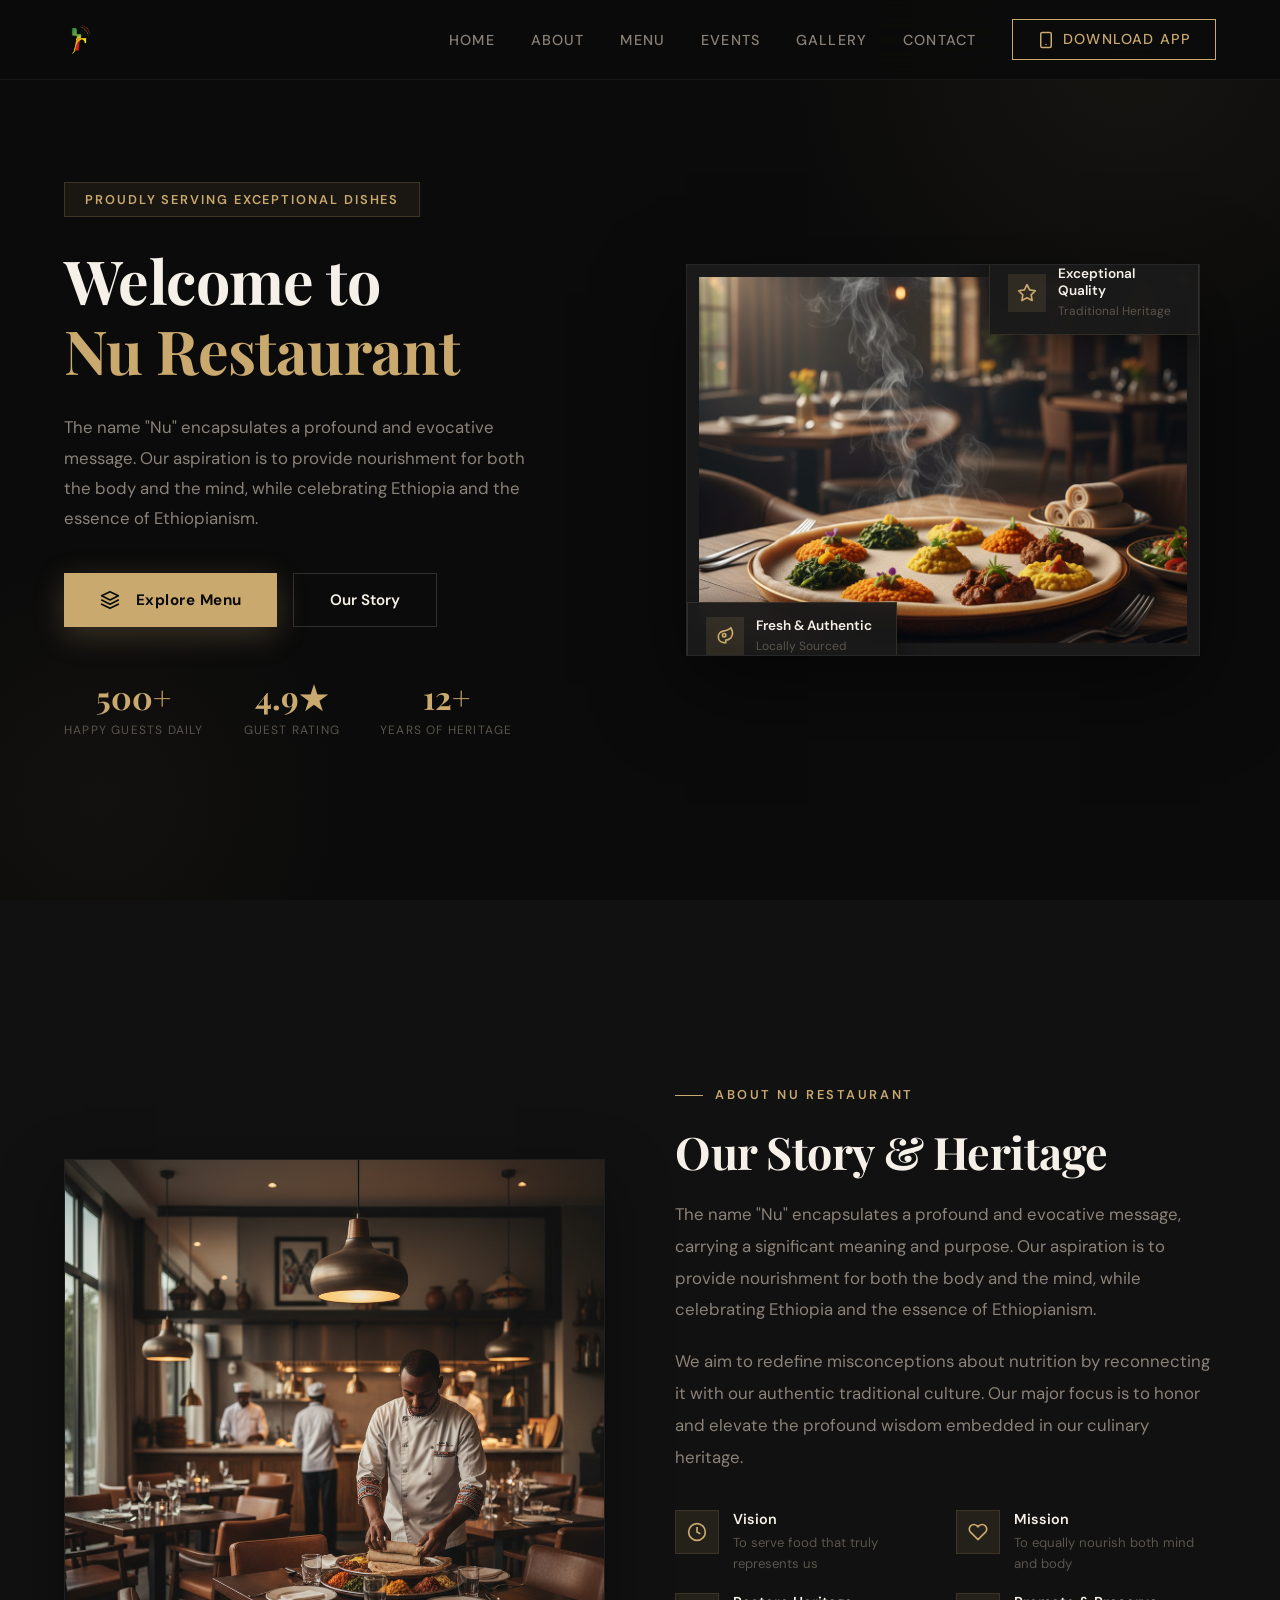
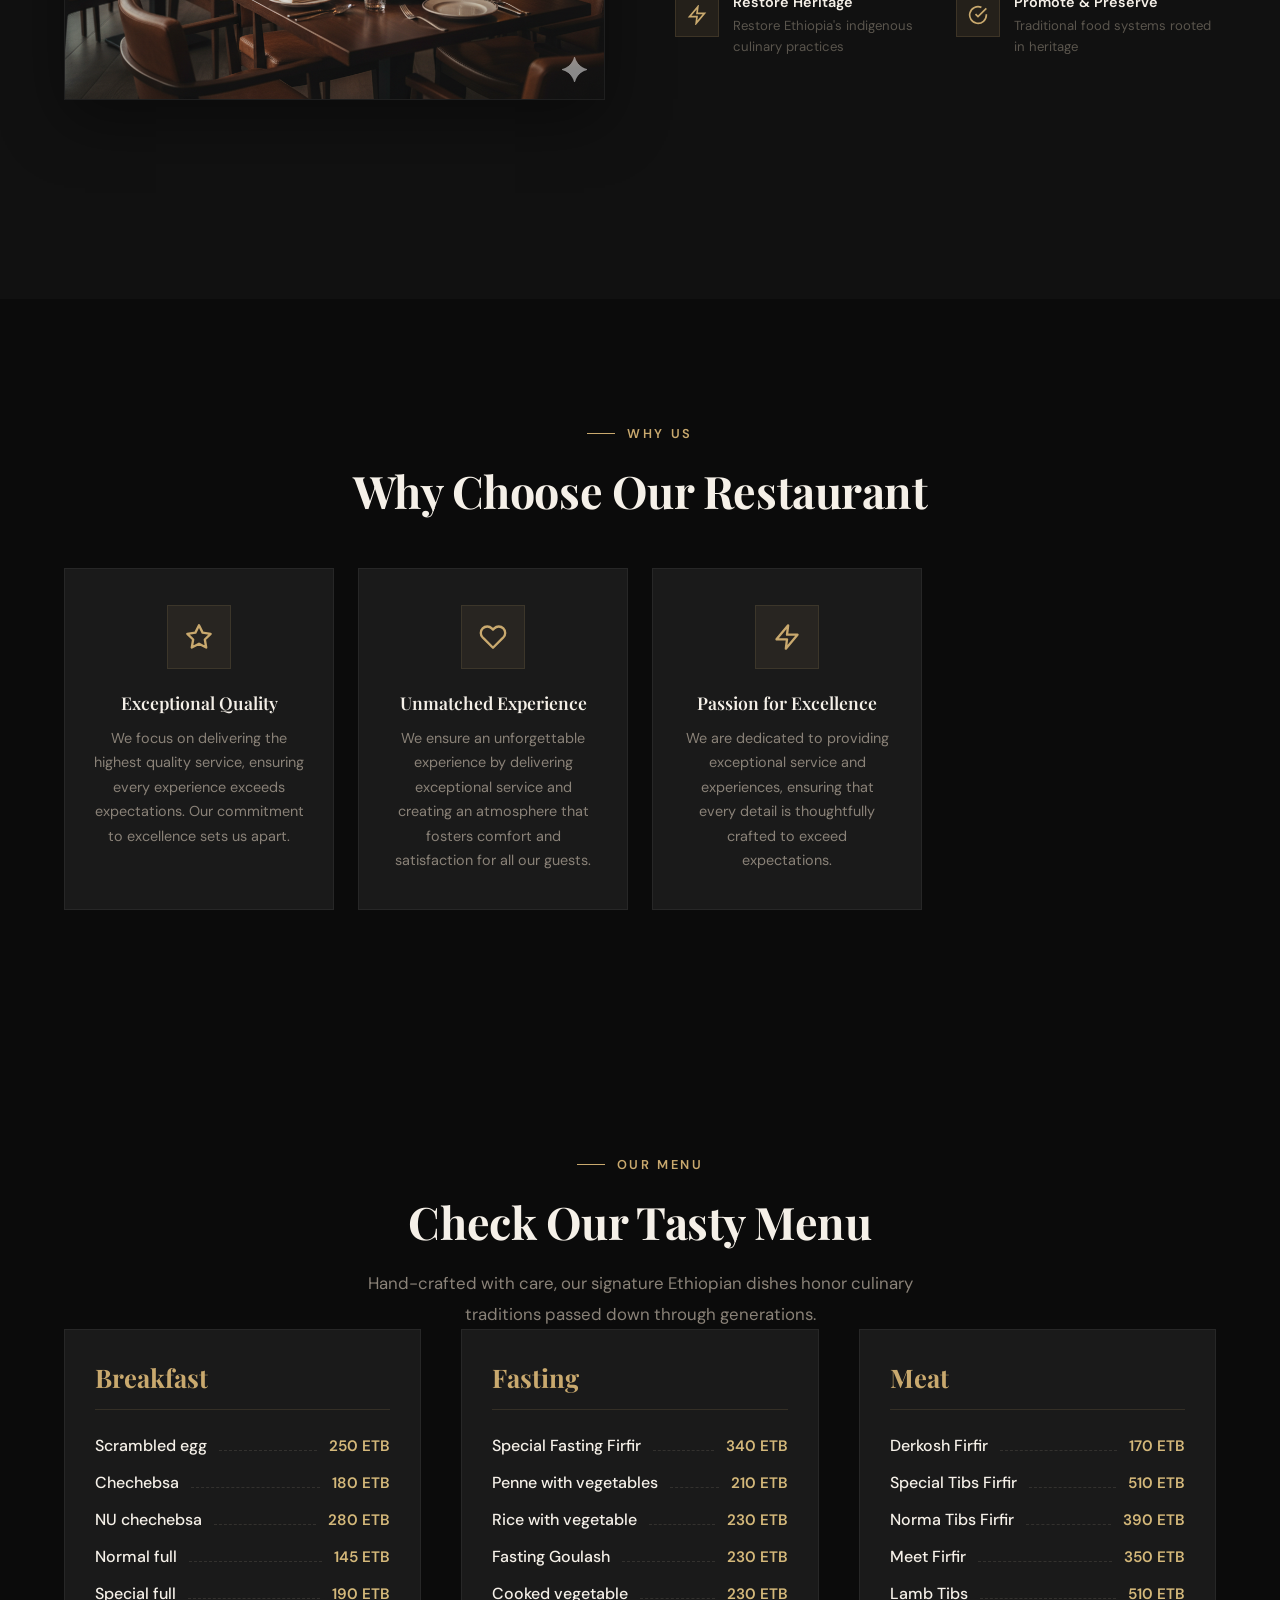
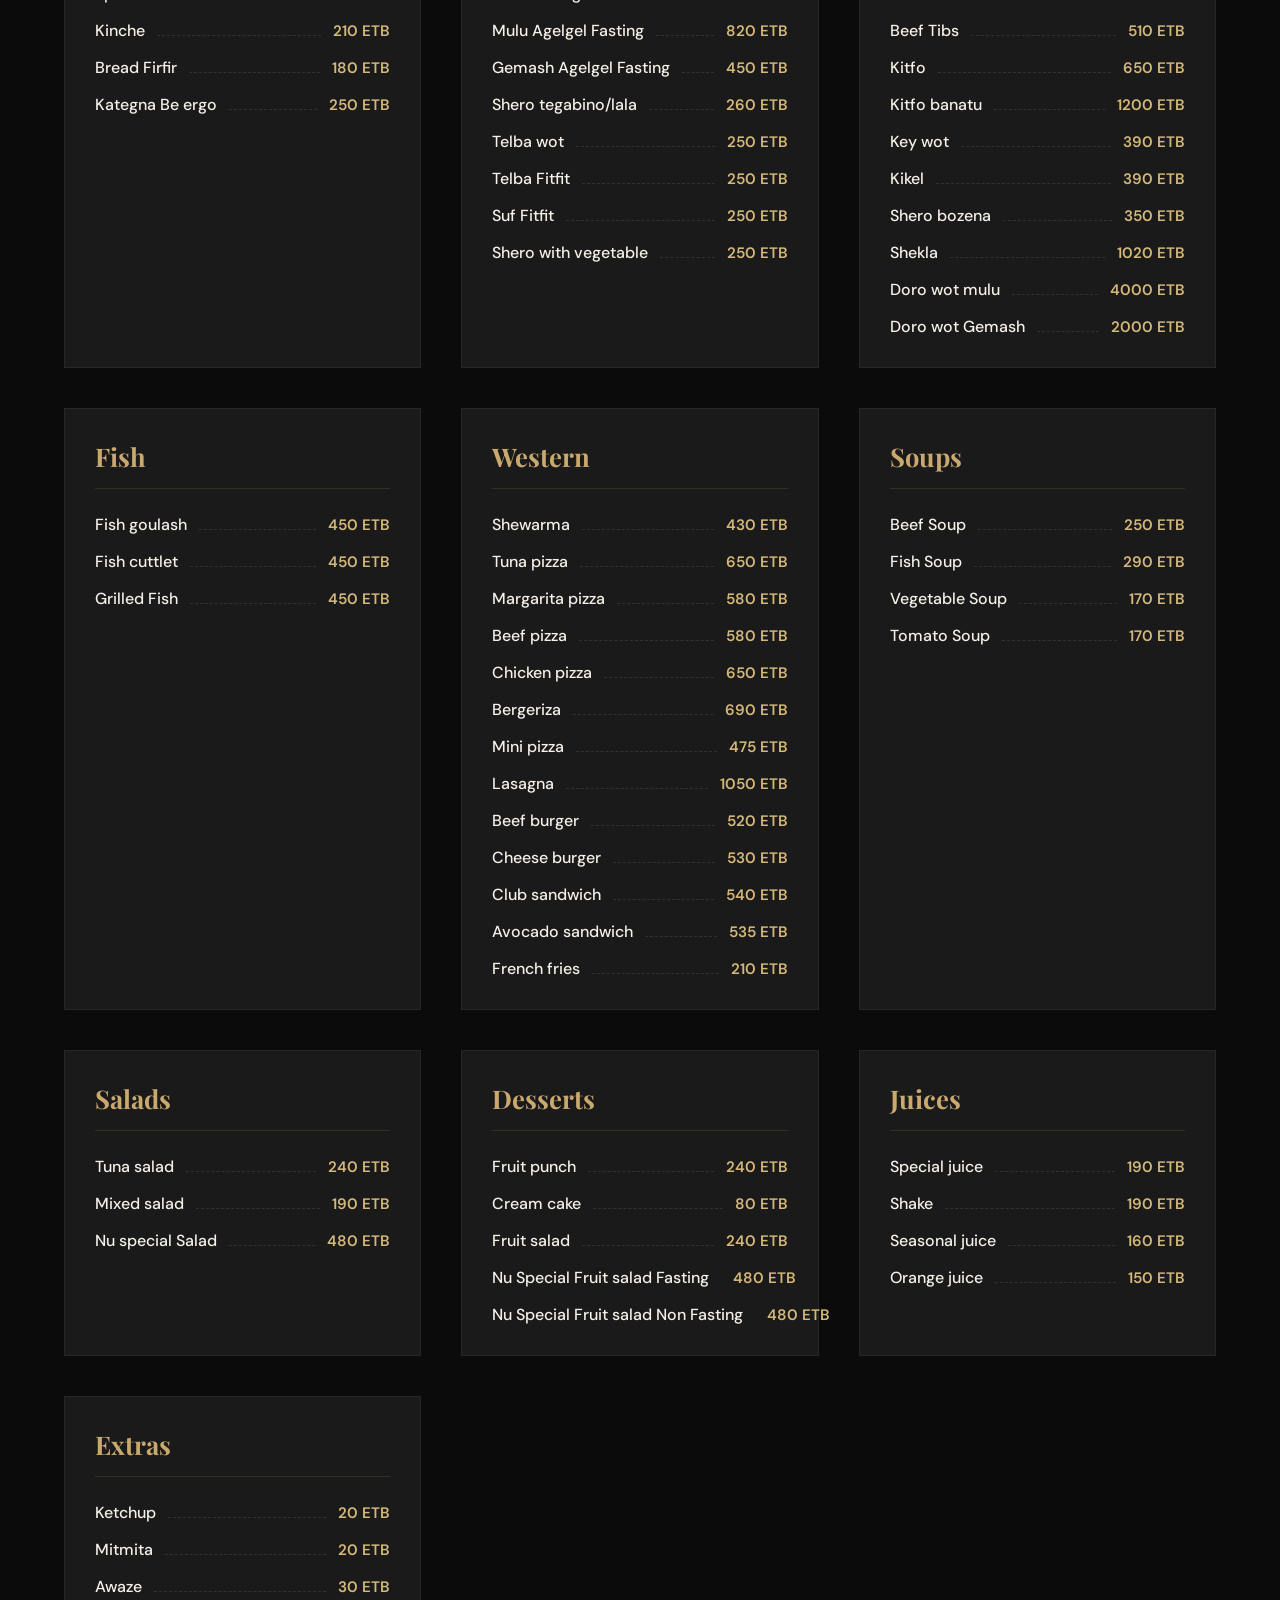
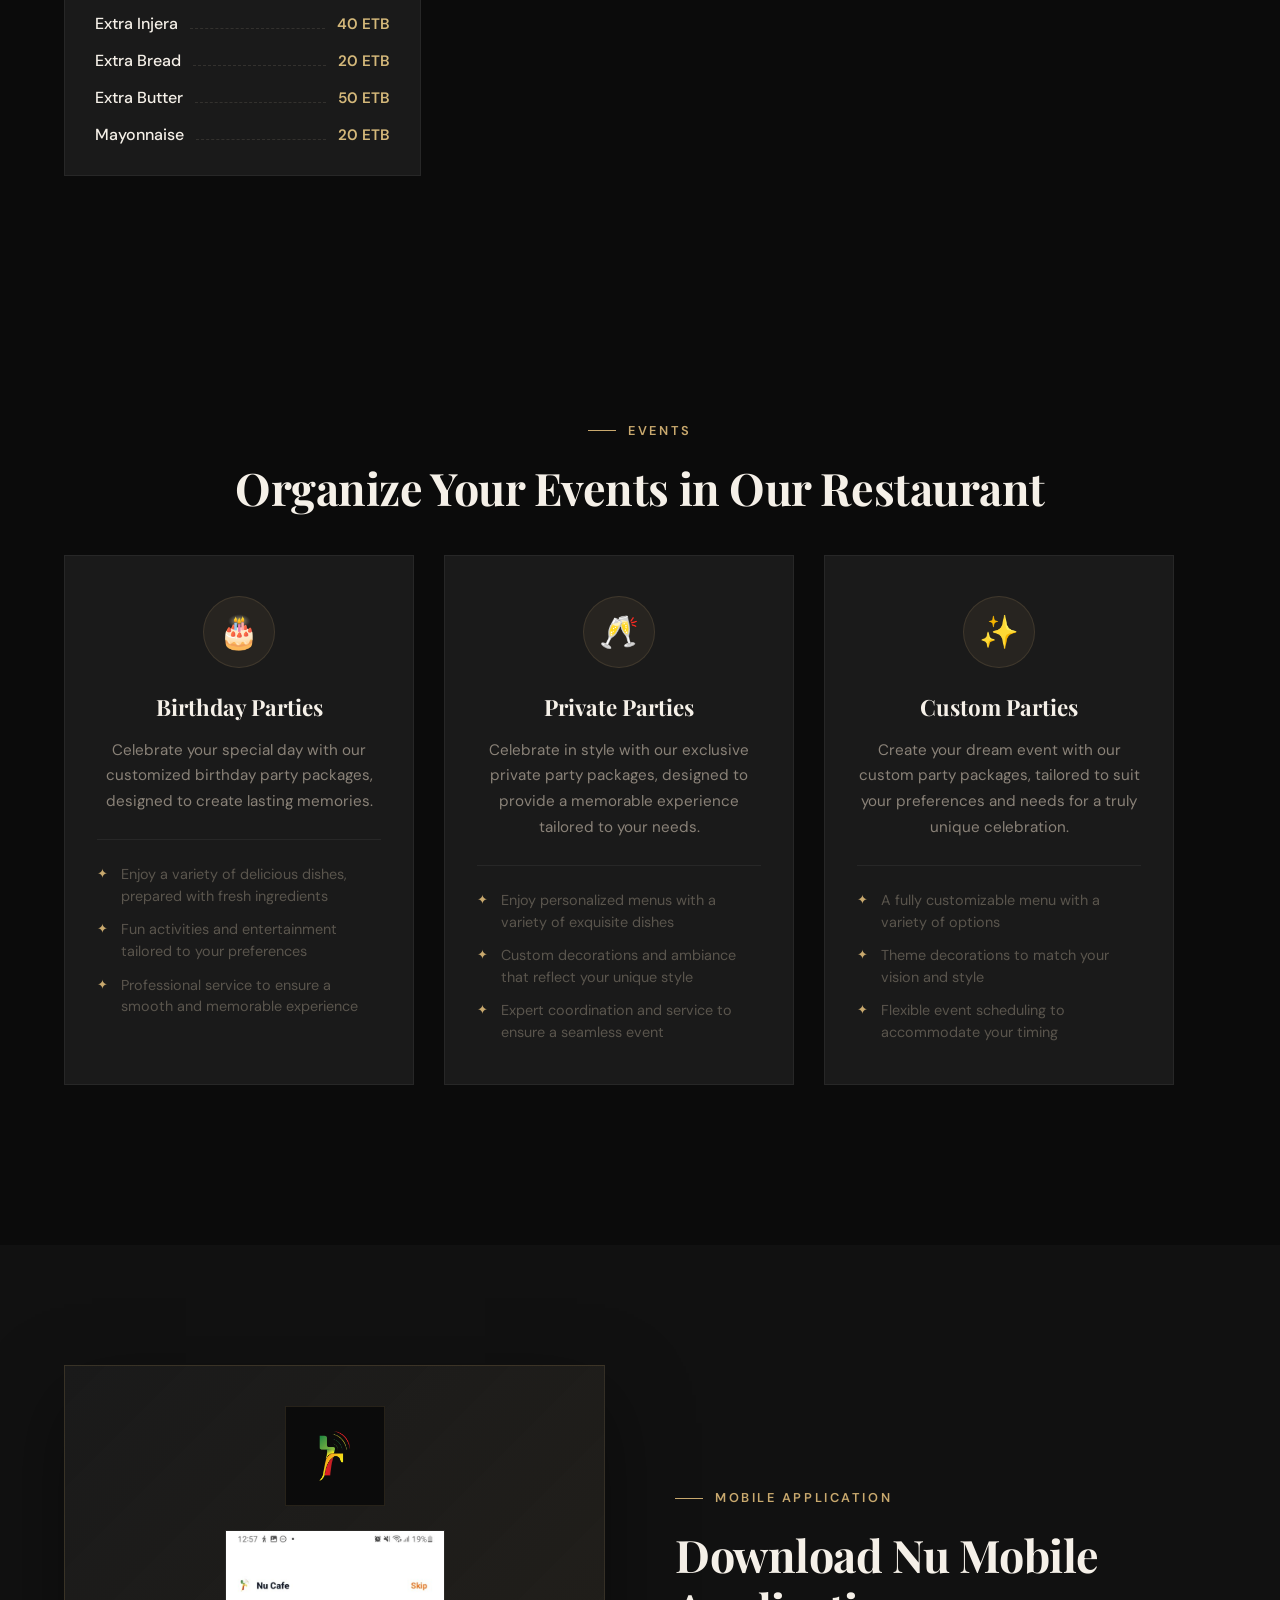
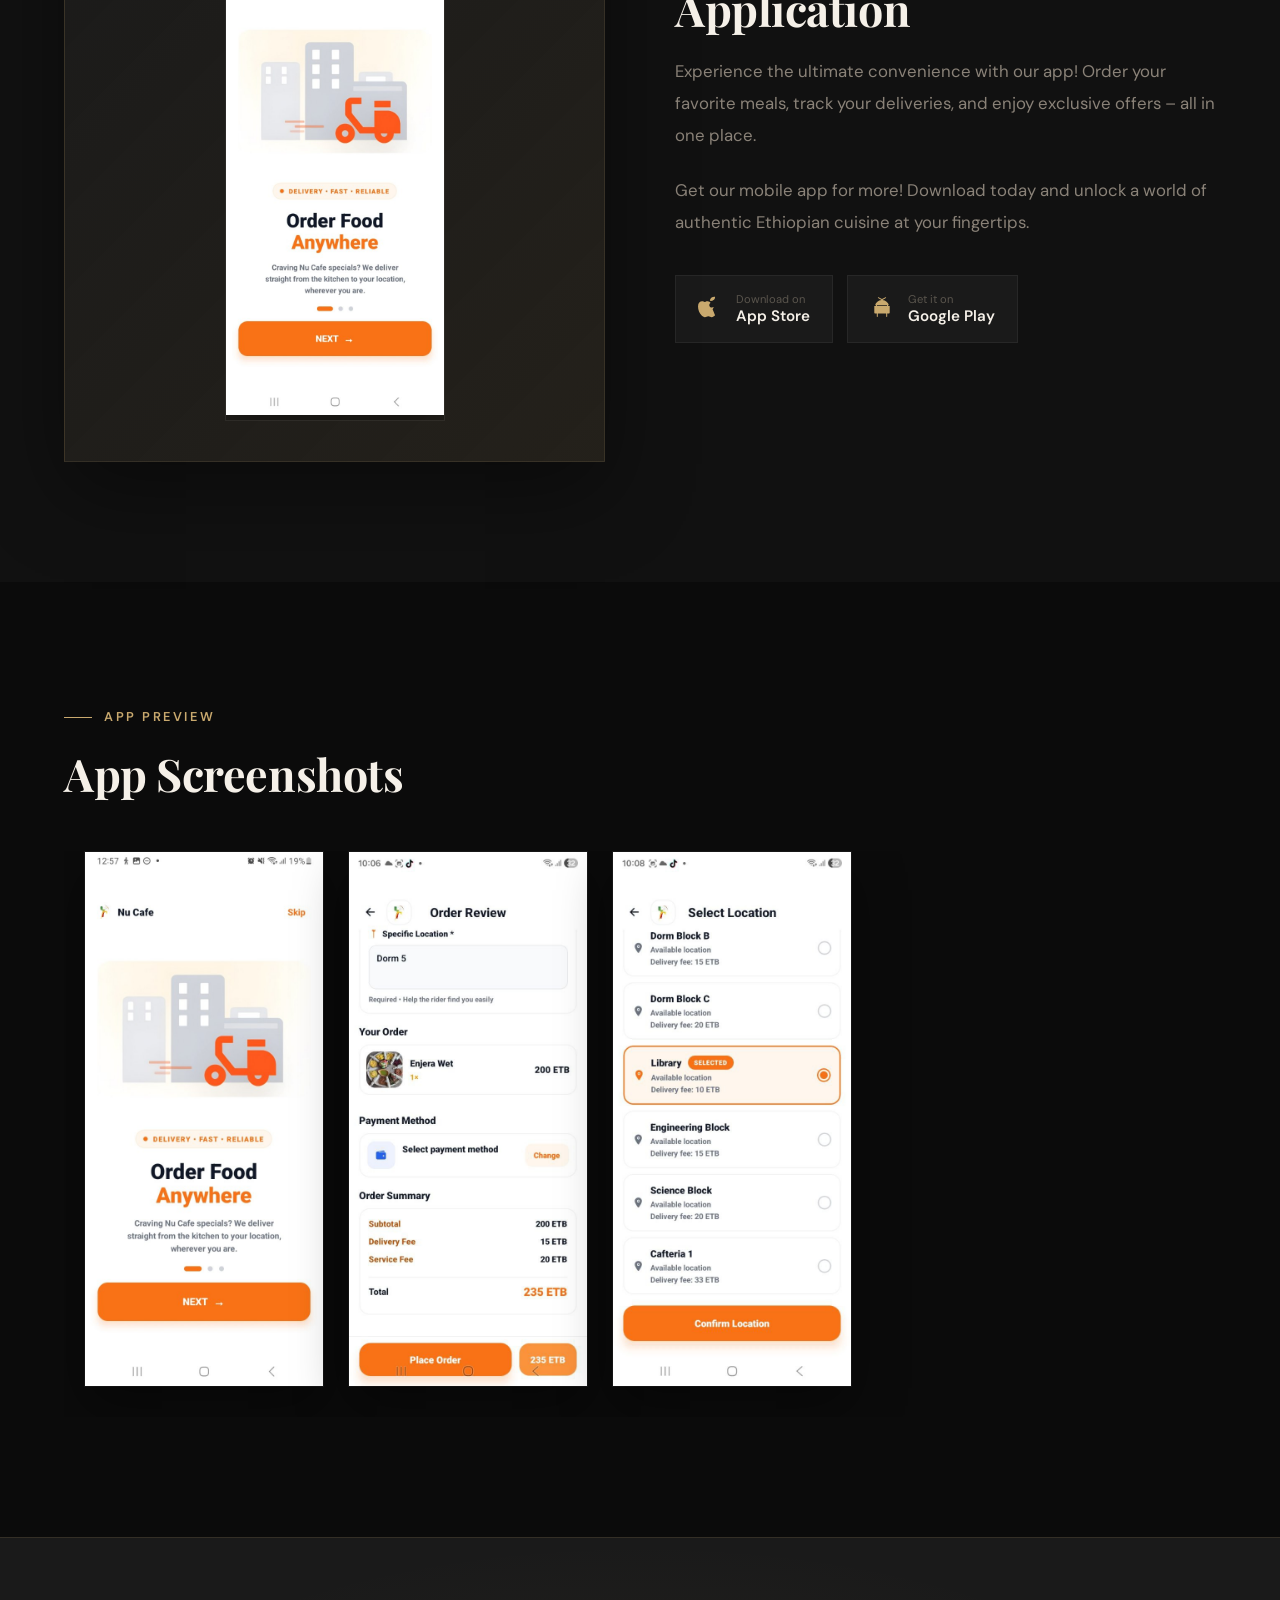
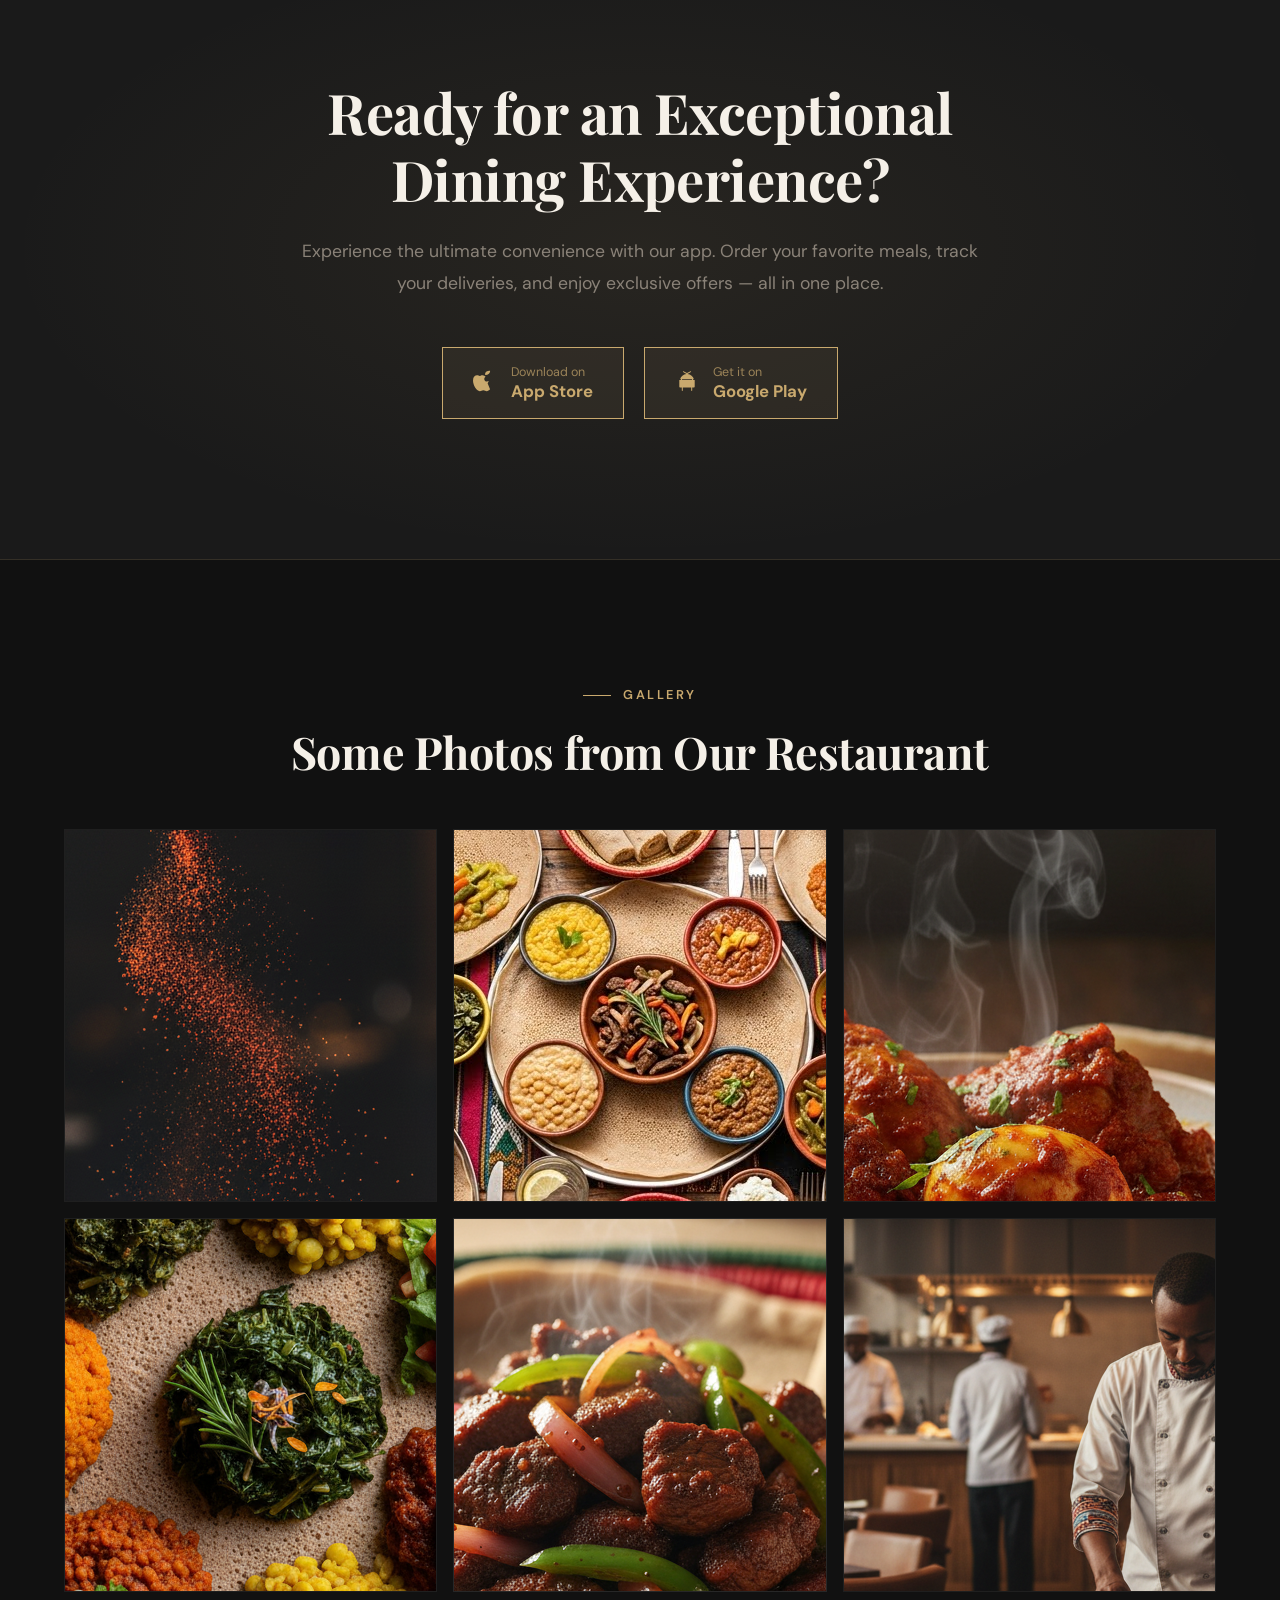
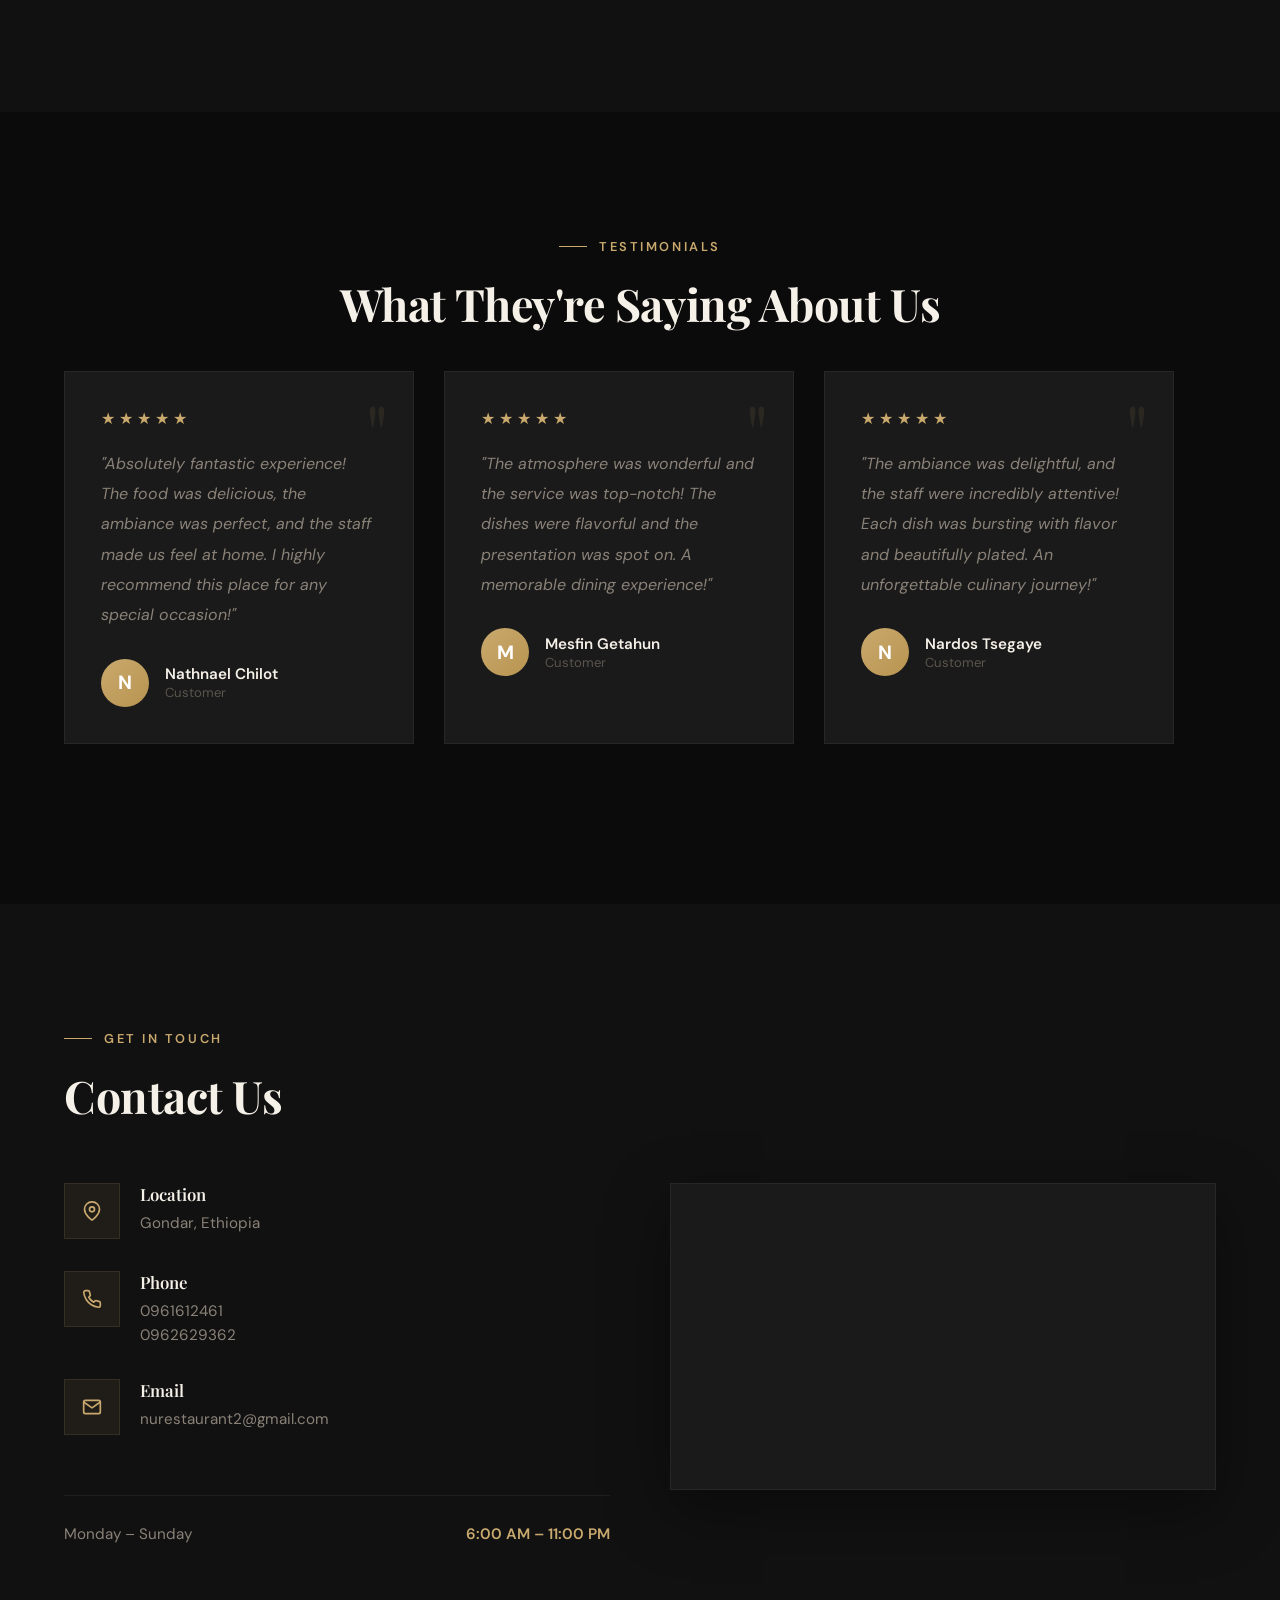
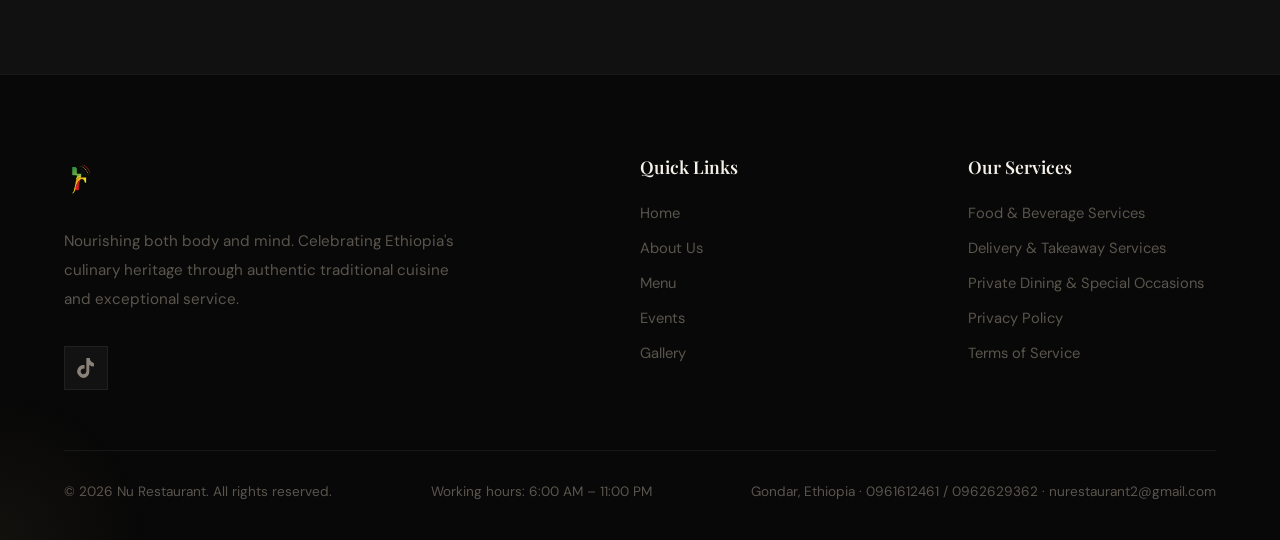
==== index.html @ b88b93f9 "automate menu generation, update branding, and optimize site structure for Gondar location" ====
<!DOCTYPE html>
<html lang="en">

<head>
    <meta charset="UTF-8">
    <meta name="viewport" content="width=device-width, initial-scale=1.0">
    <title>Nu Restaurant – Nourishing Body & Mind | Gondar, Ethiopia</title>
    <meta name="description"
        content="Nu Restaurant celebrates Ethiopia's culinary heritage. Experience authentic dishes that nourish both body and mind. Located in Gondar, Ethiopia.">

    <!-- SEO Meta Tags -->
    <meta name="keywords"
        content="Nu Restaurant, Ethiopian food, Gondar restaurant, authentic Ethiopian cuisine, traditional food, food delivery Ethiopia">
    <meta property="og:title" content="Nu Restaurant – Nourishing Body & Mind">
    <meta property="og:description"
        content="Celebrating Ethiopia's culinary heritage. Experience authentic dishes that nourish both body and mind.">
    <meta property="og:type" content="restaurant">
    <meta property="og:locale" content="en_ET">

    <link rel="preconnect" href="https://fonts.googleapis.com">
    <link rel="preconnect" href="https://fonts.gstatic.com" crossorigin>
    <link
        href="https://fonts.googleapis.com/css2?family=Playfair+Display:ital,wght@0,400;0,500;0,600;0,700;0,800;1,400;1,500&family=DM+Sans:ital,wght@0,300;0,400;0,500;0,700;1,300&display=swap"
        rel="stylesheet">

    <link rel="icon" href="images/logo.jpg">
    <link rel="stylesheet" href="style.css">
</head>

<body>

    <nav id="navbar">
        <a class="nav-logo" href="#home">
            <img src="images/logo.jpg" alt="Nu Restaurant">
        </a>
        <div class="nav-links">
            <a href="#home">Home</a>
            <a href="#about">About</a>
            <a href="#menu">Menu</a>
            <a href="#events">Events</a>
            <a href="#gallery">Gallery</a>
            <a href="#contact">Contact</a>
            <a href="#download" class="btn-nav"><svg width="18" height="18" viewBox="0 0 24 24" fill="none"
                    stroke="currentColor" stroke-width="2" stroke-linecap="round" stroke-linejoin="round"
                    style="margin-right:8px; vertical-align:middle;">
                    <rect x="5" y="2" width="14" height="20" rx="2" ry="2"></rect>
                    <line x1="12" y1="18" x2="12.01" y2="18"></line>
                </svg>Download App</a>
        </div>
        <div class="hamburger" onclick="toggleMenu()">
            <span></span><span></span><span></span>
        </div>
    </nav>

    <div class="mobile-menu" id="mobileMenu">
        <a href="#home" onclick="closeMenu()">Home</a>
        <a href="#about" onclick="closeMenu()">About</a>
        <a href="#menu" onclick="closeMenu()">Menu</a>
        <a href="#events" onclick="closeMenu()">Events</a>
        <a href="#gallery" onclick="closeMenu()">Gallery</a>
        <a href="#contact" onclick="closeMenu()">Contact</a>
        <a href="#download" class="btn-nav" onclick="closeMenu()">Download App</a>
    </div>

    <!-- ═══════ HERO ═══════ -->
    <section id="home">
        <div class="hero-inner">
            <div class="hero-left">
                <div class="hero-badge" data-anim="fade-up">Proudly Serving Exceptional Dishes</div>
                <h1 class="hero-title" data-anim="fade-up" data-delay="100">Welcome to<br><span>Nu Restaurant</span>
                </h1>
                <p class="hero-sub" data-anim="fade-up" data-delay="200">The name "Nu" encapsulates a profound and
                    evocative
                    message. Our aspiration is to provide nourishment for both the body and the mind, while celebrating
                    Ethiopia and the essence of Ethiopianism.</p>
                <div class="hero-buttons" data-anim="fade-up" data-delay="300">
                    <a href="#menu" class="btn-primary">
                        <svg width="20" height="20" viewBox="0 0 24 24" fill="none" stroke="currentColor"
                            stroke-width="2" stroke-linecap="round" stroke-linejoin="round"
                            style="margin-right:8px; vertical-align:middle;">
                            <path d="M12 2L2 7l10 5 10-5-10-5z"></path>
                            <path d="M2 17l10 5 10-5"></path>
                            <path d="M2 12l10 5 10-5"></path>
                        </svg>Explore Menu</a>
                    <a href="#about" class="btn-secondary">Our Story</a>
                </div>
                <div class="hero-stats" data-anim="fade-up" data-delay="400">
                    <div class="stat-item">
                        <div class="stat-num" data-count="500">0</div>
                        <div class="stat-label">Happy Guests Daily</div>
                    </div>
                    <div class="stat-item">
                        <div class="stat-num" data-count-text="4.9★">4.9★</div>
                        <div class="stat-label">Guest Rating</div>
                    </div>
                    <div class="stat-item">
                        <div class="stat-num" data-count="12">0</div>
                        <div class="stat-label">Years of Heritage</div>
                    </div>
                </div>
            </div>
            <div class="hero-image" data-anim="fade-left">
                <div class="hero-food-card">
                    <div class="hero-food-img">
                        <img src="images/hero.png" alt="Nu Restaurant Ethiopian Cuisine"
                            style="width: 100%; height: 100%; object-fit: cover;">
                    </div>
                    <div class="floating-badge top-right" data-anim="fade-up" data-delay="500">
                        <div class="float-icon"><svg width="20" height="20" viewBox="0 0 24 24" fill="none"
                                stroke="currentColor" stroke-width="2" stroke-linecap="round" stroke-linejoin="round">
                                <polygon
                                    points="12 2 15.09 8.26 22 9.27 17 14.14 18.18 21.02 12 17.77 5.82 21.02 7 14.14 2 9.27 8.91 8.26 12 2">
                                </polygon>
                            </svg></div>
                        <div class="float-text"><strong>Exceptional Quality</strong><span>Traditional Heritage</span>
                        </div>
                    </div>
                    <div class="floating-badge bottom-left" data-anim="fade-up" data-delay="600">
                        <div class="float-icon"><svg width="20" height="20" viewBox="0 0 24 24" fill="none"
                                stroke="currentColor" stroke-width="2" stroke-linecap="round" stroke-linejoin="round">
                                <path
                                    d="M11 20A7 7 0 0 1 9.8 6.1C15.5 5 17 4.48 19 2c1 2 2 3.5 2 7 0 4.41-3.59 8-8 8V20zM11 13a2 2 0 1 0 0-4 2 2 0 0 0 0 4z">
                                </path>
                            </svg></div>
                        <div class="float-text"><strong>Fresh & Authentic</strong><span>Locally Sourced</span></div>
                    </div>
                </div>
            </div>
        </div>
    </section>

    <!-- ═══════ ABOUT ═══════ -->
    <section id="about">
        <div class="section-inner">
            <div class="about-grid">
                <div class="about-img" data-anim="fade-right">
                    <img src="images/about.png" alt="Nu Restaurant Interior"
                        style="width: 100%; height: 100%; object-fit: cover;">
                </div>
                <div class="about-content" data-anim="fade-left">
                    <div class="section-tag">About Nu Restaurant</div>
                    <h2 class="section-title">Our Story & Heritage</h2>
                    <p>The name "Nu" encapsulates a profound and evocative message, carrying a significant meaning and
                        purpose. Our aspiration is to provide nourishment for both the body and the mind, while
                        celebrating Ethiopia and the essence of Ethiopianism.</p>
                    <p>We aim to redefine misconceptions about nutrition by reconnecting it with our authentic
                        traditional culture. Our major focus is to honor and elevate the profound wisdom embedded in our
                        culinary heritage.</p>
                    <div class="about-highlights">
                        <div class="highlight-item" data-anim="fade-up" data-delay="100">
                            <div class="highlight-icon"><svg width="20" height="20" viewBox="0 0 24 24" fill="none"
                                    stroke="currentColor" stroke-width="2">
                                    <circle cx="12" cy="12" r="10"></circle>
                                    <path d="M12 6v6l4 2"></path>
                                </svg></div>
                            <div class="highlight-text"><strong>Vision</strong><span>To serve food that truly represents
                                    us</span></div>
                        </div>
                        <div class="highlight-item" data-anim="fade-up" data-delay="200">
                            <div class="highlight-icon"><svg width="20" height="20" viewBox="0 0 24 24" fill="none"
                                    stroke="currentColor" stroke-width="2">
                                    <path
                                        d="M20.84 4.61a5.5 5.5 0 0 0-7.78 0L12 5.67l-1.06-1.06a5.5 5.5 0 0 0-7.78 7.78l1.06 1.06L12 21.23l7.78-7.78 1.06-1.06a5.5 5.5 0 0 0 0-7.78z">
                                    </path>
                                </svg></div>
                            <div class="highlight-text"><strong>Mission</strong><span>To equally nourish both mind and
                                    body</span></div>
                        </div>
                        <div class="highlight-item" data-anim="fade-up" data-delay="300">
                            <div class="highlight-icon"><svg width="20" height="20" viewBox="0 0 24 24" fill="none"
                                    stroke="currentColor" stroke-width="2">
                                    <path d="M13 2L3 14h9l-1 8 10-12h-9l1-8z"></path>
                                </svg></div>
                            <div class="highlight-text"><strong>Restore Heritage</strong><span>Restore Ethiopia's
                                    indigenous
                                    culinary practices</span></div>
                        </div>
                        <div class="highlight-item" data-anim="fade-up" data-delay="400">
                            <div class="highlight-icon"><svg width="20" height="20" viewBox="0 0 24 24" fill="none"
                                    stroke="currentColor" stroke-width="2">
                                    <path d="M22 11.08V12a10 10 0 1 1-5.93-9.14"></path>
                                    <polyline points="22 4 12 14.01 9 11.01"></polyline>
                                </svg></div>
                            <div class="highlight-text"><strong>Promote & Preserve</strong><span>Traditional food
                                    systems
                                    rooted in heritage</span></div>
                        </div>
                    </div>
                    <p class="about-motto" data-anim="fade-up" data-delay="500">"Let's value ourselves!"</p>
                </div>
            </div>
        </div>
    </section>

    <!-- ═══════ WHY US ═══════ -->
    <section id="features">
        <div class="section-inner">
            <div style="text-align:center;" data-anim="fade-up">
                <div class="section-tag">Why Us</div>
                <h2 class="section-title">Why Choose Our Restaurant</h2>
            </div>
            <div class="features-grid">
                <div class="feature-card" data-anim="fade-up" data-delay="100">
                    <div class="feature-icon"><svg width="28" height="28" viewBox="0 0 24 24" fill="none"
                            stroke="currentColor" stroke-width="2" stroke-linecap="round" stroke-linejoin="round">
                            <polygon
                                points="12 2 15.09 8.26 22 9.27 17 14.14 18.18 21.02 12 17.77 5.82 21.02 7 14.14 2 9.27 8.91 8.26 12 2">
                            </polygon>
                        </svg></div>
                    <h4>Exceptional Quality</h4>
                    <p>We focus on delivering the highest quality service, ensuring every experience exceeds
                        expectations. Our commitment to excellence sets us apart.</p>
                </div>
                <div class="feature-card" data-anim="fade-up" data-delay="200">
                    <div class="feature-icon"><svg width="28" height="28" viewBox="0 0 24 24" fill="none"
                            stroke="currentColor" stroke-width="2" stroke-linecap="round" stroke-linejoin="round">
                            <path
                                d="M20.84 4.61a5.5 5.5 0 0 0-7.78 0L12 5.67l-1.06-1.06a5.5 5.5 0 0 0-7.78 7.78l1.06 1.06L12 21.23l7.78-7.78 1.06-1.06a5.5 5.5 0 0 0 0-7.78z">
                            </path>
                        </svg></div>
                    <h4>Unmatched Experience</h4>
                    <p>We ensure an unforgettable experience by delivering exceptional service and creating an
                        atmosphere
                        that fosters comfort and satisfaction for all our guests.</p>
                </div>
                <div class="feature-card" data-anim="fade-up" data-delay="300">
                    <div class="feature-icon"><svg width="28" height="28" viewBox="0 0 24 24" fill="none"
                            stroke="currentColor" stroke-width="2" stroke-linecap="round" stroke-linejoin="round">
                            <path d="M13 2L3 14h9l-1 8 10-12h-9l1-8z"></path>
                        </svg></div>
                    <h4>Passion for Excellence</h4>
                    <p>We are dedicated to providing exceptional service and experiences, ensuring that every detail is
                        thoughtfully crafted to exceed expectations.</p>
                </div>
            </div>
        </div>
    </section>

    <!-- ═══════ MENU ═══════ -->
    <section id="menu">
        <div class="section-inner">
            <div style="text-align:center;" data-anim="fade-up">
                <div class="section-tag">Our Menu</div>
                <h2 class="section-title">Check Our Tasty Menu</h2>
                <p class="section-sub" style="margin:0 auto;">Hand-crafted with care, our signature Ethiopian
                    dishes honor culinary traditions passed down through generations.</p>
            </div>
            <div class="full-menu-container">
    <div class="menu-category" data-anim="fade-up">
        <h3 class="category-title">Breakfast</h3>
        <div class="menu-items-list">
            <div class="menu-item-row">
                <span class="item-name">Scrambled egg</span>
                <span class="item-dots"></span>
                <span class="item-price">250 ETB</span>
            </div>
            <div class="menu-item-row">
                <span class="item-name">Chechebsa</span>
                <span class="item-dots"></span>
                <span class="item-price">180 ETB</span>
            </div>
            <div class="menu-item-row">
                <span class="item-name">NU chechebsa</span>
                <span class="item-dots"></span>
                <span class="item-price">280 ETB</span>
            </div>
            <div class="menu-item-row">
                <span class="item-name">Normal full</span>
                <span class="item-dots"></span>
                <span class="item-price">145 ETB</span>
            </div>
            <div class="menu-item-row">
                <span class="item-name">Special full</span>
                <span class="item-dots"></span>
                <span class="item-price">190 ETB</span>
            </div>
            <div class="menu-item-row">
                <span class="item-name">Kinche</span>
                <span class="item-dots"></span>
                <span class="item-price">210 ETB</span>
            </div>
            <div class="menu-item-row">
                <span class="item-name">Bread Firfir</span>
                <span class="item-dots"></span>
                <span class="item-price">180 ETB</span>
            </div>
            <div class="menu-item-row">
                <span class="item-name">Kategna Be ergo</span>
                <span class="item-dots"></span>
                <span class="item-price">250 ETB</span>
            </div>
        </div>
    </div>
    <div class="menu-category" data-anim="fade-up">
        <h3 class="category-title">Fasting</h3>
        <div class="menu-items-list">
            <div class="menu-item-row">
                <span class="item-name">Special Fasting Firfir</span>
                <span class="item-dots"></span>
                <span class="item-price">340 ETB</span>
            </div>
            <div class="menu-item-row">
                <span class="item-name">Penne with vegetables</span>
                <span class="item-dots"></span>
                <span class="item-price">210 ETB</span>
            </div>
            <div class="menu-item-row">
                <span class="item-name">Rice with vegetable</span>
                <span class="item-dots"></span>
                <span class="item-price">230 ETB</span>
            </div>
            <div class="menu-item-row">
                <span class="item-name">Fasting Goulash</span>
                <span class="item-dots"></span>
                <span class="item-price">230 ETB</span>
            </div>
            <div class="menu-item-row">
                <span class="item-name">Cooked vegetable</span>
                <span class="item-dots"></span>
                <span class="item-price">230 ETB</span>
            </div>
            <div class="menu-item-row">
                <span class="item-name">Mulu Agelgel Fasting</span>
                <span class="item-dots"></span>
                <span class="item-price">820 ETB</span>
            </div>
            <div class="menu-item-row">
                <span class="item-name">Gemash Agelgel Fasting</span>
                <span class="item-dots"></span>
                <span class="item-price">450 ETB</span>
            </div>
            <div class="menu-item-row">
                <span class="item-name">Shero tegabino/lala</span>
                <span class="item-dots"></span>
                <span class="item-price">260 ETB</span>
            </div>
            <div class="menu-item-row">
                <span class="item-name">Telba wot</span>
                <span class="item-dots"></span>
                <span class="item-price">250 ETB</span>
            </div>
            <div class="menu-item-row">
                <span class="item-name">Telba Fitfit</span>
                <span class="item-dots"></span>
                <span class="item-price">250 ETB</span>
            </div>
            <div class="menu-item-row">
                <span class="item-name">Suf Fitfit</span>
                <span class="item-dots"></span>
                <span class="item-price">250 ETB</span>
            </div>
            <div class="menu-item-row">
                <span class="item-name">Shero with vegetable</span>
                <span class="item-dots"></span>
                <span class="item-price">250 ETB</span>
            </div>
        </div>
    </div>
    <div class="menu-category" data-anim="fade-up">
        <h3 class="category-title">Meat</h3>
        <div class="menu-items-list">
            <div class="menu-item-row">
                <span class="item-name">Derkosh Firfir</span>
                <span class="item-dots"></span>
                <span class="item-price">170 ETB</span>
            </div>
            <div class="menu-item-row">
                <span class="item-name">Special Tibs Firfir</span>
                <span class="item-dots"></span>
                <span class="item-price">510 ETB</span>
            </div>
            <div class="menu-item-row">
                <span class="item-name">Norma Tibs Firfir</span>
                <span class="item-dots"></span>
                <span class="item-price">390 ETB</span>
            </div>
            <div class="menu-item-row">
                <span class="item-name">Meet Firfir</span>
                <span class="item-dots"></span>
                <span class="item-price">350 ETB</span>
            </div>
            <div class="menu-item-row">
                <span class="item-name">Lamb Tibs</span>
                <span class="item-dots"></span>
                <span class="item-price">510 ETB</span>
            </div>
            <div class="menu-item-row">
                <span class="item-name">Beef Tibs</span>
                <span class="item-dots"></span>
                <span class="item-price">510 ETB</span>
            </div>
            <div class="menu-item-row">
                <span class="item-name">Kitfo</span>
                <span class="item-dots"></span>
                <span class="item-price">650 ETB</span>
            </div>
            <div class="menu-item-row">
                <span class="item-name">Kitfo banatu</span>
                <span class="item-dots"></span>
                <span class="item-price">1200 ETB</span>
            </div>
            <div class="menu-item-row">
                <span class="item-name">Key wot</span>
                <span class="item-dots"></span>
                <span class="item-price">390 ETB</span>
            </div>
            <div class="menu-item-row">
                <span class="item-name">Kikel</span>
                <span class="item-dots"></span>
                <span class="item-price">390 ETB</span>
            </div>
            <div class="menu-item-row">
                <span class="item-name">Shero bozena</span>
                <span class="item-dots"></span>
                <span class="item-price">350 ETB</span>
            </div>
            <div class="menu-item-row">
                <span class="item-name">Shekla</span>
                <span class="item-dots"></span>
                <span class="item-price">1020 ETB</span>
            </div>
            <div class="menu-item-row">
                <span class="item-name">Doro wot mulu</span>
                <span class="item-dots"></span>
                <span class="item-price">4000 ETB</span>
            </div>
            <div class="menu-item-row">
                <span class="item-name">Doro wot Gemash</span>
                <span class="item-dots"></span>
                <span class="item-price">2000 ETB</span>
            </div>
        </div>
    </div>
    <div class="menu-category" data-anim="fade-up">
        <h3 class="category-title">Fish</h3>
        <div class="menu-items-list">
            <div class="menu-item-row">
                <span class="item-name">Fish goulash</span>
                <span class="item-dots"></span>
                <span class="item-price">450 ETB</span>
            </div>
            <div class="menu-item-row">
                <span class="item-name">Fish cuttlet</span>
                <span class="item-dots"></span>
                <span class="item-price">450 ETB</span>
            </div>
            <div class="menu-item-row">
                <span class="item-name">Grilled Fish</span>
                <span class="item-dots"></span>
                <span class="item-price">450 ETB</span>
            </div>
        </div>
    </div>
    <div class="menu-category" data-anim="fade-up">
        <h3 class="category-title">Western</h3>
        <div class="menu-items-list">
            <div class="menu-item-row">
                <span class="item-name">Shewarma</span>
                <span class="item-dots"></span>
                <span class="item-price">430 ETB</span>
            </div>
            <div class="menu-item-row">
                <span class="item-name">Tuna pizza</span>
                <span class="item-dots"></span>
                <span class="item-price">650 ETB</span>
            </div>
            <div class="menu-item-row">
                <span class="item-name">Margarita pizza</span>
                <span class="item-dots"></span>
                <span class="item-price">580 ETB</span>
            </div>
            <div class="menu-item-row">
                <span class="item-name">Beef pizza</span>
                <span class="item-dots"></span>
                <span class="item-price">580 ETB</span>
            </div>
            <div class="menu-item-row">
                <span class="item-name">Chicken pizza</span>
                <span class="item-dots"></span>
                <span class="item-price">650 ETB</span>
            </div>
            <div class="menu-item-row">
                <span class="item-name">Bergeriza</span>
                <span class="item-dots"></span>
                <span class="item-price">690 ETB</span>
            </div>
            <div class="menu-item-row">
                <span class="item-name">Mini pizza</span>
                <span class="item-dots"></span>
                <span class="item-price">475 ETB</span>
            </div>
            <div class="menu-item-row">
                <span class="item-name">Lasagna</span>
                <span class="item-dots"></span>
                <span class="item-price">1050 ETB</span>
            </div>
            <div class="menu-item-row">
                <span class="item-name">Beef burger</span>
                <span class="item-dots"></span>
                <span class="item-price">520 ETB</span>
            </div>
            <div class="menu-item-row">
                <span class="item-name">Cheese burger</span>
                <span class="item-dots"></span>
                <span class="item-price">530 ETB</span>
            </div>
            <div class="menu-item-row">
                <span class="item-name">Club sandwich</span>
                <span class="item-dots"></span>
                <span class="item-price">540 ETB</span>
            </div>
            <div class="menu-item-row">
                <span class="item-name">Avocado sandwich</span>
                <span class="item-dots"></span>
                <span class="item-price">535 ETB</span>
            </div>
            <div class="menu-item-row">
                <span class="item-name">French fries</span>
                <span class="item-dots"></span>
                <span class="item-price">210 ETB</span>
            </div>
        </div>
    </div>
    <div class="menu-category" data-anim="fade-up">
        <h3 class="category-title">Soups</h3>
        <div class="menu-items-list">
            <div class="menu-item-row">
                <span class="item-name">Beef Soup</span>
                <span class="item-dots"></span>
                <span class="item-price">250 ETB</span>
            </div>
            <div class="menu-item-row">
                <span class="item-name">Fish Soup</span>
                <span class="item-dots"></span>
                <span class="item-price">290 ETB</span>
            </div>
            <div class="menu-item-row">
                <span class="item-name">Vegetable Soup</span>
                <span class="item-dots"></span>
                <span class="item-price">170 ETB</span>
            </div>
            <div class="menu-item-row">
                <span class="item-name">Tomato Soup</span>
                <span class="item-dots"></span>
                <span class="item-price">170 ETB</span>
            </div>
        </div>
    </div>
    <div class="menu-category" data-anim="fade-up">
        <h3 class="category-title">Salads</h3>
        <div class="menu-items-list">
            <div class="menu-item-row">
                <span class="item-name">Tuna salad</span>
                <span class="item-dots"></span>
                <span class="item-price">240 ETB</span>
            </div>
            <div class="menu-item-row">
                <span class="item-name">Mixed salad</span>
                <span class="item-dots"></span>
                <span class="item-price">190 ETB</span>
            </div>
            <div class="menu-item-row">
                <span class="item-name">Nu special Salad</span>
                <span class="item-dots"></span>
                <span class="item-price">480 ETB</span>
            </div>
        </div>
    </div>
    <div class="menu-category" data-anim="fade-up">
        <h3 class="category-title">Desserts</h3>
        <div class="menu-items-list">
            <div class="menu-item-row">
                <span class="item-name">Fruit punch</span>
                <span class="item-dots"></span>
                <span class="item-price">240 ETB</span>
            </div>
            <div class="menu-item-row">
                <span class="item-name">Cream cake</span>
                <span class="item-dots"></span>
                <span class="item-price">80 ETB</span>
            </div>
            <div class="menu-item-row">
                <span class="item-name">Fruit salad</span>
                <span class="item-dots"></span>
                <span class="item-price">240 ETB</span>
            </div>
            <div class="menu-item-row">
                <span class="item-name">Nu Special Fruit salad Fasting</span>
                <span class="item-dots"></span>
                <span class="item-price">480 ETB</span>
            </div>
            <div class="menu-item-row">
                <span class="item-name">Nu Special Fruit salad Non Fasting</span>
                <span class="item-dots"></span>
                <span class="item-price">480 ETB</span>
            </div>
        </div>
    </div>
    <div class="menu-category" data-anim="fade-up">
        <h3 class="category-title">Juices</h3>
        <div class="menu-items-list">
            <div class="menu-item-row">
                <span class="item-name">Special juice</span>
                <span class="item-dots"></span>
                <span class="item-price">190 ETB</span>
            </div>
            <div class="menu-item-row">
                <span class="item-name">Shake</span>
                <span class="item-dots"></span>
                <span class="item-price">190 ETB</span>
            </div>
            <div class="menu-item-row">
                <span class="item-name">Seasonal juice</span>
                <span class="item-dots"></span>
                <span class="item-price">160 ETB</span>
            </div>
            <div class="menu-item-row">
                <span class="item-name">Orange juice</span>
                <span class="item-dots"></span>
                <span class="item-price">150 ETB</span>
            </div>
        </div>
    </div>
    <div class="menu-category" data-anim="fade-up">
        <h3 class="category-title">Extras</h3>
        <div class="menu-items-list">
            <div class="menu-item-row">
                <span class="item-name">Ketchup</span>
                <span class="item-dots"></span>
                <span class="item-price">20 ETB</span>
            </div>
            <div class="menu-item-row">
                <span class="item-name">Mitmita</span>
                <span class="item-dots"></span>
                <span class="item-price">20 ETB</span>
            </div>
            <div class="menu-item-row">
                <span class="item-name">Awaze</span>
                <span class="item-dots"></span>
                <span class="item-price">30 ETB</span>
            </div>
            <div class="menu-item-row">
                <span class="item-name">Extra Injera</span>
                <span class="item-dots"></span>
                <span class="item-price">40 ETB</span>
            </div>
            <div class="menu-item-row">
                <span class="item-name">Extra Bread</span>
                <span class="item-dots"></span>
                <span class="item-price">20 ETB</span>
            </div>
            <div class="menu-item-row">
                <span class="item-name">Extra Butter</span>
                <span class="item-dots"></span>
                <span class="item-price">50 ETB</span>
            </div>
            <div class="menu-item-row">
                <span class="item-name">Mayonnaise</span>
                <span class="item-dots"></span>
                <span class="item-price">20 ETB</span>
            </div>
        </div>
    </div>
</div>
        </div>
    </section>

    <!-- ═══════ EVENTS ═══════ -->
    <section id="events">
        <div class="section-inner">
            <div style="text-align:center;" data-anim="fade-up">
                <div class="section-tag">Events</div>
                <h2 class="section-title">Organize Your Events in Our Restaurant</h2>
            </div>
            <div class="events-carousel carousel-container">
            <div class="carousel-track events-track">
                <div class="event-card" data-anim="fade-up" data-delay="100">
                    <div class="event-icon">🎂</div>
                    <h3>Birthday Parties</h3>
                    <p>Celebrate your special day with our customized birthday party packages, designed to create
                        lasting
                        memories.</p>
                    <ul>
                        <li>Enjoy a variety of delicious dishes, prepared with fresh ingredients</li>
                        <li>Fun activities and entertainment tailored to your preferences</li>
                        <li>Professional service to ensure a smooth and memorable experience</li>
                    </ul>
                </div>
                <div class="event-card" data-anim="fade-up" data-delay="200">
                    <div class="event-icon">🥂</div>
                    <h3>Private Parties</h3>
                    <p>Celebrate in style with our exclusive private party packages, designed to provide a memorable
                        experience tailored to your needs.</p>
                    <ul>
                        <li>Enjoy personalized menus with a variety of exquisite dishes</li>
                        <li>Custom decorations and ambiance that reflect your unique style</li>
                        <li>Expert coordination and service to ensure a seamless event</li>
                    </ul>
                </div>
                <div class="event-card" data-anim="fade-up" data-delay="300">
                    <div class="event-icon">✨</div>
                    <h3>Custom Parties</h3>
                    <p>Create your dream event with our custom party packages, tailored to suit your preferences and
                        needs for a truly unique celebration.</p>
                    <ul>
                        <li>A fully customizable menu with a variety of options</li>
                        <li>Theme decorations to match your vision and style</li>
                        <li>Flexible event scheduling to accommodate your timing</li>
                    </ul>
                </div>
            </div>
            </div>
        </div>
    </section>

    <!-- ═══════ APP SECTION ═══════ -->
    <section id="app">
        <div class="section-inner">
            <div class="app-intro-grid">
                <div class="app-intro-img" data-anim="fade-right">
                    <img src="images/logo.jpg" alt="App Logo" class="app-logo-display">
                    <div class="app-mockup" style="padding: 0; background: transparent; box-shadow: none;">
                        <img src="images/image.png" alt="App UI"
                            style="width: 100%; height: 100%; object-fit: cover; box-shadow: 0 20px 50px rgba(0,0,0,0.4);">
                    </div>
                </div>
                <div class="app-intro-content" data-anim="fade-left">
                    <div class="section-tag">Mobile Application</div>
                    <h2 class="section-title">Download Nu Mobile Application</h2>
                    <p>Experience the ultimate convenience with our app! Order your favorite meals, track your
                        deliveries, and enjoy exclusive offers – all in one place.</p>
                    <p>Get our mobile app for more! Download today and unlock a world of authentic Ethiopian cuisine at
                        your fingertips.</p>
                    <div class="app-dl-btns">
                        <a href="#" class="app-store-btn">
                            <span class="store-icon"><svg width="24" height="24" viewBox="0 0 24 24" fill="currentColor"
                                    stroke="none">
                                    <path
                                        d="M17.05 20.28c-.96.95-2.04 1.9-3.4 1.9-1.32 0-1.78-.83-3.33-.83-1.54 0-2.05.81-3.32.83-1.31.02-2.58-1.07-3.55-2.02-1.95-1.93-3.43-5.46-3.43-8.76 0-3.31 2.06-5.05 4.02-5.05 1.03 0 2.01.71 2.64.71.62 0 1.83-.86 3.03-.73 1.25.14 2.21.6 2.87 1.35-1.52.92-1.81 3.03-.49 4.22 1.2 1.08 2.72.63 3.65.17-.11.75-.54 1.48-1.12 2.21zM11.96 5.86c-.11-1.33.66-2.61 1.6-3.36.93-.75 2.26-.98 3.51-.83.15 1.34-.58 2.61-1.53 3.37-.95.76-2.22 1.02-3.58.82z">
                                    </path>
                                </svg></span>
                            <div class="store-text"><small>Download on</small><strong>App Store</strong></div>
                        </a>
                        <a href="#" class="app-store-btn">
                            <span class="store-icon"><svg width="24" height="24" viewBox="0 0 24 24" fill="currentColor"
                                    stroke="none">
                                    <path
                                        d="M17.5 12c.3 0 .5-.2.5-.5V10c0-.3-.2-.5-.5-.5s-.5.2-.5.5v1.5c0 .3.2.5.5.5zM6.5 12c.3 0 .5-.2.5-.5V10c0-.3-.2-.5-.5-.5s-.5.2-.5.5v1.5c0 .3.2.5.5.5zM12 4.1L8.5 2.2c-.2-.1-.5 0-.6.2s0 .5.2.6L11.5 5c-3.1.2-5.7 2.4-6.4 5.3h13.8c-.7-2.9-3.3-5.1-6.4-5.3L15.9 3c.2-.1.3-.4.2-.6s-.4-.3-.6-.2L12 4.1zM4.3 11v6.5c0 .6.4 1 1 1h1.5v3c0 .3.2.5.5.5s.5-.2.5-.5v-3h8.4v3c0 .3.2.5.5.5s.5-.2.5-.5v-3h1.5c.6 0 1-.4 1-1V11H4.3z">
                                    </path>
                                </svg></span>
                            <div class="store-text"><small>Get it on</small><strong>Google Play</strong></div>
                        </a>
                    </div>
                </div>
            </div>
        </div>
    </section>

    <!-- ═══════ APP SCREENSHOTS ═══════ -->
    <section id="screenshots">
        <div class="section-inner">
            <div data-anim="fade-up">
                <div class="section-tag">App Preview</div>
                <h2 class="section-title">App Screenshots</h2>
            </div>
            <div class="screenshots-scroll">
                <div class="phone-mockup" style="padding: 0; background: transparent; box-shadow: none;">
                    <img src="images/image.png" alt="App Screenshot 1"
                        style="width: 100%; height: 100%; object-fit: cover; box-shadow: 0 20px 50px rgba(0,0,0,0.4);">
                </div>
                <div class="phone-mockup" style="padding: 0; background: transparent; box-shadow: none;">
                    <img src="images/image2.png" alt="App Screenshot 2"
                        style="width: 100%; height: 100%; object-fit: cover; box-shadow: 0 20px 50px rgba(0,0,0,0.4);">
                </div>
                <div class="phone-mockup" style="padding: 0; background: transparent; box-shadow: none;">
                    <img src="images/image3.png" alt="App Screenshot 3"
                        style="width: 100%; height: 100%; object-fit: cover; box-shadow: 0 20px 50px rgba(0,0,0,0.4);">
                </div>
            </div>
        </div>
    </section>

    <!-- ═══════ DOWNLOAD CTA ═══════ -->
    <section id="download">
        <div class="download-inner" data-anim="fade-up">
            <h2 class="section-title">Ready for an Exceptional Dining Experience?</h2>
            <p>Experience the ultimate convenience with our app. Order your favorite meals, track your deliveries, and
                enjoy exclusive offers — all in one place.</p>
            <div class="download-btns">
                <a href="#" class="dl-btn">
                    <span class="store-icon"><svg width="24" height="24" viewBox="0 0 24 24" fill="currentColor"
                            stroke="none">
                            <path
                                d="M17.05 20.28c-.96.95-2.04 1.9-3.4 1.9-1.32 0-1.78-.83-3.33-.83-1.54 0-2.05.81-3.32.83-1.31.02-2.58-1.07-3.55-2.02-1.95-1.93-3.43-5.46-3.43-8.76 0-3.31 2.06-5.05 4.02-5.05 1.03 0 2.01.71 2.64.71.62 0 1.83-.86 3.03-.73 1.25.14 2.21.6 2.87 1.35-1.52.92-1.81 3.03-.49 4.22 1.2 1.08 2.72.63 3.65.17-.11.75-.54 1.48-1.12 2.21zM11.96 5.86c-.11-1.33.66-2.61 1.6-3.36.93-.75 2.26-.98 3.51-.83.15 1.34-.58 2.61-1.53 3.37-.95.76-2.22 1.02-3.58.82z">
                            </path>
                        </svg></span>
                    <div class="store-text"><small>Download on</small><strong>App Store</strong></div>
                </a>
                <a href="#" class="dl-btn">
                    <span class="store-icon"><svg width="24" height="24" viewBox="0 0 24 24" fill="currentColor"
                            stroke="none">
                            <path
                                d="M17.5 12c.3 0 .5-.2.5-.5V10c0-.3-.2-.5-.5-.5s-.5.2-.5.5v1.5c0 .3.2.5.5.5zM6.5 12c.3 0 .5-.2.5-.5V10c0-.3-.2-.5-.5-.5s-.5.2-.5.5v1.5c0 .3.2.5.5.5zM12 4.1L8.5 2.2c-.2-.1-.5 0-.6.2s0 .5.2.6L11.5 5c-3.1.2-5.7 2.4-6.4 5.3h13.8c-.7-2.9-3.3-5.1-6.4-5.3L15.9 3c.2-.1.3-.4.2-.6s-.4-.3-.6-.2L12 4.1zM4.3 11v6.5c0 .6.4 1 1 1h1.5v3c0 .3.2.5.5.5s.5-.2.5-.5v-3h8.4v3c0 .3.2.5.5.5s.5-.2.5-.5v-3h1.5c.6 0 1-.4 1-1V11H4.3z">
                            </path>
                        </svg></span>
                    <div class="store-text"><small>Get it on</small><strong>Google Play</strong></div>
                </a>
            </div>
        </div>
    </section>

    <!-- ═══════ GALLERY ═══════ -->
    <section id="gallery">
        <div class="section-inner">
            <div style="text-align:center;" data-anim="fade-up">
                <div class="section-tag">Gallery</div>
                <h2 class="section-title">Some Photos from Our Restaurant</h2>
            </div>
            <div class="gallery-grid">
                <div class="gallery-item g1" data-anim="fade-up" data-delay="100" onclick="openLightbox(0)">
                    <img src="images/visual.png" alt="Food Gallery">
                </div>
                <div class="gallery-item g2" data-anim="fade-up" data-delay="200" onclick="openLightbox(1)">
                    <img src="images/visual1.png" alt="Food Gallery">
                </div>
                <div class="gallery-item g3" data-anim="fade-up" data-delay="300" onclick="openLightbox(2)">
                    <img src="images/menu.png" alt="Food Gallery">
                </div>
                <div class="gallery-item g4" data-anim="fade-up" data-delay="100" onclick="openLightbox(3)">
                    <img src="images/menu1.png" alt="Food Gallery">
                </div>
                <div class="gallery-item g5" data-anim="fade-up" data-delay="200" onclick="openLightbox(4)">
                    <img src="images/menu2.png" alt="Food Gallery">
                </div>
                <div class="gallery-item g6" data-anim="fade-up" data-delay="300" onclick="openLightbox(5)">
                    <img src="images/about.png" alt="Nu Restaurant Interior">
                </div>
            </div>
        </div>
    </section>

    <!-- Lightbox Modal -->
    <div id="lightbox" class="lightbox">
        <span class="close-lightbox" onclick="closeLightbox()">&times;</span>
        <button class="lightbox-prev" onclick="changeLightboxImage(-1)">&#10094;</button>
        <div class="lightbox-content-wrapper">
            <img class="lightbox-content" id="lightbox-img">
            <div id="lightbox-caption"></div>
        </div>
        <button class="lightbox-next" onclick="changeLightboxImage(1)">&#10095;</button>
    </div>

    <!-- ═══════ TESTIMONIALS ═══════ -->
    <section id="testimonials">
        <div class="section-inner">
            <div style="text-align:center;" data-anim="fade-up">
                <div class="section-tag">Testimonials</div>
                <h2 class="section-title">What They're Saying About Us</h2>
            </div>
            <div class="testimonials-carousel carousel-container">
            <div class="carousel-track testimonials-track">
                <div class="testimonial-card" data-anim="fade-up" data-delay="100">
                    <div class="stars">★★★★★</div>
                    <p class="testimonial-text">"Absolutely fantastic experience! The food was delicious, the ambiance
                        was perfect, and the staff made us feel at home. I highly recommend this place for any special
                        occasion!"</p>
                    <div class="testimonial-author">
                        <div class="author-avatar" style="color:#fff;">N</div>
                        <div class="author-info">
                            <div class="author-name">Nathnael Chilot</div>
                            <div class="author-role">Customer</div>
                        </div>
                    </div>
                </div>
                <div class="testimonial-card" data-anim="fade-up" data-delay="200">
                    <div class="stars">★★★★★</div>
                    <p class="testimonial-text">"The atmosphere was wonderful and the service was top-notch! The dishes
                        were flavorful and the presentation was spot on. A memorable dining experience!"</p>
                    <div class="testimonial-author">
                        <div class="author-avatar" style="color:#fff;">M</div>
                        <div class="author-info">
                            <div class="author-name">Mesfin Getahun</div>
                            <div class="author-role">Customer</div>
                        </div>
                    </div>
                </div>
                <div class="testimonial-card" data-anim="fade-up" data-delay="300">
                    <div class="stars">★★★★★</div>
                    <p class="testimonial-text">"The ambiance was delightful, and the staff were incredibly attentive!
                        Each dish was bursting with flavor and beautifully plated. An unforgettable culinary
                        journey!"</p>
                    <div class="testimonial-author">
                        <div class="author-avatar" style="color:#fff;">N</div>
                        <div class="author-info">
                            <div class="author-name">Nardos Tsegaye</div>
                            <div class="author-role">Customer</div>
                        </div>
                    </div>
                </div>
                <div class="testimonial-card" data-anim="fade-up" data-delay="400">
                    <div class="stars">★★★★★</div>
                    <p class="testimonial-text">"The service was amazing! From the initial planning stages to the event
                        itself, everything was handled professionally. The staff went above and beyond to ensure our
                        event
                        was memorable."</p>
                    <div class="testimonial-author">
                        <div class="author-avatar" style="color:#fff;">M</div>
                        <div class="author-info">
                            <div class="author-name">Muluken Demis</div>
                            <div class="author-role">Customer</div>
                        </div>
                    </div>
                </div>
            </div>
            </div>
        </div>
    </section>

    <!-- ═══════ CONTACT ═══════ -->
    <section id="contact">
        <div class="section-inner">
            <div data-anim="fade-up">
                <div class="section-tag">Get In Touch</div>
                <h2 class="section-title">Contact Us</h2>
            </div>
            <div class="contact-grid">
                <div class="contact-info">
                    <div class="contact-item" data-anim="fade-up" data-delay="100">
                        <div class="contact-icon"><svg width="20" height="20" viewBox="0 0 24 24" fill="none"
                                stroke="currentColor" stroke-width="2" stroke-linecap="round" stroke-linejoin="round">
                                <path d="M21 10c0 7-9 13-9 13s-9-6-9-13a9 9 0 0 1 18 0z"></path>
                                <circle cx="12" cy="10" r="3"></circle>
                            </svg></div>
                        <div>
                            <h4>Location</h4>
                            <p>Gondar, Ethiopia</p>
                        </div>
                    </div>
                    <div class="contact-item" data-anim="fade-up" data-delay="200">
                        <div class="contact-icon"><svg width="20" height="20" viewBox="0 0 24 24" fill="none"
                                stroke="currentColor" stroke-width="2" stroke-linecap="round" stroke-linejoin="round">
                                <path
                                    d="M22 16.92v3a2 2 0 0 1-2.18 2 19.79 19.79 0 0 1-8.63-3.07 19.5 19.5 0 0 1-6-6 19.79 19.79 0 0 1-3.07-8.67A2 2 0 0 1 4.11 2h3a2 2 0 0 1 2 1.72 12.84 12.84 0 0 0 .7 2.81 2 2 0 0 1-.45 2.11L8.09 9.91a16 16 0 0 0 6 6l1.27-1.27a2 2 0 0 1 2.11-.45 12.84 12.84 0 0 0 2.81.7A2 2 0 0 1 22 16.92z">
                                </path>
                            </svg></div>
                        <div>
                            <h4>Phone</h4><p>0961612461<br>0962629362</p>
                        </div>
                    </div>
                    <div class="contact-item" data-anim="fade-up" data-delay="300">
                        <div class="contact-icon"><svg width="20" height="20" viewBox="0 0 24 24" fill="none"
                                stroke="currentColor" stroke-width="2" stroke-linecap="round" stroke-linejoin="round">
                                <path d="M4 4h16c1.1 0 2 .9 2 2v12c0 1.1-.9 2-2 2H4c-1.1 0-2-.9-2-2V6c0-1.1.9-2 2-2z">
                                </path>
                                <polyline points="22,6 12,13 2,6"></polyline>
                            </svg></div>
                        <div>
                            <h4>Email</h4><p>nurestaurant2@gmail.com</p>
                        </div>
                    </div>
                    <div class="hours-grid" data-anim="fade-up" data-delay="400">
                        <div class="hour-item"><span>Monday – Sunday</span><span>6:00 AM – 11:00 PM</span></div>
                    </div>
                </div>
                <div class="map-container" data-anim="fade-up">
                    <iframe
                        src="https://www.google.com/maps/embed?pb=!1m18!1m12!1m3!1d62048.46055985!2d37.43!3d12.60!2m3!1f0!2f0!3f0!3m2!1i1024!2i768!4f13.1!3m3!1m2!1s0x164227d27b7a30b1%3A0x3c0a48d4a4d09e99!2sGondar%2C%20Ethiopia!5e0!3m2!1sen!2sus!4v1710500000000!5m2!1sen!2sus"
                        width="100%" height="100%" style="border:0;" allowfullscreen="" loading="lazy"
                        referrerpolicy="no-referrer-when-downgrade"></iframe>
                </div>
            </div>
        </div>
    </section>

    <!-- ═══════ FOOTER ═══════ -->
    <footer>
        <div class="section-inner">
            <div class="footer-grid">
                <div class="footer-left">
                    <a class="footer-logo" href="#">
                        <img src="images/logo.jpg" alt="Nu Restaurant">
                    </a>
                    <p class="footer-desc">Nourishing both body and mind. Celebrating Ethiopia's culinary heritage
                        through authentic traditional cuisine and exceptional service.</p>
                    <div class="social-links">
                        <a href="https://tiktok.com/@numigbet" target="_blank" class="social-link" title="TikTok">
                            <svg width="24" height="24" viewBox="0 0 24 24" fill="currentColor">
                                <path d="M19.59 6.69a4.83 4.83 0 0 1-3.77-4.25V2h-3.45v13.67a2.89 2.89 0 0 1-5.2 1.34 2.88 2.88 0 0 1 2.31-4.53 2.84 2.84 0 0 1 1.05.19V9.07a6.29 6.29 0 0 0-1.12-.1 6.33 6.33 0 0 0-5.12 9.87A6.33 6.33 0 0 0 9.17 22a6.34 6.34 0 0 0 6.13-6.68v-6.3a8.27 8.27 0 0 0 4.63 1.54V7.1a5.18 5.18 0 0 0-1.34-.41z"/>
                            </svg>
                        </a>
                    </div>
                </div>
                <div class="footer-col">
                    <h5>Quick Links</h5>
                    <ul>
                        <li><a href="#home">Home</a></li>
                        <li><a href="#about">About Us</a></li>
                        <li><a href="#menu">Menu</a></li>
                        <li><a href="#events">Events</a></li>
                        <li><a href="#gallery">Gallery</a></li>
                    </ul>
                </div>
                <div class="footer-col">
                    <h5>Our Services</h5>
                    <ul>
                        <li><a href="#">Food & Beverage Services</a></li>
                        <li><a href="#">Delivery & Takeaway Services</a></li>
                        <li><a href="#">Private Dining & Special Occasions</a></li>
                        <li><a href="privacy.html">Privacy Policy</a></li>
                        <li><a href="terms.html">Terms of Service</a></li>
                    </ul>
                </div>
            </div>
            <div class="footer-bottom">
                <p>&copy; 2026 Nu Restaurant. All rights reserved.</p>
                <p>Working hours: 6:00 AM – 11:00 PM</p>
                <p>Gondar, Ethiopia · 0961612461 / 0962629362 · nurestaurant2@gmail.com</p>
            </div>
        </div>
    </footer>

    <script src="main.js"></script>
</body>

</html>
---- style.css ----
:root {
  --gold: #c9a96e;
  --gold-light: #d4b87a;
  --gold-dark: #b8944f;
  --dark-bg: #0b0b0b;
  --dark-section: #111111;
  --dark-card: #1a1a1a;
  --dark-surface: #141414;
  --text-light: #f5f0e8;
  --text-muted: #8a8278;
  --text-dim: #5a554d;
  --border-dark: rgba(201, 169, 110, 0.15);
  --border-subtle: rgba(255, 255, 255, 0.06);
  --radius: 0px;
  --shadow: 0 4px 40px rgba(0, 0, 0, 0.4);
  --shadow-gold: 0 8px 40px rgba(201, 169, 110, 0.15);
}

* {
  margin: 0;
  padding: 0;
  box-sizing: border-box;
}

html {
  scroll-behavior: smooth;
}

body {
  font-family: 'DM Sans', sans-serif;
  background: var(--dark-bg);
  color: var(--text-light);
  overflow-x: hidden;
  -webkit-text-size-adjust: 100%;
}

h1,
h2,
h3,
h4 {
  font-family: 'Playfair Display', serif;
}

/* ═══════ NAVBAR ═══════ */
nav {
  position: fixed;
  top: 0;
  left: 0;
  right: 0;
  z-index: 1000;
  background: rgba(11, 11, 11, 0.85);
  backdrop-filter: blur(20px);
  -webkit-backdrop-filter: blur(20px);
  border-bottom: 1px solid var(--border-subtle);
  padding: 0 5%;
  height: 80px;
  display: flex;
  align-items: center;
  justify-content: space-between;
  transition: all 0.4s ease;
}

nav.scrolled {
  background: rgba(11, 11, 11, 0.95);
  height: 68px;
  box-shadow: 0 4px 30px rgba(0, 0, 0, 0.5);
}

.nav-logo {
  display: flex;
  align-items: center;
  gap: 10px;
  text-decoration: none;
}

.nav-logo img {
  height: auto;
  max-height: 48px;
  max-width: 100%;
  border-radius: 4px;
}

.nav-links {
  display: flex;
  align-items: center;
  gap: 36px;
}

.nav-links a {
  text-decoration: none;
  color: var(--text-muted);
  font-size: 0.9rem;
  font-weight: 500;
  letter-spacing: 0.08em;
  text-transform: uppercase;
  transition: color 0.3s;
  position: relative;
}

.nav-links a::after {
  content: '';
  position: absolute;
  bottom: -6px;
  left: 0;
  width: 0;
  height: 1px;
  background: var(--gold);
  transition: width 0.4s cubic-bezier(0.25, 0.46, 0.45, 0.94);
}

.nav-links a:hover {
  color: var(--gold);
}

.nav-links a:hover::after {
  width: 100%;
}

.btn-nav {
  background: transparent;
  color: var(--gold) !important;
  padding: 10px 24px;
  font-weight: 600;
  font-size: 0.85rem;
  text-decoration: none;
  transition: all 0.4s;
  border: 1px solid var(--gold);
  letter-spacing: 0.05em;
}

.btn-nav:hover {
  background: var(--gold);
  color: var(--dark-bg) !important;
  transform: translateY(-2px);
  box-shadow: var(--shadow-gold);
}

.btn-nav:hover::after {
  display: none;
}

.hamburger {
  display: none;
  flex-direction: column;
  gap: 6px;
  cursor: pointer;
  padding: 5px;
}

.hamburger span {
  display: block;
  width: 26px;
  height: 1.5px;
  background: var(--gold);
  transition: all 0.3s;
}

.mobile-menu {
  display: none;
  position: fixed;
  top: 80px;
  left: 0;
  right: 0;
  background: rgba(11, 11, 11, 0.98);
  backdrop-filter: blur(20px);
  padding: 24px 5%;
  border-bottom: 1px solid var(--border-dark);
  flex-direction: column;
  gap: 0;
  z-index: 999;
}

.mobile-menu a {
  color: var(--text-light);
  text-decoration: none;
  font-size: 1rem;
  font-weight: 400;
  padding: 16px 0;
  border-bottom: 1px solid var(--border-subtle);
  letter-spacing: 0.05em;
  text-transform: uppercase;
  transition: color 0.3s;
}

.mobile-menu a:hover {
  color: var(--gold);
}

.mobile-menu .btn-nav {
  text-align: center;
  margin-top: 16px;
  border-bottom: none;
}

.mobile-menu.open {
  display: flex;
}

/* ═══════ HERO ═══════ */
#home {
  min-height: 100vh;
  padding: 120px 5% 100px;
  display: flex;
  align-items: center;
  background: var(--dark-bg);
  position: relative;
  overflow: hidden;
}

#home::before {
  content: '';
  position: absolute;
  top: -300px;
  right: -200px;
  width: 700px;
  height: 700px;
  border-radius: 50%;
  background: radial-gradient(circle, rgba(201, 169, 110, 0.06) 0%, transparent 70%);
  pointer-events: none;
}

#home::after {
  content: '';
  position: absolute;
  bottom: -150px;
  left: -150px;
  width: 500px;
  height: 500px;
  border-radius: 50%;
  background: radial-gradient(circle, rgba(201, 169, 110, 0.04) 0%, transparent 70%);
  pointer-events: none;
}

.hero-inner {
  max-width: 1200px;
  margin: 0 auto;
  width: 100%;
  display: grid;
  grid-template-columns: 1fr 1fr;
  gap: 60px;
  align-items: center;
  position: relative;
  z-index: 1;
}

.hero-badge {
  display: inline-flex;
  align-items: center;
  gap: 8px;
  background: rgba(201, 169, 110, 0.08);
  color: var(--gold);
  padding: 8px 20px;
  font-size: 0.8rem;
  font-weight: 600;
  margin-bottom: 28px;
  border: 1px solid rgba(201, 169, 110, 0.2);
  letter-spacing: 0.15em;
  text-transform: uppercase;
  font-family: 'DM Sans', sans-serif;
}

.hero-title {
  font-size: clamp(2.2rem, 5.5vw, 3.8rem);
  font-weight: 700;
  line-height: 1.15;
  letter-spacing: -0.01em;
  color: var(--text-light);
  margin-bottom: 28px;
}

.hero-title span {
  color: var(--gold);
}

.hero-sub {
  font-size: 1.05rem;
  color: var(--text-muted);
  line-height: 1.8;
  margin-bottom: 40px;
  max-width: 480px;
}

.hero-buttons {
  display: flex;
  gap: 16px;
  flex-wrap: wrap;
}

.btn-primary {
  background: var(--gold);
  color: var(--dark-bg);
  padding: 16px 36px;
  font-weight: 700;
  font-size: 0.95rem;
  text-decoration: none;
  transition: all 0.4s;
  display: inline-flex;
  align-items: center;
  gap: 8px;
  box-shadow: 0 8px 30px rgba(201, 169, 110, 0.25);
  letter-spacing: 0.03em;
}

.btn-primary:hover {
  background: var(--gold-light);
  transform: translateY(-3px);
  box-shadow: 0 14px 40px rgba(201, 169, 110, 0.35);
}

.btn-secondary {
  background: transparent;
  color: var(--text-light);
  padding: 16px 36px;
  font-weight: 600;
  font-size: 0.95rem;
  text-decoration: none;
  transition: all 0.4s;
  border: 1px solid rgba(255, 255, 255, 0.15);
  display: inline-flex;
  align-items: center;
  gap: 8px;
}

.btn-secondary:hover {
  border-color: var(--gold);
  color: var(--gold);
  transform: translateY(-3px);
}

.hero-stats {
  display: flex;
  gap: 40px;
  margin-top: 48px;
}

.stat-item {
  text-align: center;
}

.stat-num {
  font-family: 'Playfair Display', serif;
  font-size: 2rem;
  font-weight: 700;
  color: var(--gold);
}

.stat-label {
  font-size: 0.75rem;
  color: var(--text-dim);
  text-transform: uppercase;
  letter-spacing: 0.1em;
  margin-top: 4px;
}

.hero-image {
  position: relative;
  padding: 0 16px;
}

.hero-food-card {
  background: var(--dark-card);
  padding: 12px;
  box-shadow: 0 30px 80px rgba(0, 0, 0, 0.5);
  border: 1px solid var(--border-subtle);
  position: relative;
  overflow: hidden;
  width: 100%;
  max-width: 650px;
  margin-left: auto;
}

.hero-food-img {
  width: 100%;
  aspect-ratio: 4/3;
  object-fit: cover;
  background: var(--dark-surface);
  display: flex;
  align-items: center;
  justify-content: center;
}

.floating-badge {
  position: absolute;
  background: rgba(26, 26, 26, 0.95);
  backdrop-filter: blur(10px);
  padding: 14px 18px;
  box-shadow: 0 10px 30px rgba(0, 0, 0, 0.4);
  border: 1px solid var(--border-dark);
  display: flex;
  align-items: center;
  gap: 12px;
  z-index: 2;
  width: 210px;
}

.floating-badge.top-right {
  top: -15px;
  right: 0;
}

.floating-badge.bottom-left {
  bottom: -15px;
  left: 0;
}

.float-icon {
  width: 38px;
  height: 38px;
  min-width: 38px;
  background: rgba(201, 169, 110, 0.12);
  display: flex;
  align-items: center;
  justify-content: center;
  color: var(--gold);
}

.float-text strong {
  display: block;
  font-size: 0.85rem;
  font-weight: 600;
  color: var(--text-light);
}

.float-text span {
  font-size: 0.75rem;
  color: var(--text-dim);
}

/* ═══════ SECTIONS COMMON ═══════ */
.section-inner {
  max-width: 1200px;
  margin: 0 auto;
}

.section-tag {
  display: inline-block;
  color: var(--gold);
  padding: 6px 0;
  font-size: 0.8rem;
  font-weight: 600;
  text-transform: uppercase;
  letter-spacing: 0.2em;
  margin-bottom: 16px;
  font-family: 'DM Sans', sans-serif;
  position: relative;
  padding-left: 40px;
}

.section-tag::before {
  content: '';
  position: absolute;
  left: 0;
  top: 50%;
  width: 28px;
  height: 1px;
  background: var(--gold);
}

.section-title {
  font-size: clamp(1.8rem, 4.5vw, 2.8rem);
  font-weight: 700;
  line-height: 1.2;
  letter-spacing: -0.01em;
  margin-bottom: 20px;
  color: var(--text-light);
}

.section-sub {
  font-size: 1.05rem;
  color: var(--text-muted);
  line-height: 1.8;
  max-width: 600px;
}

/* ═══════ ABOUT ═══════ */
#about {
  padding: 120px 5%;
  background: var(--dark-section);
}

.about-grid {
  display: grid;
  grid-template-columns: 1fr 1fr;
  gap: 70px;
  align-items: center;
  margin-top: 60px;
}

.about-img {
  overflow: hidden;
  aspect-ratio: 1;
  display: flex;
  align-items: center;
  justify-content: center;
  box-shadow: 0 20px 60px rgba(0, 0, 0, 0.4);
  border: 1px solid var(--border-subtle);
}

.about-content p {
  font-size: 1.05rem;
  color: var(--text-muted);
  line-height: 1.9;
  margin-bottom: 20px;
}

.about-motto {
  font-family: 'Playfair Display', serif;
  font-size: 1.8rem;
  font-style: italic;
  color: var(--gold);
  margin-top: 40px;
  text-align: center;
  border-top: 1px solid var(--border-subtle);
  padding-top: 30px;
}

.about-highlights {
  display: grid;
  grid-template-columns: 1fr 1fr;
  gap: 20px;
  margin-top: 36px;
}

.highlight-item {
  display: flex;
  align-items: flex-start;
  gap: 14px;
}

.highlight-icon {
  width: 44px;
  height: 44px;
  min-width: 44px;
  background: rgba(201, 169, 110, 0.1);
  border: 1px solid rgba(201, 169, 110, 0.15);
  display: flex;
  align-items: center;
  justify-content: center;
  color: var(--gold);
}

.highlight-text strong {
  display: block;
  font-size: 0.9rem;
  font-weight: 600;
  margin-bottom: 3px;
  color: var(--text-light);
}

.highlight-text span {
  font-size: 0.82rem;
  color: var(--text-dim);
}

/* ═══════ MENU ═══════ */
#menu {
  padding: 120px 5%;
  background: var(--dark-bg);
}

.menu-grid {
  display: grid;
  grid-template-columns: repeat(auto-fill, minmax(320px, 1fr));
  gap: 28px;
  margin-top: 50px;
}

.menu-card {
  background: var(--dark-card);
  overflow: hidden;
  border: 1px solid var(--border-subtle);
  transition: all 0.45s cubic-bezier(0.25, 0.46, 0.45, 0.94);
}

.menu-card:hover {
  transform: translateY(-8px);
  box-shadow: var(--shadow-gold);
  border-color: var(--border-dark);
}

.menu-img {
  width: 100%;
  aspect-ratio: 4/3;
  display: flex;
  align-items: center;
  justify-content: center;
  overflow: hidden;
}

.menu-img img {
  transition: transform 0.6s ease;
}

.menu-card:hover .menu-img img {
  transform: scale(1.05);
}

.menu-body {
  padding: 24px;
}

.menu-tag {
  background: rgba(201, 169, 110, 0.1);
  color: var(--gold);
  padding: 4px 12px;
  font-size: 0.72rem;
  font-weight: 600;
  display: inline-block;
  margin-bottom: 12px;
  letter-spacing: 0.08em;
  text-transform: uppercase;
  border: 1px solid rgba(201, 169, 110, 0.15);
}

.menu-title {
  font-size: 1.25rem;
  font-weight: 700;
  margin-bottom: 10px;
  color: var(--text-light);
}

.menu-desc {
  font-size: 0.88rem;
  color: var(--text-muted);
  line-height: 1.7;
  margin-bottom: 18px;
}

.menu-footer {
  display: flex;
  justify-content: space-between;
  align-items: center;
}

.menu-price {
  font-family: 'Playfair Display', serif;
  font-size: 1.25rem;
  font-weight: 700;
  color: var(--gold);
}

.menu-order {
  background: var(--gold);
  color: var(--dark-bg);
  padding: 10px 22px;
  font-size: 0.85rem;
  font-weight: 600;
  border: none;
  cursor: pointer;
  transition: all 0.3s;
}

.menu-order:hover {
  background: var(--gold-light);
}

/* ═══════ EVENTS ═══════ */
#events {
  padding: 120px 5%;
  background: var(--dark-bg);
}

.events-grid {
  display: grid;
  grid-template-columns: repeat(auto-fill, minmax(320px, 1fr));
  gap: 32px;
  margin-top: 50px;
}

.event-card {
  background: var(--dark-card);
  padding: 40px 32px;
  border: 1px solid var(--border-subtle);
  transition: all 0.4s cubic-bezier(0.25, 0.46, 0.45, 0.94);
  text-align: center;
}

.event-card:hover {
  transform: translateY(-8px);
  border-color: var(--border-dark);
  box-shadow: var(--shadow-gold);
}

.event-icon {
  width: 72px;
  height: 72px;
  background: rgba(201, 169, 110, 0.08);
  border: 1px solid rgba(201, 169, 110, 0.15);
  border-radius: 50%;
  display: flex;
  align-items: center;
  justify-content: center;
  font-size: 2rem;
  margin: 0 auto 24px;
}

.event-card h3 {
  font-size: 1.4rem;
  color: var(--text-light);
  margin-bottom: 16px;
}

.event-card p {
  font-size: 0.95rem;
  color: var(--text-muted);
  line-height: 1.7;
  margin-bottom: 24px;
}

.event-card ul {
  list-style: none;
  text-align: left;
  display: flex;
  flex-direction: column;
  gap: 12px;
  border-top: 1px solid var(--border-subtle);
  padding-top: 24px;
}

.event-card ul li {
  font-size: 0.9rem;
  color: var(--text-dim);
  line-height: 1.5;
  position: relative;
  padding-left: 24px;
}

.event-card ul li::before {
  content: '✦';
  position: absolute;
  left: 0;
  top: 0;
  color: var(--gold);
  font-size: 0.8rem;
}

/* ═══════ APP ═══════ */
#app {
  padding: 120px 5%;
  background: var(--dark-section);
}

.app-intro-grid {
  display: grid;
  grid-template-columns: 1fr 1fr;
  gap: 70px;
  align-items: center;
}

.app-intro-img {
  overflow: hidden;
  position: relative;
  background: linear-gradient(135deg, var(--dark-card) 0%, rgba(201, 169, 110, 0.1) 100%);
  padding: 40px;
  display: flex;
  flex-direction: column;
  align-items: center;
  gap: 24px;
  border: 1px solid var(--border-dark);
  box-shadow: 0 30px 80px rgba(0, 0, 0, 0.4);
}

.app-logo-display {
  width: 100%;
  max-width: 100px;
  aspect-ratio: 1;
  height: auto;
  object-fit: contain;
  background: var(--dark-bg);
  padding: 8px;
  border: 1px solid var(--border-dark);
  display: block;
  margin: 0 auto;
}

.app-mockup {
  width: 220px;
  background: var(--dark-bg);
  overflow: hidden;
  box-shadow: 0 20px 50px rgba(0, 0, 0, 0.5);
  padding: 8px;
  border: 1px solid var(--border-subtle);
}

.app-intro-content .section-title {
  margin-bottom: 20px;
}

.app-intro-content p {
  font-size: 1.05rem;
  color: var(--text-muted);
  line-height: 1.9;
  margin-bottom: 24px;
}

.app-dl-btns {
  display: flex;
  gap: 14px;
  flex-wrap: wrap;
  margin-top: 36px;
}

.app-store-btn {
  display: flex;
  align-items: center;
  gap: 14px;
  background: var(--dark-card);
  color: var(--text-light) !important;
  padding: 14px 22px;
  text-decoration: none;
  transition: all 0.4s;
  border: 1px solid var(--border-subtle);
}

.app-store-btn:hover {
  border-color: var(--gold);
  background: rgba(201, 169, 110, 0.08);
  transform: translateY(-3px);
  box-shadow: var(--shadow-gold);
}

.app-store-btn .store-icon {
  font-size: 1.8rem;
  color: var(--gold);
}

.app-store-btn .store-text {
  text-align: left;
}

.app-store-btn .store-text small {
  display: block;
  font-size: 0.7rem;
  color: var(--text-dim);
}

.app-store-btn .store-text strong {
  display: block;
  font-size: 0.95rem;
  font-weight: 600;
}

/* ═══════ FEATURES ═══════ */
#features {
  padding: 120px 5%;
  background: var(--dark-bg);
}

.features-grid {
  display: grid;
  grid-template-columns: repeat(auto-fill, minmax(260px, 1fr));
  gap: 24px;
  margin-top: 50px;
}

.feature-card {
  background: var(--dark-card);
  padding: 36px 28px;
  border: 1px solid var(--border-subtle);
  transition: all 0.4s;
  text-align: center;
}

.feature-card:hover {
  transform: translateY(-6px);
  border-color: var(--border-dark);
  box-shadow: var(--shadow-gold);
}

.feature-icon {
  width: 64px;
  height: 64px;
  background: rgba(201, 169, 110, 0.08);
  border: 1px solid rgba(201, 169, 110, 0.12);
  display: flex;
  align-items: center;
  justify-content: center;
  margin: 0 auto 22px;
  color: var(--gold);
}

.feature-card h4 {
  font-size: 1.1rem;
  font-weight: 600;
  margin-bottom: 12px;
  color: var(--text-light);
}

.feature-card p {
  font-size: 0.9rem;
  color: var(--text-muted);
  line-height: 1.7;
}

/* ═══════ HOW IT WORKS ═══════ */
#how {
  padding: 120px 5%;
  background: var(--dark-section);
}

.steps {
  display: grid;
  grid-template-columns: repeat(4, 1fr);
  gap: 32px;
  margin-top: 60px;
  position: relative;
}

.steps::before {
  content: '';
  position: absolute;
  top: 44px;
  left: 10%;
  right: 10%;
  height: 1px;
  background: linear-gradient(90deg, transparent, var(--gold), transparent);
  z-index: 0;
  opacity: 0.3;
}

.step {
  text-align: center;
  position: relative;
  z-index: 1;
}

.step-num {
  width: 88px;
  height: 88px;
  border-radius: 50%;
  background: var(--dark-card);
  border: 2px solid var(--gold);
  display: flex;
  align-items: center;
  justify-content: center;
  font-size: 1.5rem;
  font-family: 'Playfair Display', serif;
  margin: 0 auto 24px;
  color: var(--gold);
  font-weight: 700;
  transition: all 0.4s;
}

.step:hover .step-num {
  background: var(--gold);
  color: var(--dark-bg);
  transform: scale(1.08);
  box-shadow: var(--shadow-gold);
}

.step h4 {
  font-size: 1.1rem;
  font-weight: 600;
  margin-bottom: 10px;
  color: var(--text-light);
}

.step p {
  font-size: 0.9rem;
  color: var(--text-muted);
  line-height: 1.7;
}

/* ═══════ SCREENSHOTS ═══════ */
#screenshots {
  padding: 120px 5%;
  background: var(--dark-bg);
  overflow: hidden;
}

.screenshots-scroll {
  display: flex;
  gap: 24px;
  margin-top: 50px;
  overflow-x: auto;
  padding-bottom: 30px;
  scrollbar-width: none;
  padding-left: 20px;
}

.screenshots-scroll::-webkit-scrollbar {
  display: none;
}

.phone-mockup {
  flex-shrink: 0;
  width: 240px;
  background: var(--dark-card);
  padding: 10px;
  box-shadow: 0 20px 60px rgba(0, 0, 0, 0.5);
  border: 1px solid var(--border-subtle);
  transition: all 0.5s;
}

.phone-mockup:hover {
  transform: translateY(-10px);
  border-color: var(--border-dark);
  box-shadow: var(--shadow-gold);
}

/* ═══════ DOWNLOAD CTA ═══════ */
#download {
  padding: 140px 5%;
  position: relative;
  overflow: hidden;
  text-align: center;
  background: var(--dark-card);
  border-top: 1px solid var(--border-dark);
  border-bottom: 1px solid var(--border-dark);
}

#download::before {
  content: '';
  position: absolute;
  inset: 0;
  background: radial-gradient(ellipse at center, rgba(201, 169, 110, 0.08) 0%, transparent 70%);
  pointer-events: none;
}

.download-inner {
  max-width: 700px;
  margin: 0 auto;
  position: relative;
  z-index: 1;
}

#download .section-title {
  color: var(--text-light);
  font-size: clamp(2rem, 5vw, 3.5rem);
  margin-bottom: 24px;
}

#download p {
  color: var(--text-muted);
  font-size: 1.1rem;
  margin-bottom: 48px;
  line-height: 1.8;
}

.download-btns {
  display: flex;
  gap: 20px;
  justify-content: center;
  flex-wrap: wrap;
}

.dl-btn {
  display: flex;
  align-items: center;
  gap: 14px;
  background: rgba(201, 169, 110, 0.08);
  border: 1px solid var(--gold);
  color: var(--gold) !important;
  padding: 16px 30px;
  text-decoration: none;
  transition: all 0.4s;
}

.dl-btn:hover {
  background: var(--gold);
  color: var(--dark-bg) !important;
  transform: translateY(-4px);
  box-shadow: var(--shadow-gold);
}

.dl-btn .store-icon {
  font-size: 1.8rem;
}

.dl-btn .store-text {
  text-align: left;
}

.dl-btn .store-text small {
  display: block;
  font-size: 0.78rem;
  opacity: 0.7;
}

.dl-btn .store-text strong {
  display: block;
  font-size: 1.05rem;
  font-weight: 700;
}

/* ═══════ GALLERY ═══════ */
#gallery {
  padding: 120px 5%;
  background: var(--dark-section);
}

.gallery-grid {
  display: grid;
  grid-template-columns: repeat(auto-fill, minmax(280px, 1fr));
  gap: 16px;
  margin-top: 50px;
}

.gallery-item {
  overflow: hidden;
  aspect-ratio: 1;
  cursor: pointer;
  display: flex;
  align-items: center;
  justify-content: center;
  transition: all 0.5s;
  position: relative;
  border: 1px solid var(--border-subtle);
}

.gallery-item img {
  transition: transform 0.6s ease, filter 0.6s ease;
}

.gallery-item::after {
  content: '✦';
  position: absolute;
  inset: 0;
  background: rgba(201, 169, 110, 0.85);
  color: var(--dark-bg);
  display: flex;
  align-items: center;
  justify-content: center;
  font-size: 1.8rem;
  opacity: 0;
  transition: 0.4s cubic-bezier(0.25, 0.46, 0.45, 0.94);
}

.gallery-item:hover {
  transform: scale(1.02);
}

.gallery-item:hover img {
  transform: scale(1.1);
}

.gallery-item:hover::after {
  opacity: 1;
}

.g1,
.g2,
.g3,
.g4,
.g5,
.g6 {
  background: var(--dark-card);
}

/* ═══════ TESTIMONIALS ═══════ */
#testimonials {
  padding: 120px 5%;
  background: var(--dark-bg);
}

.testimonials-grid {
  display: grid;
  grid-template-columns: repeat(auto-fill, minmax(360px, 1fr));
  gap: 28px;
  margin-top: 50px;
}

.testimonial-card {
  background: var(--dark-card);
  padding: 36px;
  border: 1px solid var(--border-subtle);
  transition: all 0.4s;
  position: relative;
}

.testimonial-card::before {
  content: '"';
  position: absolute;
  top: 20px;
  right: 24px;
  font-family: 'Playfair Display', serif;
  font-size: 5rem;
  color: rgba(201, 169, 110, 0.1);
  line-height: 1;
}

.testimonial-card:hover {
  transform: translateY(-6px);
  border-color: var(--border-dark);
  box-shadow: var(--shadow-gold);
}

.stars {
  color: var(--gold);
  font-size: 1rem;
  margin-bottom: 20px;
  letter-spacing: 4px;
}

.testimonial-text {
  font-size: 1rem;
  color: var(--text-muted);
  line-height: 1.9;
  margin-bottom: 28px;
  font-style: italic;
}

.testimonial-author {
  display: flex;
  align-items: center;
  gap: 16px;
}

.author-avatar {
  width: 48px;
  height: 48px;
  background: linear-gradient(135deg, var(--gold), var(--gold-dark));
  display: flex;
  align-items: center;
  justify-content: center;
  font-size: 1.2rem;
  color: var(--dark-bg);
  font-weight: 700;
  border-radius: 50%;
}

.author-name {
  font-weight: 600;
  font-size: 0.95rem;
  color: var(--text-light);
}

.author-role {
  font-size: 0.82rem;
  color: var(--text-dim);
}

/* ═══════ CONTACT ═══════ */
#contact {
  padding: 120px 5%;
  background: var(--dark-section);
}

.contact-grid {
  display: grid;
  grid-template-columns: 1fr 1fr;
  gap: 60px;
  margin-top: 60px;
  align-items: start;
}

.contact-info {
  display: flex;
  flex-direction: column;
  gap: 32px;
}

.contact-item {
  display: flex;
  align-items: flex-start;
  gap: 20px;
}

.contact-icon {
  width: 56px;
  height: 56px;
  min-width: 56px;
  background: rgba(201, 169, 110, 0.08);
  border: 1px solid rgba(201, 169, 110, 0.12);
  display: flex;
  align-items: center;
  justify-content: center;
  color: var(--gold);
}

.contact-item h4 {
  font-size: 1.05rem;
  font-weight: 600;
  margin-bottom: 6px;
  color: var(--text-light);
}

.contact-item p {
  font-size: 0.95rem;
  color: var(--text-muted);
  line-height: 1.6;
}

.map-container {
  background: var(--dark-card);
  aspect-ratio: 16/9;
  display: flex;
  align-items: center;
  justify-content: center;
  border: 1px solid var(--border-subtle);
  box-shadow: 0 20px 60px rgba(0, 0, 0, 0.4);
  overflow: hidden;
}

.hours-grid {
  display: grid;
  grid-template-columns: 1fr;
  gap: 12px;
  margin-top: 28px;
  border-top: 1px solid var(--border-subtle);
  padding-top: 28px;
}

.hour-item {
  display: flex;
  justify-content: space-between;
  font-size: 0.95rem;
  color: var(--text-muted);
  padding-bottom: 10px;
  border-bottom: 1px dashed var(--border-subtle);
}

.hour-item:last-child {
  border-bottom: none;
}

.hour-item span:last-child {
  font-weight: 600;
  color: var(--gold);
}

/* ═══════ FOOTER ═══════ */
footer {
  background: #080808;
  color: var(--text-light);
  padding: 80px 5% 40px;
  border-top: 1px solid var(--border-subtle);
}

.footer-grid {
  display: grid;
  grid-template-columns: 2fr 1fr 1fr;
  gap: 80px;
  margin-bottom: 60px;
}

.footer-logo {
  display: flex;
  align-items: center;
  gap: 12px;
  margin-bottom: 24px;
  text-decoration: none;
  color: var(--text-light);
}

.footer-logo img {
  height: auto;
  max-height: 48px;
  max-width: 100%;
  border-radius: 4px;
}

.footer-desc {
  font-size: 0.95rem;
  color: var(--text-dim);
  line-height: 1.9;
  margin-bottom: 32px;
  max-width: 400px;
}

.social-links {
  display: flex;
  gap: 12px;
}

.social-link {
  width: 44px;
  height: 44px;
  background: rgba(255, 255, 255, 0.04);
  border: 1px solid var(--border-subtle);
  display: flex;
  align-items: center;
  justify-content: center;
  text-decoration: none;
  transition: all 0.4s;
  color: var(--text-muted);
}

.social-link:hover {
  background: var(--gold);
  border-color: var(--gold);
  color: var(--dark-bg);
  transform: translateY(-4px);
}

.footer-col h5 {
  font-family: 'Playfair Display', serif;
  font-size: 1.1rem;
  font-weight: 600;
  margin-bottom: 24px;
  color: var(--text-light);
}

.footer-col ul {
  list-style: none;
  display: flex;
  flex-direction: column;
  gap: 14px;
}

.footer-col ul li a {
  color: var(--text-dim);
  text-decoration: none;
  font-size: 0.92rem;
  transition: color 0.3s;
}

.footer-col ul li a:hover {
  color: var(--gold);
}

.footer-bottom {
  border-top: 1px solid var(--border-subtle);
  padding-top: 32px;
  display: flex;
  justify-content: space-between;
  align-items: center;
  flex-wrap: wrap;
  gap: 20px;
}

.footer-bottom p {
  font-size: 0.85rem;
  color: var(--text-dim);
}

/* ═══════ ANIMATIONS ═══════ */
.fade-in {
  opacity: 0;
  transform: translateY(30px);
  transition: all 0.9s cubic-bezier(0.25, 0.46, 0.45, 0.94);
}

.fade-in.visible {
  opacity: 1;
  transform: translateY(0);
}

.fade-in-left {
  opacity: 0;
  transform: translateX(-40px);
  transition: all 0.9s cubic-bezier(0.25, 0.46, 0.45, 0.94);
}

.fade-in-left.visible {
  opacity: 1;
  transform: translateX(0);
}

.fade-in-right {
  opacity: 0;
  transform: translateX(40px);
  transition: all 0.9s cubic-bezier(0.25, 0.46, 0.45, 0.94);
}

.fade-in-right.visible {
  opacity: 1;
  transform: translateX(0);
}

/* ═══════ SCROLLBAR ═══════ */
::-webkit-scrollbar {
  width: 6px;
}

::-webkit-scrollbar-track {
  background: var(--dark-bg);
}

::-webkit-scrollbar-thumb {
  background: var(--gold-dark);
}

::-webkit-scrollbar-thumb:hover {
  background: var(--gold);
}

/* ═══════ LIGHTBOX ═══════ */
.lightbox {
  display: none;
  position: fixed;
  z-index: 2000;
  left: 0;
  top: 0;
  width: 100%;
  height: 100%;
  background-color: rgba(0, 0, 0, 0.97);
  backdrop-filter: blur(15px);
  justify-content: center;
  align-items: center;
  animation: fadeIn 0.3s ease;
}

.lightbox-content-wrapper {
  position: relative;
  max-width: 90%;
  max-height: 80vh;
  display: flex;
  flex-direction: column;
  align-items: center;
}

.lightbox-content {
  display: block;
  max-width: 100%;
  max-height: 80vh;
  box-shadow: 0 0 80px rgba(201, 169, 110, 0.15);
  object-fit: contain;
  animation: zoomIn 0.4s cubic-bezier(0.165, 0.84, 0.44, 1);
}

#lightbox-caption {
  margin-top: 24px;
  color: var(--gold);
  font-size: 1.1rem;
  font-weight: 500;
  text-align: center;
  font-family: 'Playfair Display', serif;
  letter-spacing: 0.05em;
}

.close-lightbox {
  position: absolute;
  top: 30px;
  right: 40px;
  color: var(--text-muted);
  font-size: 36px;
  font-weight: 300;
  cursor: pointer;
  transition: 0.3s;
  z-index: 2001;
}

.close-lightbox:hover {
  color: var(--gold);
  transform: rotate(90deg);
}

.lightbox-prev,
.lightbox-next {
  cursor: pointer;
  position: absolute;
  top: 50%;
  padding: 14px 18px;
  margin-top: -50px;
  color: var(--text-muted);
  font-size: 24px;
  transition: 0.4s;
  user-select: none;
  background: rgba(255, 255, 255, 0.04);
  border: 1px solid var(--border-subtle);
  border-radius: 0;
  display: flex;
  align-items: center;
  justify-content: center;
}

.lightbox-prev {
  left: 40px;
}

.lightbox-next {
  right: 40px;
}

.lightbox-prev:hover,
.lightbox-next:hover {
  background: var(--gold);
  color: var(--dark-bg);
  border-color: var(--gold);
}

@keyframes zoomIn {
  from {
    transform: scale(0.95);
    opacity: 0;
  }

  to {
    transform: scale(1);
    opacity: 1;
  }
}

/* ═══════ RESPONSIVE ═══════ */
@media (max-width:1024px) {
  .hero-inner {
    gap: 40px;
  }

  .about-grid,
  .app-intro-grid {
    gap: 40px;
  }

  .footer-grid {
    gap: 40px;
  }

  .steps::before {
    display: none;
  }

  .steps {
    grid-template-columns: repeat(2, 1fr);
    gap: 40px;
  }
}

@media (max-width:768px) {
  nav {
    padding: 0 4%;
    height: 72px;
  }

  .nav-links,
  nav .btn-nav {
    display: none;
  }

  .hamburger {
    display: flex;
  }

  .mobile-menu {
    top: 72px;
  }

  .hero-inner {
    grid-template-columns: 1fr;
    text-align: center;
  }

  .hero-left {
    display: flex;
    flex-direction: column;
    align-items: center;
  }

  .hero-sub {
    margin-left: auto;
    margin-right: auto;
  }

  .hero-buttons {
    justify-content: center;
  }

  .hero-image {
    display: none;
  }

  .hero-stats {
    justify-content: center;
  }

  #home {
    padding-top: 120px;
    padding-bottom: 60px;
  }

  .section-tag {
    padding-left: 0;
  }

  .section-tag::before {
    display: none;
  }

  .about-grid,
  .app-intro-grid,
  .contact-grid {
    grid-template-columns: 1fr;
  }

  .footer-grid {
    grid-template-columns: 1fr;
  }

  .footer-grid>div:first-child {
    order: 1;
  }

  .footer-col {
    order: 0;
  }

  .steps {
    grid-template-columns: 1fr;
  }

  .features-grid {
    grid-template-columns: 1fr 1fr;
  }
}

@media (max-width:480px) {
  .features-grid {
    grid-template-columns: 1fr;
  }

  .menu-grid {
    grid-template-columns: 1fr;
  }

  .testimonials-grid {
    grid-template-columns: 1fr;
  }

  .app-dl-btns {
    flex-direction: column;
  }

  .app-store-btn {
    width: 100%;
    justify-content: center;
  }

  .hero-buttons {
    flex-direction: column;
    width: 100%;
  }

  .btn-primary,
  .btn-secondary {
    width: 100%;
    justify-content: center;
  }

  .about-highlights {
    grid-template-columns: 1fr;
  }

  .lightbox-prev,
  .lightbox-next {
    padding: 10px;
    font-size: 18px;
  }

  .lightbox-prev {
    left: 10px;
  }

  .lightbox-next {
    right: 10px;
  }

  .close-lightbox {
    top: 20px;
    right: 20px;
    font-size: 28px;
  }
}
/* ═══════ NEW EXTENDED MENU STYLES ═══════ */
.full-menu-container {
  display: grid;
  grid-template-columns: repeat(auto-fit, minmax(350px, 1fr));
  gap: 40px;
  width: 100%;
}

.menu-category {
  background: var(--dark-card);
  padding: 30px;
  border: 1px solid var(--border-subtle);
  border-radius: var(--radius);
}

.category-title {
  font-family: 'Playfair Display', serif;
  font-size: 1.6rem;
  color: var(--gold);
  border-bottom: 1px solid var(--border-dark);
  padding-bottom: 15px;
  margin-bottom: 25px;
  text-align: left;
}

.menu-items-list {
  display: flex;
  flex-direction: column;
  gap: 16px;
}

.menu-item-row {
  display: flex;
  align-items: baseline;
  justify-content: space-between;
  width: 100%;
}

.item-name {
  font-size: 1rem;
  font-weight: 500;
  color: var(--text-light);
  white-space: nowrap;
}

.item-dots {
  flex-grow: 1;
  border-bottom: 1px dashed var(--text-dim);
  margin: 0 12px;
  opacity: 0.4;
}

.item-price {
  font-size: 0.95rem;
  color: var(--gold-light);
  font-weight: 600;
  white-space: nowrap;
}

/* ═══════ CAROUSEL STYLES (EVENTS & TESTIMONIALS) ═══════ */
.carousel-container {
  width: 100%;
  overflow-x: auto;
  scroll-snap-type: x mandatory;
  -webkit-overflow-scrolling: touch;
  padding: 20px 0 40px;
  scrollbar-width: none; /* Firefox */
}

.carousel-container::-webkit-scrollbar {
  display: none; /* Chrome/Safari */
}

.carousel-track {
  display: flex;
  gap: 30px;
  width: max-content;
}

.events-track .event-card {
  width: 350px;
  scroll-snap-align: start;
  flex-shrink: 0;
}

.testimonials-track .testimonial-card {
  width: 400px;
  scroll-snap-align: start;
  flex-shrink: 0;
}

/* ═══════ CAROUSEL FORCED OVERRIDES ═══════ */
.events-carousel .carousel-track,
.testimonials-carousel .carousel-track {
    display: flex !important;
    flex-direction: row !important;
    flex-wrap: nowrap !important;
    gap: 30px !important;
    width: max-content !important;
}

.events-carousel .event-card,
.testimonials-carousel .testimonial-card {
    width: 350px !important;
    flex-shrink: 0 !important;
    scroll-snap-align: start !important;
}

/* Also ensure the container has no grid layout applied that breaks it */
.testimonials-carousel, .events-carousel {
    display: block !important;
}
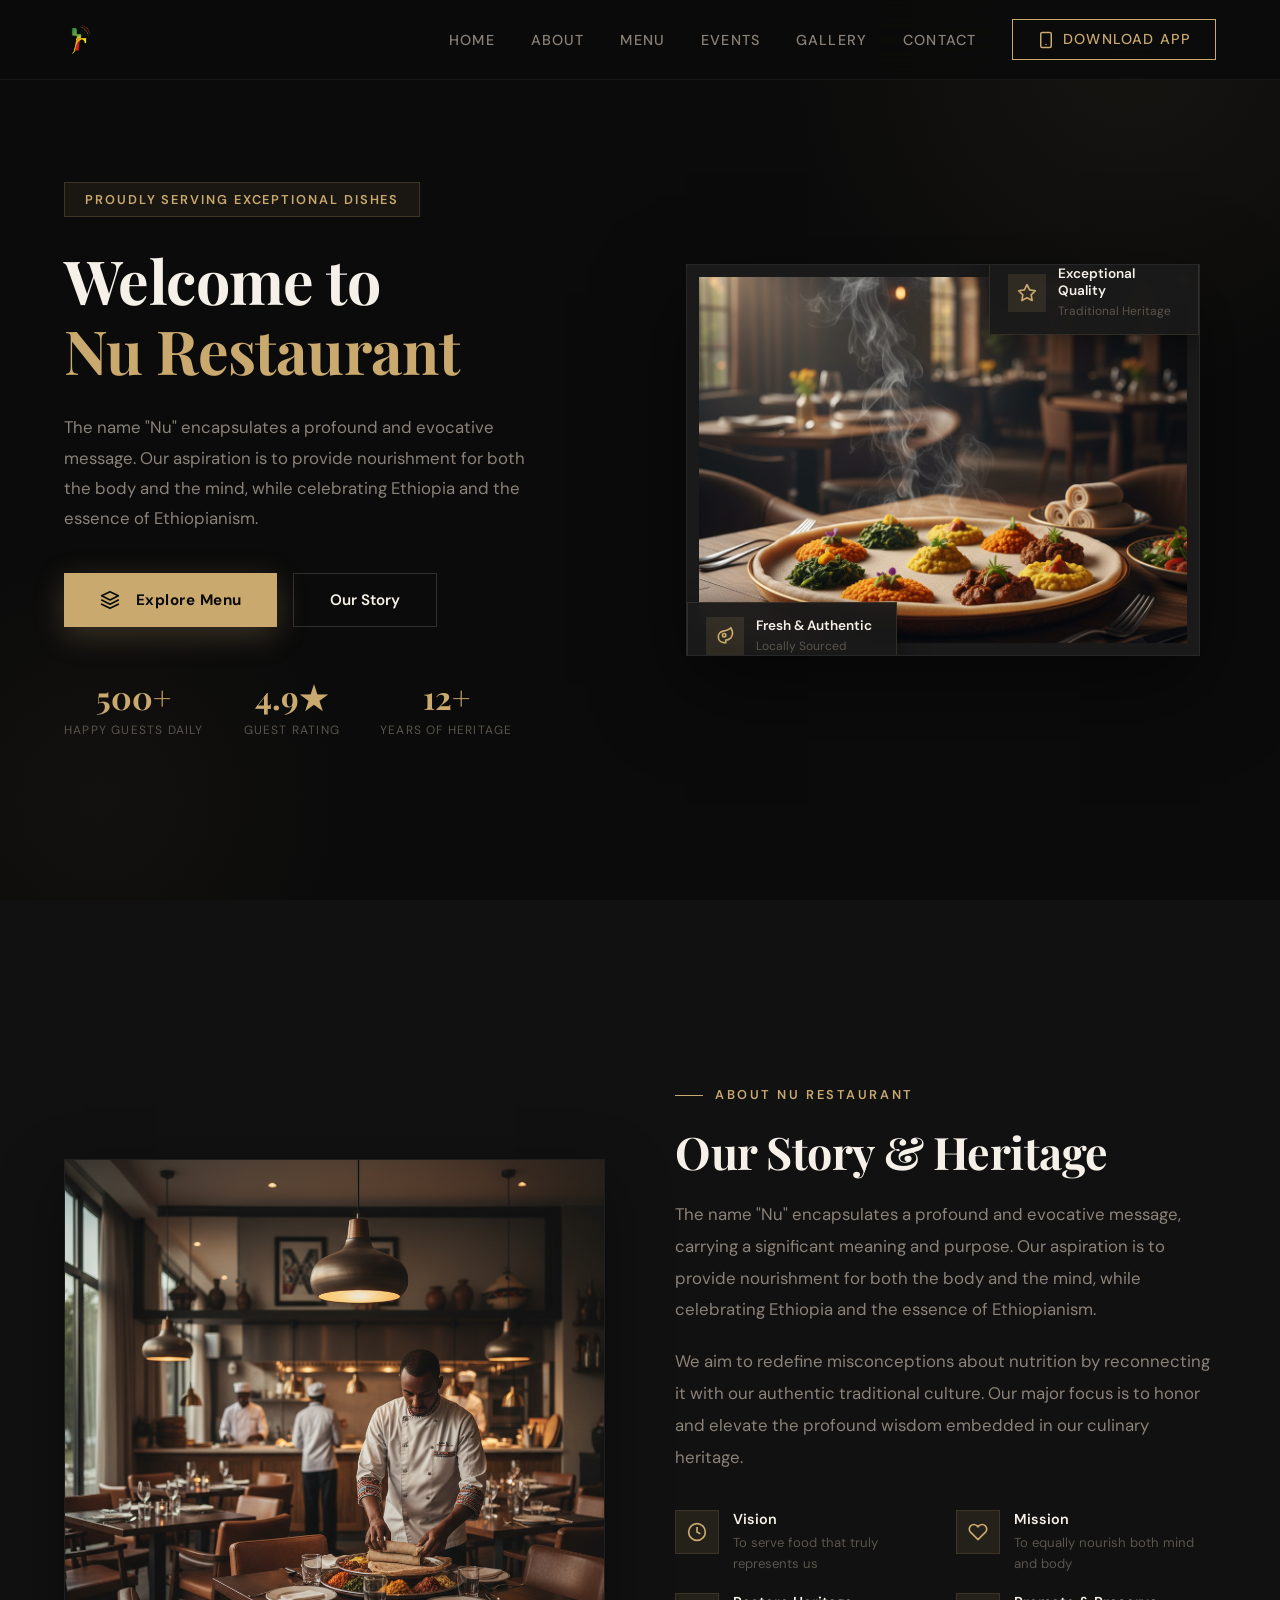
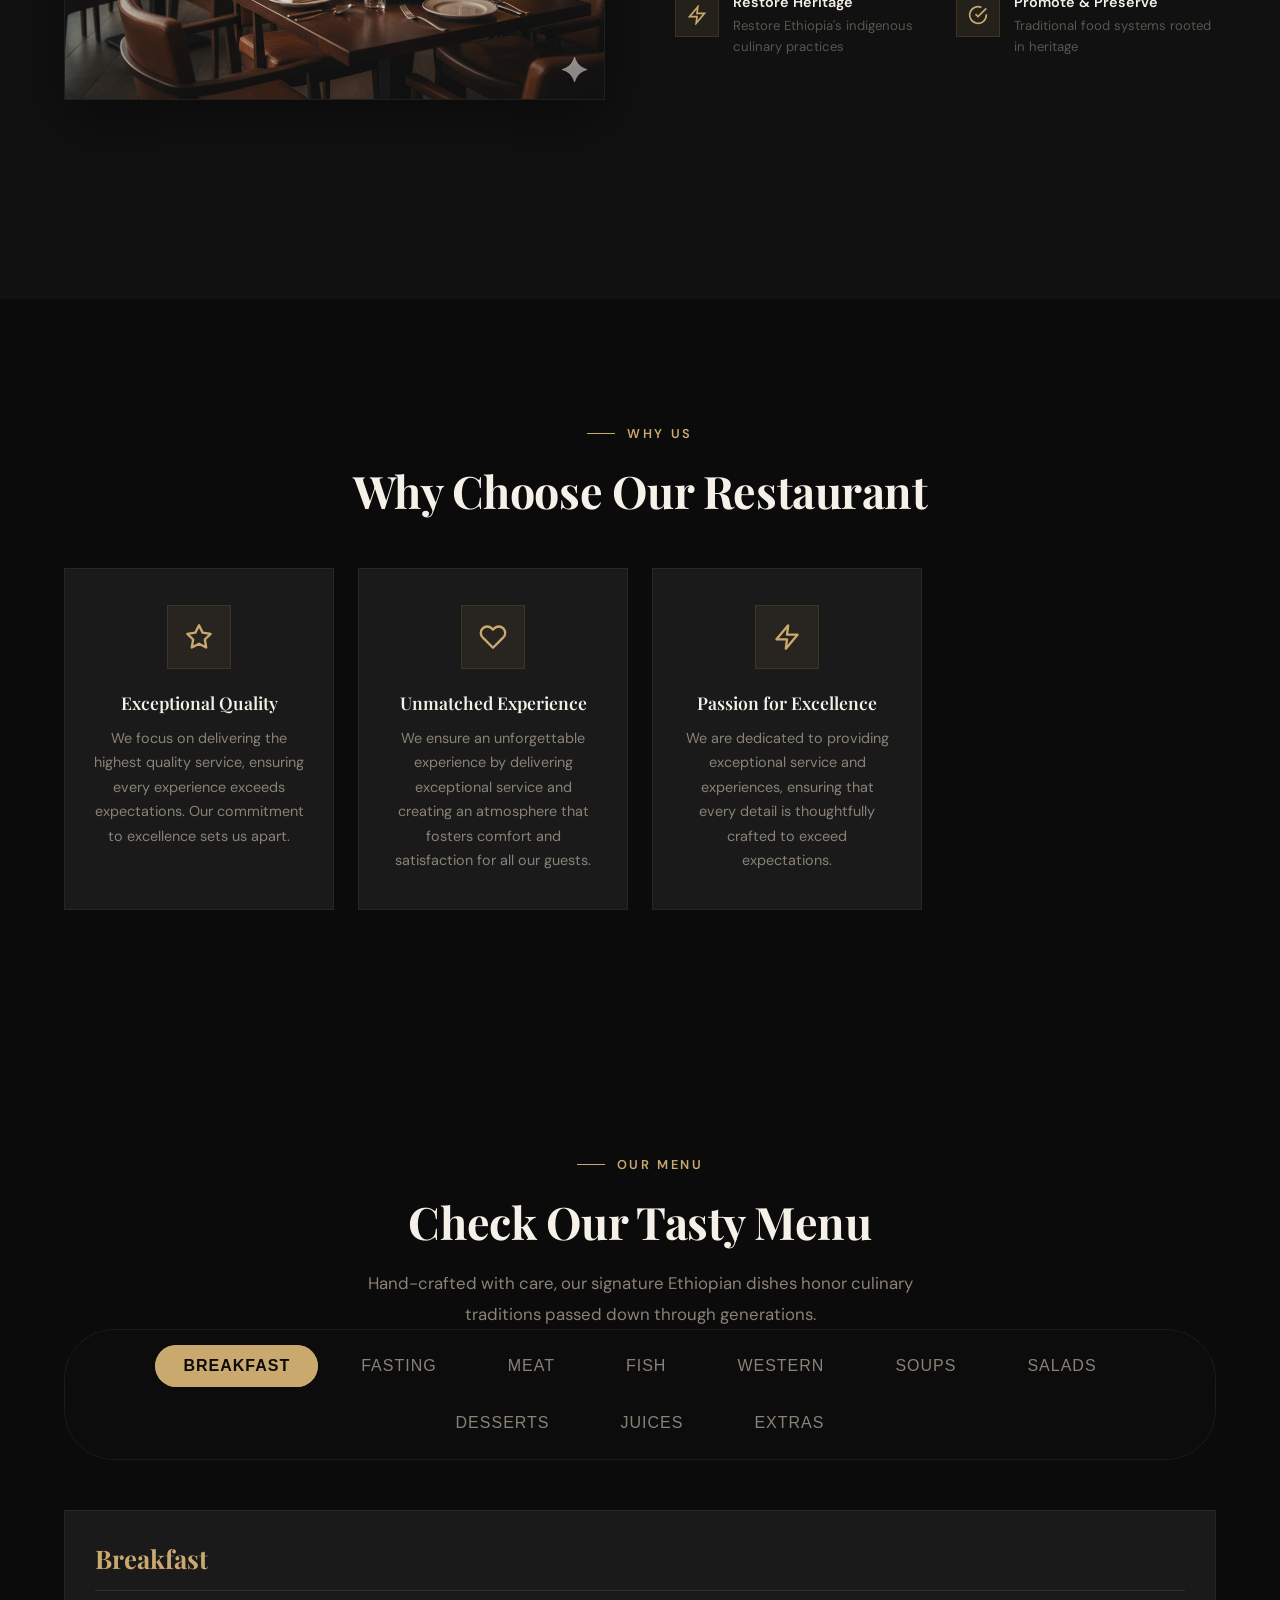
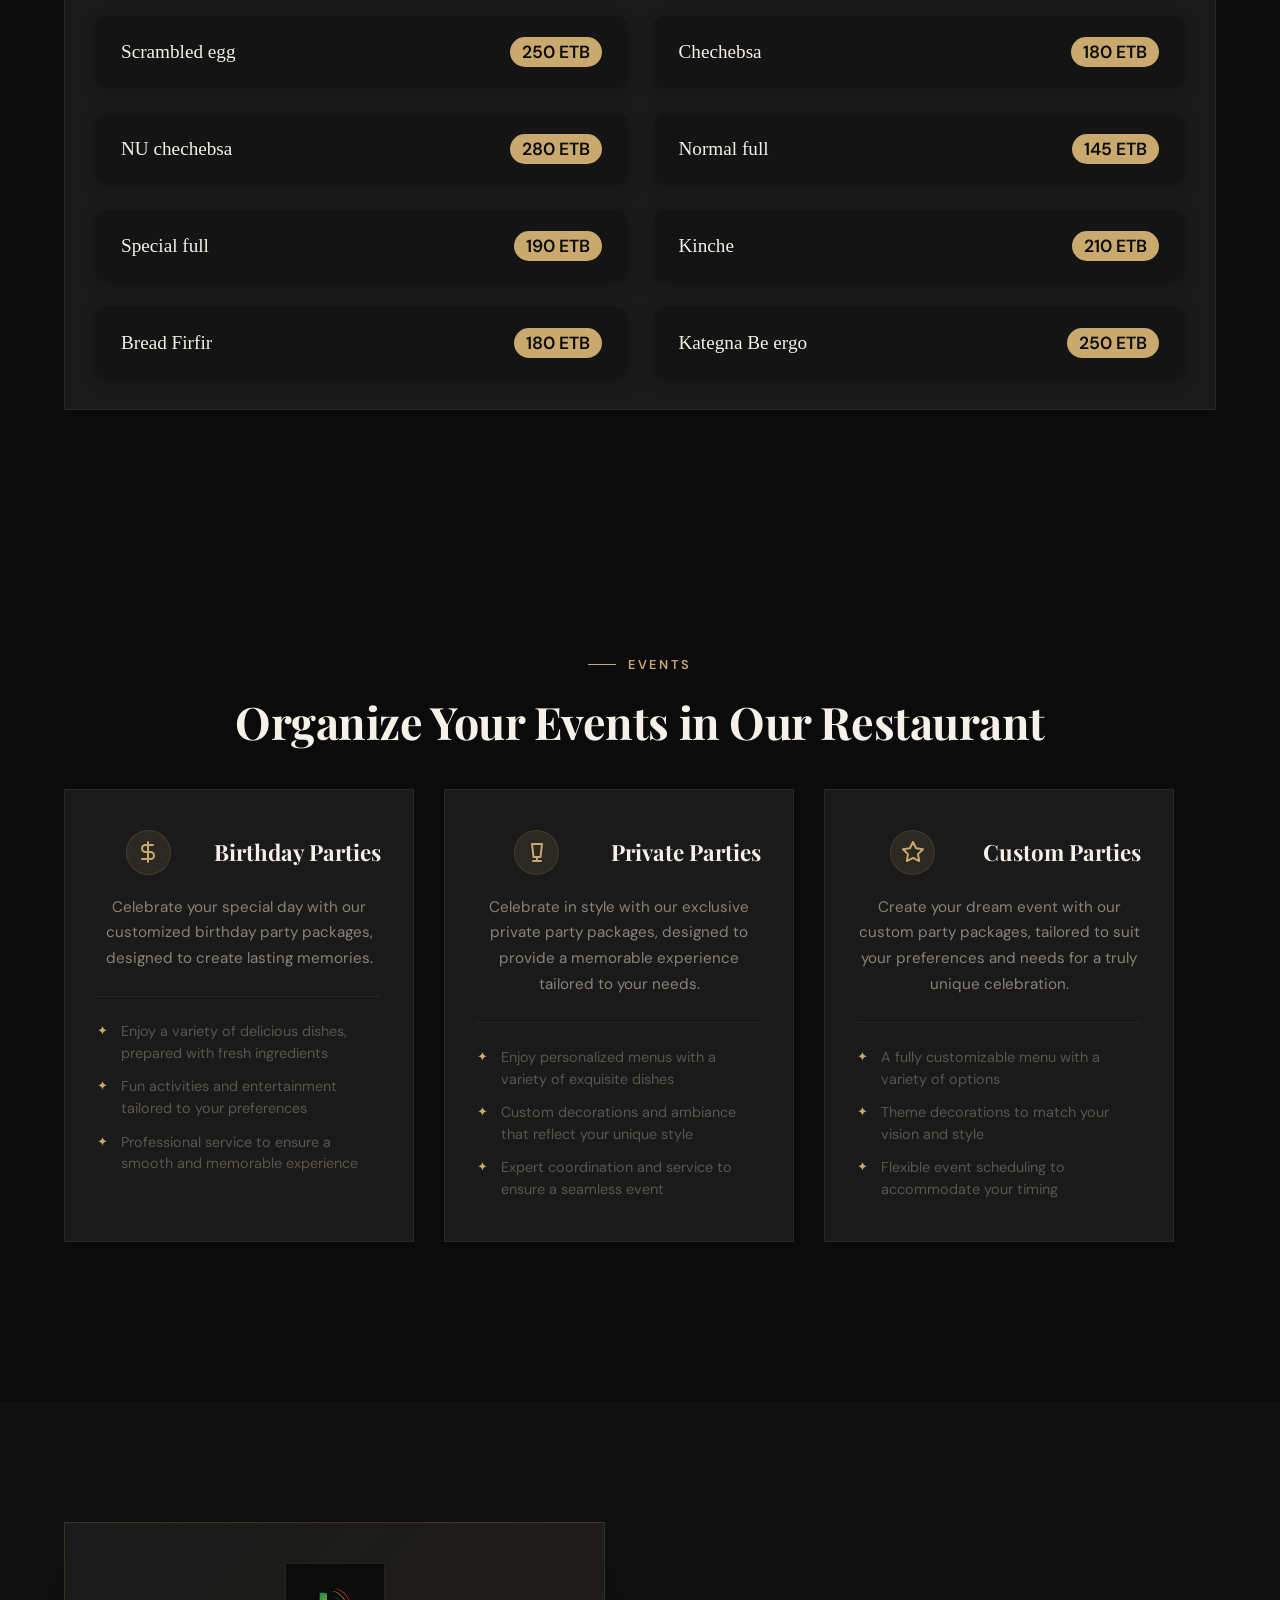
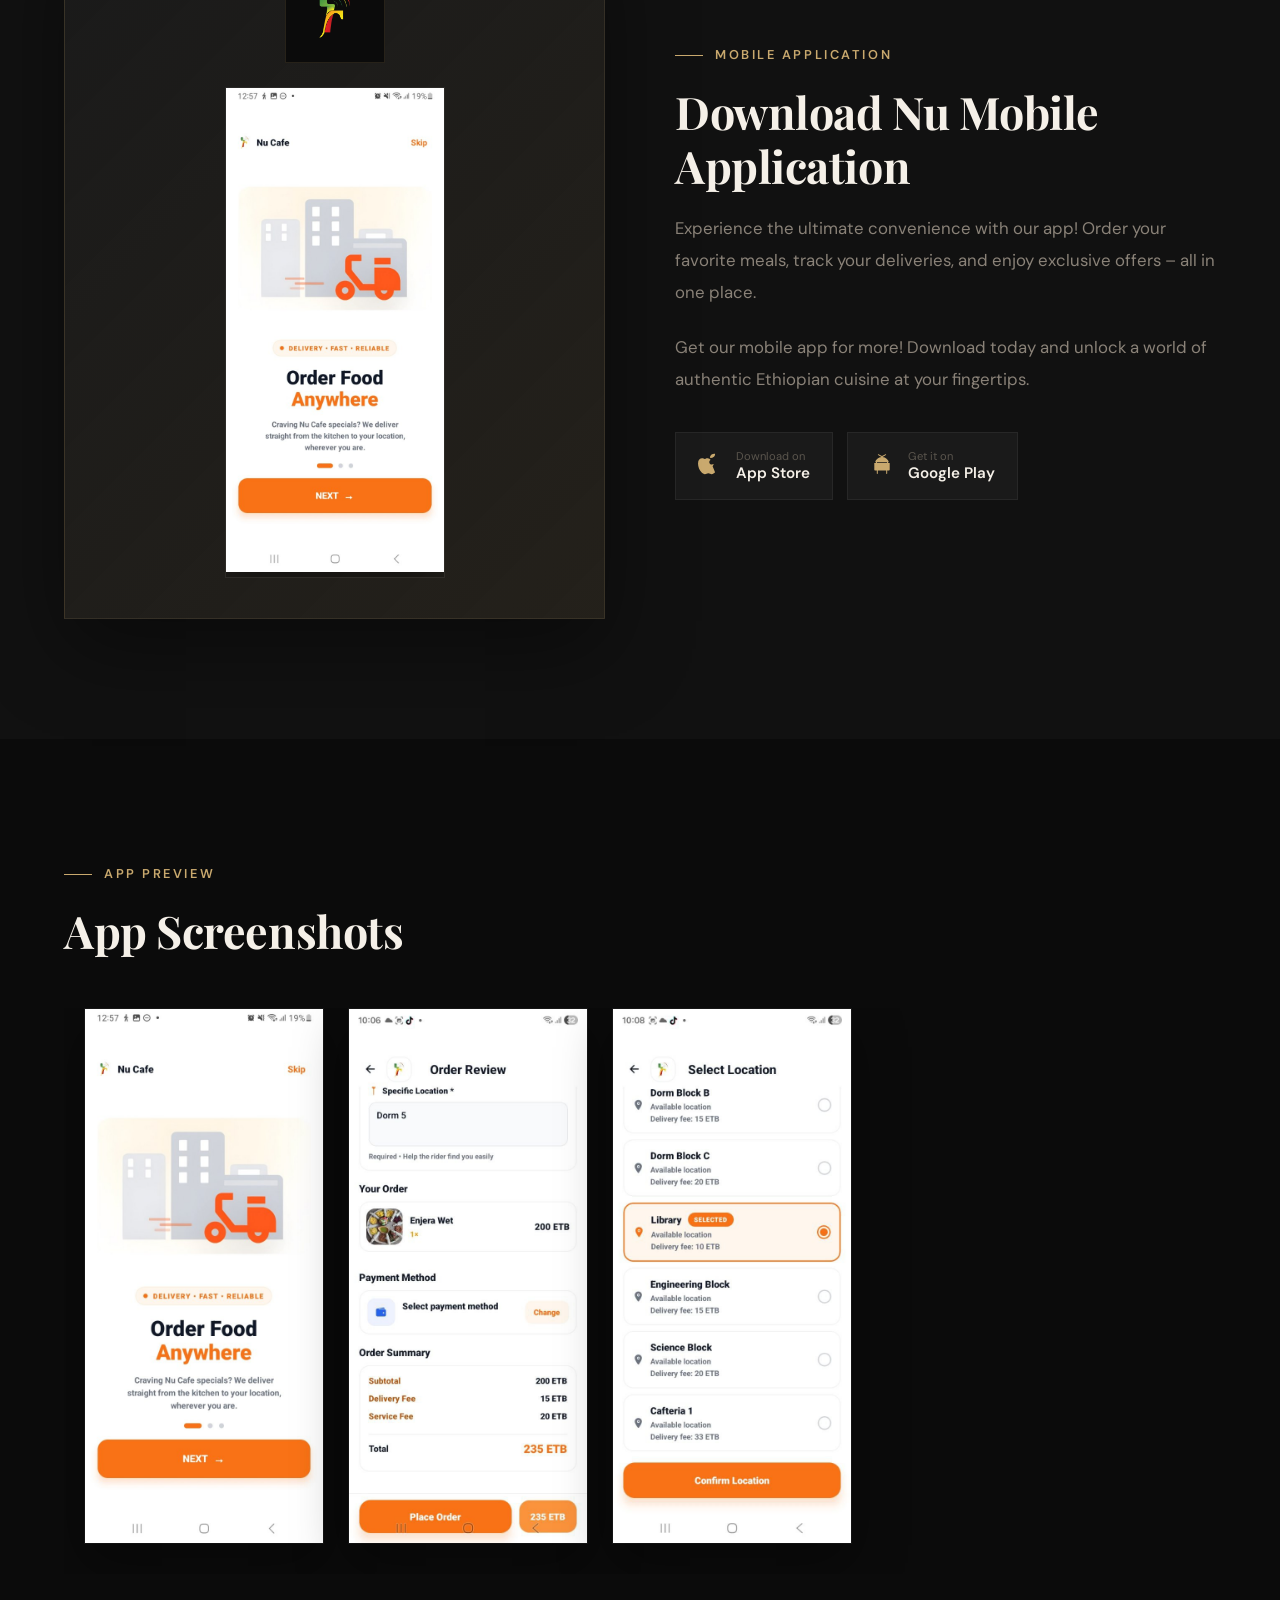
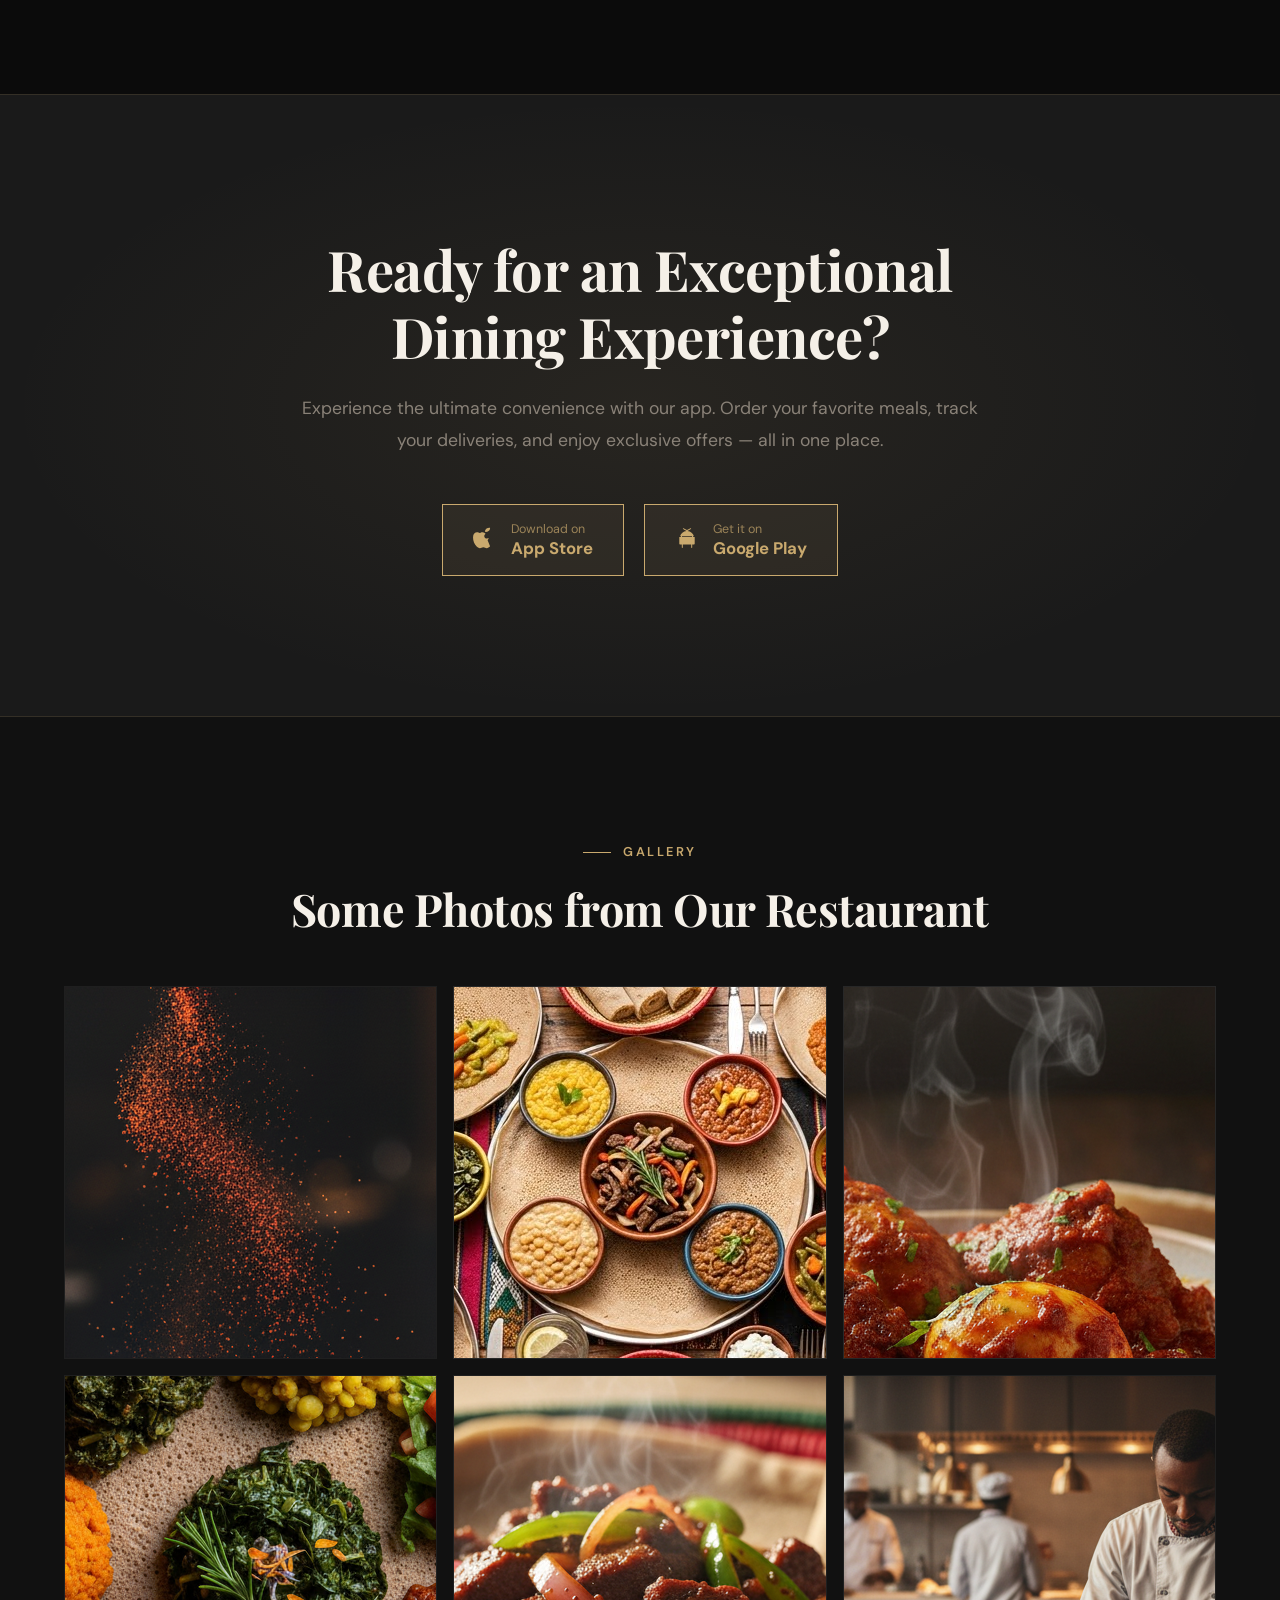
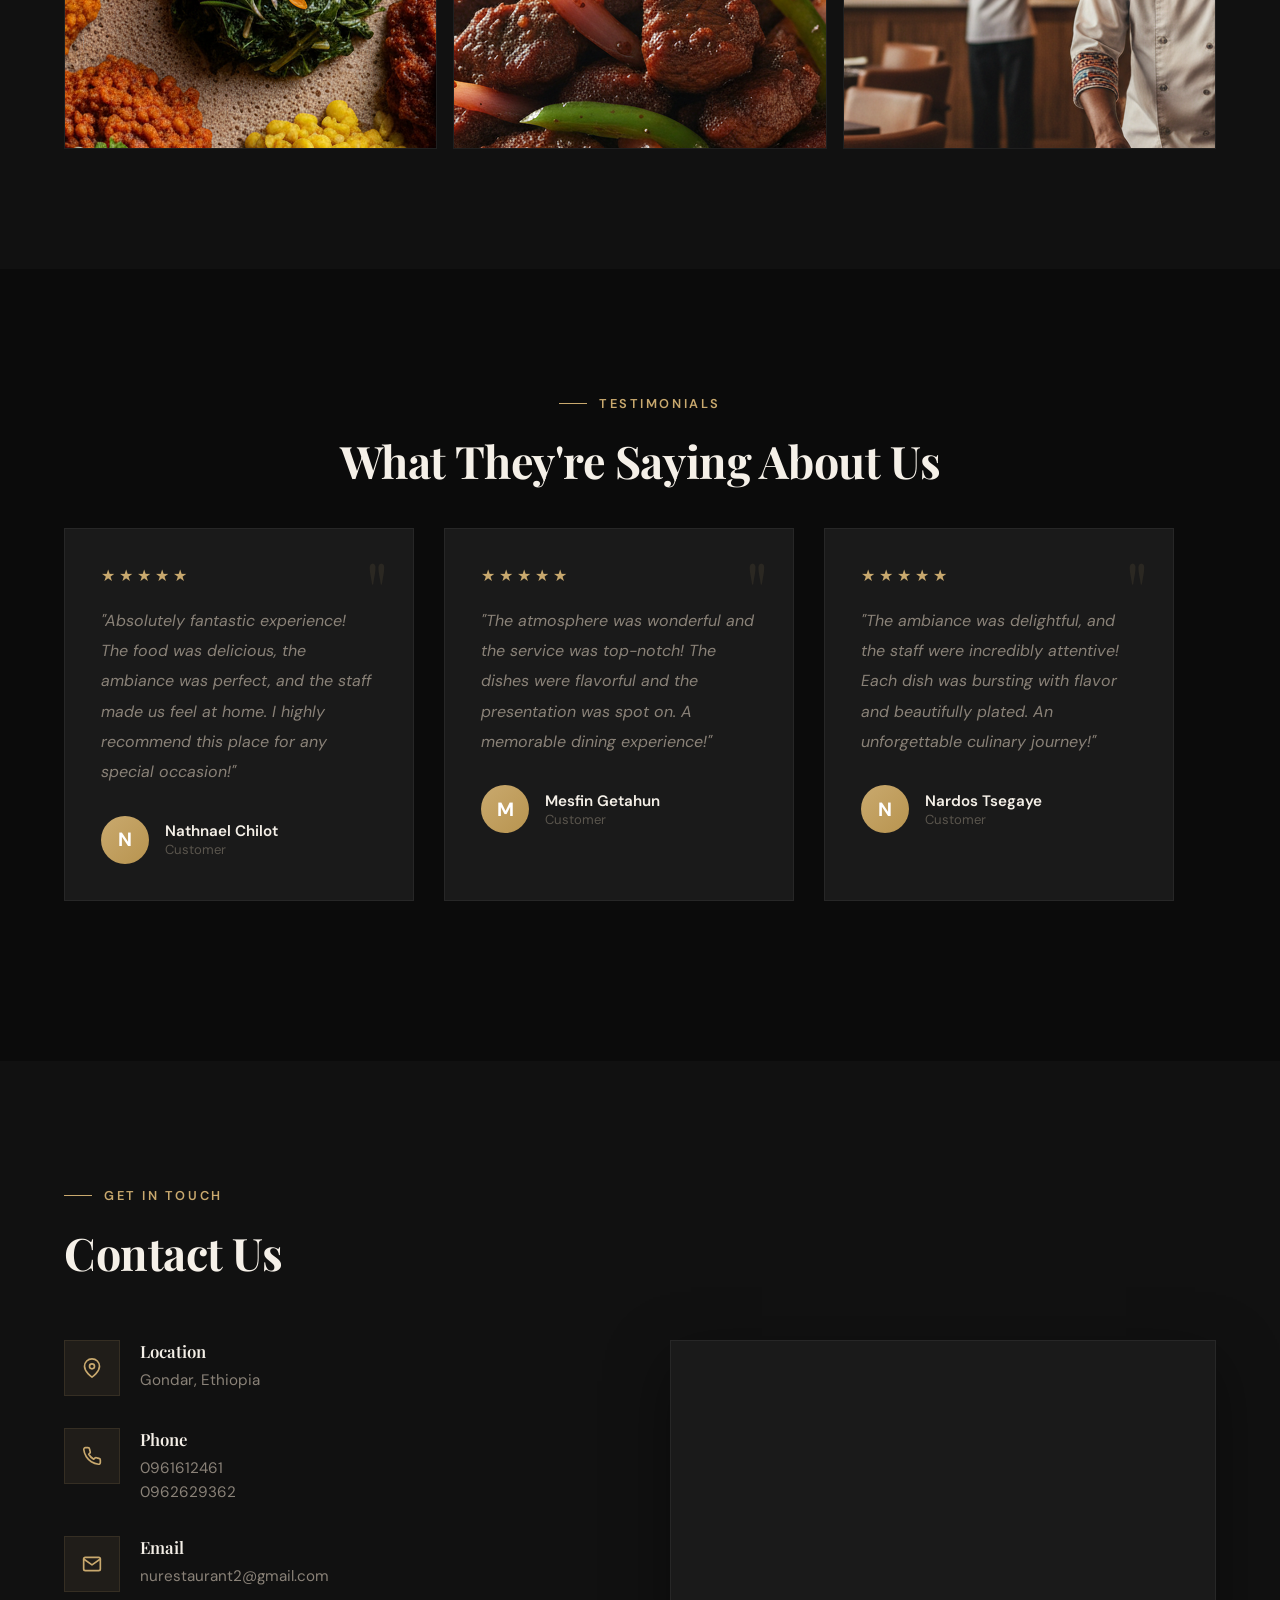
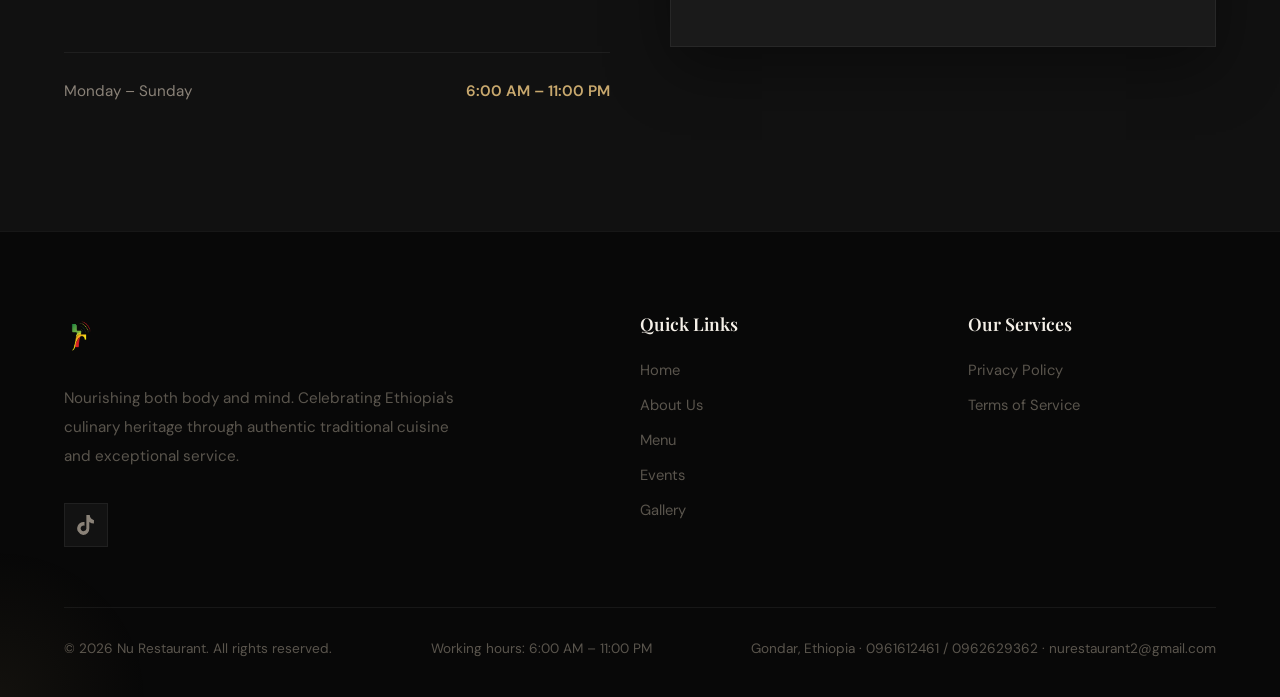
==== commit 89d0c919: "implement interactive menu tabs, add event icons, and update social links and footer navigation." ====
--- a/index.html
+++ b/index.html
@@ -245,423 +245,435 @@
                 <p class="section-sub" style="margin:0 auto;">Hand-crafted with care, our signature Ethiopian
                     dishes honor culinary traditions passed down through generations.</p>
             </div>
+            <div class="menu-tabs" data-anim="fade-up">
+                <button class="menu-tab-btn active" data-target="breakfast">Breakfast</button>
+                <button class="menu-tab-btn" data-target="fasting">Fasting</button>
+                <button class="menu-tab-btn" data-target="meat">Meat</button>
+                <button class="menu-tab-btn" data-target="fish">Fish</button>
+                <button class="menu-tab-btn" data-target="western">Western</button>
+                <button class="menu-tab-btn" data-target="soups">Soups</button>
+                <button class="menu-tab-btn" data-target="salads">Salads</button>
+                <button class="menu-tab-btn" data-target="desserts">Desserts</button>
+                <button class="menu-tab-btn" data-target="juices">Juices</button>
+                <button class="menu-tab-btn" data-target="extras">Extras</button>
+            </div>
             <div class="full-menu-container">
-    <div class="menu-category" data-anim="fade-up">
-        <h3 class="category-title">Breakfast</h3>
-        <div class="menu-items-list">
-            <div class="menu-item-row">
-                <span class="item-name">Scrambled egg</span>
-                <span class="item-dots"></span>
-                <span class="item-price">250 ETB</span>
-            </div>
-            <div class="menu-item-row">
-                <span class="item-name">Chechebsa</span>
-                <span class="item-dots"></span>
-                <span class="item-price">180 ETB</span>
-            </div>
-            <div class="menu-item-row">
-                <span class="item-name">NU chechebsa</span>
-                <span class="item-dots"></span>
-                <span class="item-price">280 ETB</span>
-            </div>
-            <div class="menu-item-row">
-                <span class="item-name">Normal full</span>
-                <span class="item-dots"></span>
-                <span class="item-price">145 ETB</span>
-            </div>
-            <div class="menu-item-row">
-                <span class="item-name">Special full</span>
-                <span class="item-dots"></span>
-                <span class="item-price">190 ETB</span>
-            </div>
-            <div class="menu-item-row">
-                <span class="item-name">Kinche</span>
-                <span class="item-dots"></span>
-                <span class="item-price">210 ETB</span>
-            </div>
-            <div class="menu-item-row">
-                <span class="item-name">Bread Firfir</span>
-                <span class="item-dots"></span>
-                <span class="item-price">180 ETB</span>
-            </div>
-            <div class="menu-item-row">
-                <span class="item-name">Kategna Be ergo</span>
-                <span class="item-dots"></span>
-                <span class="item-price">250 ETB</span>
-            </div>
-        </div>
-    </div>
-    <div class="menu-category" data-anim="fade-up">
-        <h3 class="category-title">Fasting</h3>
-        <div class="menu-items-list">
-            <div class="menu-item-row">
-                <span class="item-name">Special Fasting Firfir</span>
-                <span class="item-dots"></span>
-                <span class="item-price">340 ETB</span>
-            </div>
-            <div class="menu-item-row">
-                <span class="item-name">Penne with vegetables</span>
-                <span class="item-dots"></span>
-                <span class="item-price">210 ETB</span>
-            </div>
-            <div class="menu-item-row">
-                <span class="item-name">Rice with vegetable</span>
-                <span class="item-dots"></span>
-                <span class="item-price">230 ETB</span>
-            </div>
-            <div class="menu-item-row">
-                <span class="item-name">Fasting Goulash</span>
-                <span class="item-dots"></span>
-                <span class="item-price">230 ETB</span>
-            </div>
-            <div class="menu-item-row">
-                <span class="item-name">Cooked vegetable</span>
-                <span class="item-dots"></span>
-                <span class="item-price">230 ETB</span>
-            </div>
-            <div class="menu-item-row">
-                <span class="item-name">Mulu Agelgel Fasting</span>
-                <span class="item-dots"></span>
-                <span class="item-price">820 ETB</span>
-            </div>
-            <div class="menu-item-row">
-                <span class="item-name">Gemash Agelgel Fasting</span>
-                <span class="item-dots"></span>
-                <span class="item-price">450 ETB</span>
-            </div>
-            <div class="menu-item-row">
-                <span class="item-name">Shero tegabino/lala</span>
-                <span class="item-dots"></span>
-                <span class="item-price">260 ETB</span>
-            </div>
-            <div class="menu-item-row">
-                <span class="item-name">Telba wot</span>
-                <span class="item-dots"></span>
-                <span class="item-price">250 ETB</span>
-            </div>
-            <div class="menu-item-row">
-                <span class="item-name">Telba Fitfit</span>
-                <span class="item-dots"></span>
-                <span class="item-price">250 ETB</span>
-            </div>
-            <div class="menu-item-row">
-                <span class="item-name">Suf Fitfit</span>
-                <span class="item-dots"></span>
-                <span class="item-price">250 ETB</span>
-            </div>
-            <div class="menu-item-row">
-                <span class="item-name">Shero with vegetable</span>
-                <span class="item-dots"></span>
-                <span class="item-price">250 ETB</span>
-            </div>
-        </div>
-    </div>
-    <div class="menu-category" data-anim="fade-up">
-        <h3 class="category-title">Meat</h3>
-        <div class="menu-items-list">
-            <div class="menu-item-row">
-                <span class="item-name">Derkosh Firfir</span>
-                <span class="item-dots"></span>
-                <span class="item-price">170 ETB</span>
-            </div>
-            <div class="menu-item-row">
-                <span class="item-name">Special Tibs Firfir</span>
-                <span class="item-dots"></span>
-                <span class="item-price">510 ETB</span>
-            </div>
-            <div class="menu-item-row">
-                <span class="item-name">Norma Tibs Firfir</span>
-                <span class="item-dots"></span>
-                <span class="item-price">390 ETB</span>
-            </div>
-            <div class="menu-item-row">
-                <span class="item-name">Meet Firfir</span>
-                <span class="item-dots"></span>
-                <span class="item-price">350 ETB</span>
-            </div>
-            <div class="menu-item-row">
-                <span class="item-name">Lamb Tibs</span>
-                <span class="item-dots"></span>
-                <span class="item-price">510 ETB</span>
-            </div>
-            <div class="menu-item-row">
-                <span class="item-name">Beef Tibs</span>
-                <span class="item-dots"></span>
-                <span class="item-price">510 ETB</span>
-            </div>
-            <div class="menu-item-row">
-                <span class="item-name">Kitfo</span>
-                <span class="item-dots"></span>
-                <span class="item-price">650 ETB</span>
-            </div>
-            <div class="menu-item-row">
-                <span class="item-name">Kitfo banatu</span>
-                <span class="item-dots"></span>
-                <span class="item-price">1200 ETB</span>
-            </div>
-            <div class="menu-item-row">
-                <span class="item-name">Key wot</span>
-                <span class="item-dots"></span>
-                <span class="item-price">390 ETB</span>
-            </div>
-            <div class="menu-item-row">
-                <span class="item-name">Kikel</span>
-                <span class="item-dots"></span>
-                <span class="item-price">390 ETB</span>
-            </div>
-            <div class="menu-item-row">
-                <span class="item-name">Shero bozena</span>
-                <span class="item-dots"></span>
-                <span class="item-price">350 ETB</span>
-            </div>
-            <div class="menu-item-row">
-                <span class="item-name">Shekla</span>
-                <span class="item-dots"></span>
-                <span class="item-price">1020 ETB</span>
-            </div>
-            <div class="menu-item-row">
-                <span class="item-name">Doro wot mulu</span>
-                <span class="item-dots"></span>
-                <span class="item-price">4000 ETB</span>
-            </div>
-            <div class="menu-item-row">
-                <span class="item-name">Doro wot Gemash</span>
-                <span class="item-dots"></span>
-                <span class="item-price">2000 ETB</span>
-            </div>
-        </div>
-    </div>
-    <div class="menu-category" data-anim="fade-up">
-        <h3 class="category-title">Fish</h3>
-        <div class="menu-items-list">
-            <div class="menu-item-row">
-                <span class="item-name">Fish goulash</span>
-                <span class="item-dots"></span>
-                <span class="item-price">450 ETB</span>
-            </div>
-            <div class="menu-item-row">
-                <span class="item-name">Fish cuttlet</span>
-                <span class="item-dots"></span>
-                <span class="item-price">450 ETB</span>
-            </div>
-            <div class="menu-item-row">
-                <span class="item-name">Grilled Fish</span>
-                <span class="item-dots"></span>
-                <span class="item-price">450 ETB</span>
-            </div>
-        </div>
-    </div>
-    <div class="menu-category" data-anim="fade-up">
-        <h3 class="category-title">Western</h3>
-        <div class="menu-items-list">
-            <div class="menu-item-row">
-                <span class="item-name">Shewarma</span>
-                <span class="item-dots"></span>
-                <span class="item-price">430 ETB</span>
-            </div>
-            <div class="menu-item-row">
-                <span class="item-name">Tuna pizza</span>
-                <span class="item-dots"></span>
-                <span class="item-price">650 ETB</span>
-            </div>
-            <div class="menu-item-row">
-                <span class="item-name">Margarita pizza</span>
-                <span class="item-dots"></span>
-                <span class="item-price">580 ETB</span>
-            </div>
-            <div class="menu-item-row">
-                <span class="item-name">Beef pizza</span>
-                <span class="item-dots"></span>
-                <span class="item-price">580 ETB</span>
-            </div>
-            <div class="menu-item-row">
-                <span class="item-name">Chicken pizza</span>
-                <span class="item-dots"></span>
-                <span class="item-price">650 ETB</span>
-            </div>
-            <div class="menu-item-row">
-                <span class="item-name">Bergeriza</span>
-                <span class="item-dots"></span>
-                <span class="item-price">690 ETB</span>
-            </div>
-            <div class="menu-item-row">
-                <span class="item-name">Mini pizza</span>
-                <span class="item-dots"></span>
-                <span class="item-price">475 ETB</span>
-            </div>
-            <div class="menu-item-row">
-                <span class="item-name">Lasagna</span>
-                <span class="item-dots"></span>
-                <span class="item-price">1050 ETB</span>
-            </div>
-            <div class="menu-item-row">
-                <span class="item-name">Beef burger</span>
-                <span class="item-dots"></span>
-                <span class="item-price">520 ETB</span>
-            </div>
-            <div class="menu-item-row">
-                <span class="item-name">Cheese burger</span>
-                <span class="item-dots"></span>
-                <span class="item-price">530 ETB</span>
-            </div>
-            <div class="menu-item-row">
-                <span class="item-name">Club sandwich</span>
-                <span class="item-dots"></span>
-                <span class="item-price">540 ETB</span>
-            </div>
-            <div class="menu-item-row">
-                <span class="item-name">Avocado sandwich</span>
-                <span class="item-dots"></span>
-                <span class="item-price">535 ETB</span>
-            </div>
-            <div class="menu-item-row">
-                <span class="item-name">French fries</span>
-                <span class="item-dots"></span>
-                <span class="item-price">210 ETB</span>
-            </div>
-        </div>
-    </div>
-    <div class="menu-category" data-anim="fade-up">
-        <h3 class="category-title">Soups</h3>
-        <div class="menu-items-list">
-            <div class="menu-item-row">
-                <span class="item-name">Beef Soup</span>
-                <span class="item-dots"></span>
-                <span class="item-price">250 ETB</span>
-            </div>
-            <div class="menu-item-row">
-                <span class="item-name">Fish Soup</span>
-                <span class="item-dots"></span>
-                <span class="item-price">290 ETB</span>
-            </div>
-            <div class="menu-item-row">
-                <span class="item-name">Vegetable Soup</span>
-                <span class="item-dots"></span>
-                <span class="item-price">170 ETB</span>
-            </div>
-            <div class="menu-item-row">
-                <span class="item-name">Tomato Soup</span>
-                <span class="item-dots"></span>
-                <span class="item-price">170 ETB</span>
-            </div>
-        </div>
-    </div>
-    <div class="menu-category" data-anim="fade-up">
-        <h3 class="category-title">Salads</h3>
-        <div class="menu-items-list">
-            <div class="menu-item-row">
-                <span class="item-name">Tuna salad</span>
-                <span class="item-dots"></span>
-                <span class="item-price">240 ETB</span>
-            </div>
-            <div class="menu-item-row">
-                <span class="item-name">Mixed salad</span>
-                <span class="item-dots"></span>
-                <span class="item-price">190 ETB</span>
-            </div>
-            <div class="menu-item-row">
-                <span class="item-name">Nu special Salad</span>
-                <span class="item-dots"></span>
-                <span class="item-price">480 ETB</span>
-            </div>
-        </div>
-    </div>
-    <div class="menu-category" data-anim="fade-up">
-        <h3 class="category-title">Desserts</h3>
-        <div class="menu-items-list">
-            <div class="menu-item-row">
-                <span class="item-name">Fruit punch</span>
-                <span class="item-dots"></span>
-                <span class="item-price">240 ETB</span>
-            </div>
-            <div class="menu-item-row">
-                <span class="item-name">Cream cake</span>
-                <span class="item-dots"></span>
-                <span class="item-price">80 ETB</span>
-            </div>
-            <div class="menu-item-row">
-                <span class="item-name">Fruit salad</span>
-                <span class="item-dots"></span>
-                <span class="item-price">240 ETB</span>
-            </div>
-            <div class="menu-item-row">
-                <span class="item-name">Nu Special Fruit salad Fasting</span>
-                <span class="item-dots"></span>
-                <span class="item-price">480 ETB</span>
-            </div>
-            <div class="menu-item-row">
-                <span class="item-name">Nu Special Fruit salad Non Fasting</span>
-                <span class="item-dots"></span>
-                <span class="item-price">480 ETB</span>
-            </div>
-        </div>
-    </div>
-    <div class="menu-category" data-anim="fade-up">
-        <h3 class="category-title">Juices</h3>
-        <div class="menu-items-list">
-            <div class="menu-item-row">
-                <span class="item-name">Special juice</span>
-                <span class="item-dots"></span>
-                <span class="item-price">190 ETB</span>
-            </div>
-            <div class="menu-item-row">
-                <span class="item-name">Shake</span>
-                <span class="item-dots"></span>
-                <span class="item-price">190 ETB</span>
-            </div>
-            <div class="menu-item-row">
-                <span class="item-name">Seasonal juice</span>
-                <span class="item-dots"></span>
-                <span class="item-price">160 ETB</span>
-            </div>
-            <div class="menu-item-row">
-                <span class="item-name">Orange juice</span>
-                <span class="item-dots"></span>
-                <span class="item-price">150 ETB</span>
-            </div>
-        </div>
-    </div>
-    <div class="menu-category" data-anim="fade-up">
-        <h3 class="category-title">Extras</h3>
-        <div class="menu-items-list">
-            <div class="menu-item-row">
-                <span class="item-name">Ketchup</span>
-                <span class="item-dots"></span>
-                <span class="item-price">20 ETB</span>
-            </div>
-            <div class="menu-item-row">
-                <span class="item-name">Mitmita</span>
-                <span class="item-dots"></span>
-                <span class="item-price">20 ETB</span>
-            </div>
-            <div class="menu-item-row">
-                <span class="item-name">Awaze</span>
-                <span class="item-dots"></span>
-                <span class="item-price">30 ETB</span>
-            </div>
-            <div class="menu-item-row">
-                <span class="item-name">Extra Injera</span>
-                <span class="item-dots"></span>
-                <span class="item-price">40 ETB</span>
-            </div>
-            <div class="menu-item-row">
-                <span class="item-name">Extra Bread</span>
-                <span class="item-dots"></span>
-                <span class="item-price">20 ETB</span>
-            </div>
-            <div class="menu-item-row">
-                <span class="item-name">Extra Butter</span>
-                <span class="item-dots"></span>
-                <span class="item-price">50 ETB</span>
-            </div>
-            <div class="menu-item-row">
-                <span class="item-name">Mayonnaise</span>
-                <span class="item-dots"></span>
-                <span class="item-price">20 ETB</span>
-            </div>
-        </div>
-    </div>
-</div>
+                <div id="breakfast" class="menu-category active" data-anim="fade-up">
+                    <h3 class="category-title">Breakfast</h3>
+                    <div class="menu-items-list">
+                        <div class="menu-item-row">
+                            <span class="item-name">Scrambled egg</span>
+                            <span class="item-dots"></span>
+                            <span class="item-price">250 ETB</span>
+                        </div>
+                        <div class="menu-item-row">
+                            <span class="item-name">Chechebsa</span>
+                            <span class="item-dots"></span>
+                            <span class="item-price">180 ETB</span>
+                        </div>
+                        <div class="menu-item-row">
+                            <span class="item-name">NU chechebsa</span>
+                            <span class="item-dots"></span>
+                            <span class="item-price">280 ETB</span>
+                        </div>
+                        <div class="menu-item-row">
+                            <span class="item-name">Normal full</span>
+                            <span class="item-dots"></span>
+                            <span class="item-price">145 ETB</span>
+                        </div>
+                        <div class="menu-item-row">
+                            <span class="item-name">Special full</span>
+                            <span class="item-dots"></span>
+                            <span class="item-price">190 ETB</span>
+                        </div>
+                        <div class="menu-item-row">
+                            <span class="item-name">Kinche</span>
+                            <span class="item-dots"></span>
+                            <span class="item-price">210 ETB</span>
+                        </div>
+                        <div class="menu-item-row">
+                            <span class="item-name">Bread Firfir</span>
+                            <span class="item-dots"></span>
+                            <span class="item-price">180 ETB</span>
+                        </div>
+                        <div class="menu-item-row">
+                            <span class="item-name">Kategna Be ergo</span>
+                            <span class="item-dots"></span>
+                            <span class="item-price">250 ETB</span>
+                        </div>
+                    </div>
+                </div>
+                <div id="fasting" class="menu-category" data-anim="fade-up">
+                    <h3 class="category-title">Fasting</h3>
+                    <div class="menu-items-list">
+                        <div class="menu-item-row">
+                            <span class="item-name">Special Fasting Firfir</span>
+                            <span class="item-dots"></span>
+                            <span class="item-price">340 ETB</span>
+                        </div>
+                        <div class="menu-item-row">
+                            <span class="item-name">Penne with vegetables</span>
+                            <span class="item-dots"></span>
+                            <span class="item-price">210 ETB</span>
+                        </div>
+                        <div class="menu-item-row">
+                            <span class="item-name">Rice with vegetable</span>
+                            <span class="item-dots"></span>
+                            <span class="item-price">230 ETB</span>
+                        </div>
+                        <div class="menu-item-row">
+                            <span class="item-name">Fasting Goulash</span>
+                            <span class="item-dots"></span>
+                            <span class="item-price">230 ETB</span>
+                        </div>
+                        <div class="menu-item-row">
+                            <span class="item-name">Cooked vegetable</span>
+                            <span class="item-dots"></span>
+                            <span class="item-price">230 ETB</span>
+                        </div>
+                        <div class="menu-item-row">
+                            <span class="item-name">Mulu Agelgel Fasting</span>
+                            <span class="item-dots"></span>
+                            <span class="item-price">820 ETB</span>
+                        </div>
+                        <div class="menu-item-row">
+                            <span class="item-name">Gemash Agelgel Fasting</span>
+                            <span class="item-dots"></span>
+                            <span class="item-price">450 ETB</span>
+                        </div>
+                        <div class="menu-item-row">
+                            <span class="item-name">Shero tegabino/lala</span>
+                            <span class="item-dots"></span>
+                            <span class="item-price">260 ETB</span>
+                        </div>
+                        <div class="menu-item-row">
+                            <span class="item-name">Telba wot</span>
+                            <span class="item-dots"></span>
+                            <span class="item-price">250 ETB</span>
+                        </div>
+                        <div class="menu-item-row">
+                            <span class="item-name">Telba Fitfit</span>
+                            <span class="item-dots"></span>
+                            <span class="item-price">250 ETB</span>
+                        </div>
+                        <div class="menu-item-row">
+                            <span class="item-name">Suf Fitfit</span>
+                            <span class="item-dots"></span>
+                            <span class="item-price">250 ETB</span>
+                        </div>
+                        <div class="menu-item-row">
+                            <span class="item-name">Shero with vegetable</span>
+                            <span class="item-dots"></span>
+                            <span class="item-price">250 ETB</span>
+                        </div>
+                    </div>
+                </div>
+                <div id="meat" class="menu-category" data-anim="fade-up">
+                    <h3 class="category-title">Meat</h3>
+                    <div class="menu-items-list">
+                        <div class="menu-item-row">
+                            <span class="item-name">Derkosh Firfir</span>
+                            <span class="item-dots"></span>
+                            <span class="item-price">170 ETB</span>
+                        </div>
+                        <div class="menu-item-row">
+                            <span class="item-name">Special Tibs Firfir</span>
+                            <span class="item-dots"></span>
+                            <span class="item-price">510 ETB</span>
+                        </div>
+                        <div class="menu-item-row">
+                            <span class="item-name">Norma Tibs Firfir</span>
+                            <span class="item-dots"></span>
+                            <span class="item-price">390 ETB</span>
+                        </div>
+                        <div class="menu-item-row">
+                            <span class="item-name">Meet Firfir</span>
+                            <span class="item-dots"></span>
+                            <span class="item-price">350 ETB</span>
+                        </div>
+                        <div class="menu-item-row">
+                            <span class="item-name">Lamb Tibs</span>
+                            <span class="item-dots"></span>
+                            <span class="item-price">510 ETB</span>
+                        </div>
+                        <div class="menu-item-row">
+                            <span class="item-name">Beef Tibs</span>
+                            <span class="item-dots"></span>
+                            <span class="item-price">510 ETB</span>
+                        </div>
+                        <div class="menu-item-row">
+                            <span class="item-name">Kitfo</span>
+                            <span class="item-dots"></span>
+                            <span class="item-price">650 ETB</span>
+                        </div>
+                        <div class="menu-item-row">
+                            <span class="item-name">Kitfo banatu</span>
+                            <span class="item-dots"></span>
+                            <span class="item-price">1200 ETB</span>
+                        </div>
+                        <div class="menu-item-row">
+                            <span class="item-name">Key wot</span>
+                            <span class="item-dots"></span>
+                            <span class="item-price">390 ETB</span>
+                        </div>
+                        <div class="menu-item-row">
+                            <span class="item-name">Kikel</span>
+                            <span class="item-dots"></span>
+                            <span class="item-price">390 ETB</span>
+                        </div>
+                        <div class="menu-item-row">
+                            <span class="item-name">Shero bozena</span>
+                            <span class="item-dots"></span>
+                            <span class="item-price">350 ETB</span>
+                        </div>
+                        <div class="menu-item-row">
+                            <span class="item-name">Shekla</span>
+                            <span class="item-dots"></span>
+                            <span class="item-price">1020 ETB</span>
+                        </div>
+                        <div class="menu-item-row">
+                            <span class="item-name">Doro wot mulu</span>
+                            <span class="item-dots"></span>
+                            <span class="item-price">4000 ETB</span>
+                        </div>
+                        <div class="menu-item-row">
+                            <span class="item-name">Doro wot Gemash</span>
+                            <span class="item-dots"></span>
+                            <span class="item-price">2000 ETB</span>
+                        </div>
+                    </div>
+                </div>
+                <div id="fish" class="menu-category" data-anim="fade-up">
+                    <h3 class="category-title">Fish</h3>
+                    <div class="menu-items-list">
+                        <div class="menu-item-row">
+                            <span class="item-name">Fish goulash</span>
+                            <span class="item-dots"></span>
+                            <span class="item-price">450 ETB</span>
+                        </div>
+                        <div class="menu-item-row">
+                            <span class="item-name">Fish cuttlet</span>
+                            <span class="item-dots"></span>
+                            <span class="item-price">450 ETB</span>
+                        </div>
+                        <div class="menu-item-row">
+                            <span class="item-name">Grilled Fish</span>
+                            <span class="item-dots"></span>
+                            <span class="item-price">450 ETB</span>
+                        </div>
+                    </div>
+                </div>
+                <div id="western" class="menu-category" data-anim="fade-up">
+                    <h3 class="category-title">Western</h3>
+                    <div class="menu-items-list">
+                        <div class="menu-item-row">
+                            <span class="item-name">Shewarma</span>
+                            <span class="item-dots"></span>
+                            <span class="item-price">430 ETB</span>
+                        </div>
+                        <div class="menu-item-row">
+                            <span class="item-name">Tuna pizza</span>
+                            <span class="item-dots"></span>
+                            <span class="item-price">650 ETB</span>
+                        </div>
+                        <div class="menu-item-row">
+                            <span class="item-name">Margarita pizza</span>
+                            <span class="item-dots"></span>
+                            <span class="item-price">580 ETB</span>
+                        </div>
+                        <div class="menu-item-row">
+                            <span class="item-name">Beef pizza</span>
+                            <span class="item-dots"></span>
+                            <span class="item-price">580 ETB</span>
+                        </div>
+                        <div class="menu-item-row">
+                            <span class="item-name">Chicken pizza</span>
+                            <span class="item-dots"></span>
+                            <span class="item-price">650 ETB</span>
+                        </div>
+                        <div class="menu-item-row">
+                            <span class="item-name">Bergeriza</span>
+                            <span class="item-dots"></span>
+                            <span class="item-price">690 ETB</span>
+                        </div>
+                        <div class="menu-item-row">
+                            <span class="item-name">Mini pizza</span>
+                            <span class="item-dots"></span>
+                            <span class="item-price">475 ETB</span>
+                        </div>
+                        <div class="menu-item-row">
+                            <span class="item-name">Lasagna</span>
+                            <span class="item-dots"></span>
+                            <span class="item-price">1050 ETB</span>
+                        </div>
+                        <div class="menu-item-row">
+                            <span class="item-name">Beef burger</span>
+                            <span class="item-dots"></span>
+                            <span class="item-price">520 ETB</span>
+                        </div>
+                        <div class="menu-item-row">
+                            <span class="item-name">Cheese burger</span>
+                            <span class="item-dots"></span>
+                            <span class="item-price">530 ETB</span>
+                        </div>
+                        <div class="menu-item-row">
+                            <span class="item-name">Club sandwich</span>
+                            <span class="item-dots"></span>
+                            <span class="item-price">540 ETB</span>
+                        </div>
+                        <div class="menu-item-row">
+                            <span class="item-name">Avocado sandwich</span>
+                            <span class="item-dots"></span>
+                            <span class="item-price">535 ETB</span>
+                        </div>
+                        <div class="menu-item-row">
+                            <span class="item-name">French fries</span>
+                            <span class="item-dots"></span>
+                            <span class="item-price">210 ETB</span>
+                        </div>
+                    </div>
+                </div>
+                <div id="soups" class="menu-category" data-anim="fade-up">
+                    <h3 class="category-title">Soups</h3>
+                    <div class="menu-items-list">
+                        <div class="menu-item-row">
+                            <span class="item-name">Beef Soup</span>
+                            <span class="item-dots"></span>
+                            <span class="item-price">250 ETB</span>
+                        </div>
+                        <div class="menu-item-row">
+                            <span class="item-name">Fish Soup</span>
+                            <span class="item-dots"></span>
+                            <span class="item-price">290 ETB</span>
+                        </div>
+                        <div class="menu-item-row">
+                            <span class="item-name">Vegetable Soup</span>
+                            <span class="item-dots"></span>
+                            <span class="item-price">170 ETB</span>
+                        </div>
+                        <div class="menu-item-row">
+                            <span class="item-name">Tomato Soup</span>
+                            <span class="item-dots"></span>
+                            <span class="item-price">170 ETB</span>
+                        </div>
+                    </div>
+                </div>
+                <div id="salads" class="menu-category" data-anim="fade-up">
+                    <h3 class="category-title">Salads</h3>
+                    <div class="menu-items-list">
+                        <div class="menu-item-row">
+                            <span class="item-name">Tuna salad</span>
+                            <span class="item-dots"></span>
+                            <span class="item-price">240 ETB</span>
+                        </div>
+                        <div class="menu-item-row">
+                            <span class="item-name">Mixed salad</span>
+                            <span class="item-dots"></span>
+                            <span class="item-price">190 ETB</span>
+                        </div>
+                        <div class="menu-item-row">
+                            <span class="item-name">Nu special Salad</span>
+                            <span class="item-dots"></span>
+                            <span class="item-price">480 ETB</span>
+                        </div>
+                    </div>
+                </div>
+                <div id="desserts" class="menu-category" data-anim="fade-up">
+                    <h3 class="category-title">Desserts</h3>
+                    <div class="menu-items-list">
+                        <div class="menu-item-row">
+                            <span class="item-name">Fruit punch</span>
+                            <span class="item-dots"></span>
+                            <span class="item-price">240 ETB</span>
+                        </div>
+                        <div class="menu-item-row">
+                            <span class="item-name">Cream cake</span>
+                            <span class="item-dots"></span>
+                            <span class="item-price">80 ETB</span>
+                        </div>
+                        <div class="menu-item-row">
+                            <span class="item-name">Fruit salad</span>
+                            <span class="item-dots"></span>
+                            <span class="item-price">240 ETB</span>
+                        </div>
+                        <div class="menu-item-row">
+                            <span class="item-name">Nu Special Fruit salad Fasting</span>
+                            <span class="item-dots"></span>
+                            <span class="item-price">480 ETB</span>
+                        </div>
+                        <div class="menu-item-row">
+                            <span class="item-name">Nu Special Fruit salad Non Fasting</span>
+                            <span class="item-dots"></span>
+                            <span class="item-price">480 ETB</span>
+                        </div>
+                    </div>
+                </div>
+                <div id="juices" class="menu-category" data-anim="fade-up">
+                    <h3 class="category-title">Juices</h3>
+                    <div class="menu-items-list">
+                        <div class="menu-item-row">
+                            <span class="item-name">Special juice</span>
+                            <span class="item-dots"></span>
+                            <span class="item-price">190 ETB</span>
+                        </div>
+                        <div class="menu-item-row">
+                            <span class="item-name">Shake</span>
+                            <span class="item-dots"></span>
+                            <span class="item-price">190 ETB</span>
+                        </div>
+                        <div class="menu-item-row">
+                            <span class="item-name">Seasonal juice</span>
+                            <span class="item-dots"></span>
+                            <span class="item-price">160 ETB</span>
+                        </div>
+                        <div class="menu-item-row">
+                            <span class="item-name">Orange juice</span>
+                            <span class="item-dots"></span>
+                            <span class="item-price">150 ETB</span>
+                        </div>
+                    </div>
+                </div>
+                <div id="extras" class="menu-category" data-anim="fade-up">
+                    <h3 class="category-title">Extras</h3>
+                    <div class="menu-items-list">
+                        <div class="menu-item-row">
+                            <span class="item-name">Ketchup</span>
+                            <span class="item-dots"></span>
+                            <span class="item-price">20 ETB</span>
+                        </div>
+                        <div class="menu-item-row">
+                            <span class="item-name">Mitmita</span>
+                            <span class="item-dots"></span>
+                            <span class="item-price">20 ETB</span>
+                        </div>
+                        <div class="menu-item-row">
+                            <span class="item-name">Awaze</span>
+                            <span class="item-dots"></span>
+                            <span class="item-price">30 ETB</span>
+                        </div>
+                        <div class="menu-item-row">
+                            <span class="item-name">Extra Injera</span>
+                            <span class="item-dots"></span>
+                            <span class="item-price">40 ETB</span>
+                        </div>
+                        <div class="menu-item-row">
+                            <span class="item-name">Extra Bread</span>
+                            <span class="item-dots"></span>
+                            <span class="item-price">20 ETB</span>
+                        </div>
+                        <div class="menu-item-row">
+                            <span class="item-name">Extra Butter</span>
+                            <span class="item-dots"></span>
+                            <span class="item-price">50 ETB</span>
+                        </div>
+                        <div class="menu-item-row">
+                            <span class="item-name">Mayonnaise</span>
+                            <span class="item-dots"></span>
+                            <span class="item-price">20 ETB</span>
+                        </div>
+                    </div>
+                </div>
+            </div>
         </div>
     </section>
 
@@ -673,42 +685,61 @@
                 <h2 class="section-title">Organize Your Events in Our Restaurant</h2>
             </div>
             <div class="events-carousel carousel-container">
-            <div class="carousel-track events-track">
-                <div class="event-card" data-anim="fade-up" data-delay="100">
-                    <div class="event-icon">🎂</div>
-                    <h3>Birthday Parties</h3>
-                    <p>Celebrate your special day with our customized birthday party packages, designed to create
-                        lasting
-                        memories.</p>
-                    <ul>
-                        <li>Enjoy a variety of delicious dishes, prepared with fresh ingredients</li>
-                        <li>Fun activities and entertainment tailored to your preferences</li>
-                        <li>Professional service to ensure a smooth and memorable experience</li>
-                    </ul>
-                </div>
-                <div class="event-card" data-anim="fade-up" data-delay="200">
-                    <div class="event-icon">🥂</div>
-                    <h3>Private Parties</h3>
-                    <p>Celebrate in style with our exclusive private party packages, designed to provide a memorable
-                        experience tailored to your needs.</p>
-                    <ul>
-                        <li>Enjoy personalized menus with a variety of exquisite dishes</li>
-                        <li>Custom decorations and ambiance that reflect your unique style</li>
-                        <li>Expert coordination and service to ensure a seamless event</li>
-                    </ul>
-                </div>
-                <div class="event-card" data-anim="fade-up" data-delay="300">
-                    <div class="event-icon">✨</div>
-                    <h3>Custom Parties</h3>
-                    <p>Create your dream event with our custom party packages, tailored to suit your preferences and
-                        needs for a truly unique celebration.</p>
-                    <ul>
-                        <li>A fully customizable menu with a variety of options</li>
-                        <li>Theme decorations to match your vision and style</li>
-                        <li>Flexible event scheduling to accommodate your timing</li>
-                    </ul>
-                </div>
-            </div>
+                <div class="carousel-track events-track">
+                    <div class="event-card" data-anim="fade-up" data-delay="100">
+                        <div class="event-header">
+                            <div class="event-icon"><svg width="24" height="24" viewBox="0 0 24 24" fill="none"
+                                    stroke="var(--gold)" stroke-width="2" stroke-linecap="round"
+                                    stroke-linejoin="round">
+                                    <path d="M12 2v20M17 5H9.5a3.5 3.5 0 0 0 0 7h5a3.5 3.5 0 0 1 0 7H6" />
+                                </svg></div>
+                            <h3>Birthday Parties</h3>
+                        </div>
+                        <p>Celebrate your special day with our customized birthday party packages, designed to create
+                            lasting
+                            memories.</p>
+                        <ul>
+                            <li>Enjoy a variety of delicious dishes, prepared with fresh ingredients</li>
+                            <li>Fun activities and entertainment tailored to your preferences</li>
+                            <li>Professional service to ensure a smooth and memorable experience</li>
+                        </ul>
+                    </div>
+                    <div class="event-card" data-anim="fade-up" data-delay="200">
+                        <div class="event-header">
+                            <div class="event-icon"><svg width="24" height="24" viewBox="0 0 24 24" fill="none"
+                                    stroke="var(--gold)" stroke-width="2" stroke-linecap="round"
+                                    stroke-linejoin="round">
+                                    <path d="M8 21h8M12 17v4M7 4h10l-1.5 13H8.5L7 4z" />
+                                </svg></div>
+                            <h3>Private Parties</h3>
+                        </div>
+                        <p>Celebrate in style with our exclusive private party packages, designed to provide a memorable
+                            experience tailored to your needs.</p>
+                        <ul>
+                            <li>Enjoy personalized menus with a variety of exquisite dishes</li>
+                            <li>Custom decorations and ambiance that reflect your unique style</li>
+                            <li>Expert coordination and service to ensure a seamless event</li>
+                        </ul>
+                    </div>
+                    <div class="event-card" data-anim="fade-up" data-delay="300">
+                        <div class="event-header">
+                            <div class="event-icon"><svg width="24" height="24" viewBox="0 0 24 24" fill="none"
+                                    stroke="var(--gold)" stroke-width="2" stroke-linecap="round"
+                                    stroke-linejoin="round">
+                                    <polygon
+                                        points="12 2 15.09 8.26 22 9.27 17 14.14 18.18 21.02 12 17.77 5.82 21.02 7 14.14 2 9.27 8.91 8.26 12 2" />
+                                </svg></div>
+                            <h3>Custom Parties</h3>
+                        </div>
+                        <p>Create your dream event with our custom party packages, tailored to suit your preferences and
+                            needs for a truly unique celebration.</p>
+                        <ul>
+                            <li>A fully customizable menu with a variety of options</li>
+                            <li>Theme decorations to match your vision and style</li>
+                            <li>Flexible event scheduling to accommodate your timing</li>
+                        </ul>
+                    </div>
+                </div>
             </div>
         </div>
     </section>
@@ -858,60 +889,65 @@
                 <h2 class="section-title">What They're Saying About Us</h2>
             </div>
             <div class="testimonials-carousel carousel-container">
-            <div class="carousel-track testimonials-track">
-                <div class="testimonial-card" data-anim="fade-up" data-delay="100">
-                    <div class="stars">★★★★★</div>
-                    <p class="testimonial-text">"Absolutely fantastic experience! The food was delicious, the ambiance
-                        was perfect, and the staff made us feel at home. I highly recommend this place for any special
-                        occasion!"</p>
-                    <div class="testimonial-author">
-                        <div class="author-avatar" style="color:#fff;">N</div>
-                        <div class="author-info">
-                            <div class="author-name">Nathnael Chilot</div>
-                            <div class="author-role">Customer</div>
-                        </div>
-                    </div>
-                </div>
-                <div class="testimonial-card" data-anim="fade-up" data-delay="200">
-                    <div class="stars">★★★★★</div>
-                    <p class="testimonial-text">"The atmosphere was wonderful and the service was top-notch! The dishes
-                        were flavorful and the presentation was spot on. A memorable dining experience!"</p>
-                    <div class="testimonial-author">
-                        <div class="author-avatar" style="color:#fff;">M</div>
-                        <div class="author-info">
-                            <div class="author-name">Mesfin Getahun</div>
-                            <div class="author-role">Customer</div>
-                        </div>
-                    </div>
-                </div>
-                <div class="testimonial-card" data-anim="fade-up" data-delay="300">
-                    <div class="stars">★★★★★</div>
-                    <p class="testimonial-text">"The ambiance was delightful, and the staff were incredibly attentive!
-                        Each dish was bursting with flavor and beautifully plated. An unforgettable culinary
-                        journey!"</p>
-                    <div class="testimonial-author">
-                        <div class="author-avatar" style="color:#fff;">N</div>
-                        <div class="author-info">
-                            <div class="author-name">Nardos Tsegaye</div>
-                            <div class="author-role">Customer</div>
-                        </div>
-                    </div>
-                </div>
-                <div class="testimonial-card" data-anim="fade-up" data-delay="400">
-                    <div class="stars">★★★★★</div>
-                    <p class="testimonial-text">"The service was amazing! From the initial planning stages to the event
-                        itself, everything was handled professionally. The staff went above and beyond to ensure our
-                        event
-                        was memorable."</p>
-                    <div class="testimonial-author">
-                        <div class="author-avatar" style="color:#fff;">M</div>
-                        <div class="author-info">
-                            <div class="author-name">Muluken Demis</div>
-                            <div class="author-role">Customer</div>
-                        </div>
-                    </div>
-                </div>
-            </div>
+                <div class="carousel-track testimonials-track">
+                    <div class="testimonial-card" data-anim="fade-up" data-delay="100">
+                        <div class="stars">★★★★★</div>
+                        <p class="testimonial-text">"Absolutely fantastic experience! The food was delicious, the
+                            ambiance
+                            was perfect, and the staff made us feel at home. I highly recommend this place for any
+                            special
+                            occasion!"</p>
+                        <div class="testimonial-author">
+                            <div class="author-avatar" style="color:#fff;">N</div>
+                            <div class="author-info">
+                                <div class="author-name">Nathnael Chilot</div>
+                                <div class="author-role">Customer</div>
+                            </div>
+                        </div>
+                    </div>
+                    <div class="testimonial-card" data-anim="fade-up" data-delay="200">
+                        <div class="stars">★★★★★</div>
+                        <p class="testimonial-text">"The atmosphere was wonderful and the service was top-notch! The
+                            dishes
+                            were flavorful and the presentation was spot on. A memorable dining experience!"</p>
+                        <div class="testimonial-author">
+                            <div class="author-avatar" style="color:#fff;">M</div>
+                            <div class="author-info">
+                                <div class="author-name">Mesfin Getahun</div>
+                                <div class="author-role">Customer</div>
+                            </div>
+                        </div>
+                    </div>
+                    <div class="testimonial-card" data-anim="fade-up" data-delay="300">
+                        <div class="stars">★★★★★</div>
+                        <p class="testimonial-text">"The ambiance was delightful, and the staff were incredibly
+                            attentive!
+                            Each dish was bursting with flavor and beautifully plated. An unforgettable culinary
+                            journey!"</p>
+                        <div class="testimonial-author">
+                            <div class="author-avatar" style="color:#fff;">N</div>
+                            <div class="author-info">
+                                <div class="author-name">Nardos Tsegaye</div>
+                                <div class="author-role">Customer</div>
+                            </div>
+                        </div>
+                    </div>
+                    <div class="testimonial-card" data-anim="fade-up" data-delay="400">
+                        <div class="stars">★★★★★</div>
+                        <p class="testimonial-text">"The service was amazing! From the initial planning stages to the
+                            event
+                            itself, everything was handled professionally. The staff went above and beyond to ensure our
+                            event
+                            was memorable."</p>
+                        <div class="testimonial-author">
+                            <div class="author-avatar" style="color:#fff;">M</div>
+                            <div class="author-info">
+                                <div class="author-name">Muluken Demis</div>
+                                <div class="author-role">Customer</div>
+                            </div>
+                        </div>
+                    </div>
+                </div>
             </div>
         </div>
     </section>
@@ -944,7 +980,8 @@
                                 </path>
                             </svg></div>
                         <div>
-                            <h4>Phone</h4><p>0961612461<br>0962629362</p>
+                            <h4>Phone</h4>
+                            <p>0961612461<br>0962629362</p>
                         </div>
                     </div>
                     <div class="contact-item" data-anim="fade-up" data-delay="300">
@@ -955,7 +992,8 @@
                                 <polyline points="22,6 12,13 2,6"></polyline>
                             </svg></div>
                         <div>
-                            <h4>Email</h4><p>nurestaurant2@gmail.com</p>
+                            <h4>Email</h4>
+                            <p>nurestaurant2@gmail.com</p>
                         </div>
                     </div>
                     <div class="hours-grid" data-anim="fade-up" data-delay="400">
@@ -985,7 +1023,8 @@
                     <div class="social-links">
                         <a href="https://tiktok.com/@numigbet" target="_blank" class="social-link" title="TikTok">
                             <svg width="24" height="24" viewBox="0 0 24 24" fill="currentColor">
-                                <path d="M19.59 6.69a4.83 4.83 0 0 1-3.77-4.25V2h-3.45v13.67a2.89 2.89 0 0 1-5.2 1.34 2.88 2.88 0 0 1 2.31-4.53 2.84 2.84 0 0 1 1.05.19V9.07a6.29 6.29 0 0 0-1.12-.1 6.33 6.33 0 0 0-5.12 9.87A6.33 6.33 0 0 0 9.17 22a6.34 6.34 0 0 0 6.13-6.68v-6.3a8.27 8.27 0 0 0 4.63 1.54V7.1a5.18 5.18 0 0 0-1.34-.41z"/>
+                                <path
+                                    d="M19.59 6.69a4.83 4.83 0 0 1-3.77-4.25V2h-3.45v13.67a2.89 2.89 0 0 1-5.2 1.34 2.88 2.88 0 0 1 2.31-4.53 2.84 2.84 0 0 1 1.05.19V9.07a6.29 6.29 0 0 0-1.12-.1 6.33 6.33 0 0 0-5.12 9.87A6.33 6.33 0 0 0 9.17 22a6.34 6.34 0 0 0 6.13-6.68v-6.3a8.27 8.27 0 0 0 4.63 1.54V7.1a5.18 5.18 0 0 0-1.34-.41z" />
                             </svg>
                         </a>
                     </div>
@@ -1003,9 +1042,9 @@
                 <div class="footer-col">
                     <h5>Our Services</h5>
                     <ul>
-                        <li><a href="#">Food & Beverage Services</a></li>
-                        <li><a href="#">Delivery & Takeaway Services</a></li>
-                        <li><a href="#">Private Dining & Special Occasions</a></li>
+
+
+
                         <li><a href="privacy.html">Privacy Policy</a></li>
                         <li><a href="terms.html">Terms of Service</a></li>
                     </ul>
--- a/style.css
+++ b/style.css
@@ -1863,3 +1863,167 @@
 .testimonials-carousel, .events-carousel {
     display: block !important;
 }
+
+/* ═══════ MENU TABS ═══════ */
+.menu-tabs {
+  display: flex;
+  flex-wrap: wrap;
+  gap: 10px;
+  justify-content: center;
+  margin-bottom: 40px;
+}
+.menu-tab-btn {
+  background: transparent;
+  border: 1px solid var(--border-subtle);
+  color: var(--text-muted);
+  padding: 10px 20px;
+  border-radius: 30px;
+  cursor: pointer;
+  font-family: \'DM Sans\', sans-serif;
+  font-size: 0.95rem;
+  transition: var(--transition-medium);
+}
+.menu-tab-btn:hover {
+  border-color: var(--gold);
+  color: var(--gold);
+}
+.menu-tab-btn.active {
+  background: var(--gold);
+  color: var(--dark-bg);
+  border-color: var(--gold);
+  font-weight: 600;
+}
+.full-menu-container {
+  display: block; /* Overriding grid since we only show one category at a time */
+}
+.menu-category {
+  display: none;
+  animation: fadeInCategory 0.4s ease-out;
+}
+.menu-category.active {
+  display: block;
+}
+@keyframes fadeInCategory {
+  from { opacity: 0; transform: translateY(10px); }
+  to { opacity: 1; transform: translateY(0); }
+}
+
+/* ═══════ EVENT ICONS ═══════ */
+.event-icon {
+  margin-bottom: 15px;
+  width: 45px;
+  height: 45px;
+  display: flex;
+  align-items: center;
+  justify-content: center;
+  background: rgba(201, 169, 110, 0.1);
+  border-radius: 50%;
+  transition: var(--transition-medium);
+}
+.event-card:hover .event-icon {
+  transform: scale(1.1) rotate(5deg);
+  background: var(--gold);
+}
+.event-card:hover .event-icon svg {
+  stroke: var(--dark-bg);
+}
+
+/* ═══════ UPGRADED MENU TABS & ITEMS ═══════ */
+.menu-tabs {
+  display: flex;
+  flex-wrap: wrap;
+  gap: 15px;
+  justify-content: center;
+  margin-bottom: 50px;
+  background: rgba(17, 17, 17, 0.4);
+  padding: 15px;
+  border-radius: 50px;
+  border: 1px solid var(--border-subtle);
+  backdrop-filter: blur(10px);
+}
+.menu-tab-btn {
+  background: transparent;
+  border: none;
+  color: var(--text-muted);
+  padding: 12px 28px;
+  border-radius: 30px;
+  cursor: pointer;
+  font-family: \'DM Sans\', sans-serif;
+  font-size: 1rem;
+  letter-spacing: 1px;
+  text-transform: uppercase;
+  transition: all 0.3s ease;
+  position: relative;
+  overflow: hidden;
+}
+.menu-tab-btn::before {
+  content: '';
+  position: absolute;
+  top: 0; left: 0; right: 0; bottom: 0;
+  background: var(--gold);
+  border-radius: 30px;
+  opacity: 0;
+  z-index: -1;
+  transition: opacity 0.3s ease;
+}
+.menu-tab-btn:hover {
+  color: var(--gold-light);
+  transform: translateY(-2px);
+}
+.menu-tab-btn.active {
+  color: var(--dark-bg);
+  font-weight: 700;
+}
+.menu-tab-btn.active::before {
+  opacity: 1;
+}
+
+.menu-items-list {
+  display: grid;
+  grid-template-columns: repeat(auto-fill, minmax(400px, 1fr));
+  gap: 25px;
+}
+
+.menu-item-row {
+  background: rgba(17, 17, 17, 0.6);
+  padding: 20px 25px;
+  border-radius: 12px;
+  border: 1px solid transparent;
+  transition: var(--transition-medium);
+  box-shadow: 0 4px 15px rgba(0,0,0,0.2);
+}
+.menu-item-row:hover {
+  border-color: var(--gold);
+  transform: translateY(-3px) scale(1.02);
+  box-shadow: 0 10px 25px rgba(201, 169, 110, 0.15);
+  background: rgba(25, 25, 25, 0.9);
+}
+.item-name {
+  font-family: \'Playfair Display\', serif;
+  font-size: 1.2rem;
+  color: var(--text-light);
+}
+.item-price {
+  font-size: 1.1rem;
+  background: var(--gold);
+  color: var(--dark-bg);
+  padding: 4px 12px;
+  border-radius: 20px;
+}
+.item-dots {
+  display: none; /* Removed dots for the card layout */
+}
+
+/* Event cards header styling */
+.event-header {
+  display: flex;
+  align-items: center;
+  gap: 15px;
+  margin-bottom: 20px;
+}
+.event-header h3 {
+  margin: 0;
+}
+.event-icon {
+  margin-bottom: 0; /* Override old margin */
+}
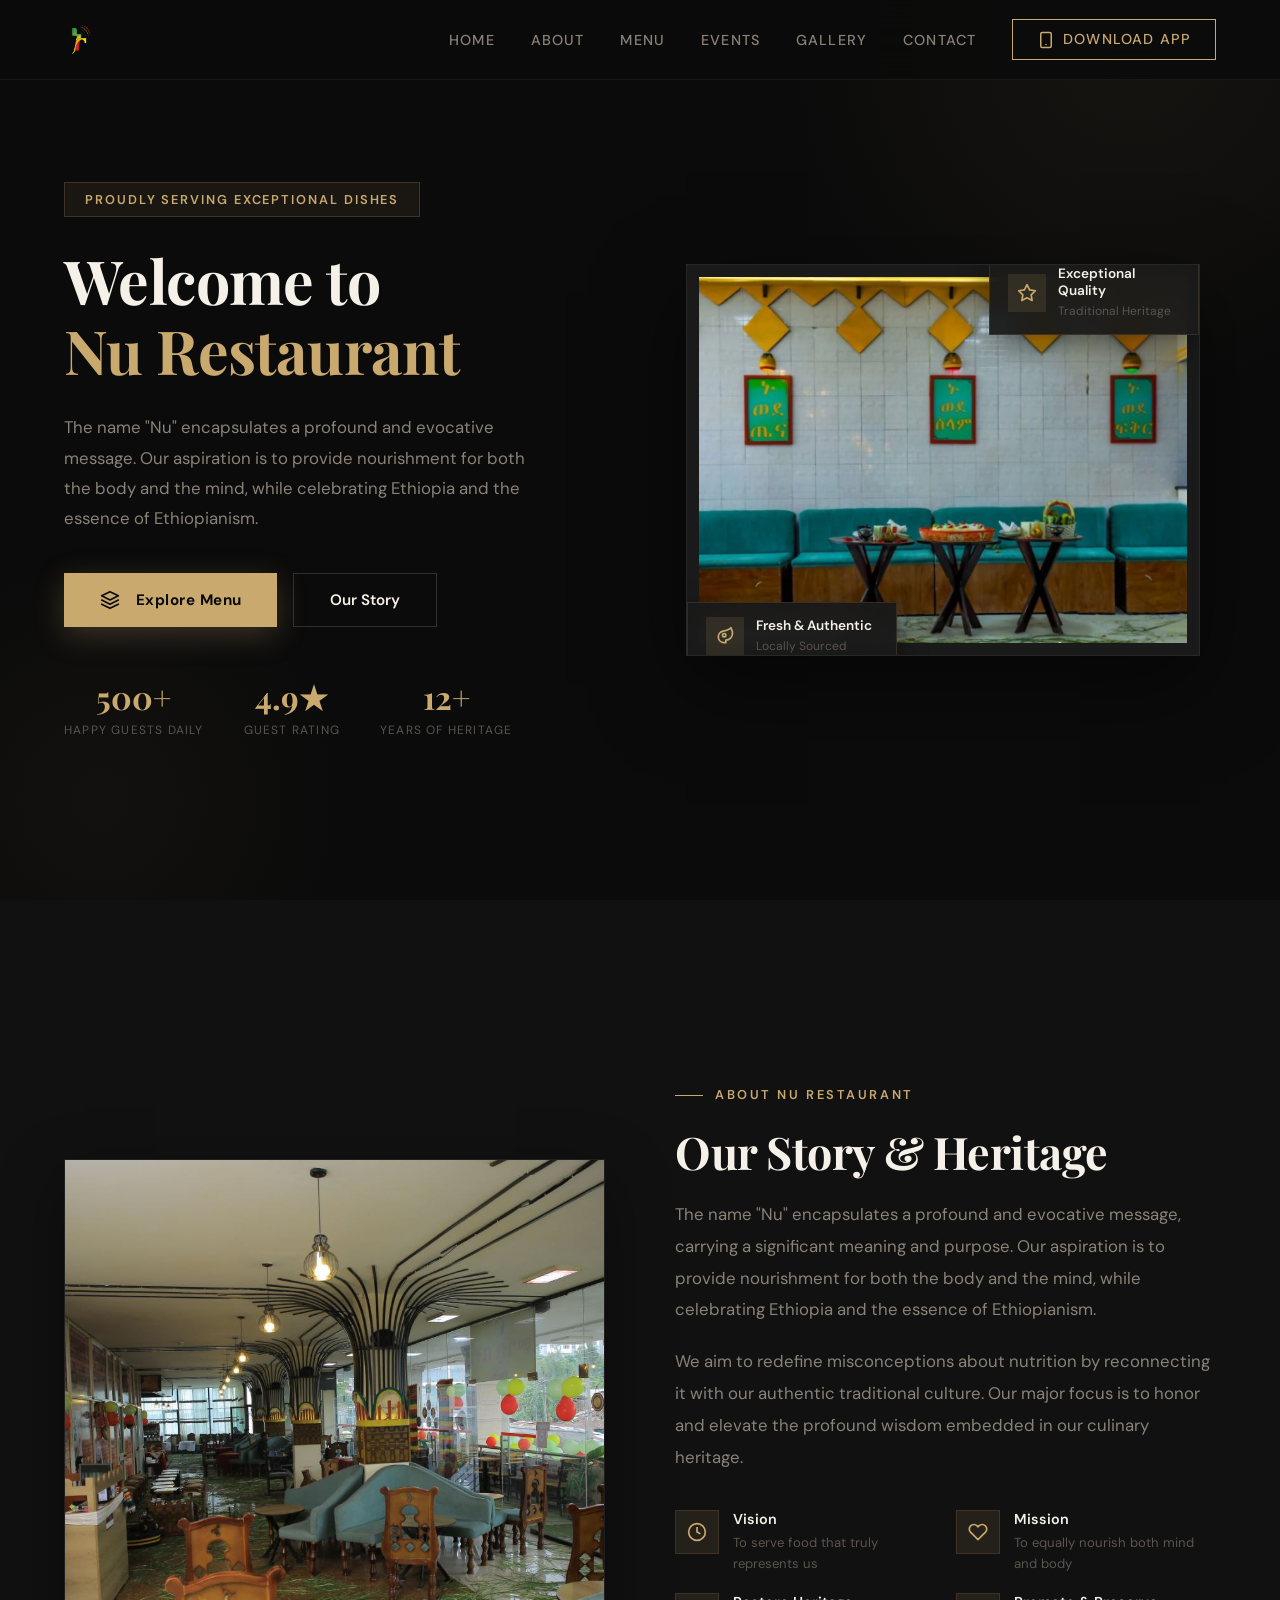
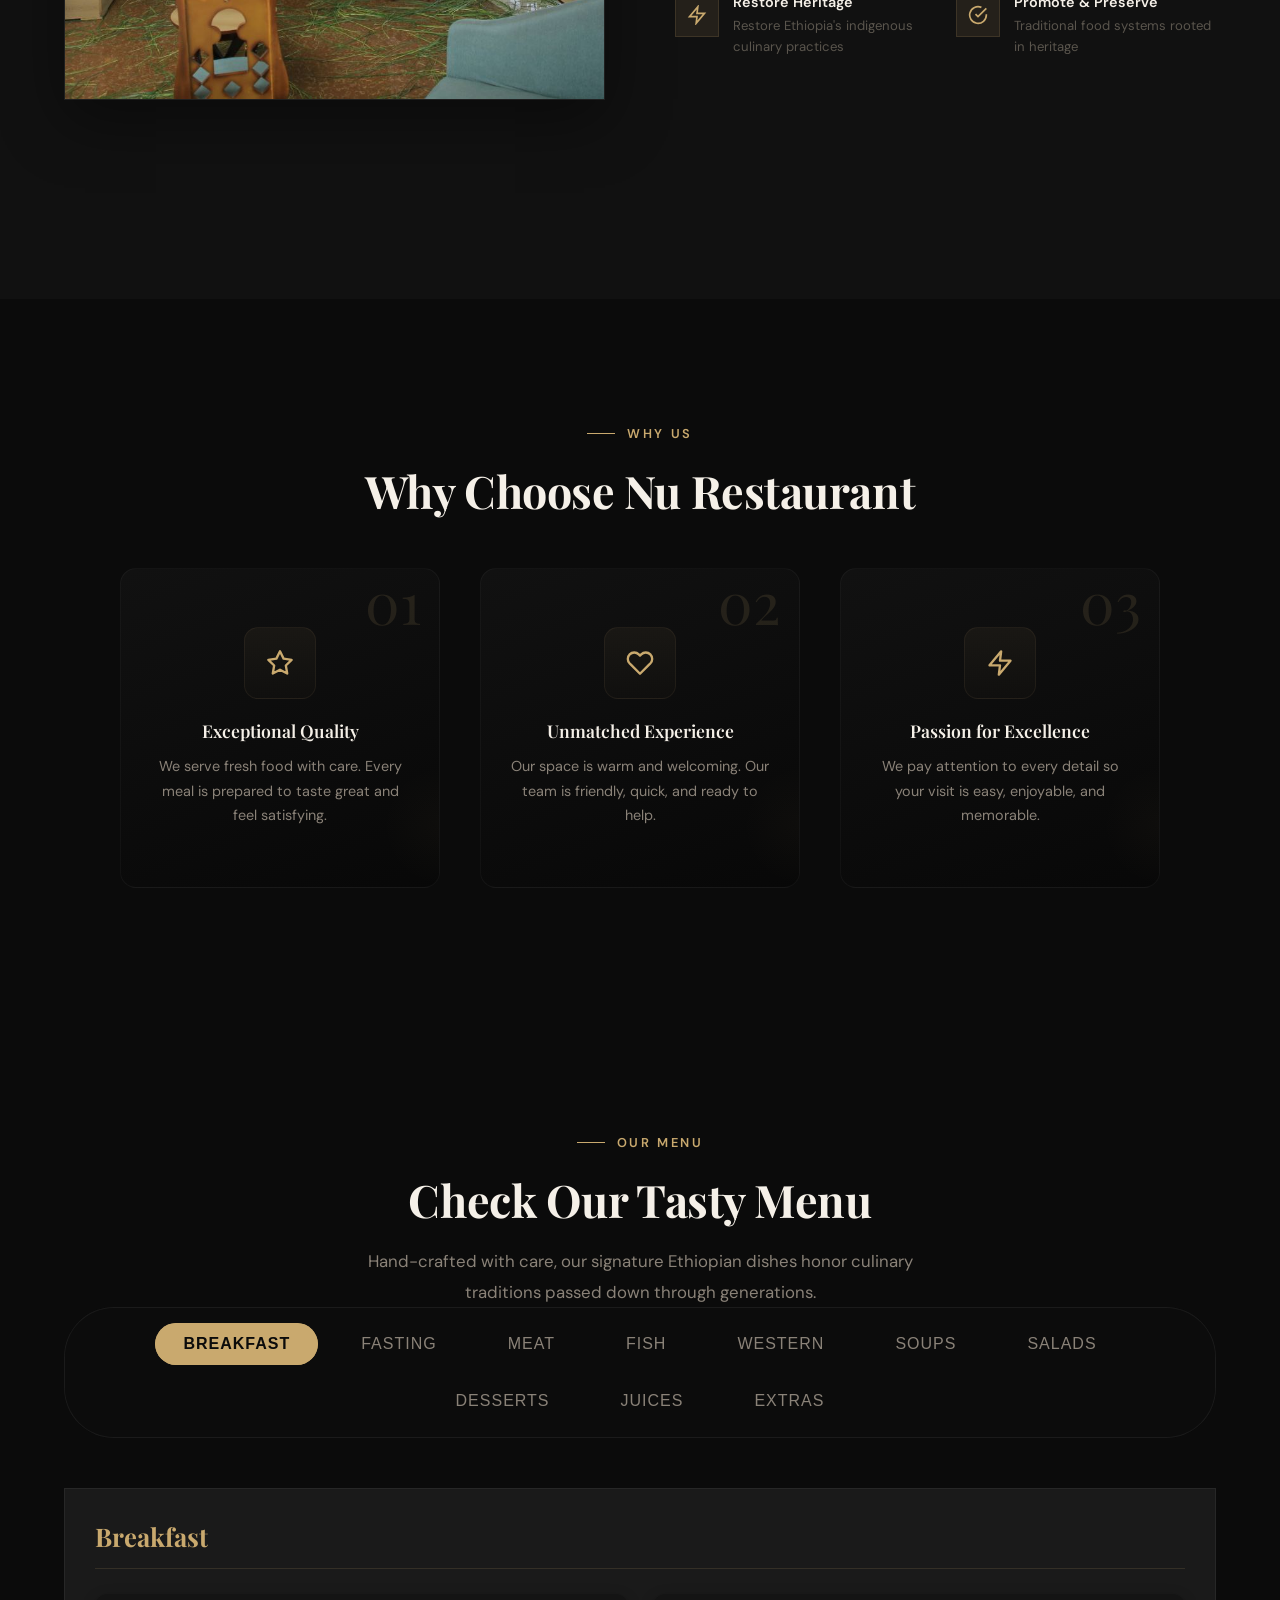
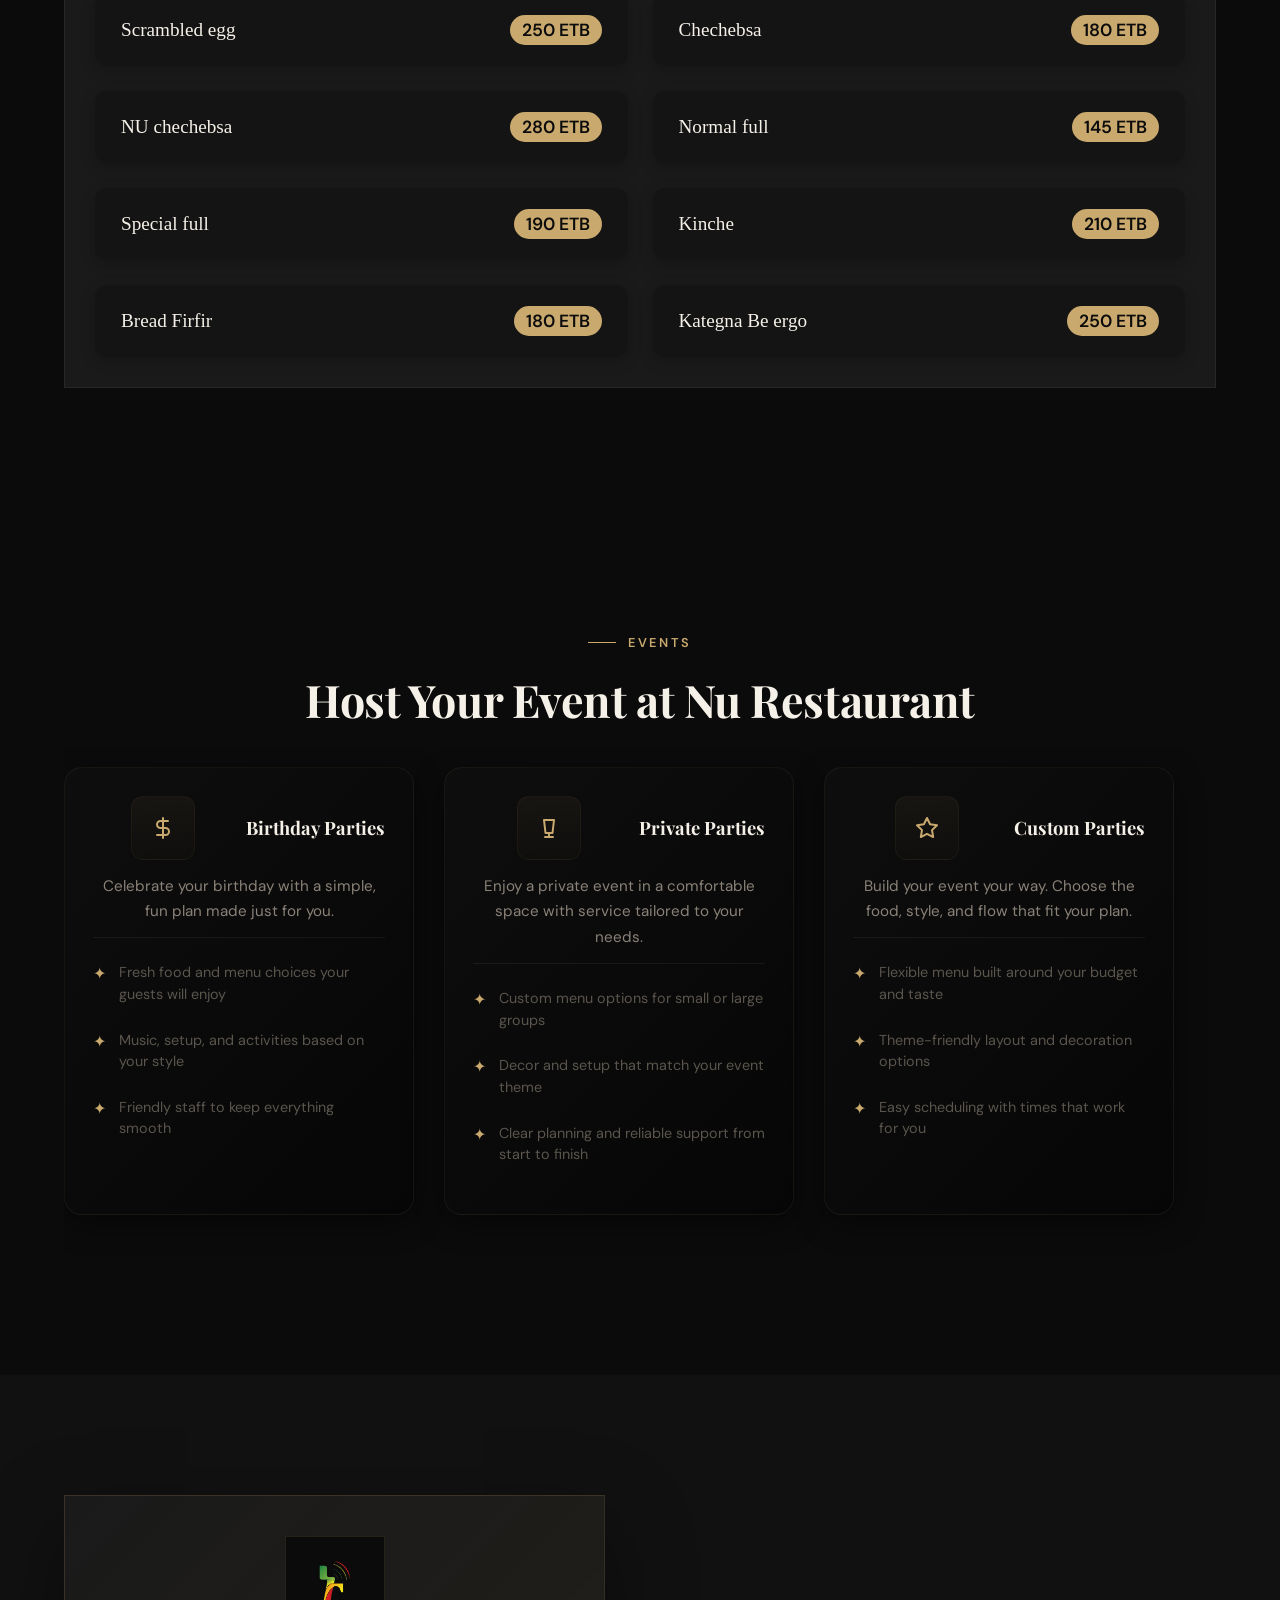
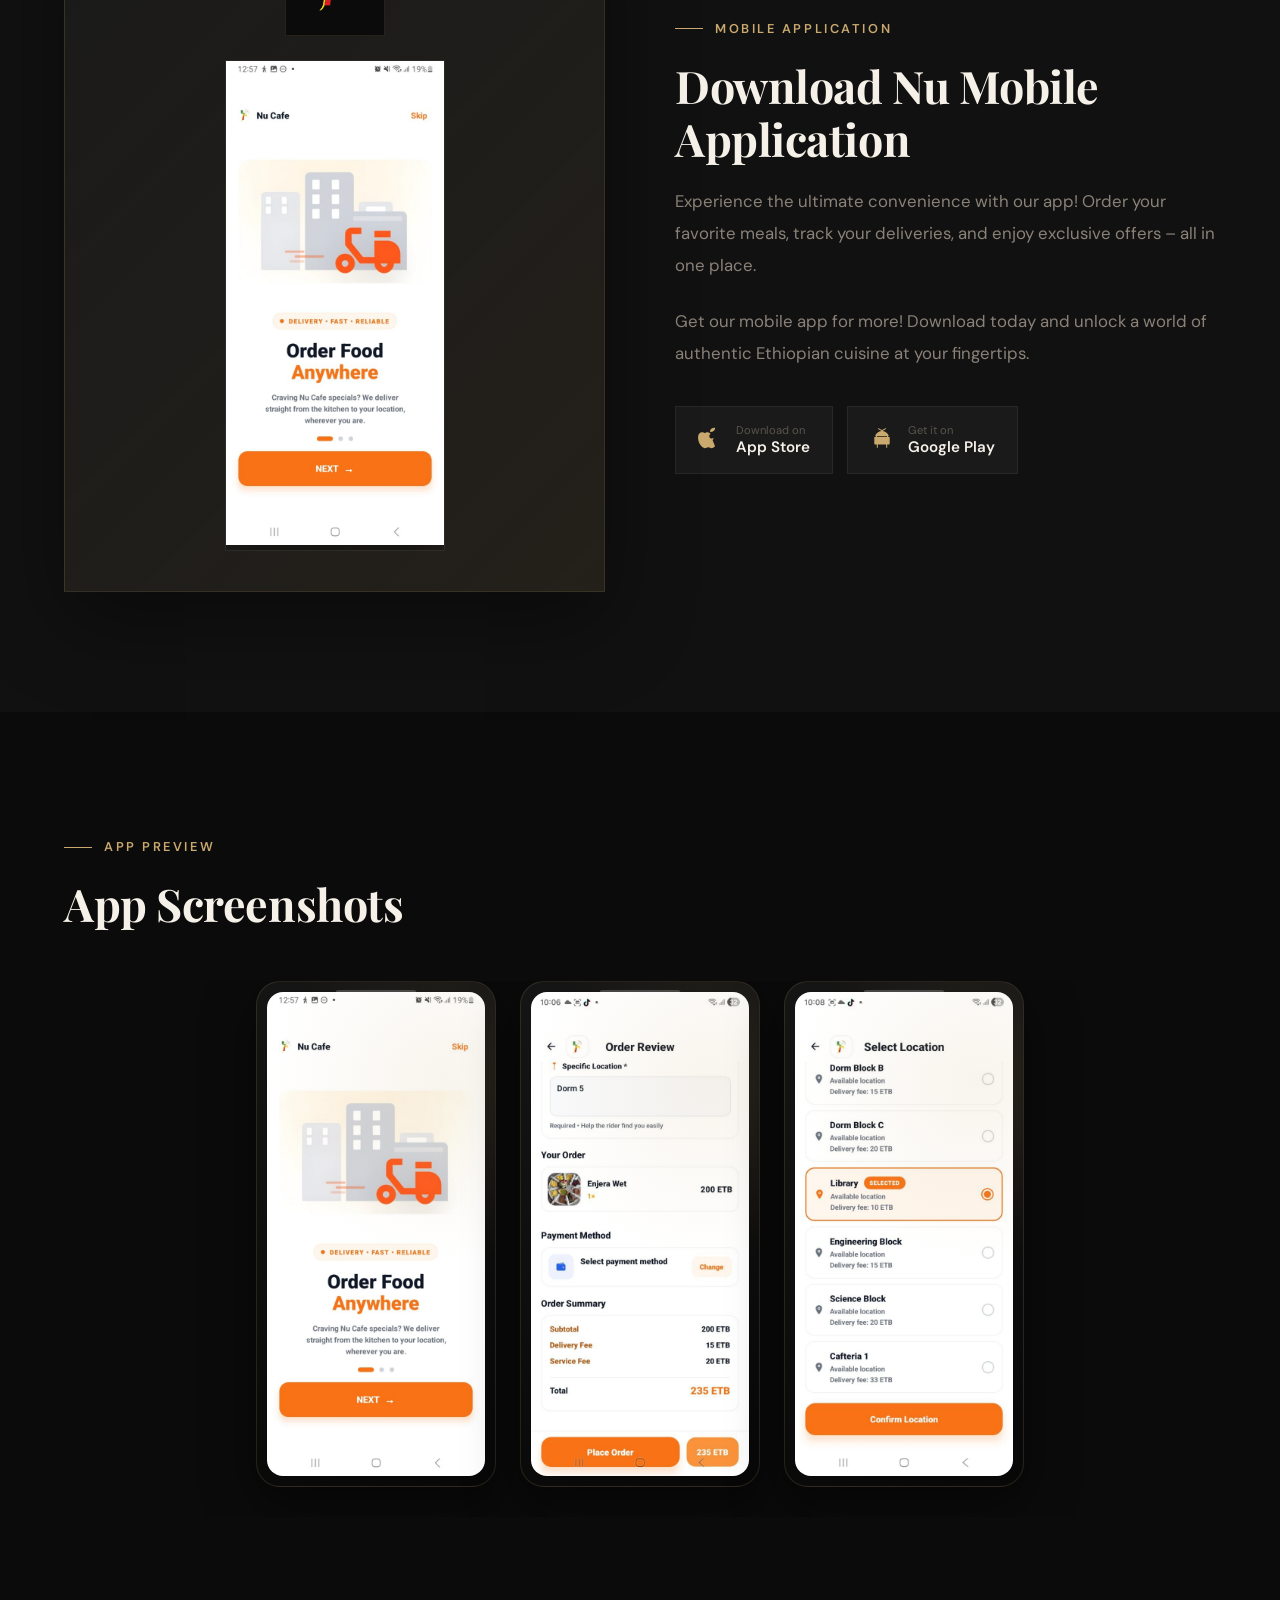
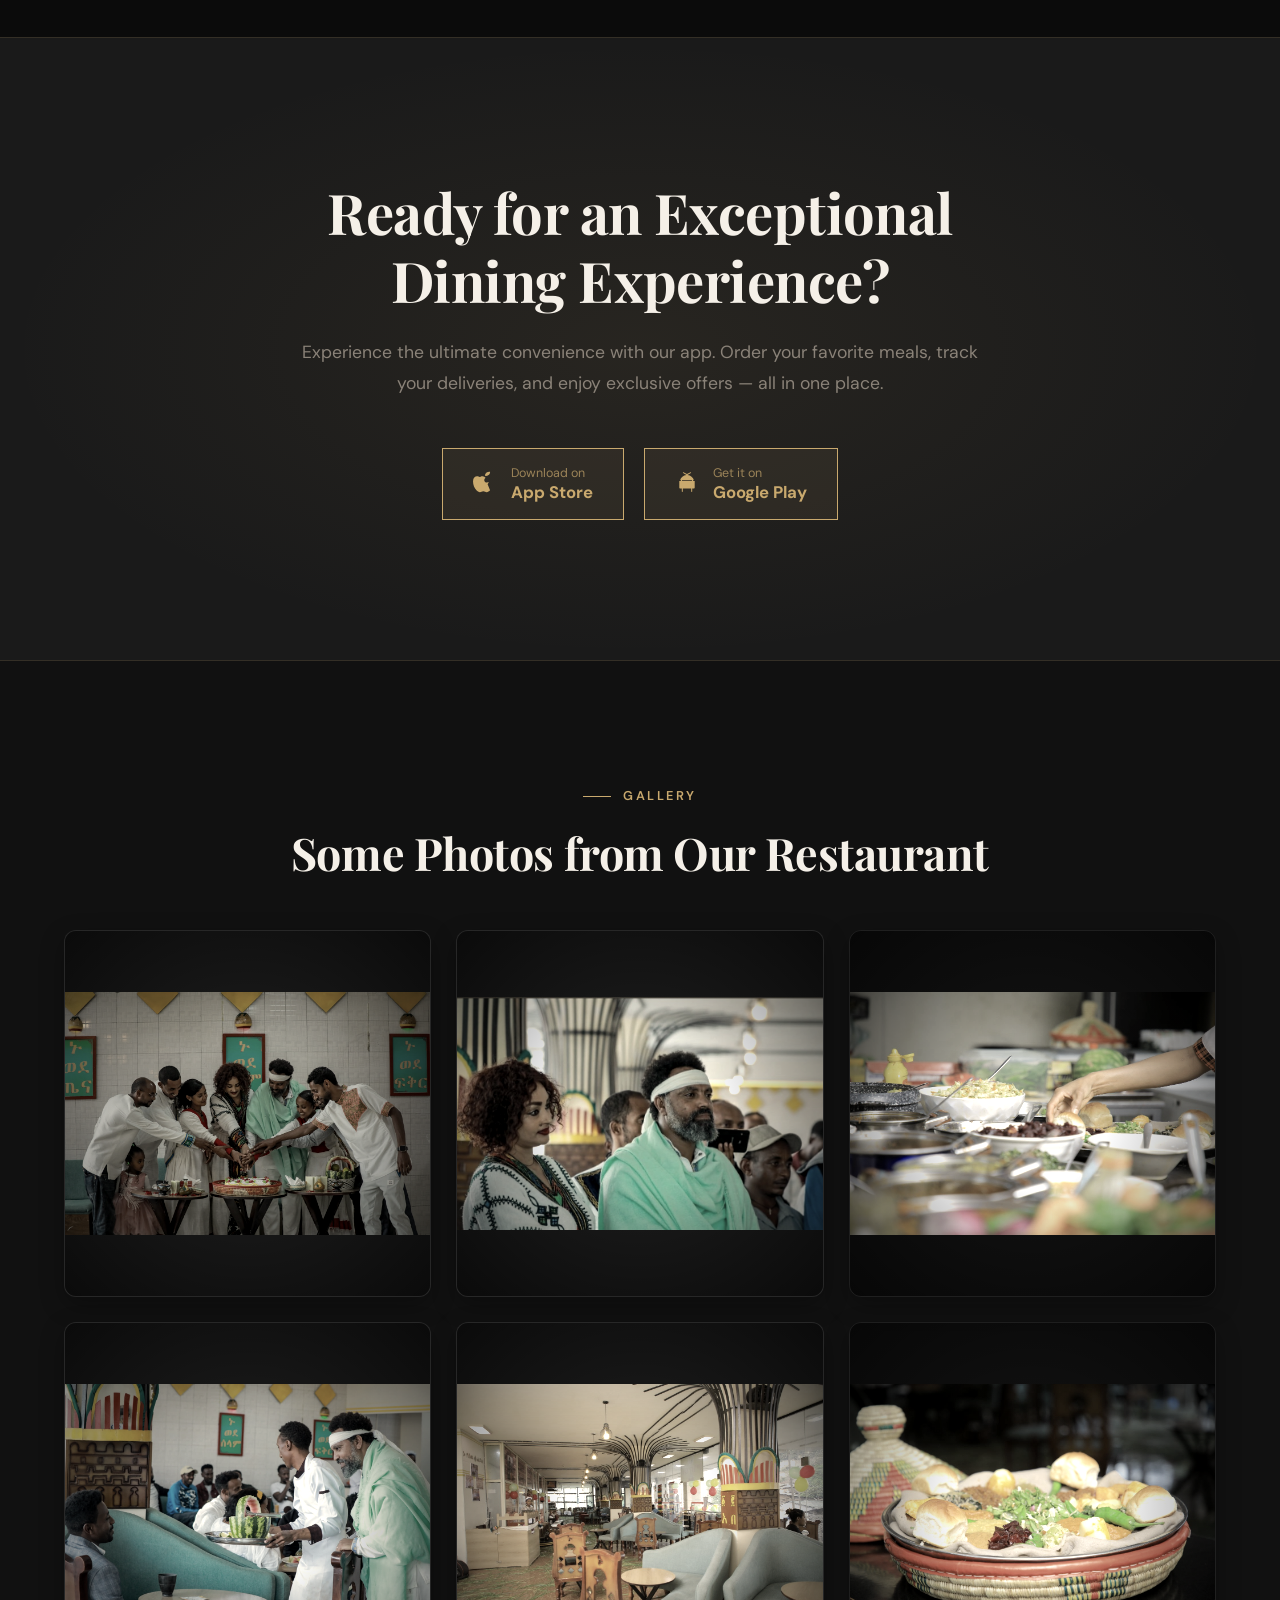
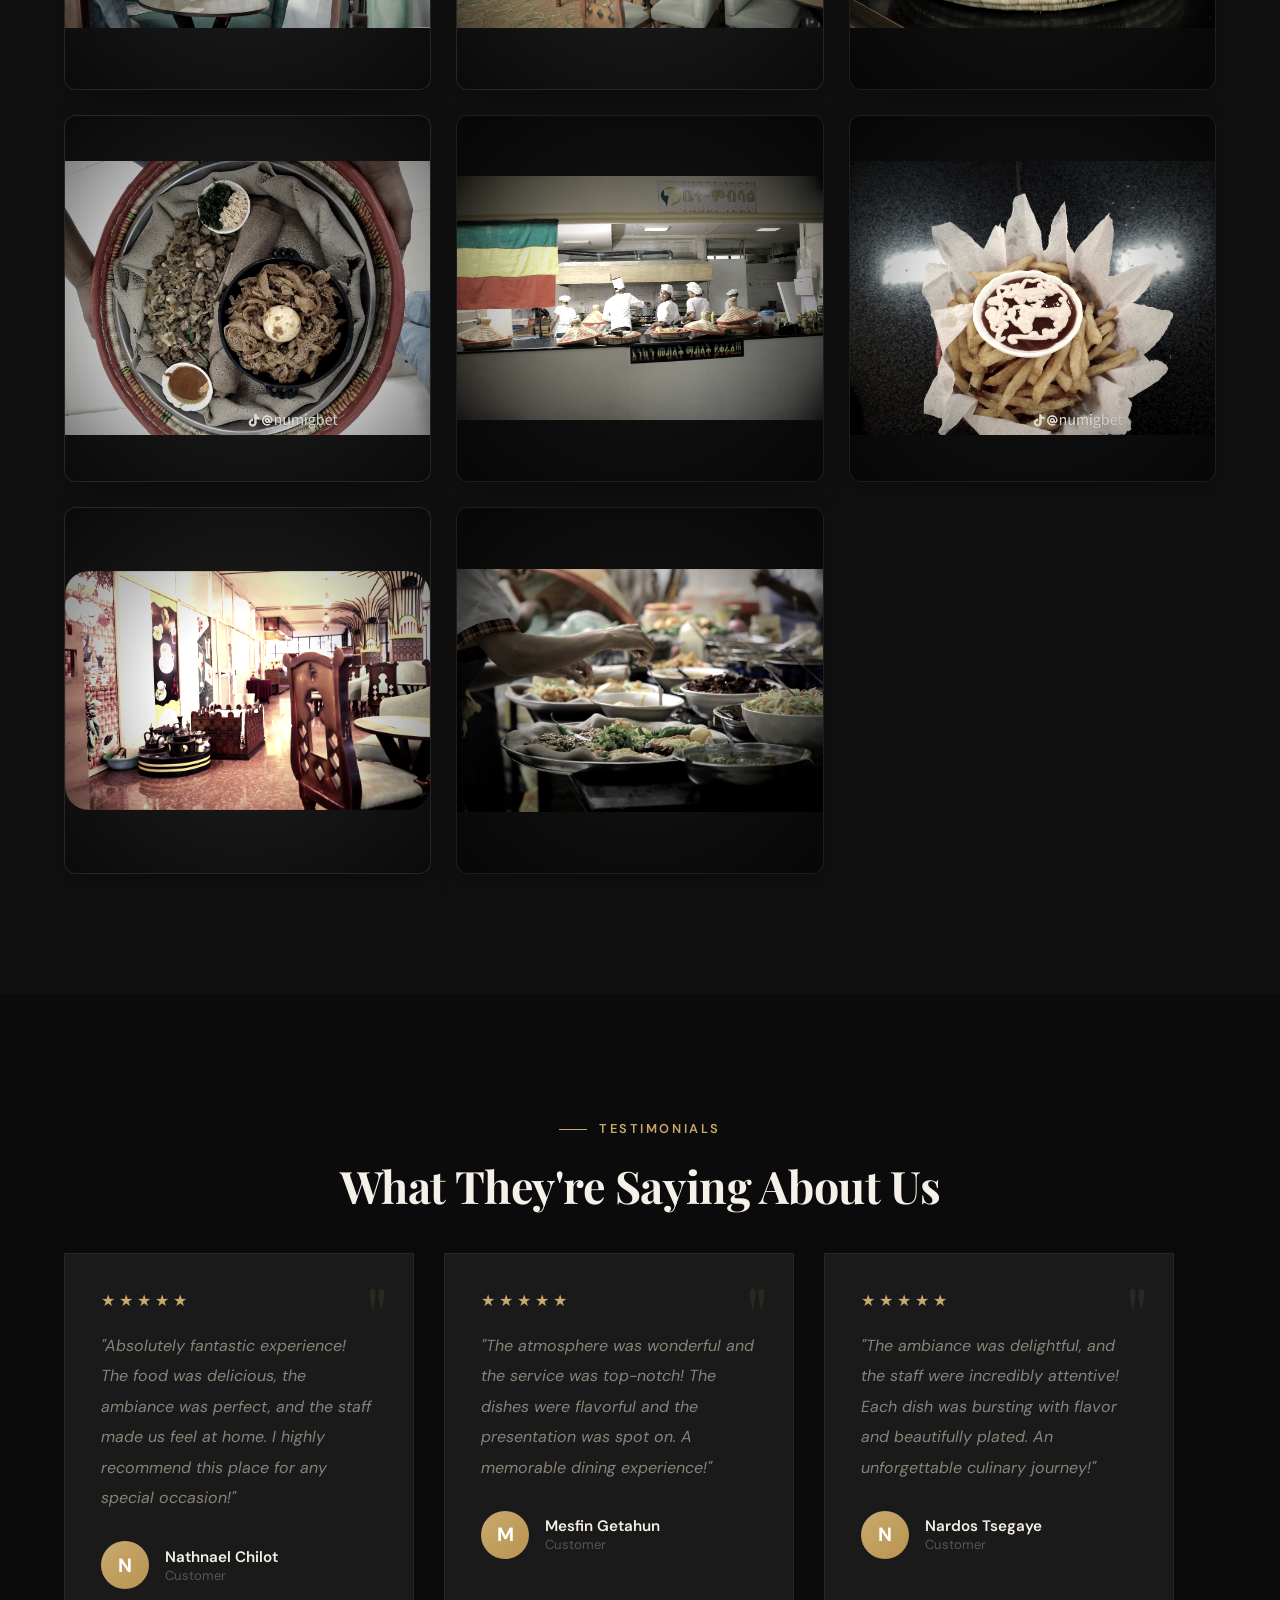
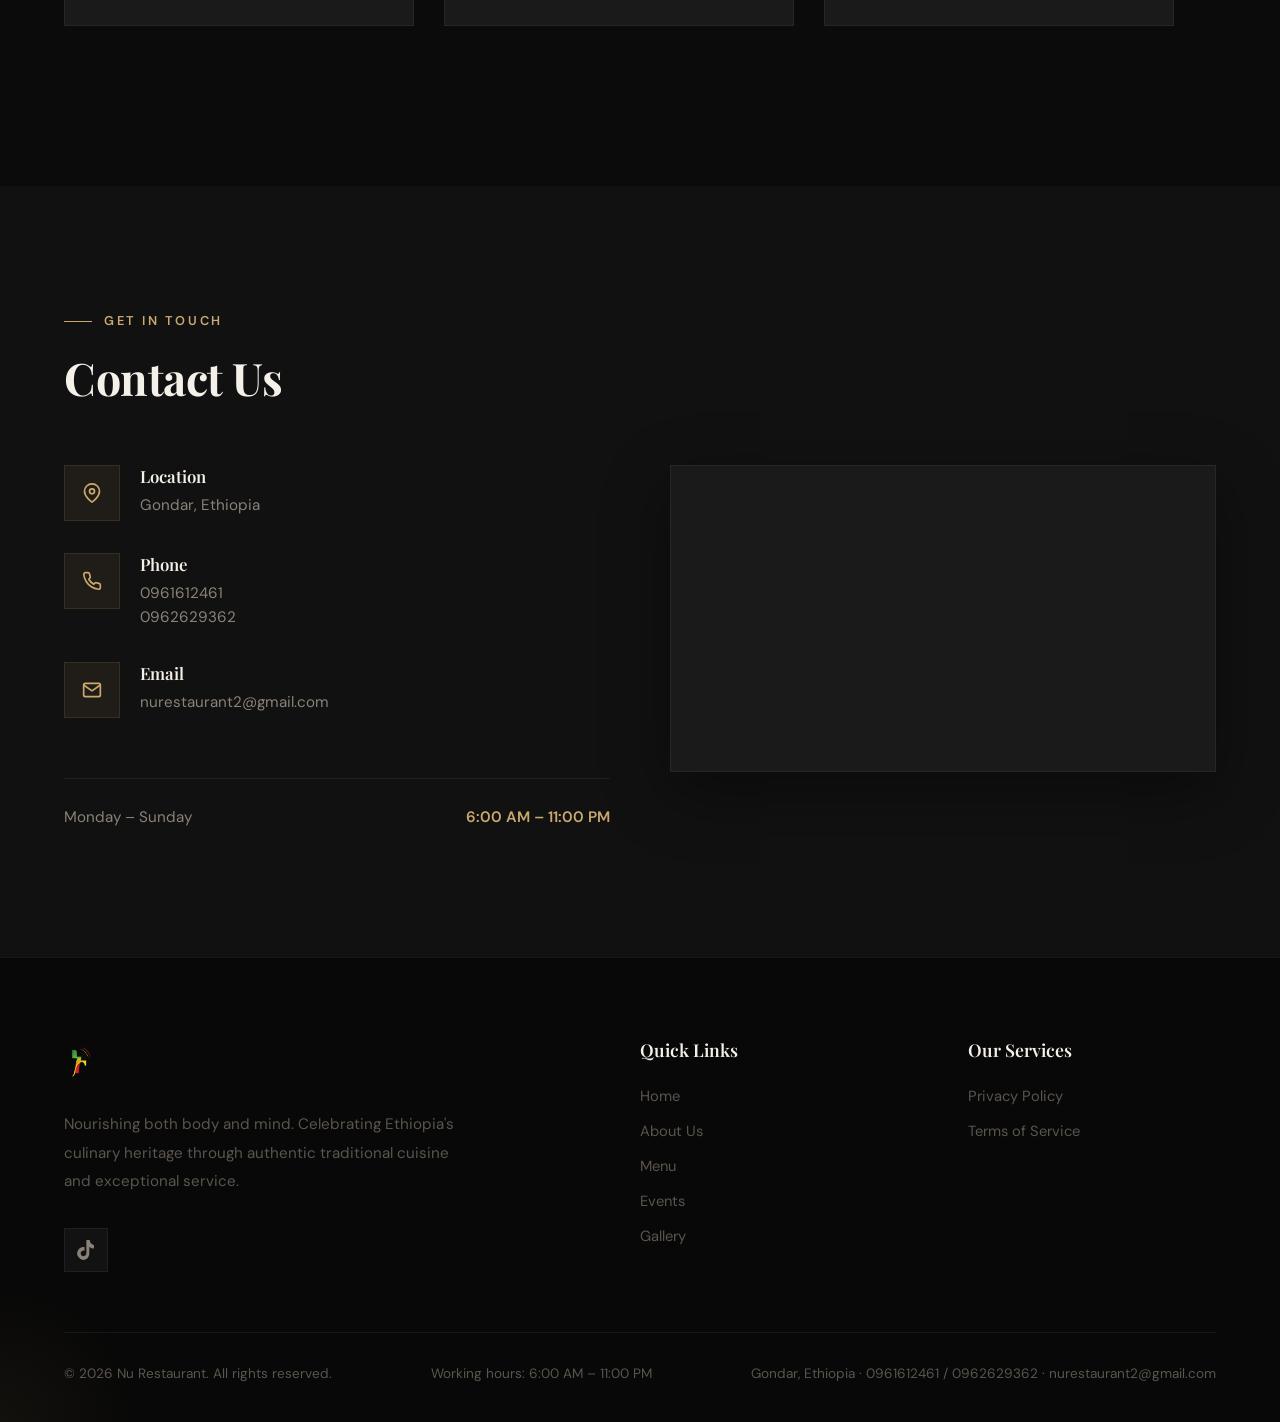
==== commit 2c29a2da: "improved readability and maintainability" ====
--- a/index.html
+++ b/index.html
@@ -102,7 +102,7 @@
             <div class="hero-image" data-anim="fade-left">
                 <div class="hero-food-card">
                     <div class="hero-food-img">
-                        <img src="images/hero.png" alt="Nu Restaurant Ethiopian Cuisine"
+                        <img src="images/hero.jpg" alt="Nu Restaurant Ethiopian Cuisine"
                             style="width: 100%; height: 100%; object-fit: cover;">
                     </div>
                     <div class="floating-badge top-right" data-anim="fade-up" data-delay="500">
@@ -134,7 +134,7 @@
         <div class="section-inner">
             <div class="about-grid">
                 <div class="about-img" data-anim="fade-right">
-                    <img src="images/about.png" alt="Nu Restaurant Interior"
+                    <img src="images/aboutus.jpg" alt="Nu Restaurant Interior"
                         style="width: 100%; height: 100%; object-fit: cover;">
                 </div>
                 <div class="about-content" data-anim="fade-left">
@@ -197,10 +197,11 @@
         <div class="section-inner">
             <div style="text-align:center;" data-anim="fade-up">
                 <div class="section-tag">Why Us</div>
-                <h2 class="section-title">Why Choose Our Restaurant</h2>
+                <h2 class="section-title">Why Choose Nu Restaurant</h2>
             </div>
             <div class="features-grid">
                 <div class="feature-card" data-anim="fade-up" data-delay="100">
+                    <div class="feature-number">01</div>
                     <div class="feature-icon"><svg width="28" height="28" viewBox="0 0 24 24" fill="none"
                             stroke="currentColor" stroke-width="2" stroke-linecap="round" stroke-linejoin="round">
                             <polygon
@@ -208,10 +209,10 @@
                             </polygon>
                         </svg></div>
                     <h4>Exceptional Quality</h4>
-                    <p>We focus on delivering the highest quality service, ensuring every experience exceeds
-                        expectations. Our commitment to excellence sets us apart.</p>
+                    <p>We serve fresh food with care. Every meal is prepared to taste great and feel satisfying.</p>
                 </div>
                 <div class="feature-card" data-anim="fade-up" data-delay="200">
+                    <div class="feature-number">02</div>
                     <div class="feature-icon"><svg width="28" height="28" viewBox="0 0 24 24" fill="none"
                             stroke="currentColor" stroke-width="2" stroke-linecap="round" stroke-linejoin="round">
                             <path
@@ -219,18 +220,16 @@
                             </path>
                         </svg></div>
                     <h4>Unmatched Experience</h4>
-                    <p>We ensure an unforgettable experience by delivering exceptional service and creating an
-                        atmosphere
-                        that fosters comfort and satisfaction for all our guests.</p>
+                    <p>Our space is warm and welcoming. Our team is friendly, quick, and ready to help.</p>
                 </div>
                 <div class="feature-card" data-anim="fade-up" data-delay="300">
+                    <div class="feature-number">03</div>
                     <div class="feature-icon"><svg width="28" height="28" viewBox="0 0 24 24" fill="none"
                             stroke="currentColor" stroke-width="2" stroke-linecap="round" stroke-linejoin="round">
                             <path d="M13 2L3 14h9l-1 8 10-12h-9l1-8z"></path>
                         </svg></div>
                     <h4>Passion for Excellence</h4>
-                    <p>We are dedicated to providing exceptional service and experiences, ensuring that every detail is
-                        thoughtfully crafted to exceed expectations.</p>
+                    <p>We pay attention to every detail so your visit is easy, enjoyable, and memorable.</p>
                 </div>
             </div>
         </div>
@@ -682,7 +681,7 @@
         <div class="section-inner">
             <div style="text-align:center;" data-anim="fade-up">
                 <div class="section-tag">Events</div>
-                <h2 class="section-title">Organize Your Events in Our Restaurant</h2>
+                <h2 class="section-title">Host Your Event at Nu Restaurant</h2>
             </div>
             <div class="events-carousel carousel-container">
                 <div class="carousel-track events-track">
@@ -695,13 +694,11 @@
                                 </svg></div>
                             <h3>Birthday Parties</h3>
                         </div>
-                        <p>Celebrate your special day with our customized birthday party packages, designed to create
-                            lasting
-                            memories.</p>
+                        <p>Celebrate your birthday with a simple, fun plan made just for you.</p>
                         <ul>
-                            <li>Enjoy a variety of delicious dishes, prepared with fresh ingredients</li>
-                            <li>Fun activities and entertainment tailored to your preferences</li>
-                            <li>Professional service to ensure a smooth and memorable experience</li>
+                            <li>Fresh food and menu choices your guests will enjoy</li>
+                            <li>Music, setup, and activities based on your style</li>
+                            <li>Friendly staff to keep everything smooth</li>
                         </ul>
                     </div>
                     <div class="event-card" data-anim="fade-up" data-delay="200">
@@ -713,12 +710,11 @@
                                 </svg></div>
                             <h3>Private Parties</h3>
                         </div>
-                        <p>Celebrate in style with our exclusive private party packages, designed to provide a memorable
-                            experience tailored to your needs.</p>
+                        <p>Enjoy a private event in a comfortable space with service tailored to your needs.</p>
                         <ul>
-                            <li>Enjoy personalized menus with a variety of exquisite dishes</li>
-                            <li>Custom decorations and ambiance that reflect your unique style</li>
-                            <li>Expert coordination and service to ensure a seamless event</li>
+                            <li>Custom menu options for small or large groups</li>
+                            <li>Decor and setup that match your event theme</li>
+                            <li>Clear planning and reliable support from start to finish</li>
                         </ul>
                     </div>
                     <div class="event-card" data-anim="fade-up" data-delay="300">
@@ -731,12 +727,11 @@
                                 </svg></div>
                             <h3>Custom Parties</h3>
                         </div>
-                        <p>Create your dream event with our custom party packages, tailored to suit your preferences and
-                            needs for a truly unique celebration.</p>
+                        <p>Build your event your way. Choose the food, style, and flow that fit your plan.</p>
                         <ul>
-                            <li>A fully customizable menu with a variety of options</li>
-                            <li>Theme decorations to match your vision and style</li>
-                            <li>Flexible event scheduling to accommodate your timing</li>
+                            <li>Flexible menu built around your budget and taste</li>
+                            <li>Theme-friendly layout and decoration options</li>
+                            <li>Easy scheduling with times that work for you</li>
                         </ul>
                     </div>
                 </div>
@@ -795,17 +790,14 @@
                 <h2 class="section-title">App Screenshots</h2>
             </div>
             <div class="screenshots-scroll">
-                <div class="phone-mockup" style="padding: 0; background: transparent; box-shadow: none;">
-                    <img src="images/image.png" alt="App Screenshot 1"
-                        style="width: 100%; height: 100%; object-fit: cover; box-shadow: 0 20px 50px rgba(0,0,0,0.4);">
-                </div>
-                <div class="phone-mockup" style="padding: 0; background: transparent; box-shadow: none;">
-                    <img src="images/image2.png" alt="App Screenshot 2"
-                        style="width: 100%; height: 100%; object-fit: cover; box-shadow: 0 20px 50px rgba(0,0,0,0.4);">
-                </div>
-                <div class="phone-mockup" style="padding: 0; background: transparent; box-shadow: none;">
-                    <img src="images/image3.png" alt="App Screenshot 3"
-                        style="width: 100%; height: 100%; object-fit: cover; box-shadow: 0 20px 50px rgba(0,0,0,0.4);">
+                <div class="phone-mockup">
+                    <img src="images/image.png" alt="App Screenshot 1" class="screenshot-image">
+                </div>
+                <div class="phone-mockup">
+                    <img src="images/image2.png" alt="App Screenshot 2" class="screenshot-image">
+                </div>
+                <div class="phone-mockup">
+                    <img src="images/image3.png" alt="App Screenshot 3" class="screenshot-image">
                 </div>
             </div>
         </div>
@@ -849,22 +841,37 @@
             </div>
             <div class="gallery-grid">
                 <div class="gallery-item g1" data-anim="fade-up" data-delay="100" onclick="openLightbox(0)">
-                    <img src="images/visual.png" alt="Food Gallery">
+                    <img src="images/visual.jpg" alt="Food Gallery">
                 </div>
                 <div class="gallery-item g2" data-anim="fade-up" data-delay="200" onclick="openLightbox(1)">
-                    <img src="images/visual1.png" alt="Food Gallery">
+                    <img src="images/visual1.jpg" alt="Food Gallery">
                 </div>
                 <div class="gallery-item g3" data-anim="fade-up" data-delay="300" onclick="openLightbox(2)">
-                    <img src="images/menu.png" alt="Food Gallery">
+                    <img src="images/visual2.jpg" alt="Food Gallery">
                 </div>
                 <div class="gallery-item g4" data-anim="fade-up" data-delay="100" onclick="openLightbox(3)">
-                    <img src="images/menu1.png" alt="Food Gallery">
+                    <img src="images/visual3.png" alt="Food Gallery">
                 </div>
                 <div class="gallery-item g5" data-anim="fade-up" data-delay="200" onclick="openLightbox(4)">
-                    <img src="images/menu2.png" alt="Food Gallery">
+                    <img src="images/visual4.jpg" alt="Food Gallery">
                 </div>
                 <div class="gallery-item g6" data-anim="fade-up" data-delay="300" onclick="openLightbox(5)">
-                    <img src="images/about.png" alt="Nu Restaurant Interior">
+                    <img src="images/visual5.jpg" alt="Food Gallery">
+                </div>
+                <div class="gallery-item g7" data-anim="fade-up" data-delay="100" onclick="openLightbox(6)">
+                    <img src="images/visual6.jpg" alt="Nu Restaurant Interior">
+                </div>
+                <div class="gallery-item g8" data-anim="fade-up" data-delay="200" onclick="openLightbox(7)">
+                    <img src="images/visual7.jpg" alt="Food Gallery">
+                </div>
+                <div class="gallery-item g9" data-anim="fade-up" data-delay="300" onclick="openLightbox(8)">
+                    <img src="images/visual8.jpg" alt="Food Gallery">
+                </div>
+                <div class="gallery-item g10" data-anim="fade-up" data-delay="100" onclick="openLightbox(9)">
+                    <img src="images/visual9.jpg" alt="Food Gallery">
+                </div>
+                <div class="gallery-item g11" data-anim="fade-up" data-delay="200" onclick="openLightbox(10)">
+                    <img src="images/visual10.jpg" alt="Food Gallery">
                 </div>
             </div>
         </div>
--- a/style.css
+++ b/style.css
@@ -985,17 +985,57 @@
 .phone-mockup {
   flex-shrink: 0;
   width: 240px;
-  background: var(--dark-card);
+  background: linear-gradient(160deg, rgba(22,22,22,0.95), rgba(8,8,8,0.95));
   padding: 10px;
-  box-shadow: 0 20px 60px rgba(0, 0, 0, 0.5);
-  border: 1px solid var(--border-subtle);
-  transition: all 0.5s;
+  border-radius: 24px;
+  box-shadow: 0 18px 50px rgba(0, 0, 0, 0.5);
+  border: 1px solid rgba(201, 169, 110, 0.16);
+  transition: transform 0.45s, box-shadow 0.45s, border-color 0.45s;
+  position: relative;
+  overflow: hidden;
+}
+
+.phone-mockup::before {
+  content: '';
+  position: absolute;
+  top: 8px;
+  left: 50%;
+  transform: translateX(-50%);
+  width: 34%;
+  height: 6px;
+  border-radius: 10px;
+  background: rgba(255, 255, 255, 0.2);
+  z-index: 2;
+}
+
+.phone-mockup::after {
+  content: '';
+  position: absolute;
+  inset: 0;
+  background: radial-gradient(circle at 80% 20%, rgba(201, 169, 110, 0.12), transparent 40%);
+  pointer-events: none;
+  z-index: 1;
+}
+
+.screenshot-image {
+  width: 100%;
+  height: 100%;
+  display: block;
+  object-fit: cover;
+  border-radius: 16px;
+  position: relative;
+  z-index: 0;
+  transition: transform 0.45s ease;
 }
 
 .phone-mockup:hover {
-  transform: translateY(-10px);
-  border-color: var(--border-dark);
-  box-shadow: var(--shadow-gold);
+  transform: translateY(-12px) scale(1.02);
+  border-color: rgba(201, 169, 110, 0.38);
+  box-shadow: 0 26px 70px rgba(201, 169, 110, 0.2);
+}
+
+.phone-mockup:hover .screenshot-image {
+  transform: scale(1.03);
 }
 
 /* ═══════ DOWNLOAD CTA ═══════ */
@@ -2027,3 +2067,226 @@
 .event-icon {
   margin-bottom: 0; /* Override old margin */
 }
+
+/* ═══════ PREMIUM VISUAL UPGRADES (WHY US, EVENTS, GALLERY) ═══════ */
+
+/* 1. WHY US (.feature-card) */
+.features-grid {
+  gap: 40px;
+}
+.feature-card {
+  background: linear-gradient(160deg, rgba(18,18,18,0.95), rgba(8,8,8,0.95));
+  border: 1px solid rgba(255,255,255,0.04);
+  border-radius: 16px;
+  padding: 36px 28px;
+  position: relative;
+  overflow: hidden;
+  transition: transform 0.45s cubic-bezier(0.2, 0.9, 0.2, 1), box-shadow 0.45s;
+  z-index: 1;
+  min-height: 320px;
+  display: flex;
+  flex-direction: column;
+  align-items: center;
+  justify-content: center;
+  text-align: center;
+}
+.feature-card::before {
+  content: '';
+  position: absolute;
+  top: -10%; left: -30%;
+  width: 160%; height: 120%;
+  background: radial-gradient(circle at 10% 20%, rgba(201,169,110,0.02), transparent 10%), radial-gradient(circle at 80% 80%, rgba(201,169,110,0.03), transparent 12%);
+  transform: rotate(-6deg);
+  transition: all 0.7s ease;
+  z-index: -1;
+}
+.feature-card:hover {
+  transform: translateY(-10px) scale(1.01);
+  border-color: rgba(201,169,110,0.22);
+  box-shadow: 0 20px 50px rgba(201,169,110,0.08), inset 0 0 40px rgba(201,169,110,0.01);
+}
+.feature-card:hover::before {
+  transform: rotate(-6deg) translateX(6%);
+}
+.feature-number {
+  font-size: 3.6rem;
+  font-family: 'Playfair Display', serif;
+  background: linear-gradient(45deg, var(--gold), var(--gold-light));
+  background-clip: text;
+  -webkit-background-clip: text;
+  -webkit-text-fill-color: transparent;
+  opacity: 0.12;
+  position: absolute;
+  top: -6px; right: 18px;
+  transition: all 0.4s;
+}
+.feature-card:hover .feature-number {
+  opacity: 0.28;
+  transform: scale(1.08);
+}
+.feature-icon {
+  width: 72px;
+  height: 72px;
+  background: linear-gradient(180deg, rgba(201,169,110,0.06), rgba(201,169,110,0.02));
+  border: 1px solid rgba(201,169,110,0.08);
+  border-radius: 14px;
+  display: flex;
+  align-items: center;
+  justify-content: center;
+  margin: 0 auto 20px;
+  transition: transform 0.45s, box-shadow 0.45s;
+}
+.feature-card:hover .feature-icon {
+  transform: translateY(-6px) scale(1.04);
+  box-shadow: 0 8px 30px rgba(201,169,110,0.06);
+}
+
+.feature-card h4 {
+  margin-bottom: 12px;
+}
+
+.feature-card p {
+  max-width: 30ch;
+  margin: 0 auto;
+}
+
+/* Center Why Us cards layout */
+#features .section-inner {
+  max-width: 1200px;
+  margin: 0 auto;
+}
+
+.features-grid {
+  grid-template-columns: repeat(3, minmax(240px, 320px));
+  justify-content: center;
+  max-width: 1100px;
+  margin: 50px auto 0;
+}
+
+/* 2. EVENTS (.event-card) */
+.event-card {
+  background: linear-gradient(135deg, rgba(14,14,14,0.98), rgba(6,6,6,0.98));
+  border: 1px solid rgba(201,169,110,0.08);
+  border-radius: 18px;
+  padding: 28px 28px 36px;
+  box-shadow: 0 8px 30px rgba(0,0,0,0.45);
+  transition: transform 0.4s ease, box-shadow 0.4s ease, border-color 0.4s;
+  position: relative;
+  overflow: visible;
+}
+.event-card::after {
+  content: '';
+  position: absolute;
+  bottom: 6px; left: 12%; right: 12%;
+  height: 3px;
+  background: linear-gradient(90deg, rgba(201,169,110,0.18), rgba(201,169,110,0.05));
+  border-radius: 3px 3px 0 0;
+  transform: scaleX(0);
+  transform-origin: center;
+  transition: transform 0.45s ease;
+}
+.event-card:hover {
+  transform: translateY(-10px) scale(1.02);
+  box-shadow: 0 24px 60px rgba(201,169,110,0.14);
+  border-color: rgba(201,169,110,0.38);
+}
+.event-card:hover::after { transform: scaleX(1); }
+.event-header { display: flex; align-items: center; gap: 14px; margin-bottom: 14px; text-align: left; }
+.event-icon { width: 64px; height: 64px; border-radius: 12px; display: flex; align-items: center; justify-content: center; background: linear-gradient(180deg, rgba(201,169,110,0.06), rgba(201,169,110,0.02)); border: 1px solid rgba(201,169,110,0.06); transition: transform 0.35s ease, box-shadow 0.35s ease; }
+.event-card:hover .event-icon { transform: translateY(-6px) rotate(-6deg); box-shadow: 0 12px 36px rgba(201,169,110,0.08); }
+.event-card h3 { margin: 0; font-size: 1.15rem; }
+.event-card p { margin-bottom: 12px; color: var(--text-muted); }
+.event-card ul { margin-top: 8px; }
+.event-card ul li { position: relative; padding-left: 26px; margin-bottom: 12px; }
+.event-card ul li::before { content: '✦'; position: absolute; left: 0; top: 0; color: var(--gold); font-size: 1rem; line-height: inherit; }
+
+/* Center App Preview cards */
+#screenshots .section-inner {
+  max-width: 1200px;
+  margin: 0 auto;
+}
+
+.screenshots-scroll {
+  justify-content: center;
+  padding-left: 0;
+  padding-right: 0;
+}
+
+@media (max-width: 992px) {
+  .features-grid {
+    grid-template-columns: repeat(2, minmax(240px, 320px));
+  }
+}
+
+@media (max-width: 640px) {
+  .features-grid {
+    grid-template-columns: 1fr;
+    max-width: 420px;
+  }
+
+  .screenshots-scroll {
+    justify-content: flex-start;
+    padding-left: 20px;
+  }
+}
+
+/* 3. GALLERY (.gallery-grid & item) */
+.gallery-grid {
+    display: block !important; /* override grid to use masonry column-count */
+    column-count: 3;
+    column-gap: 25px;
+}
+@media (max-width: 900px) {
+    .gallery-grid { column-count: 2; }
+}
+@media (max-width: 500px) {
+    .gallery-grid { column-count: 1; }
+}
+.gallery-item {
+    position: relative;
+    margin-bottom: 25px;
+    break-inside: avoid;
+    border-radius: 12px;
+    overflow: hidden;
+    cursor: pointer;
+    box-shadow: 0 8px 25px rgba(0,0,0,0.3);
+}
+.gallery-item img {
+    width: 100%;
+    height: auto;
+    display: block;
+    transition: transform 0.7s cubic-bezier(0.2, 0.8, 0.2, 1), filter 0.5s;
+    filter: sepia(30%) grayscale(40%) contrast(1.1);
+}
+.gallery-item::after {
+    content: '';
+    position: absolute;
+    top: 0; left: 0; right: 0; bottom: 0;
+    background: radial-gradient(circle at center, transparent 30%, rgba(0,0,0,0.6));
+    opacity: 1;
+    transition: opacity 0.5s;
+    pointer-events: none;
+}
+.gallery-item::before {
+    content: '⤢';
+    position: absolute;
+    top: 50%; left: 50%;
+    transform: translate(-50%, -50%) scale(0.5);
+    color: var(--gold);
+    font-size: 3rem;
+    opacity: 0;
+    z-index: 2;
+    transition: all 0.4s cubic-bezier(0.175, 0.885, 0.32, 1.275);
+    pointer-events: none;
+}
+.gallery-item:hover img {
+    transform: scale(1.1);
+    filter: sepia(0%) grayscale(0%) contrast(1.2);
+}
+.gallery-item:hover::after {
+    opacity: 0;
+}
+.gallery-item:hover::before {
+    opacity: 1;
+    transform: translate(-50%, -50%) scale(1);
+}
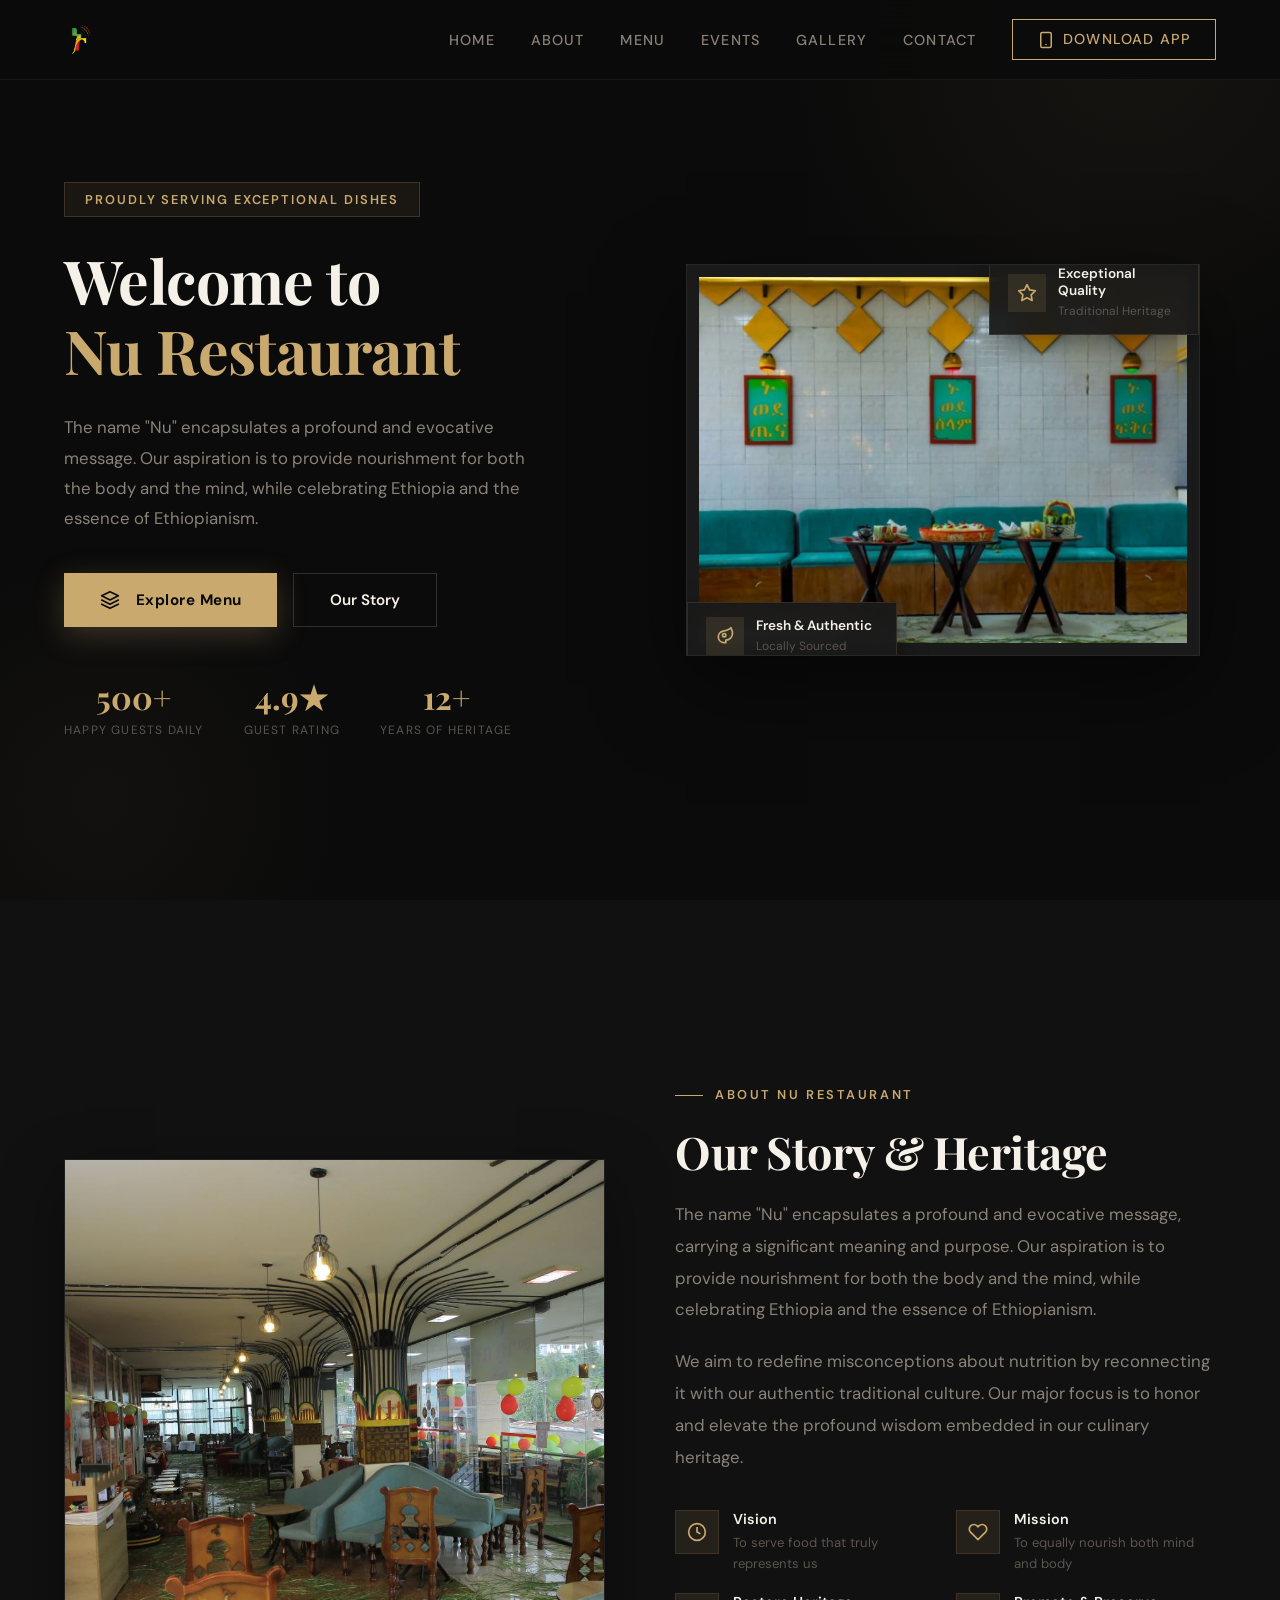
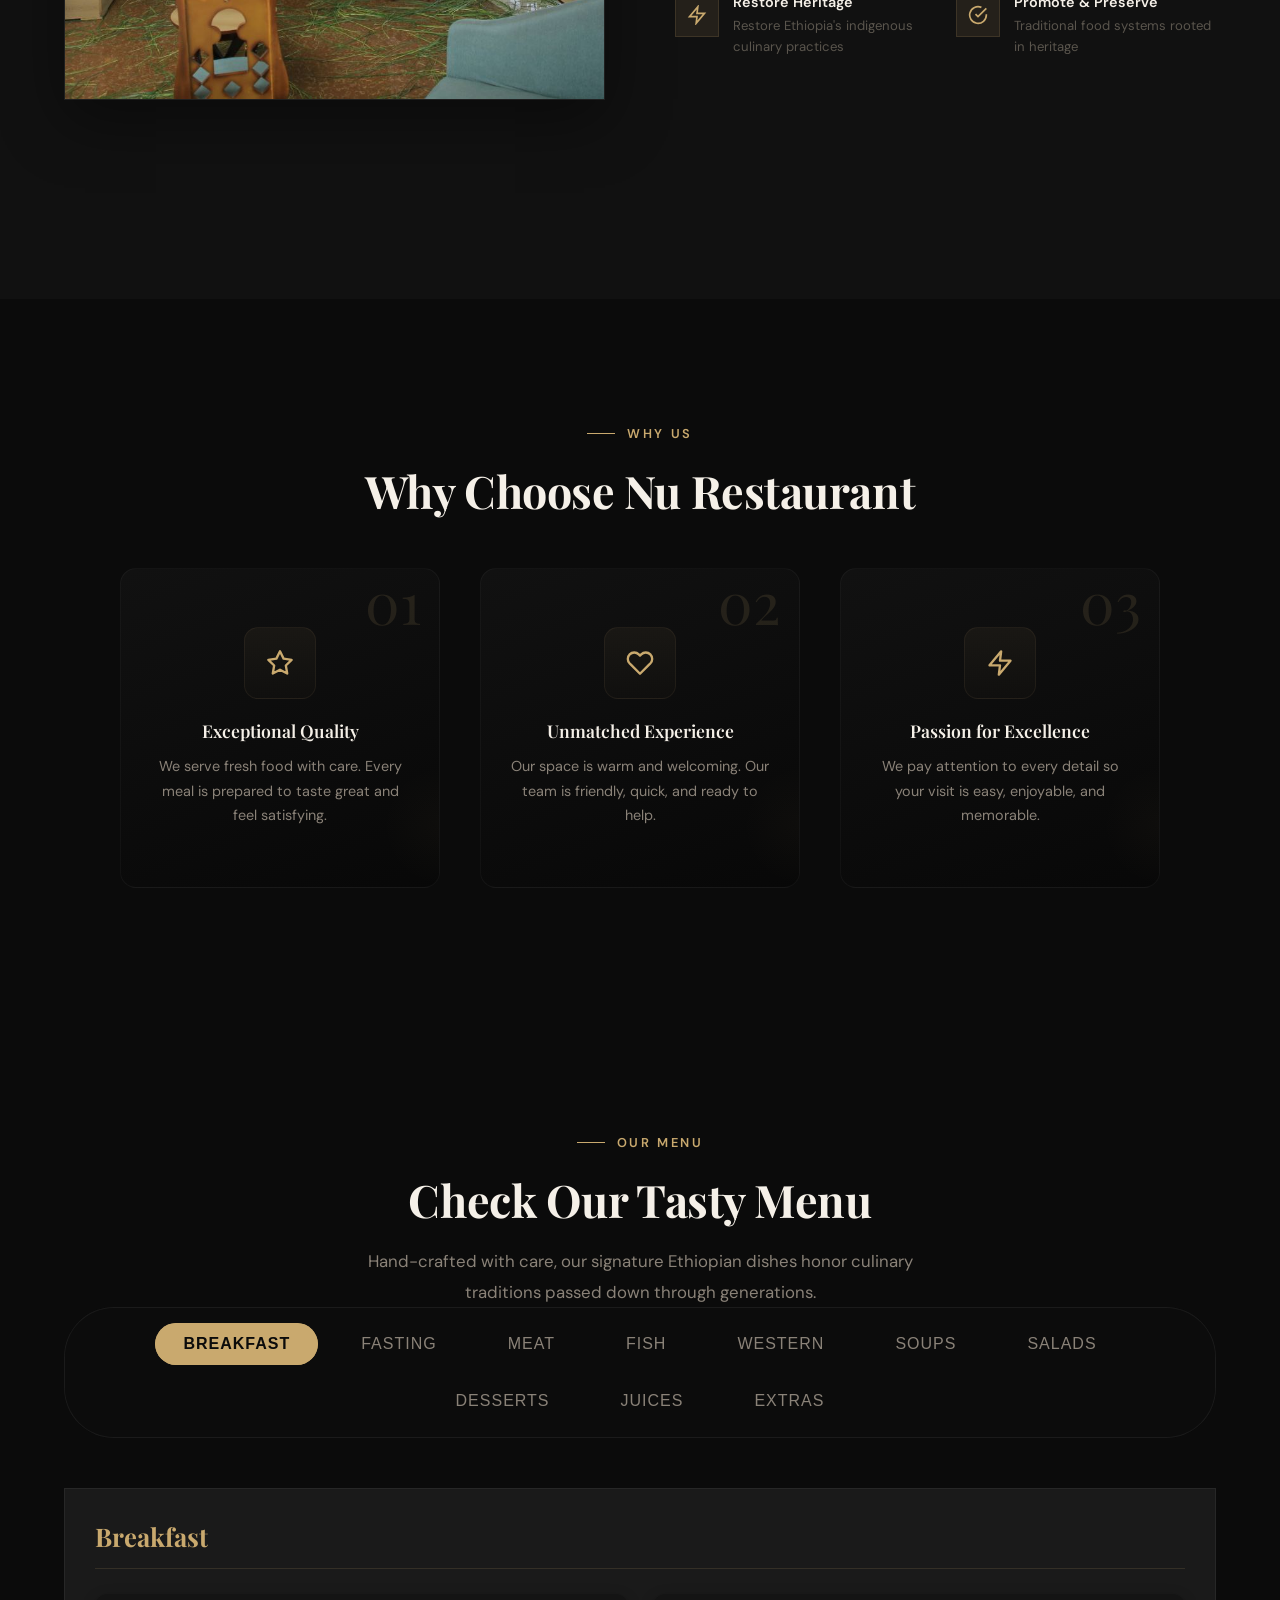
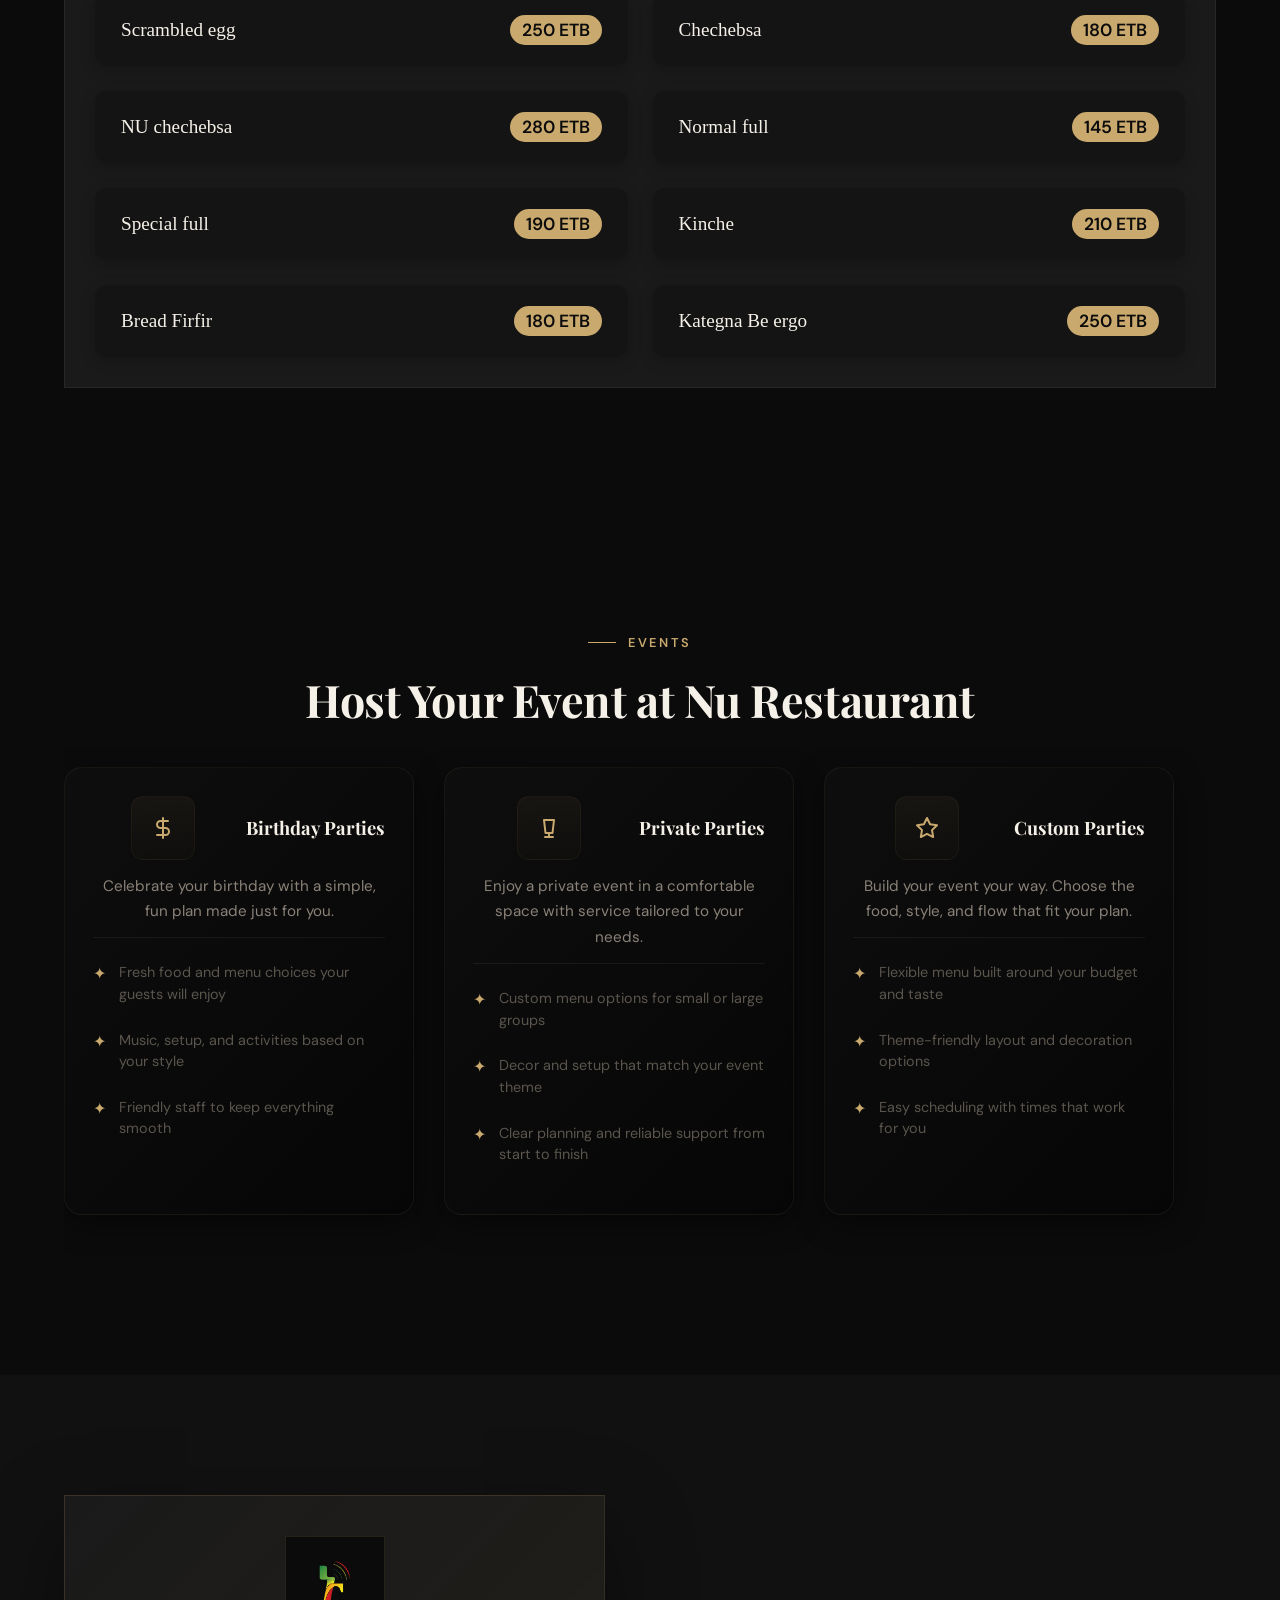
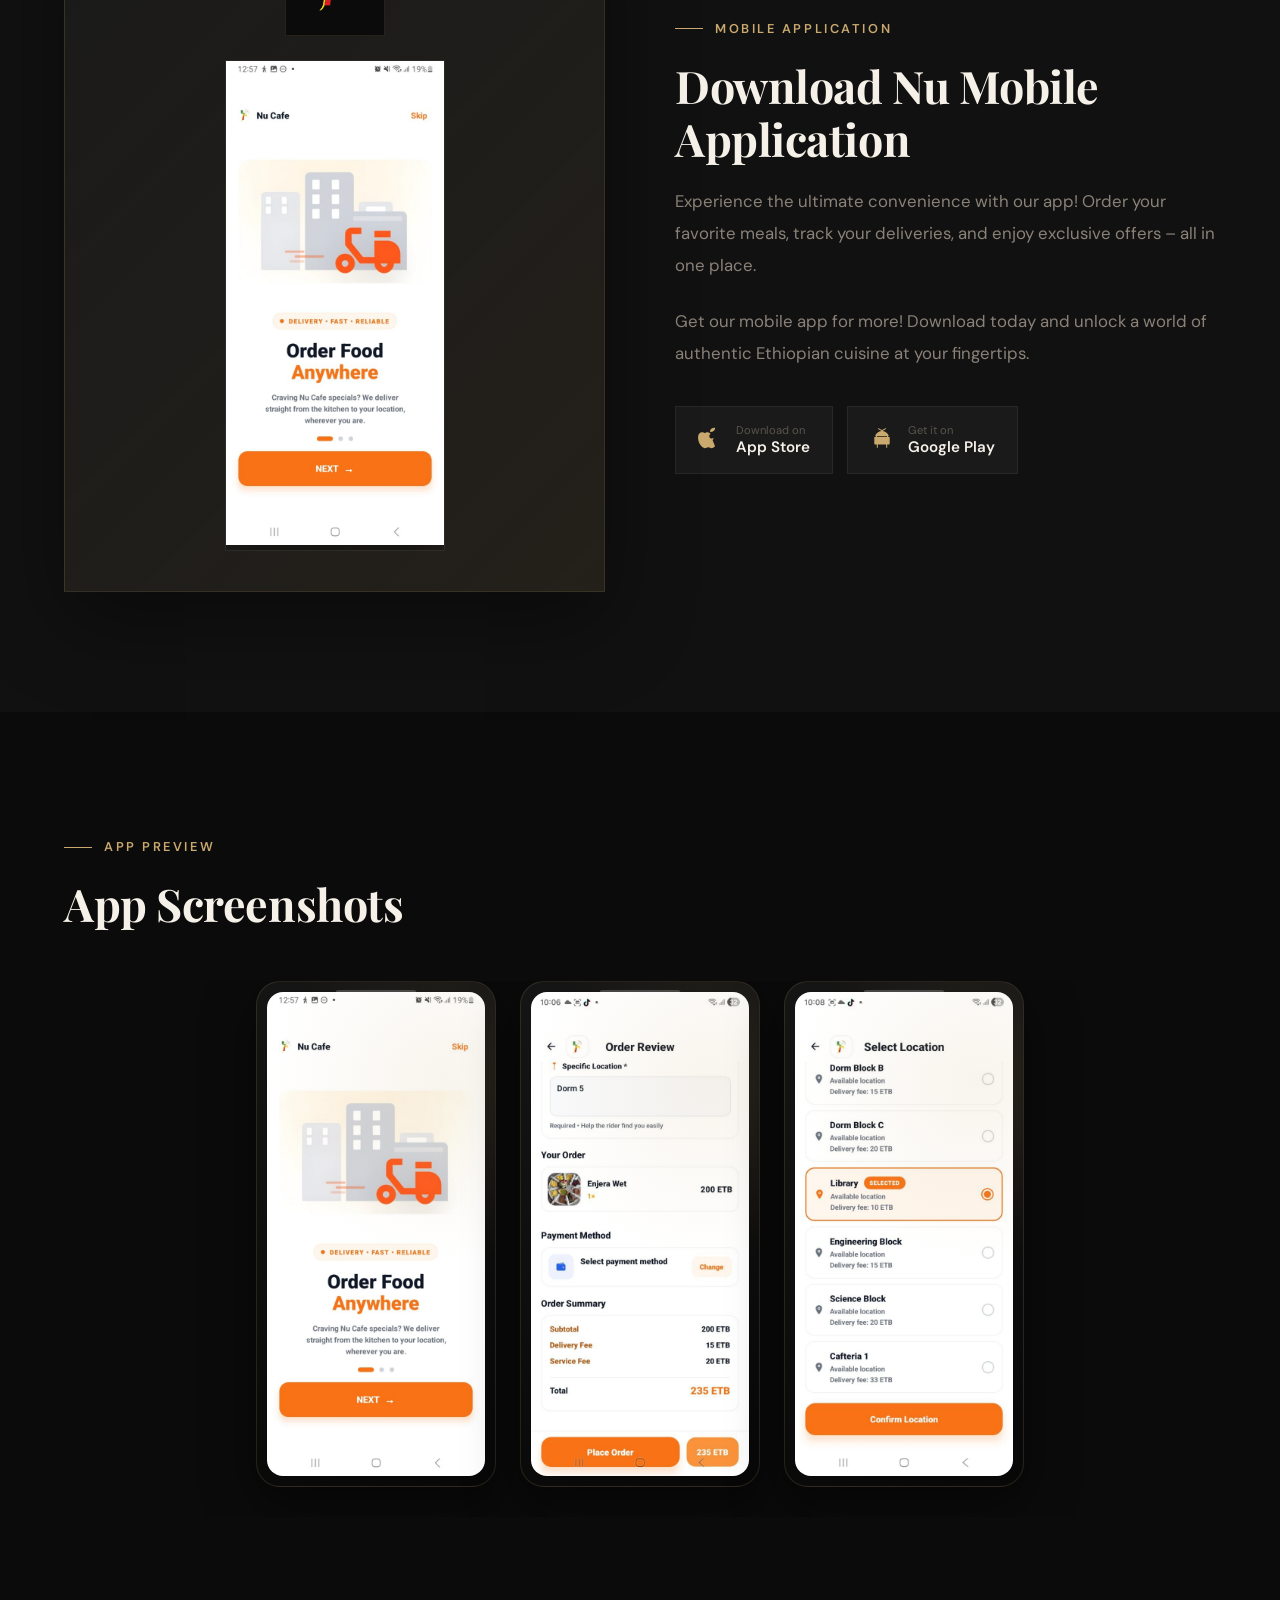
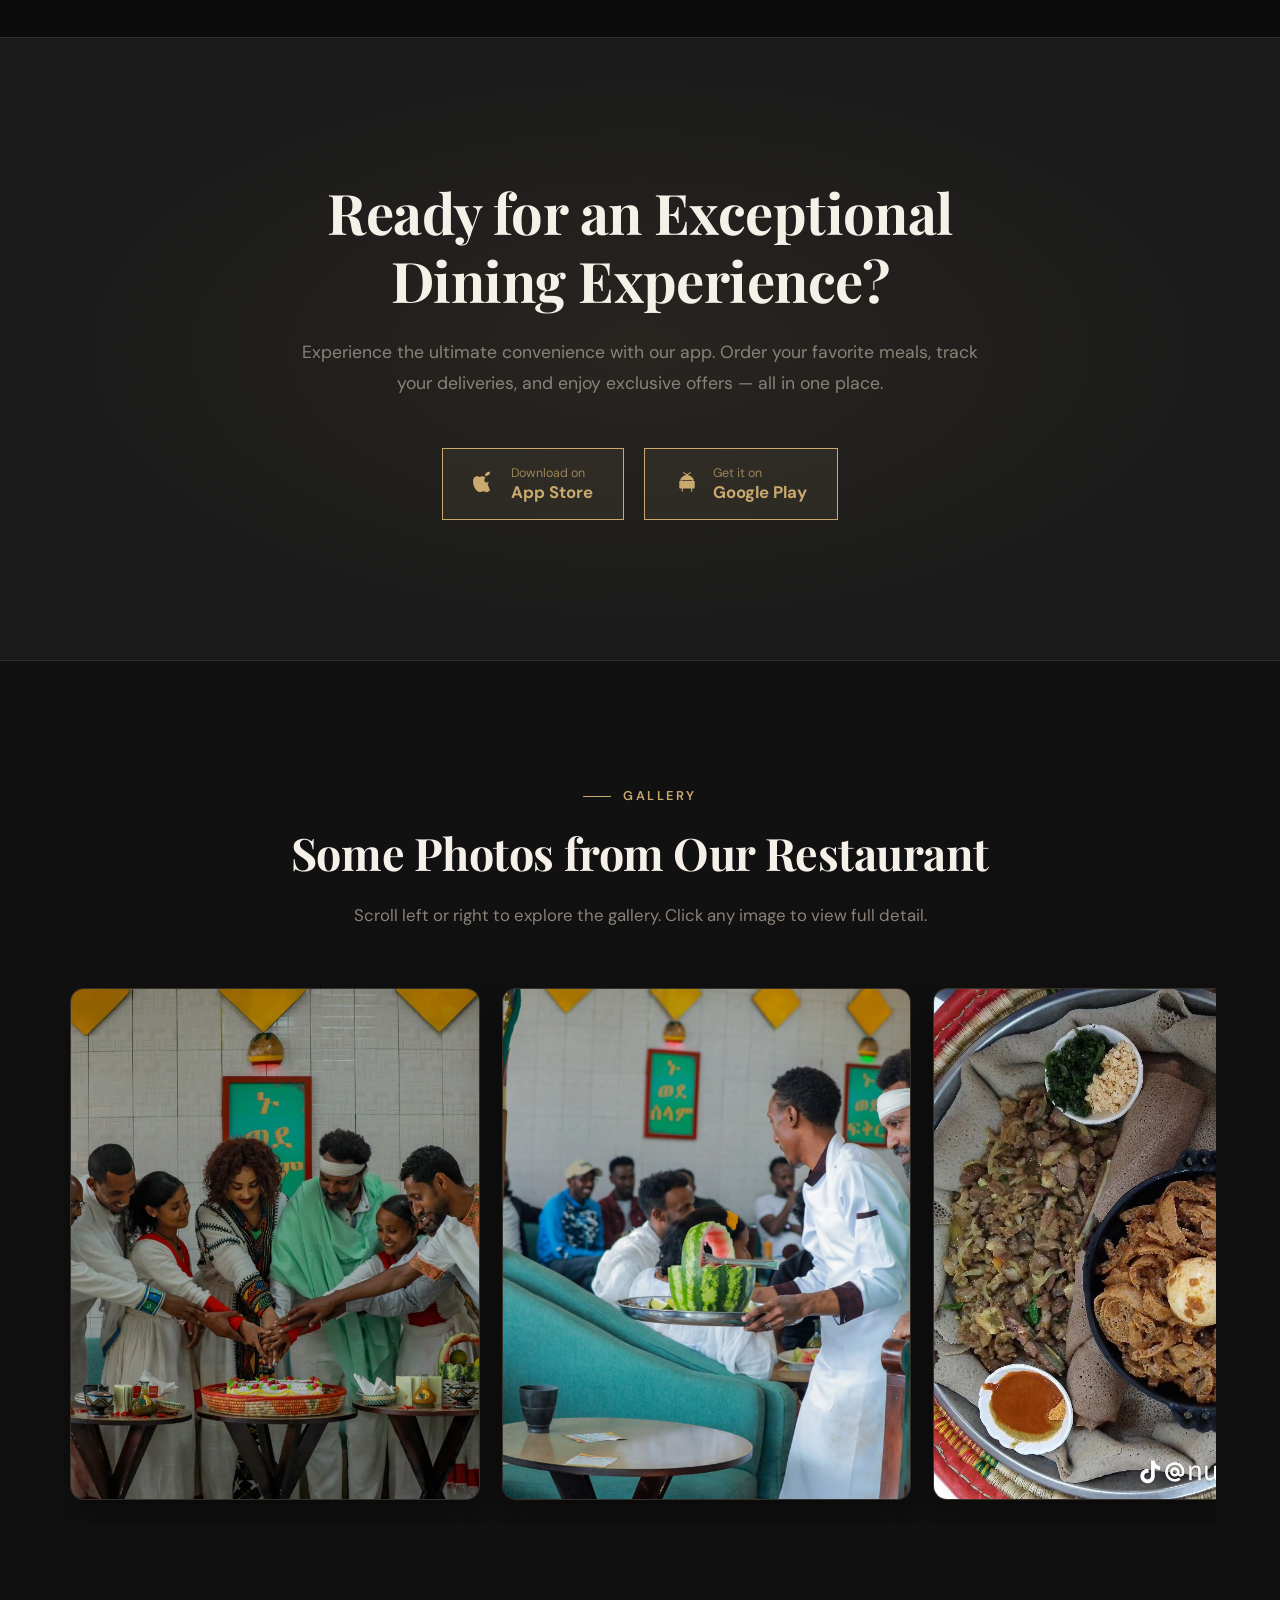
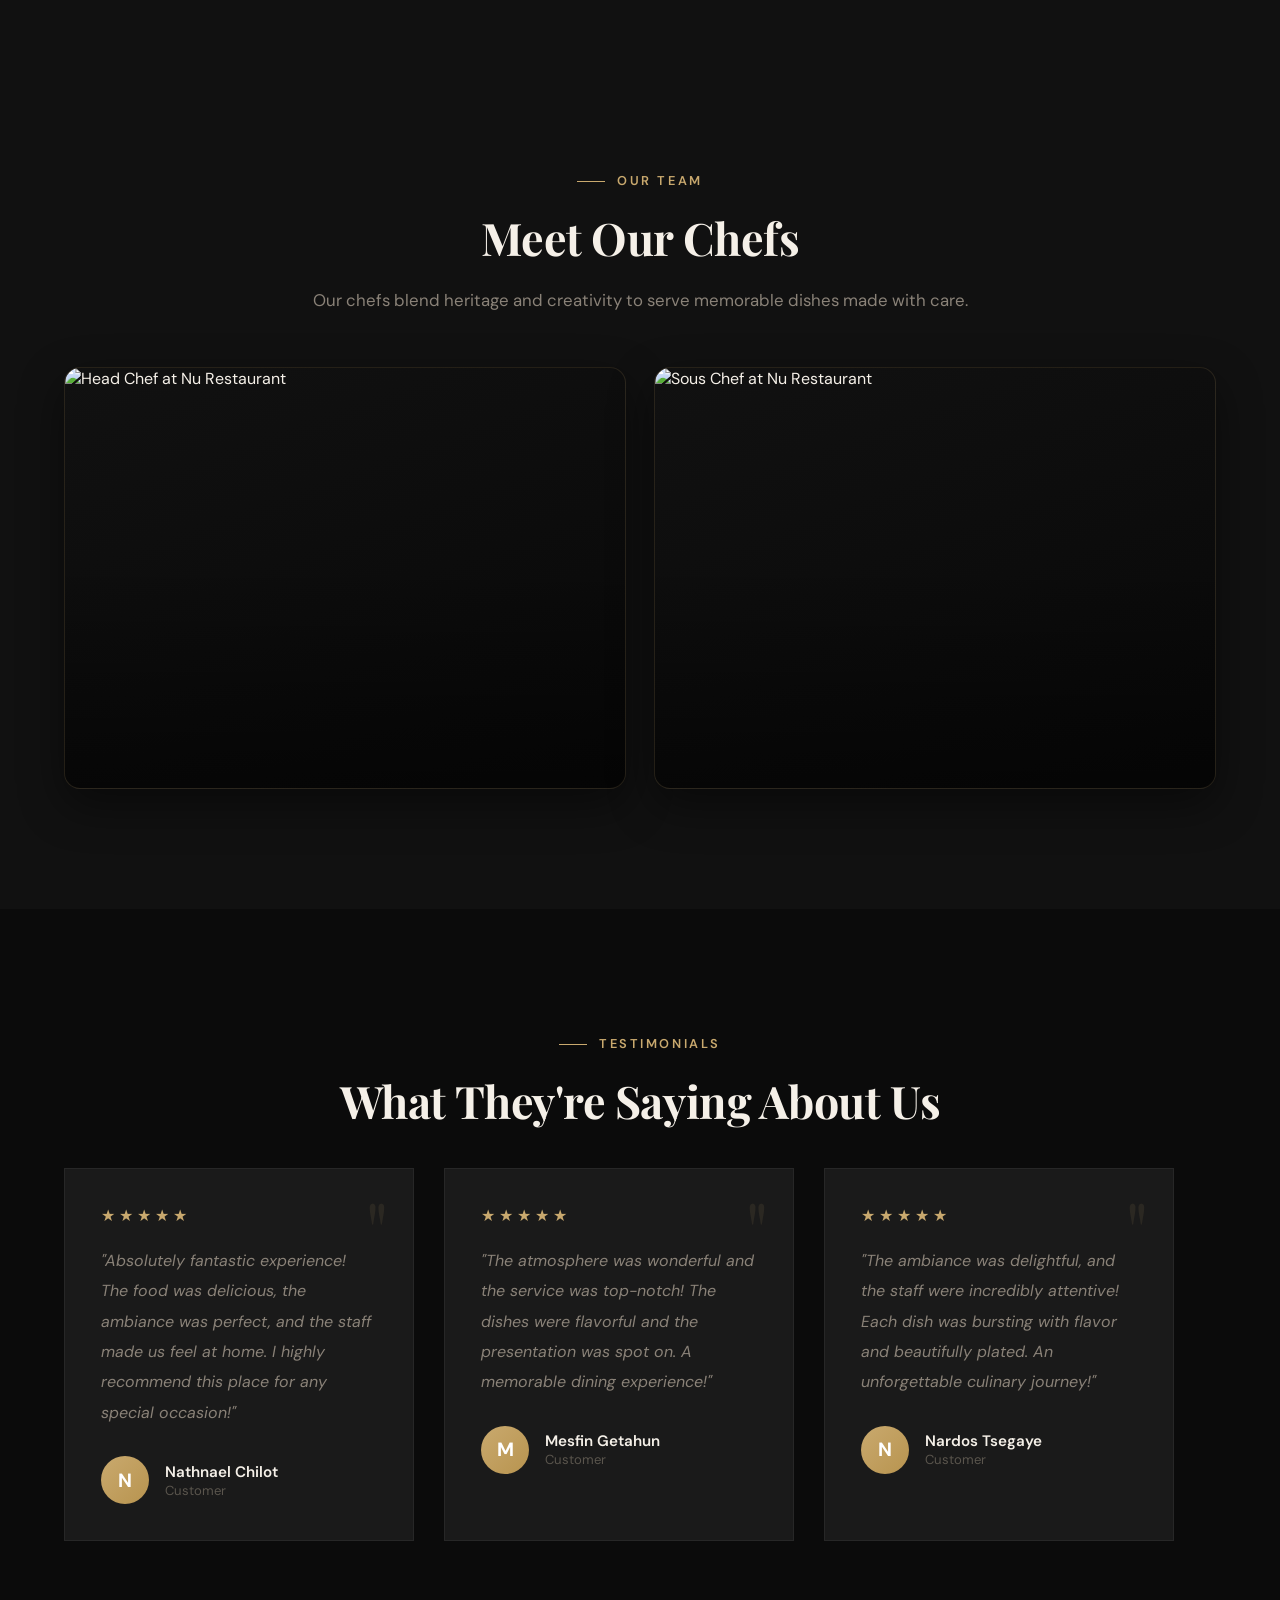
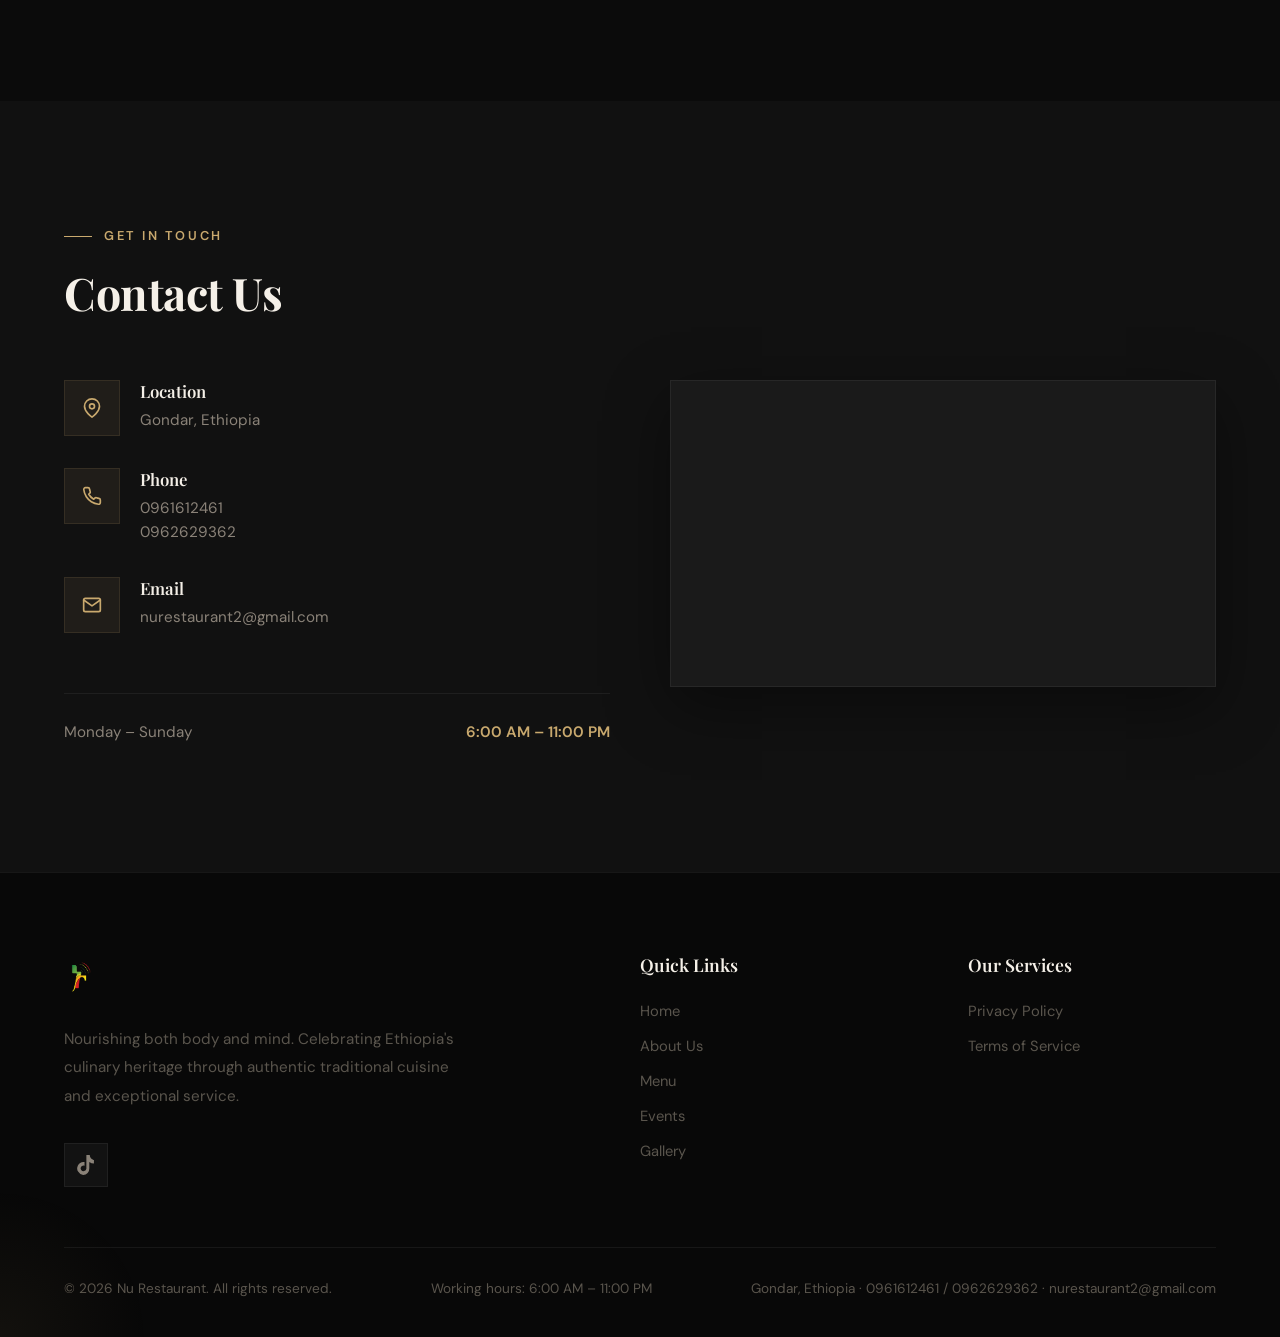
==== commit 301b1f3f: "add gallery section with horizontal scroll and lightbox functionality; introduce chefs section with " ====
--- a/index.html
+++ b/index.html
@@ -838,6 +838,7 @@
             <div style="text-align:center;" data-anim="fade-up">
                 <div class="section-tag">Gallery</div>
                 <h2 class="section-title">Some Photos from Our Restaurant</h2>
+                <p class="section-sub" style="margin: 12px auto 0; max-width: 680px;">Scroll left or right to explore the gallery. Click any image to view full detail.</p>
             </div>
             <div class="gallery-grid">
                 <div class="gallery-item g1" data-anim="fade-up" data-delay="100" onclick="openLightbox(0)">
@@ -873,6 +874,31 @@
                 <div class="gallery-item g11" data-anim="fade-up" data-delay="200" onclick="openLightbox(10)">
                     <img src="images/visual10.jpg" alt="Food Gallery">
                 </div>
+            </div>
+        </div>
+    </section>
+
+    <!-- ═══════ OUR CHEFS ═══════ -->
+    <section id="chefs">
+        <div class="section-inner">
+            <div style="text-align:center;" data-anim="fade-up">
+                <div class="section-tag">Our Team</div>
+                <h2 class="section-title">Meet Our Chefs</h2>
+                <p class="section-sub" style="margin: 12px auto 0; max-width: 680px;">Our chefs blend heritage and creativity to serve memorable dishes made with care.</p>
+            </div>
+
+            <div class="chefs-grid">
+                <article class="chef-card" data-anim="fade-up" data-delay="100">
+                    <div class="chef-image-wrap">
+                        <img src="images/chef.jpg" alt="Head Chef at Nu Restaurant">
+                    </div>
+                </article>
+
+                <article class="chef-card" data-anim="fade-up" data-delay="200">
+                    <div class="chef-image-wrap">
+                        <img src="images/chef2.jpg" alt="Sous Chef at Nu Restaurant">
+                    </div>
+                </article>
             </div>
         </div>
     </section>
--- a/style.css
+++ b/style.css
@@ -2290,3 +2290,164 @@
     opacity: 1;
     transform: translate(-50%, -50%) scale(1);
 }
+
+/* ═══════ GALLERY DETAIL + HORIZONTAL SCROLL OVERRIDES ═══════ */
+#gallery .gallery-grid {
+  display: flex !important;
+  flex-wrap: nowrap !important;
+  column-count: unset !important;
+  overflow-x: auto;
+  overflow-y: hidden;
+  gap: 22px;
+  margin-top: 52px;
+  padding: 6px 6px 26px;
+  scroll-snap-type: x mandatory;
+  scroll-padding-left: 6px;
+  -webkit-overflow-scrolling: touch;
+}
+
+#gallery .gallery-grid::-webkit-scrollbar {
+  height: 10px;
+}
+
+#gallery .gallery-grid::-webkit-scrollbar-track {
+  background: rgba(255, 255, 255, 0.04);
+  border-radius: 20px;
+}
+
+#gallery .gallery-grid::-webkit-scrollbar-thumb {
+  background: linear-gradient(90deg, var(--gold-dark), var(--gold));
+  border-radius: 20px;
+}
+
+#gallery .gallery-item {
+  flex: 0 0 clamp(260px, 32vw, 420px);
+  width: clamp(260px, 32vw, 420px) !important;
+  aspect-ratio: 4 / 5;
+  margin-bottom: 0 !important;
+  border-radius: 14px;
+  scroll-snap-align: start;
+  border: 1px solid rgba(201, 169, 110, 0.16);
+  box-shadow: 0 14px 38px rgba(0, 0, 0, 0.42);
+  transform-origin: center;
+}
+
+#gallery .gallery-item img {
+  width: 100%;
+  height: 100%;
+  object-fit: cover;
+  filter: none !important;
+  transition: transform 0.6s ease, filter 0.5s ease;
+}
+
+#gallery .gallery-item::before,
+#gallery .gallery-item::after {
+  content: none !important;
+}
+
+#gallery .gallery-item:hover {
+  transform: translateY(-8px) scale(1.01);
+  border-color: rgba(201, 169, 110, 0.4);
+  box-shadow: 0 24px 56px rgba(201, 169, 110, 0.2);
+}
+
+#gallery .gallery-item:hover img {
+  transform: scale(1.06);
+  filter: brightness(1.06) contrast(1.04);
+}
+
+/* Lightbox detail improvements */
+.lightbox {
+  backdrop-filter: blur(10px);
+}
+
+.lightbox-content-wrapper {
+  max-width: min(1200px, 94vw);
+  max-height: 88vh;
+  border-radius: 14px;
+  overflow: hidden;
+  border: 1px solid rgba(201, 169, 110, 0.22);
+  box-shadow: 0 26px 80px rgba(0, 0, 0, 0.65);
+}
+
+.lightbox-content {
+  width: 100%;
+  max-height: 78vh;
+  object-fit: contain;
+}
+
+@media (max-width: 640px) {
+  #gallery .gallery-item {
+    flex-basis: 82vw;
+    width: 82vw !important;
+  }
+}
+
+/* ═══════ OUR CHEFS ═══════ */
+#chefs {
+  padding: 120px 5%;
+  background: var(--dark-section);
+}
+
+#chefs .section-inner {
+  max-width: 1200px;
+  margin: 0 auto;
+}
+
+.chefs-grid {
+  margin-top: 52px;
+  display: grid;
+  grid-template-columns: repeat(2, minmax(280px, 1fr));
+  gap: 28px;
+}
+
+.chef-card {
+  background: linear-gradient(160deg, rgba(18, 18, 18, 0.95), rgba(8, 8, 8, 0.95));
+  border: 1px solid rgba(201, 169, 110, 0.14);
+  border-radius: 16px;
+  overflow: hidden;
+  box-shadow: 0 16px 45px rgba(0, 0, 0, 0.45);
+  transition: transform 0.45s ease, box-shadow 0.45s ease, border-color 0.45s ease;
+}
+
+.chef-card:hover {
+  transform: translateY(-10px);
+  border-color: rgba(201, 169, 110, 0.36);
+  box-shadow: 0 28px 64px rgba(201, 169, 110, 0.18);
+}
+
+.chef-image-wrap {
+  position: relative;
+  width: 100%;
+  aspect-ratio: 4 / 3;
+  overflow: hidden;
+}
+
+.chef-image-wrap::after {
+  content: '';
+  position: absolute;
+  inset: 0;
+  background: linear-gradient(to top, rgba(0, 0, 0, 0.42), transparent 55%);
+  pointer-events: none;
+}
+
+.chef-image-wrap img {
+  width: 100%;
+  height: 100%;
+  object-fit: cover;
+  display: block;
+  transition: transform 0.6s ease;
+}
+
+.chef-card:hover .chef-image-wrap img {
+  transform: scale(1.06);
+}
+
+@media (max-width: 900px) {
+  .chefs-grid {
+    grid-template-columns: 1fr;
+    max-width: 580px;
+    margin-left: auto;
+    margin-right: auto;
+  }
+}
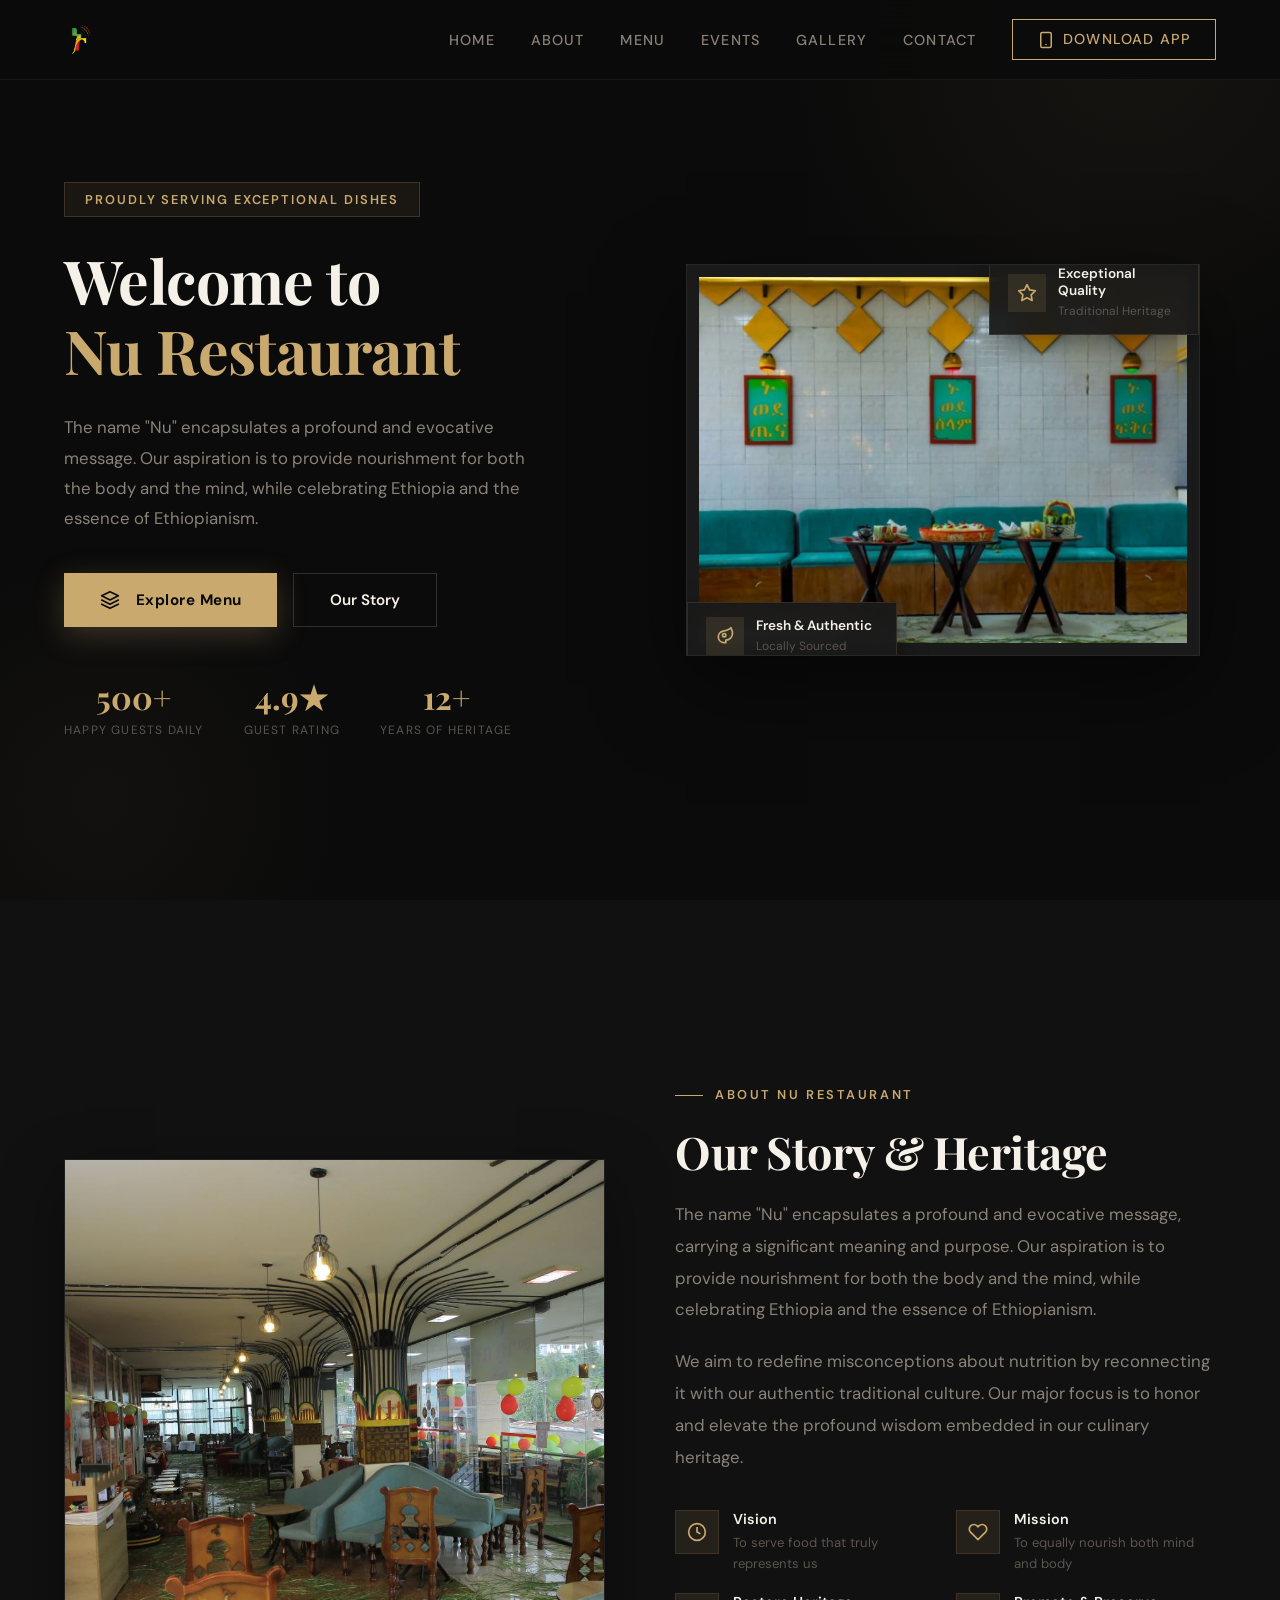
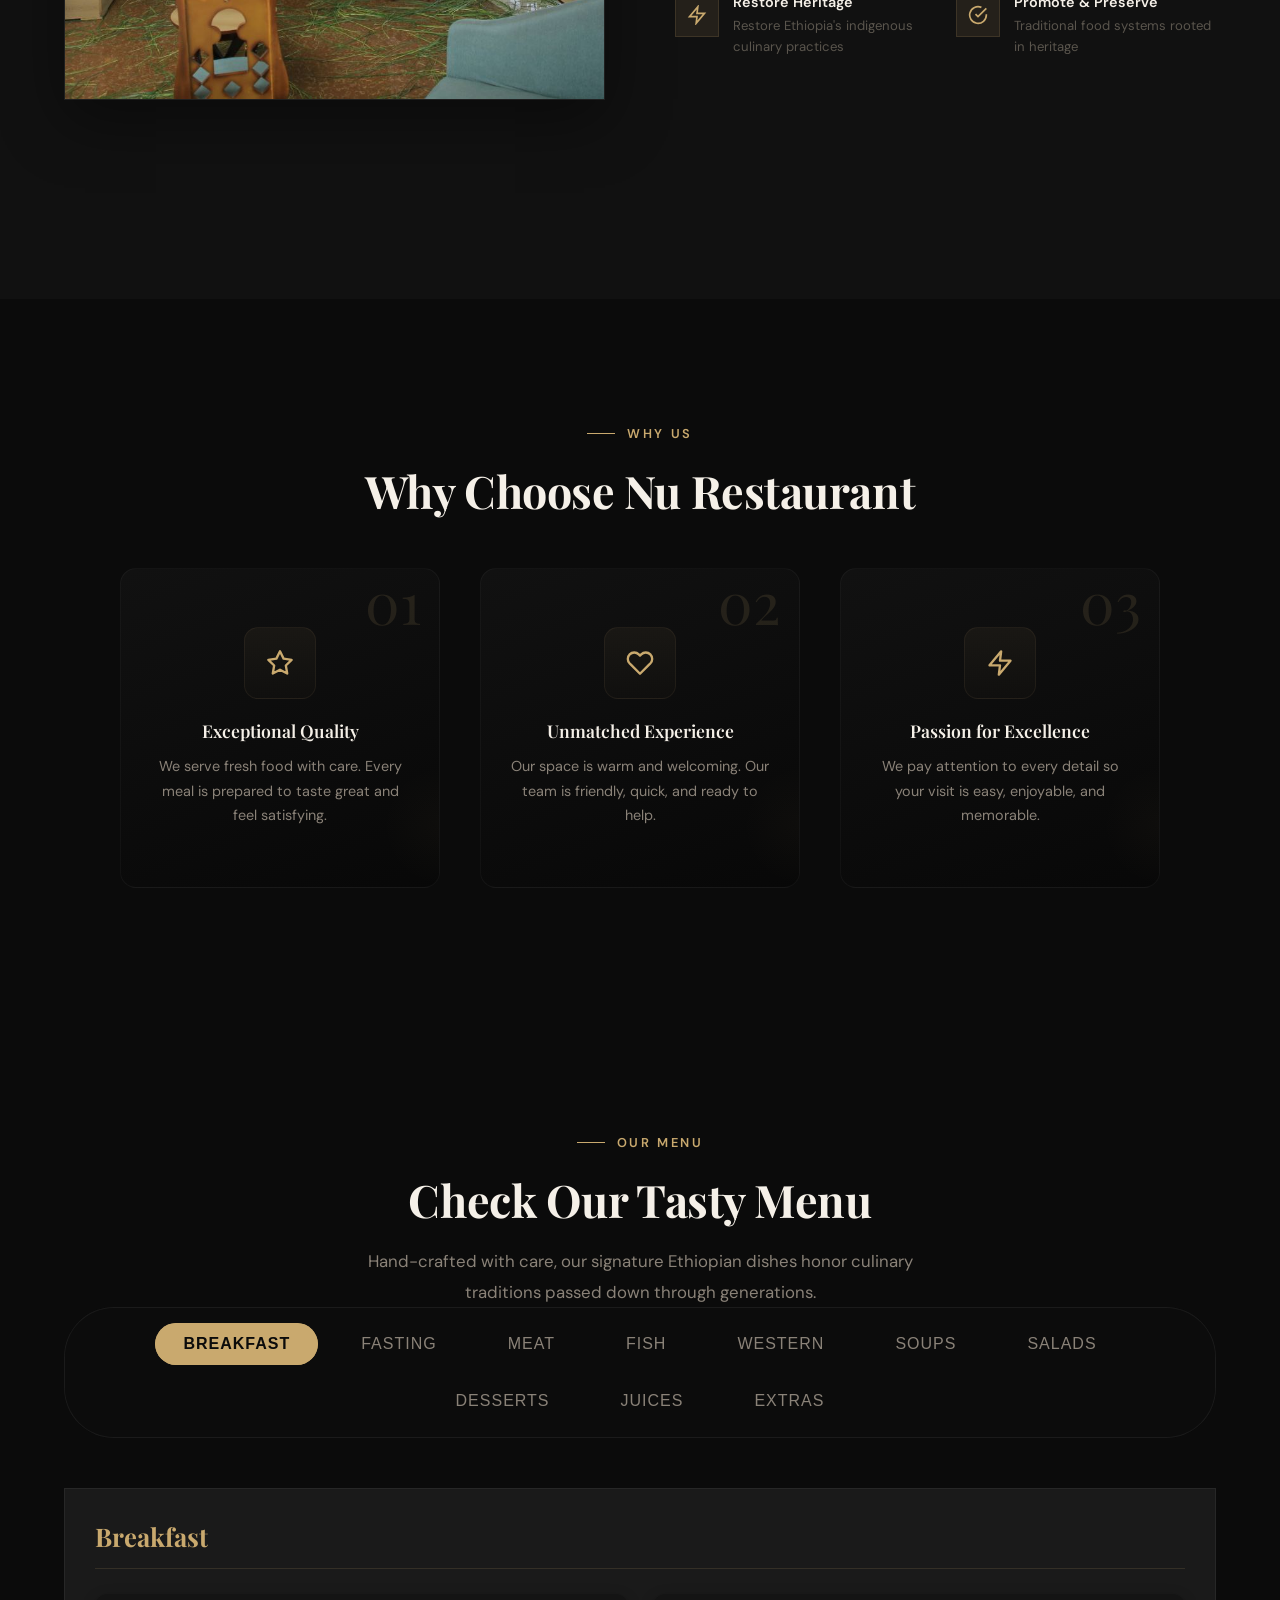
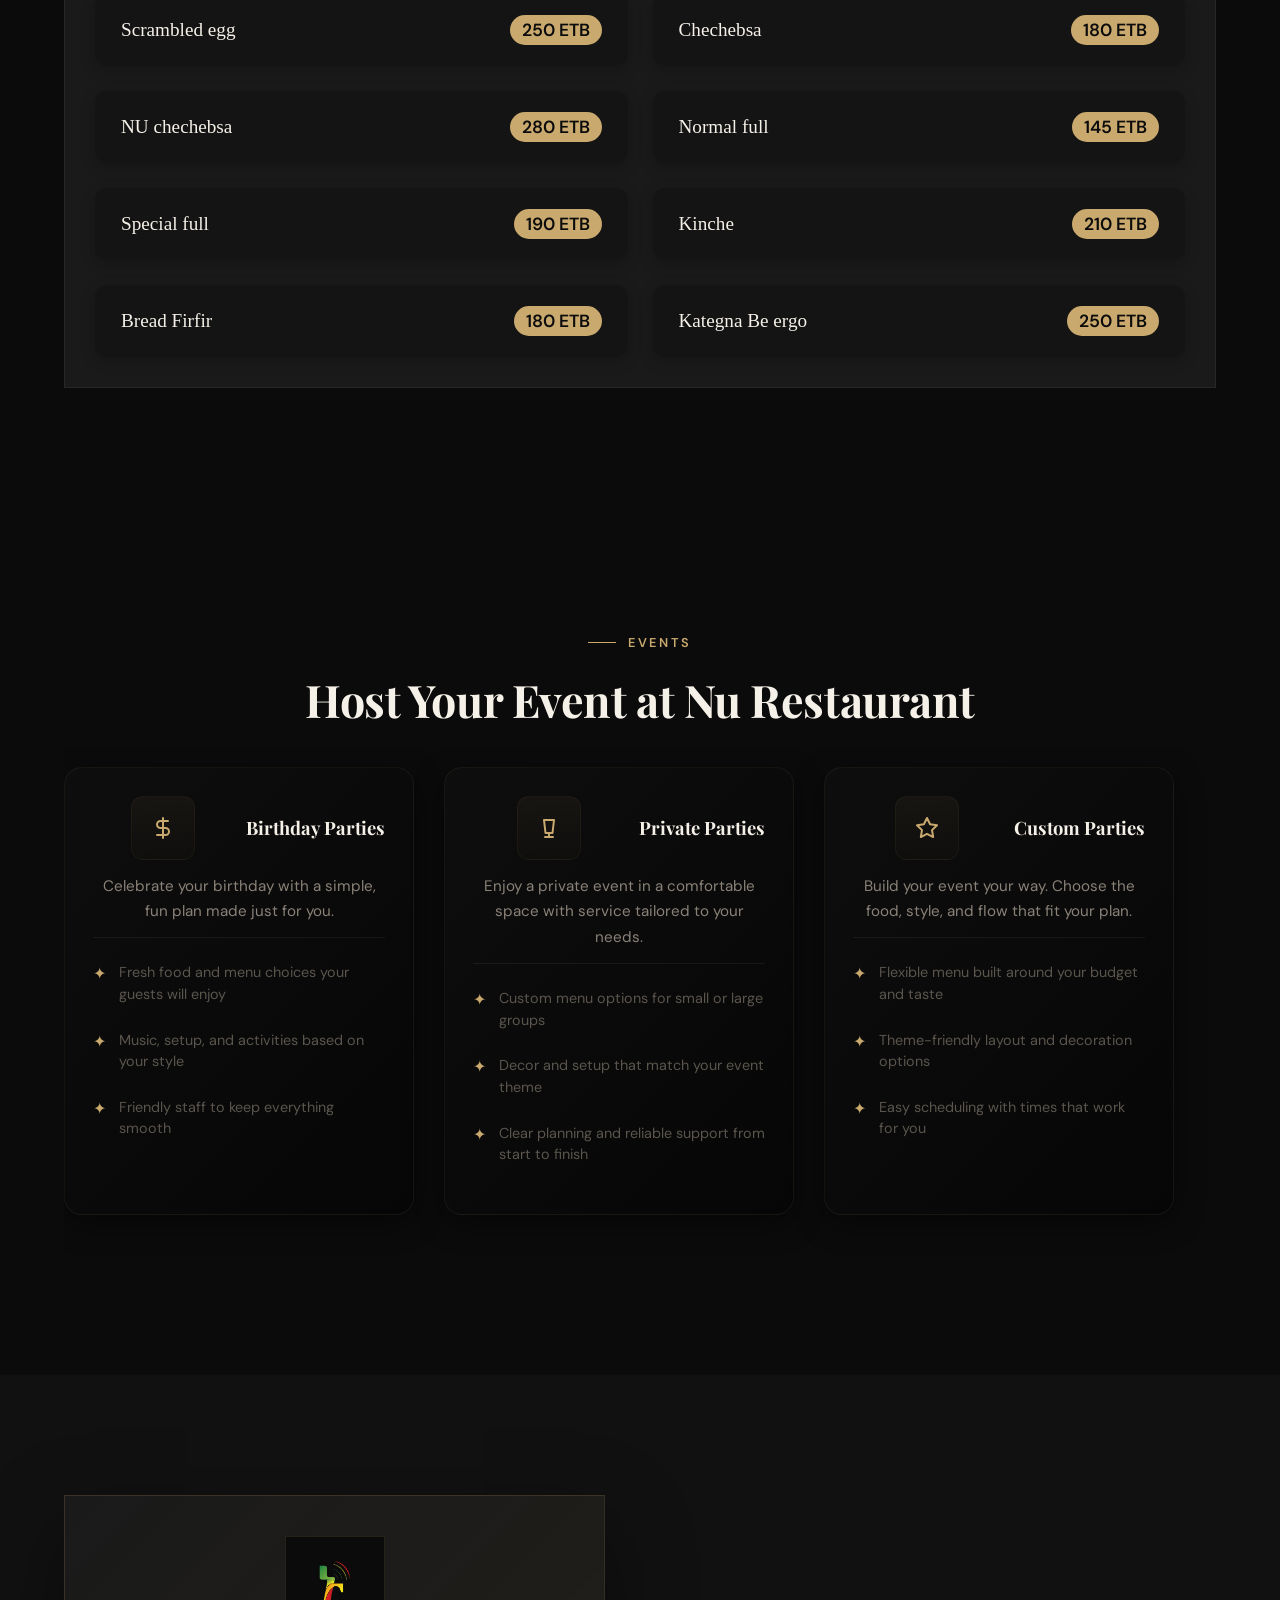
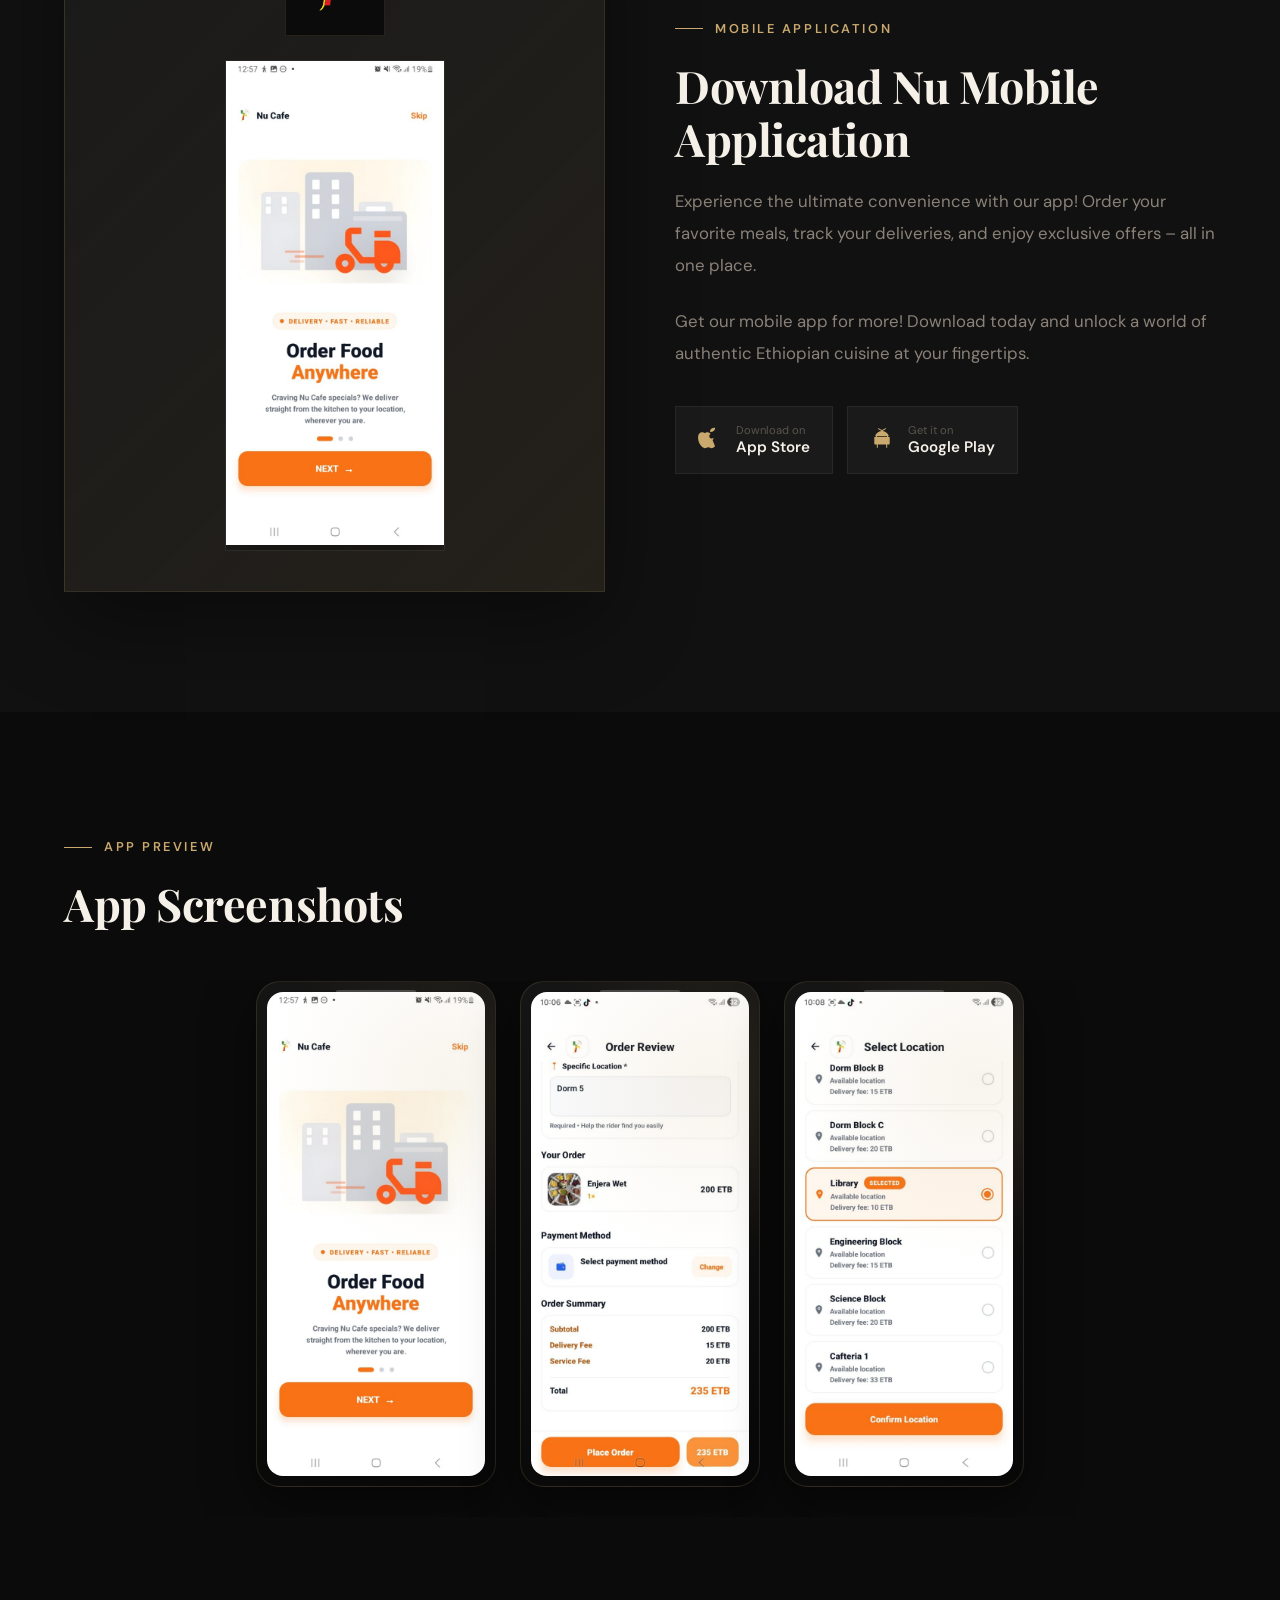
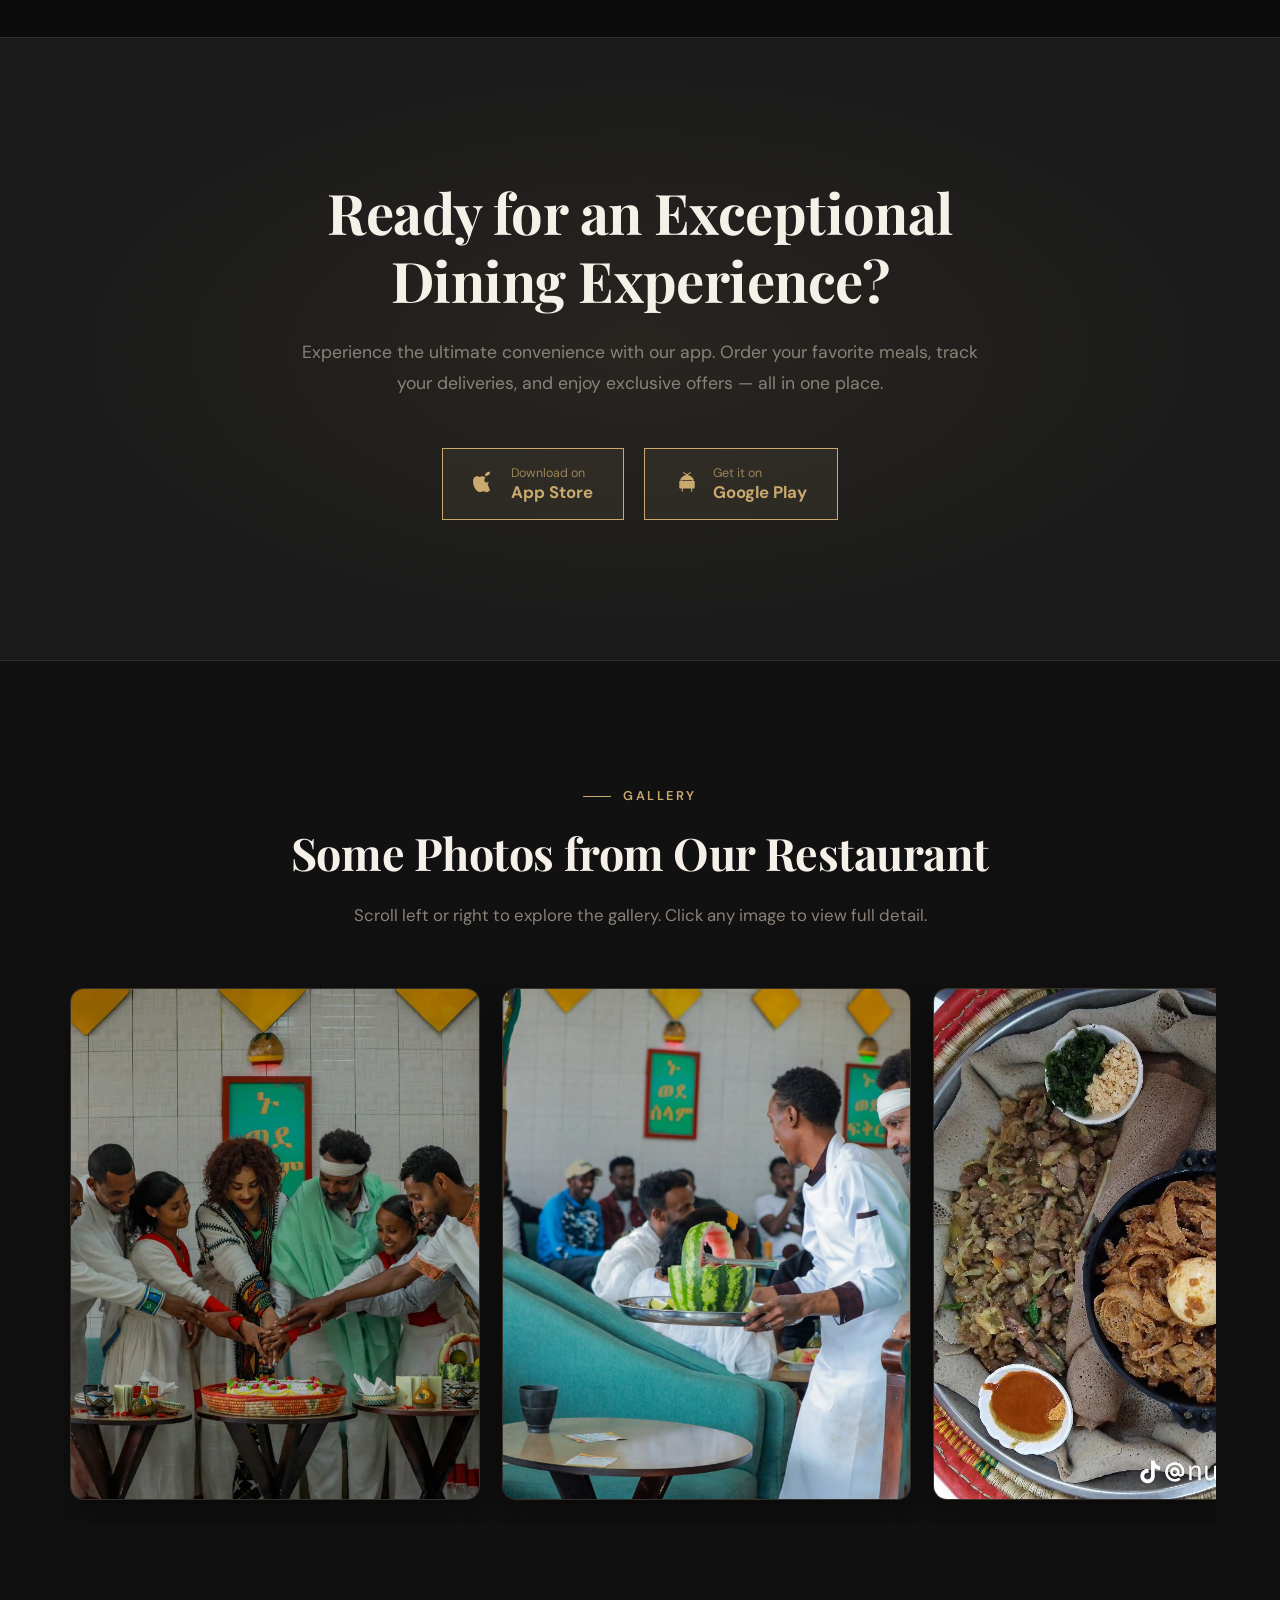
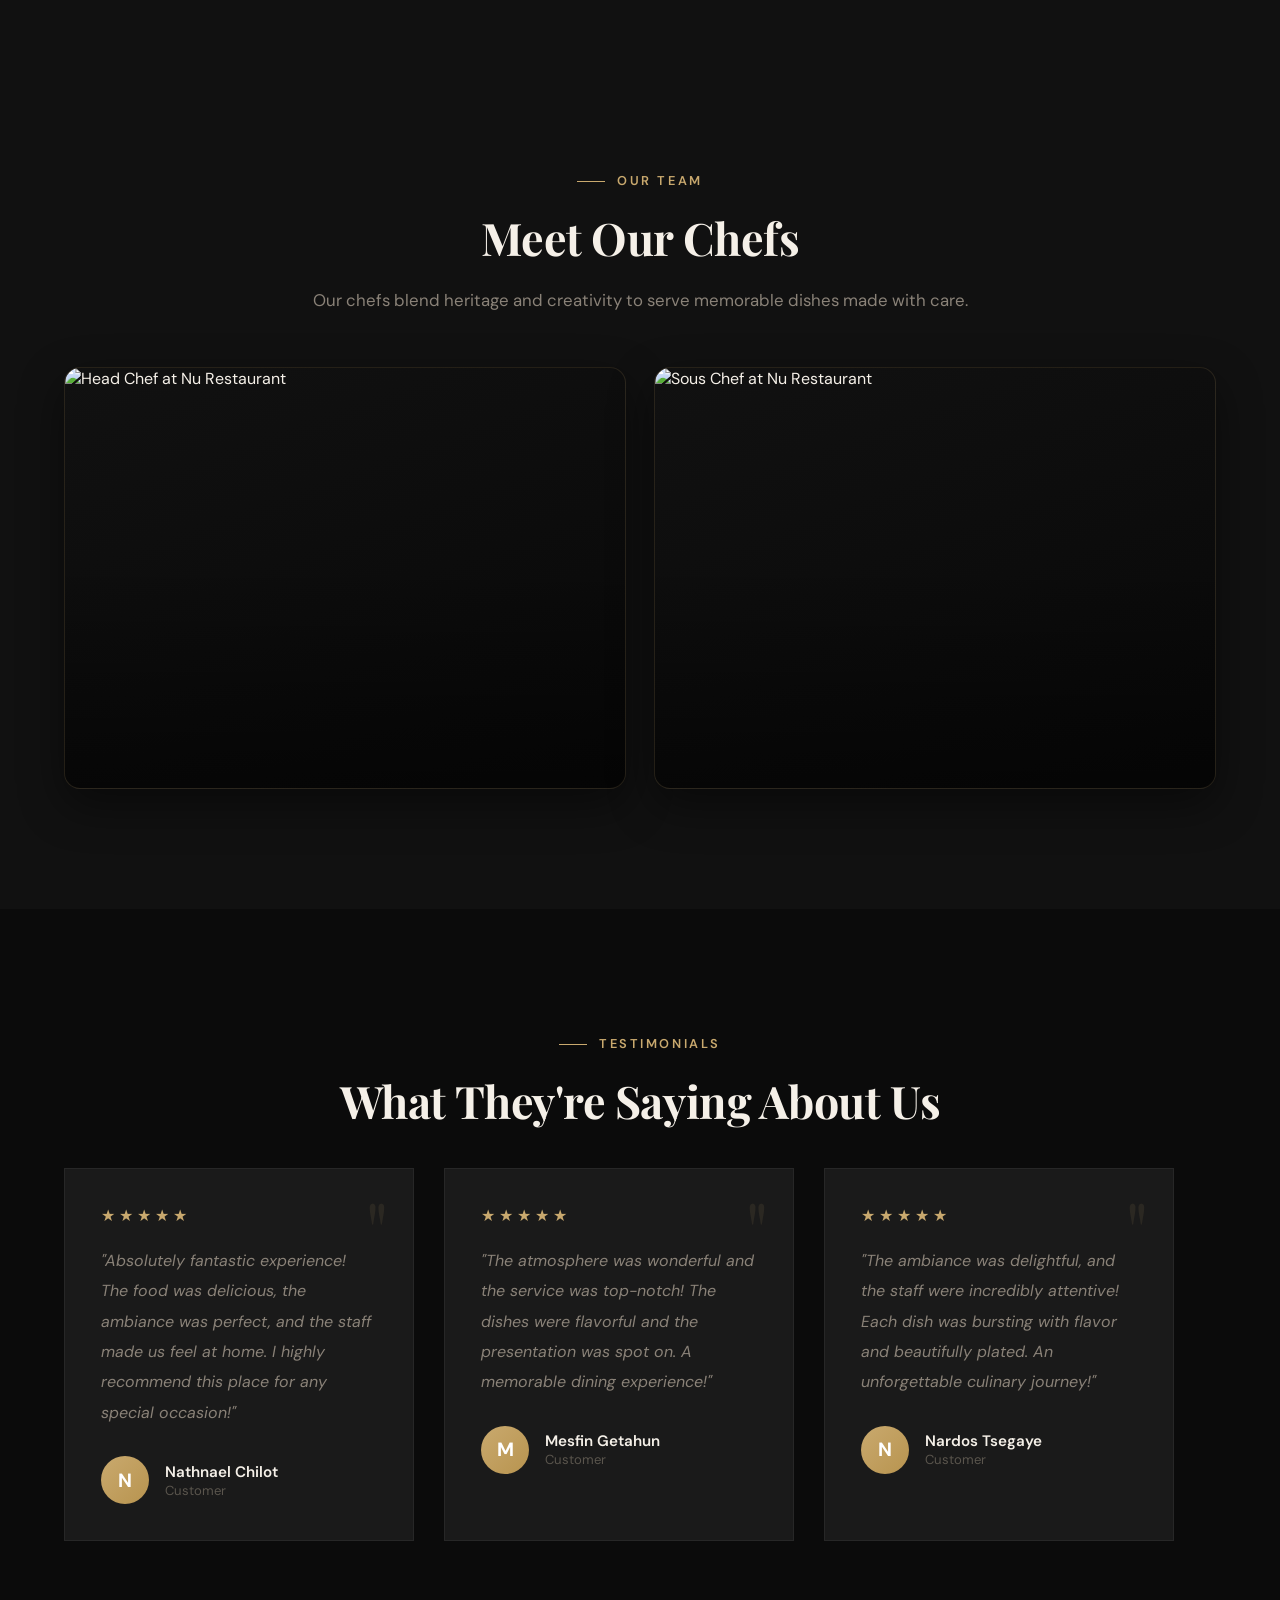
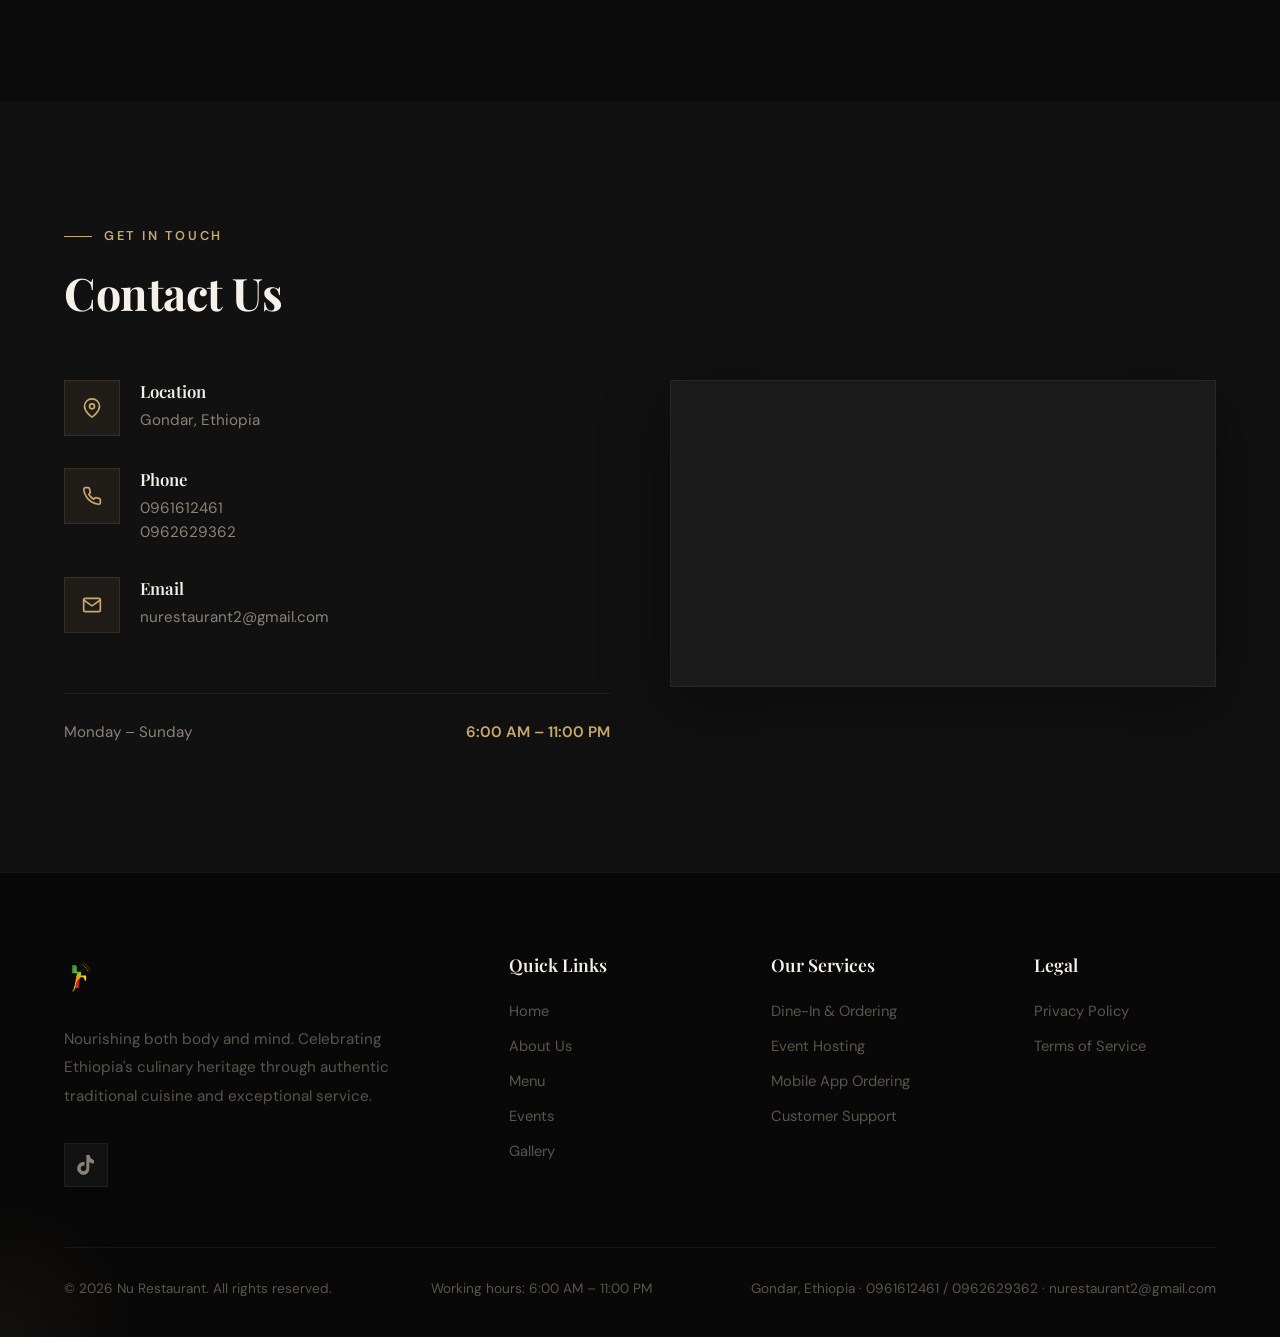
==== commit 13c8ace2: "enhance SEO and accessibility: add meta tags, structured data, and update footer links across multip" ====
--- a/index.html
+++ b/index.html
@@ -5,8 +5,12 @@
     <meta charset="UTF-8">
     <meta name="viewport" content="width=device-width, initial-scale=1.0">
     <title>Nu Restaurant – Nourishing Body & Mind | Gondar, Ethiopia</title>
+    <link rel="canonical" href="https://nu-restaurant.com/">
     <meta name="description"
         content="Nu Restaurant celebrates Ethiopia's culinary heritage. Experience authentic dishes that nourish both body and mind. Located in Gondar, Ethiopia.">
+    <meta name="robots" content="index, follow, max-image-preview:large">
+    <meta name="author" content="Nu Restaurant">
+    <meta name="theme-color" content="#0b0b0b">
 
     <!-- SEO Meta Tags -->
     <meta name="keywords"
@@ -14,8 +18,38 @@
     <meta property="og:title" content="Nu Restaurant – Nourishing Body & Mind">
     <meta property="og:description"
         content="Celebrating Ethiopia's culinary heritage. Experience authentic dishes that nourish both body and mind.">
-    <meta property="og:type" content="restaurant">
+    <meta property="og:type" content="website">
+    <meta property="og:site_name" content="Nu Restaurant">
+    <meta property="og:url" content="https://nu-restaurant.com/">
     <meta property="og:locale" content="en_ET">
+    <meta property="og:image" content="images/hero.jpg">
+    <meta property="twitter:card" content="summary_large_image">
+    <meta property="twitter:title" content="Nu Restaurant – Nourishing Body & Mind">
+    <meta property="twitter:description" content="Authentic Ethiopian cuisine in Gondar, with dine-in, events, and app-based ordering.">
+    <meta property="twitter:image" content="images/hero.jpg">
+
+    <script type="application/ld+json">
+        {
+            "@context": "https://schema.org",
+            "@type": "Restaurant",
+            "name": "Nu Restaurant",
+            "image": "images/hero.jpg",
+            "servesCuisine": "Ethiopian",
+            "telephone": "+251961612461",
+            "email": "nurestaurant2@gmail.com",
+            "address": {
+                "@type": "PostalAddress",
+                "addressLocality": "Gondar",
+                "addressCountry": "ET"
+            },
+            "geo": {
+                "@type": "GeoCoordinates",
+                "latitude": 12.612956,
+                "longitude": 37.468495
+            },
+            "openingHours": "Mo-Su 06:00-23:00"
+        }
+    </script>
 
     <link rel="preconnect" href="https://fonts.googleapis.com">
     <link rel="preconnect" href="https://fonts.gstatic.com" crossorigin>
@@ -1035,7 +1069,7 @@
                 </div>
                 <div class="map-container" data-anim="fade-up">
                     <iframe
-                        src="https://www.google.com/maps/embed?pb=!1m18!1m12!1m3!1d62048.46055985!2d37.43!3d12.60!2m3!1f0!2f0!3f0!3m2!1i1024!2i768!4f13.1!3m3!1m2!1s0x164227d27b7a30b1%3A0x3c0a48d4a4d09e99!2sGondar%2C%20Ethiopia!5e0!3m2!1sen!2sus!4v1710500000000!5m2!1sen!2sus"
+                        src="https://www.google.com/maps/embed?pb=!1m14!1m8!1m3!1d15574.134672667753!2d37.468495!3d12.612956!3m2!1i1024!2i768!4f13.1!3m3!1m2!1s0x16432700057893cf%3A0xf3dc59d20c1dbbba!2zTnUgUmVzdGF1cmFudCBHb25kYXIg4YqRIOGIneGMjeGJpSDhiaThibU!5e0!3m2!1sen!2set!4v1774766254968!5m2!1sen!2set"
                         width="100%" height="100%" style="border:0;" allowfullscreen="" loading="lazy"
                         referrerpolicy="no-referrer-when-downgrade"></iframe>
                 </div>
@@ -1075,9 +1109,15 @@
                 <div class="footer-col">
                     <h5>Our Services</h5>
                     <ul>
-
-
-
+                        <li><a href="#menu">Dine-In & Ordering</a></li>
+                        <li><a href="#events">Event Hosting</a></li>
+                        <li><a href="#download">Mobile App Ordering</a></li>
+                        <li><a href="#contact">Customer Support</a></li>
+                    </ul>
+                </div>
+                <div class="footer-col">
+                    <h5>Legal</h5>
+                    <ul>
                         <li><a href="privacy.html">Privacy Policy</a></li>
                         <li><a href="terms.html">Terms of Service</a></li>
                     </ul>
--- a/style.css
+++ b/style.css
@@ -1369,7 +1369,7 @@
 
 .footer-grid {
   display: grid;
-  grid-template-columns: 2fr 1fr 1fr;
+  grid-template-columns: 2fr 1fr 1fr 1fr;
   gap: 80px;
   margin-bottom: 60px;
 }
@@ -1634,6 +1634,7 @@
   }
 
   .footer-grid {
+    grid-template-columns: 1.5fr 1fr 1fr 1fr;
     gap: 40px;
   }
 
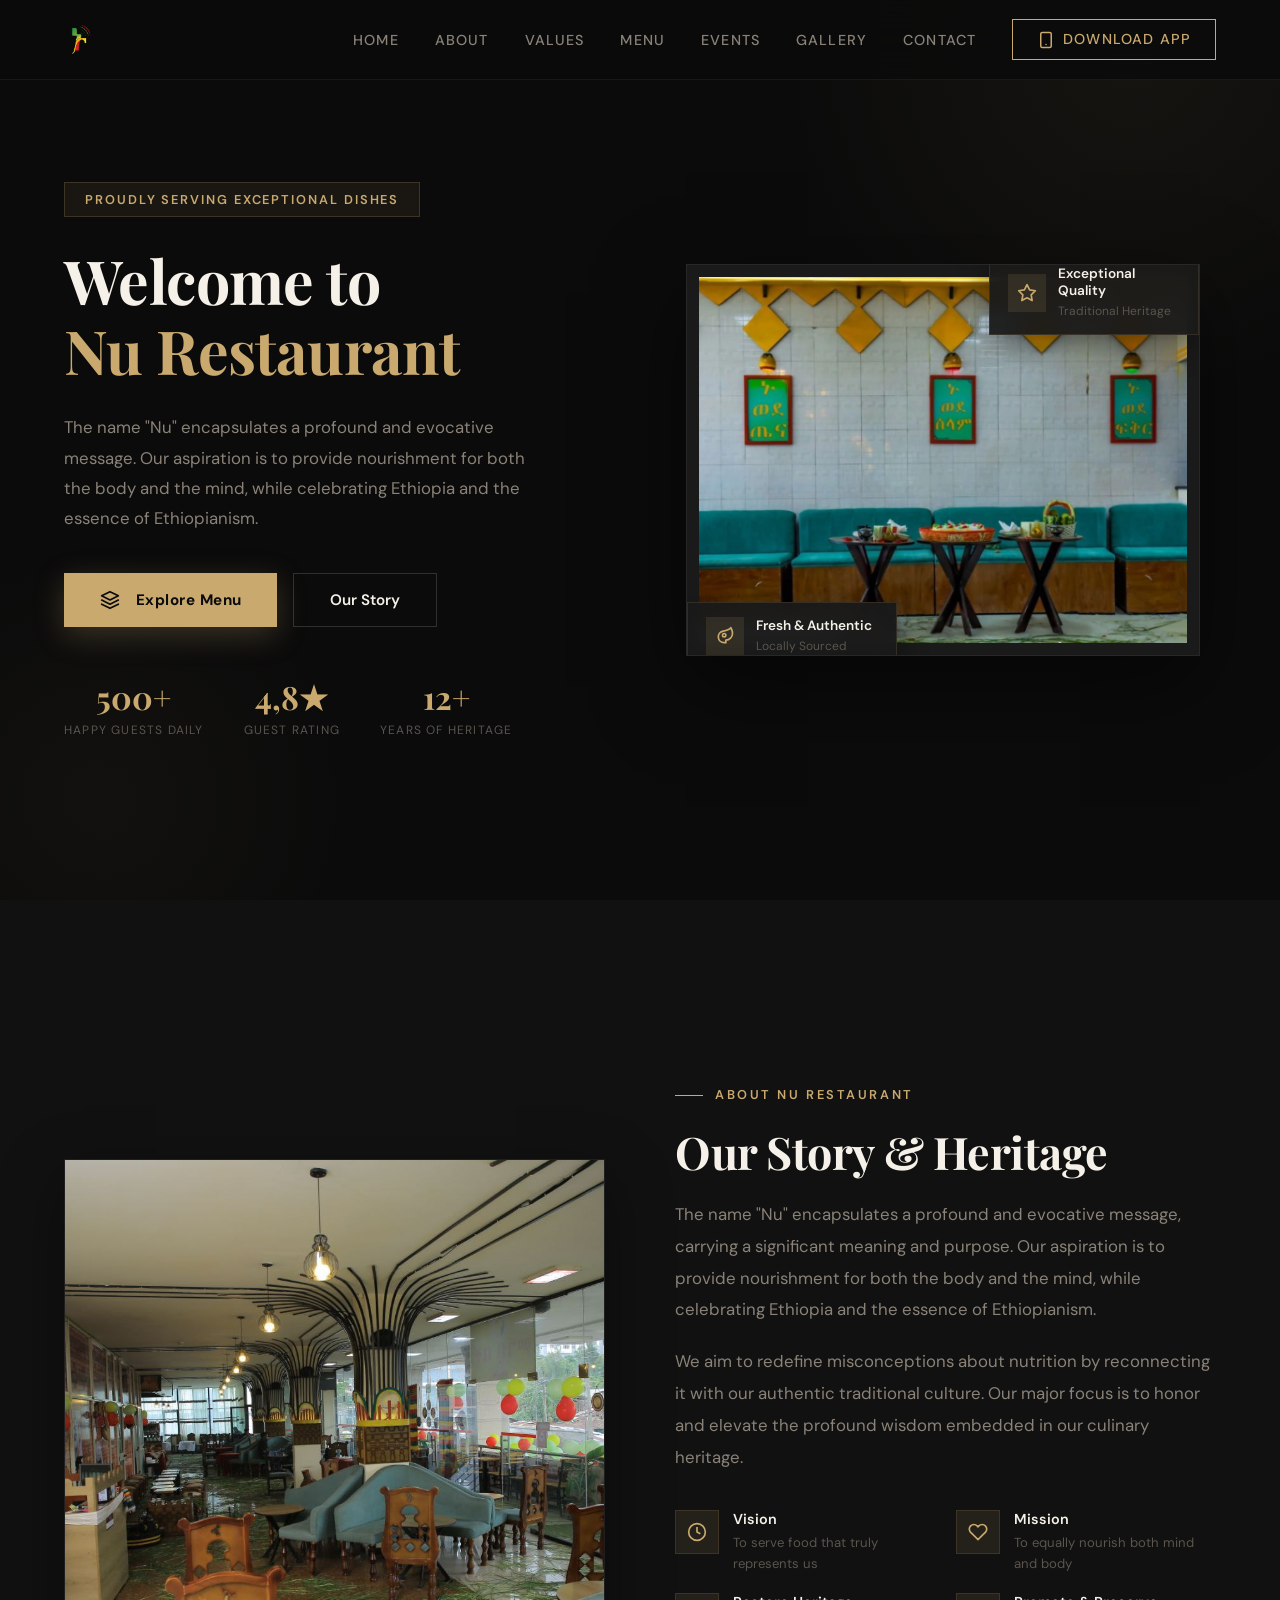
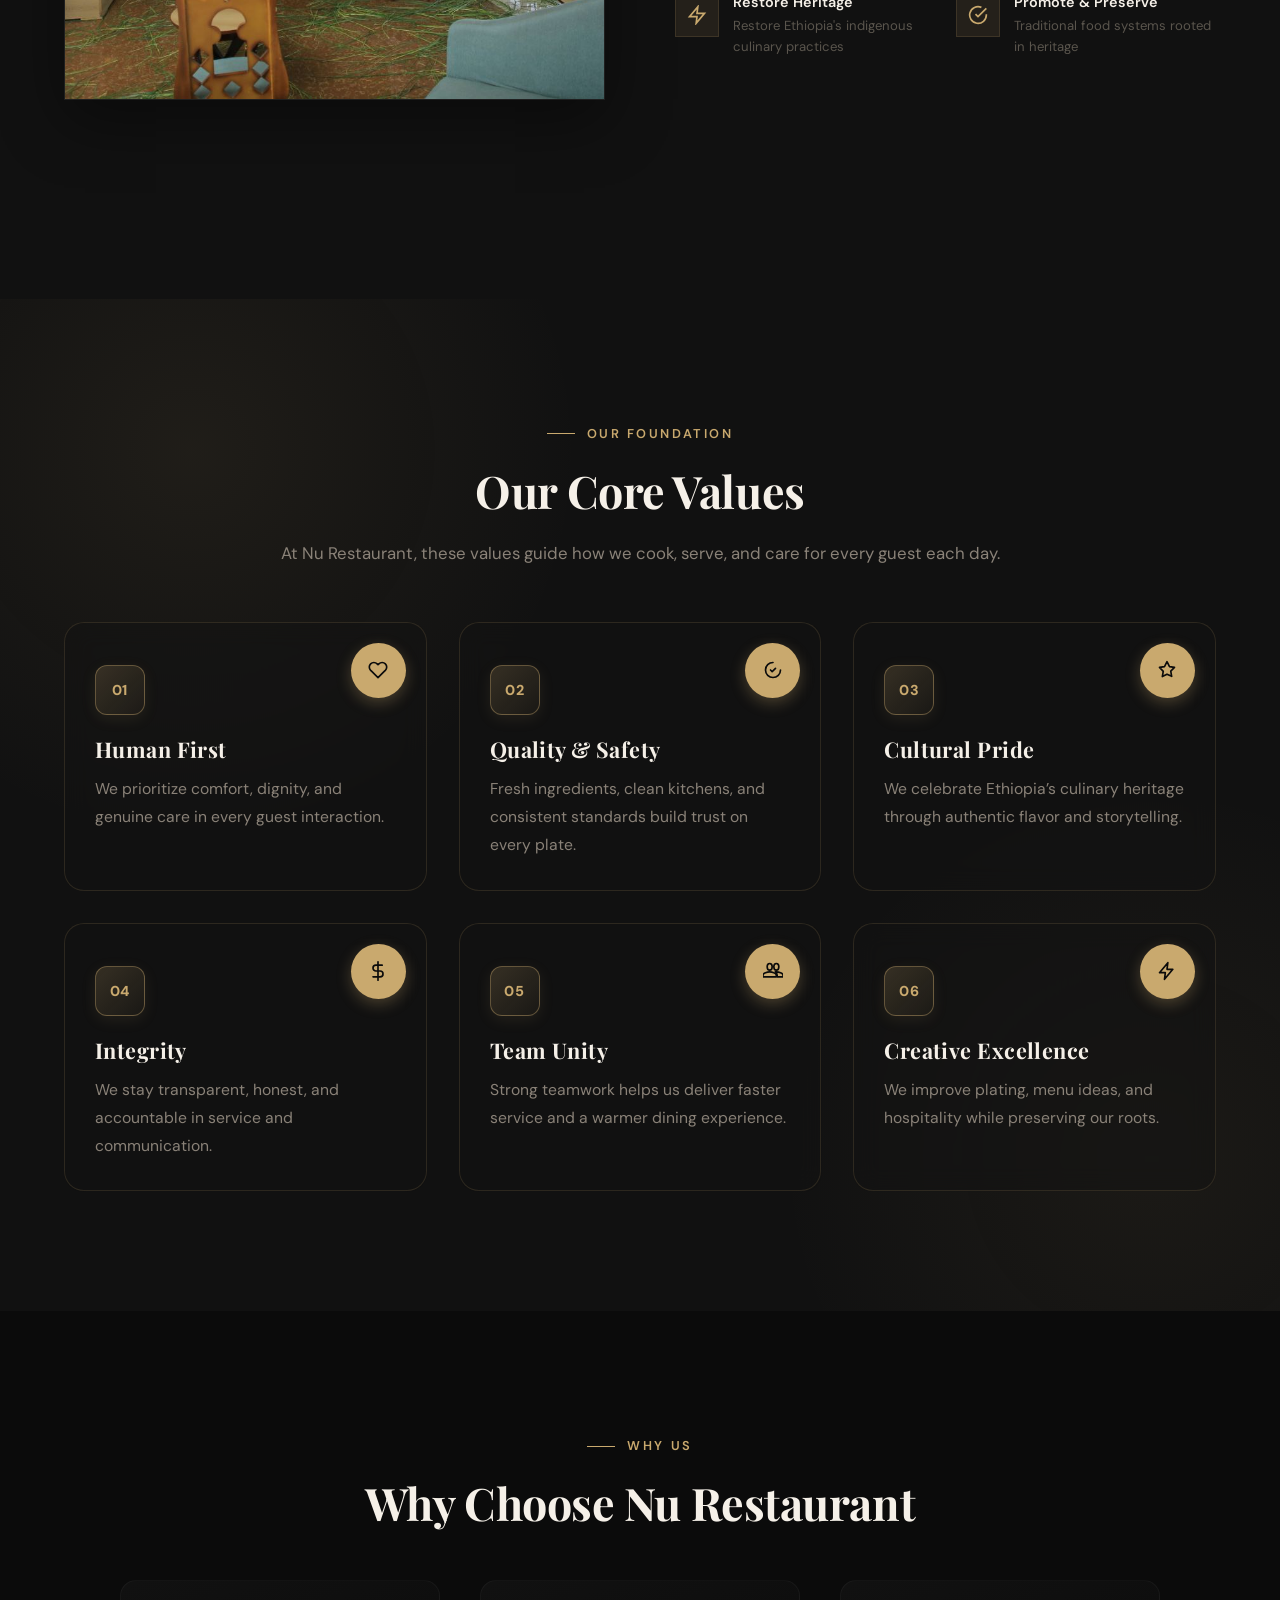
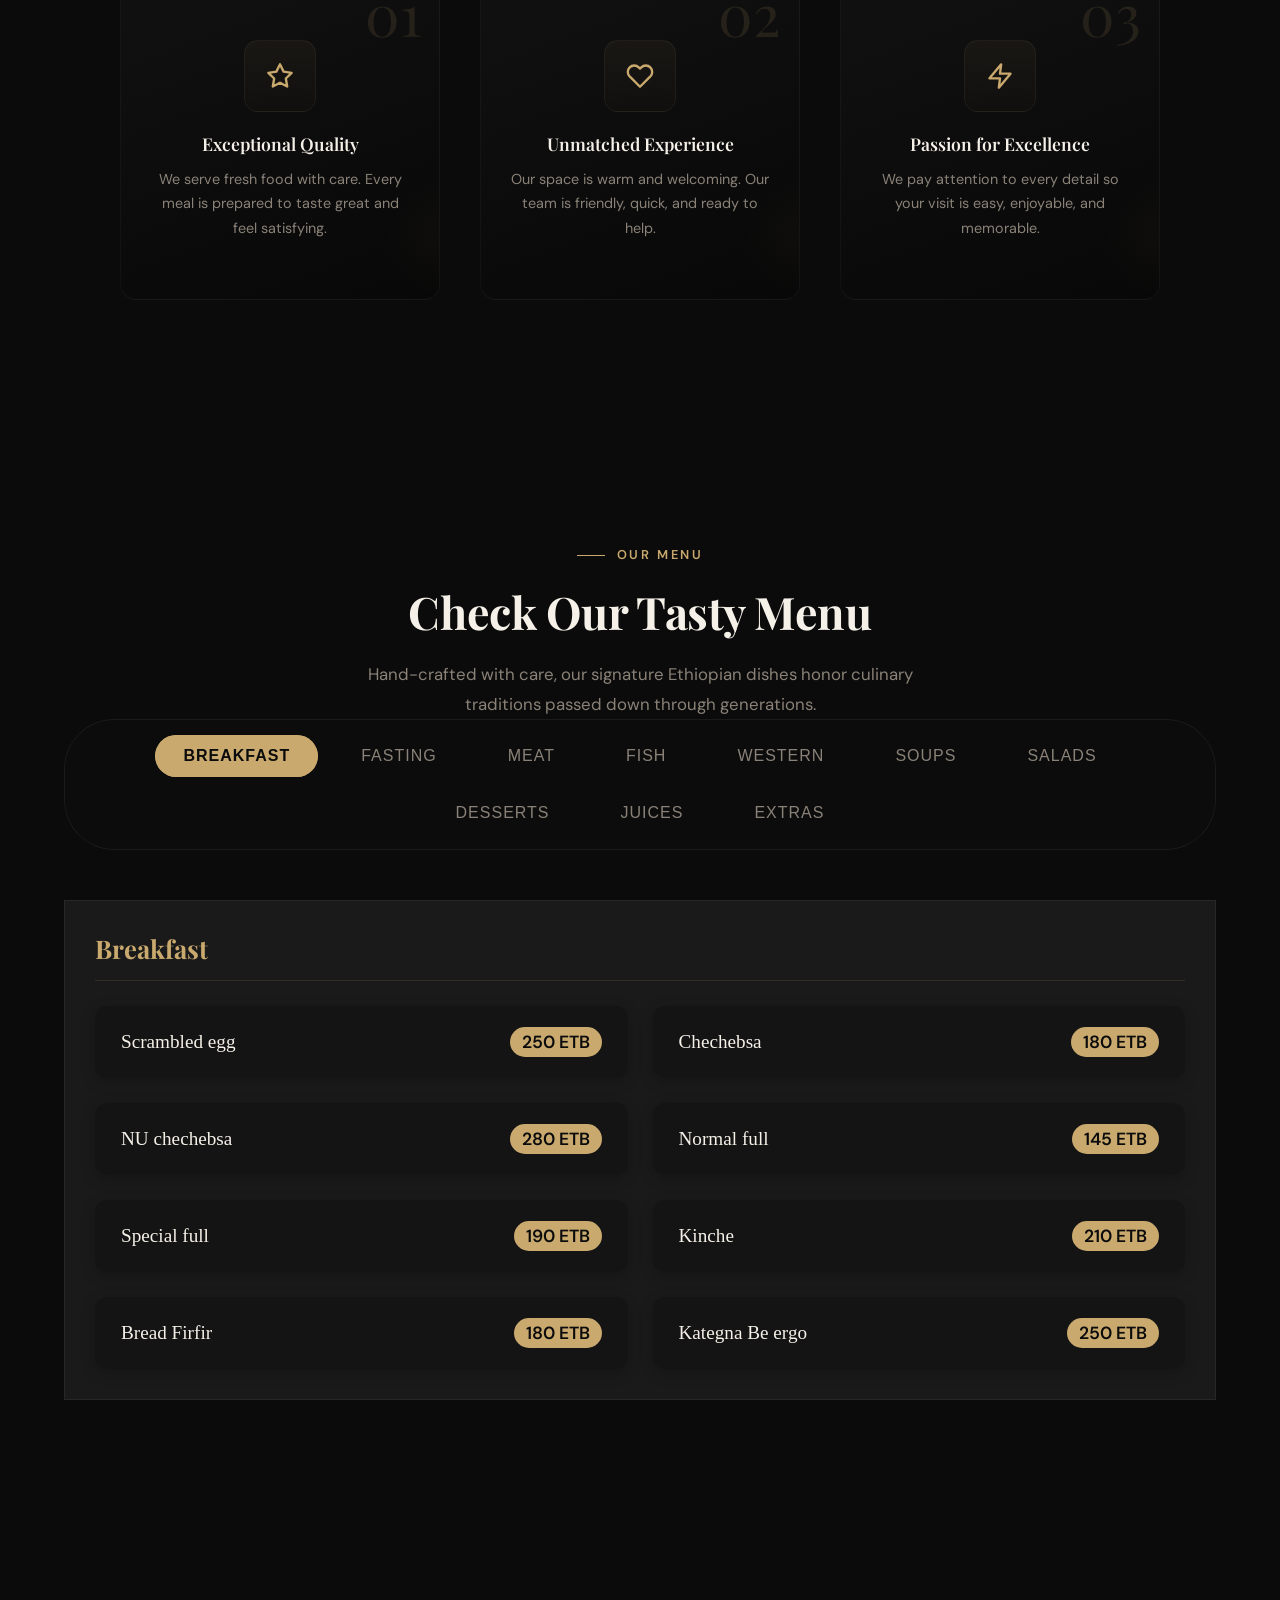
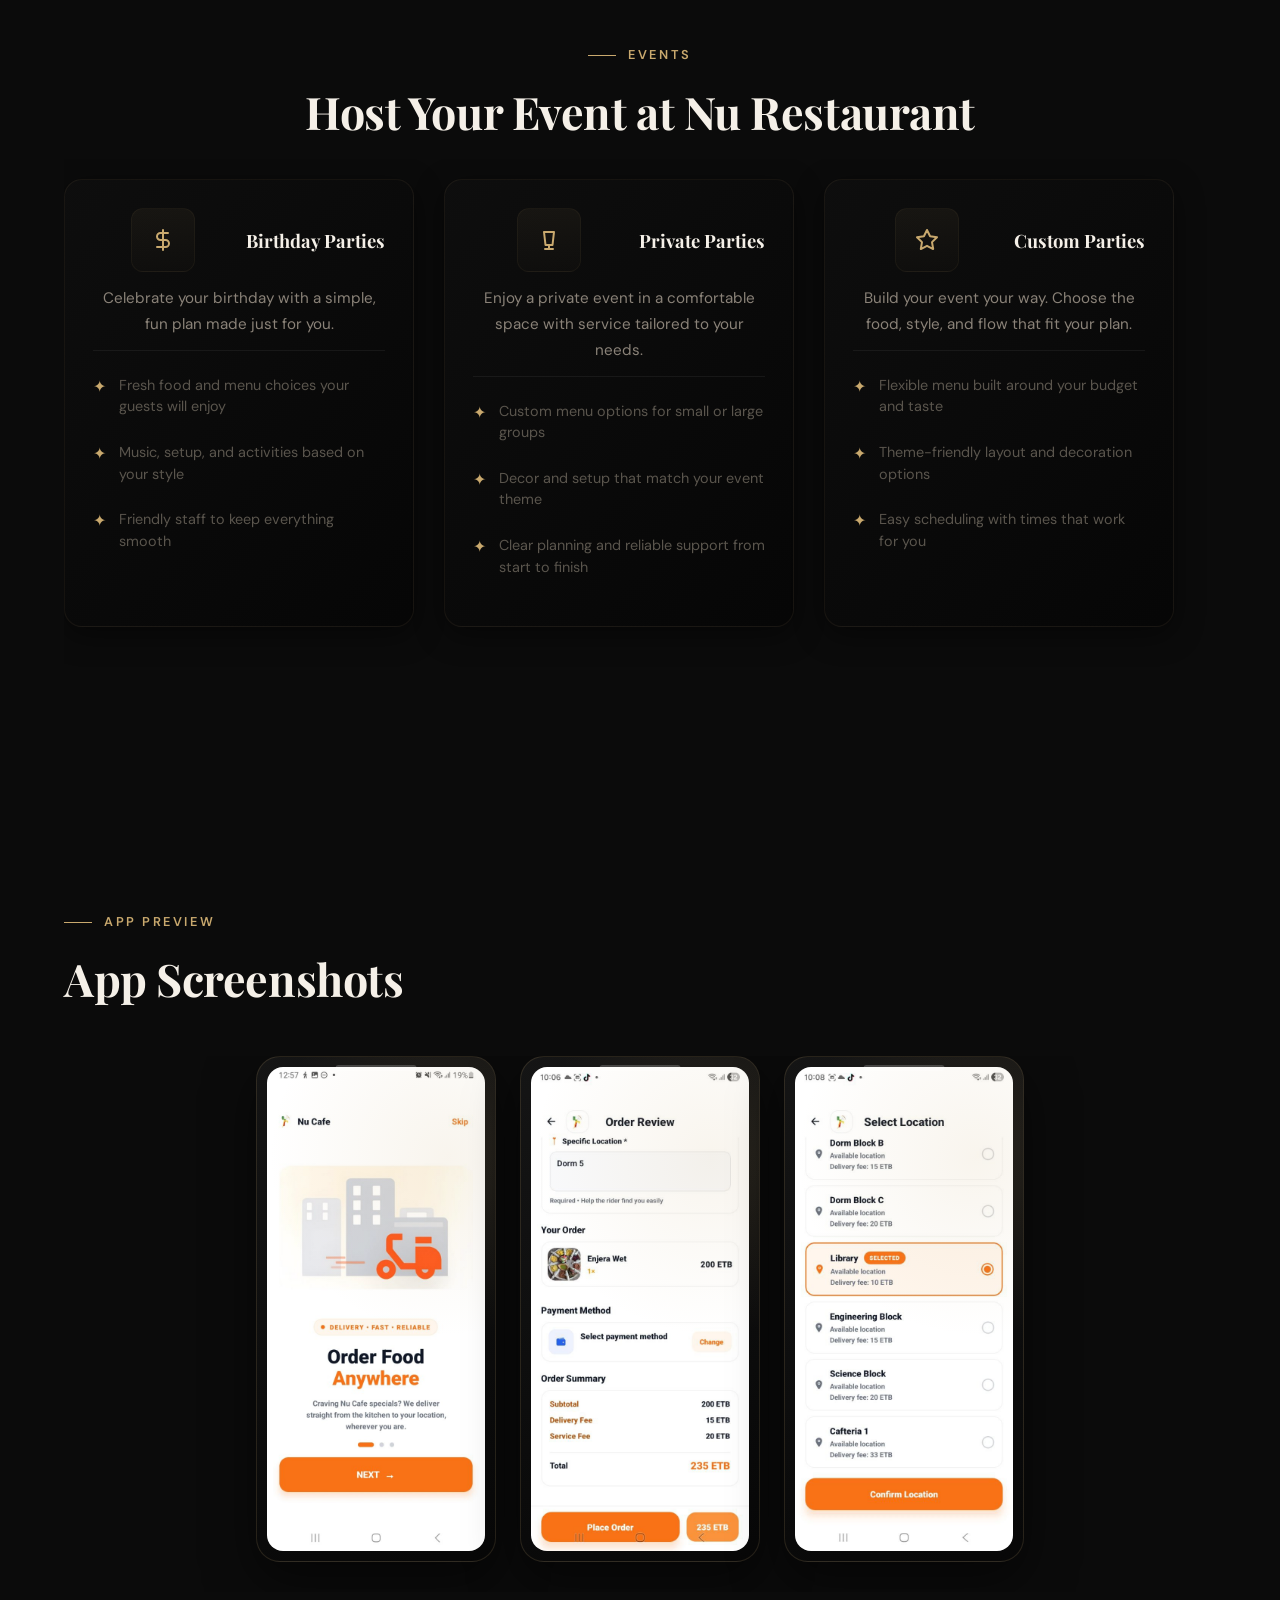
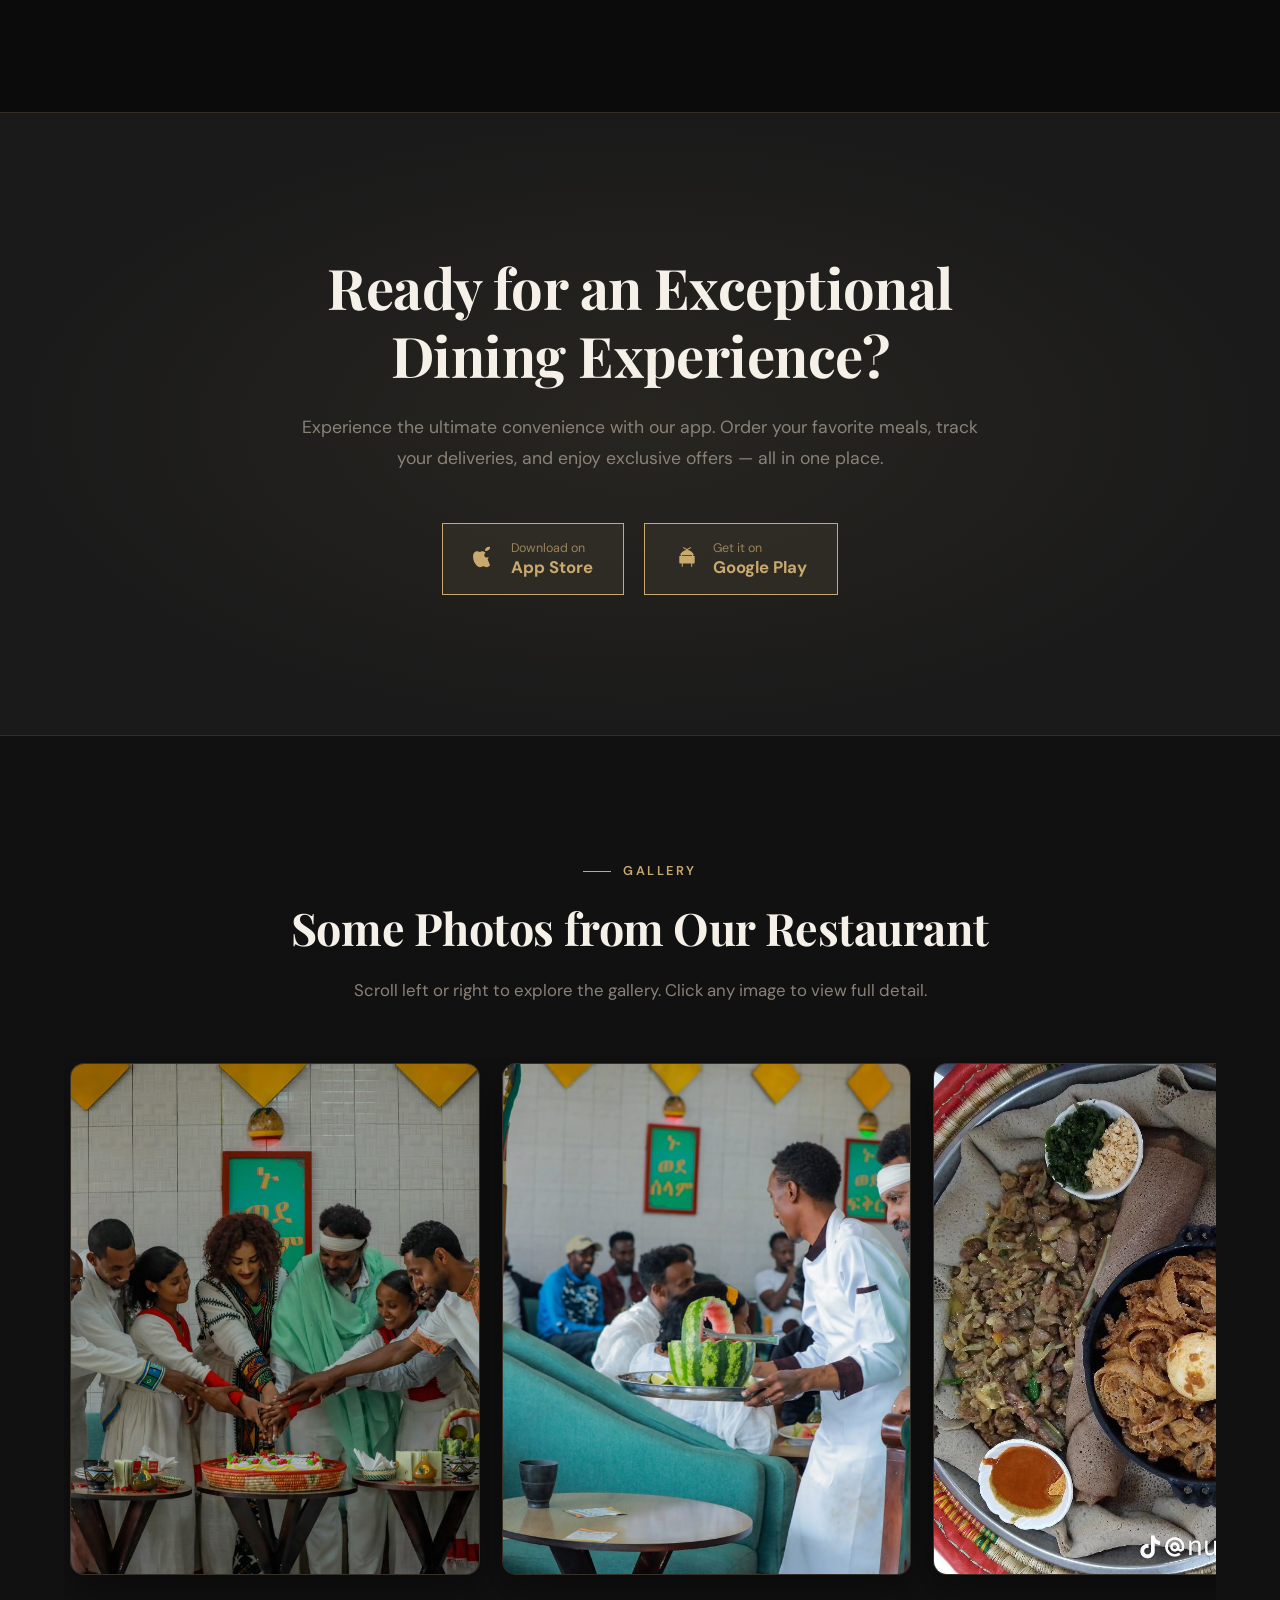
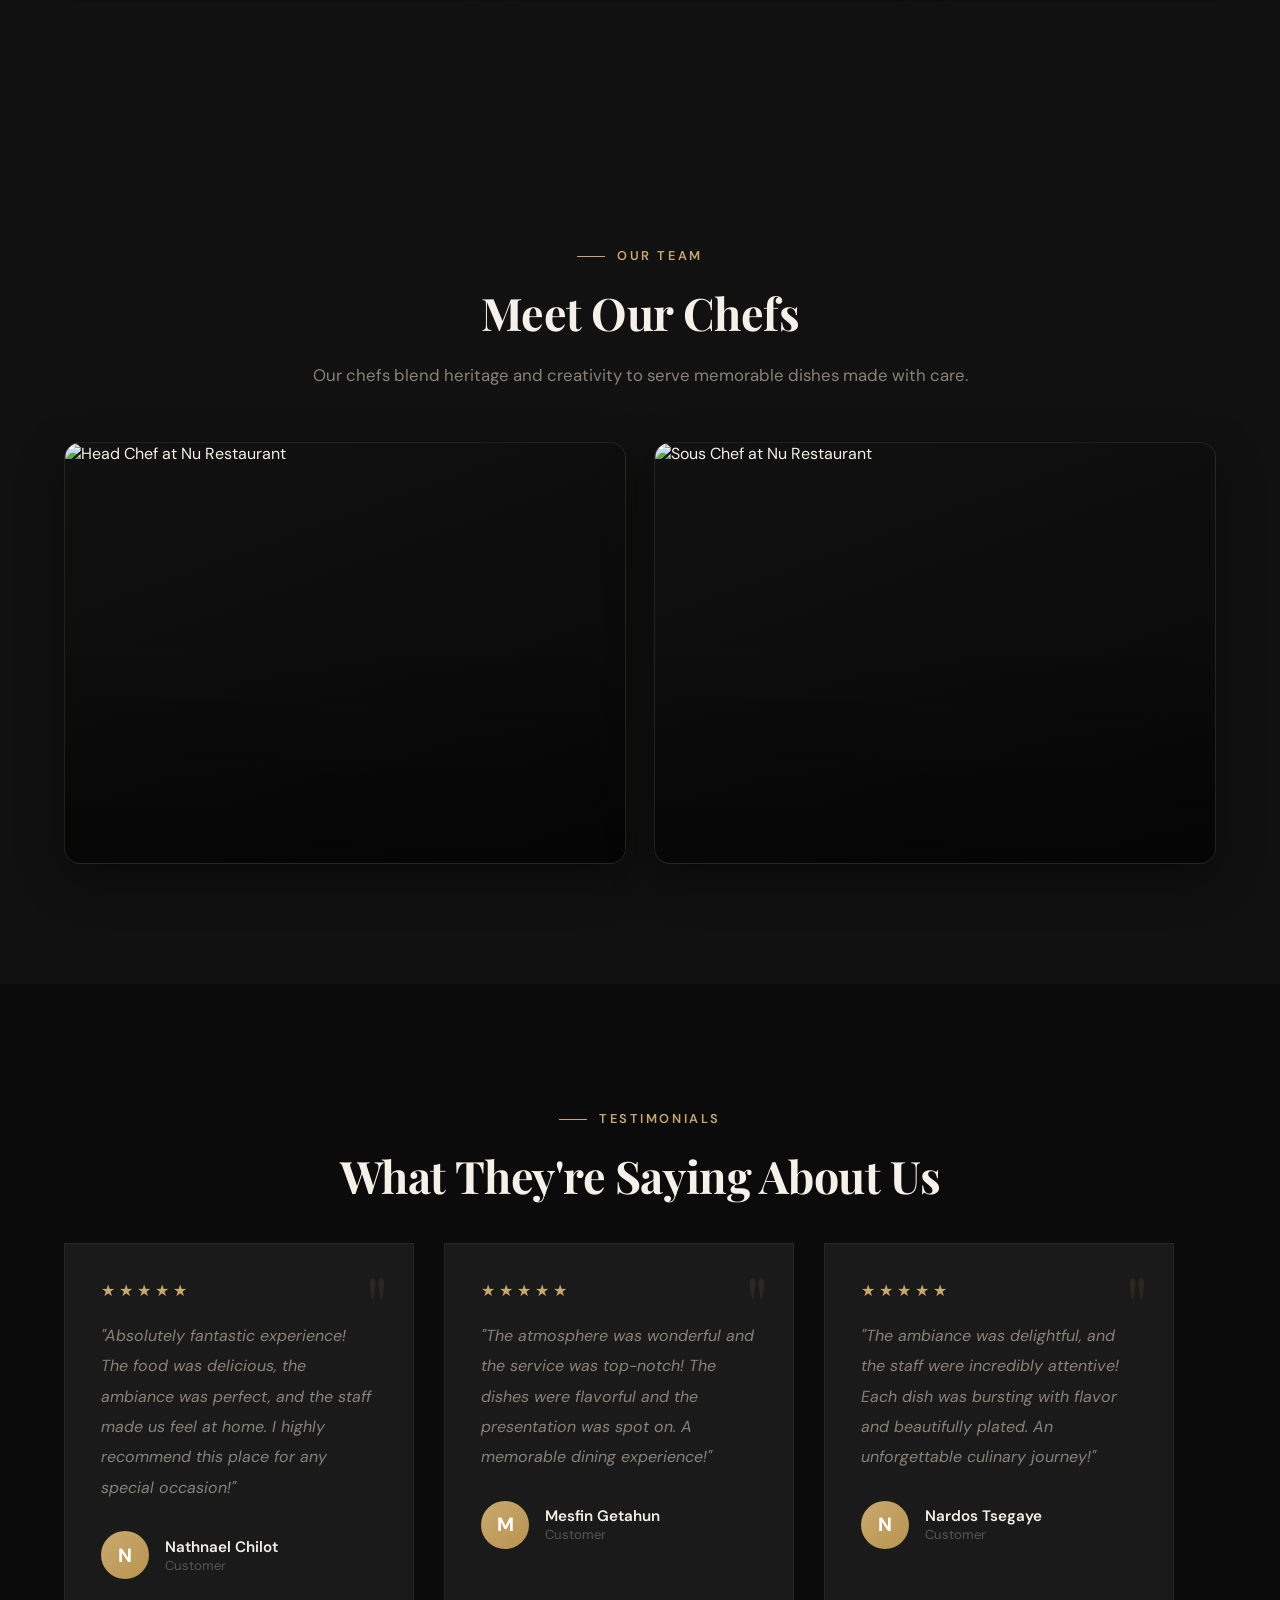
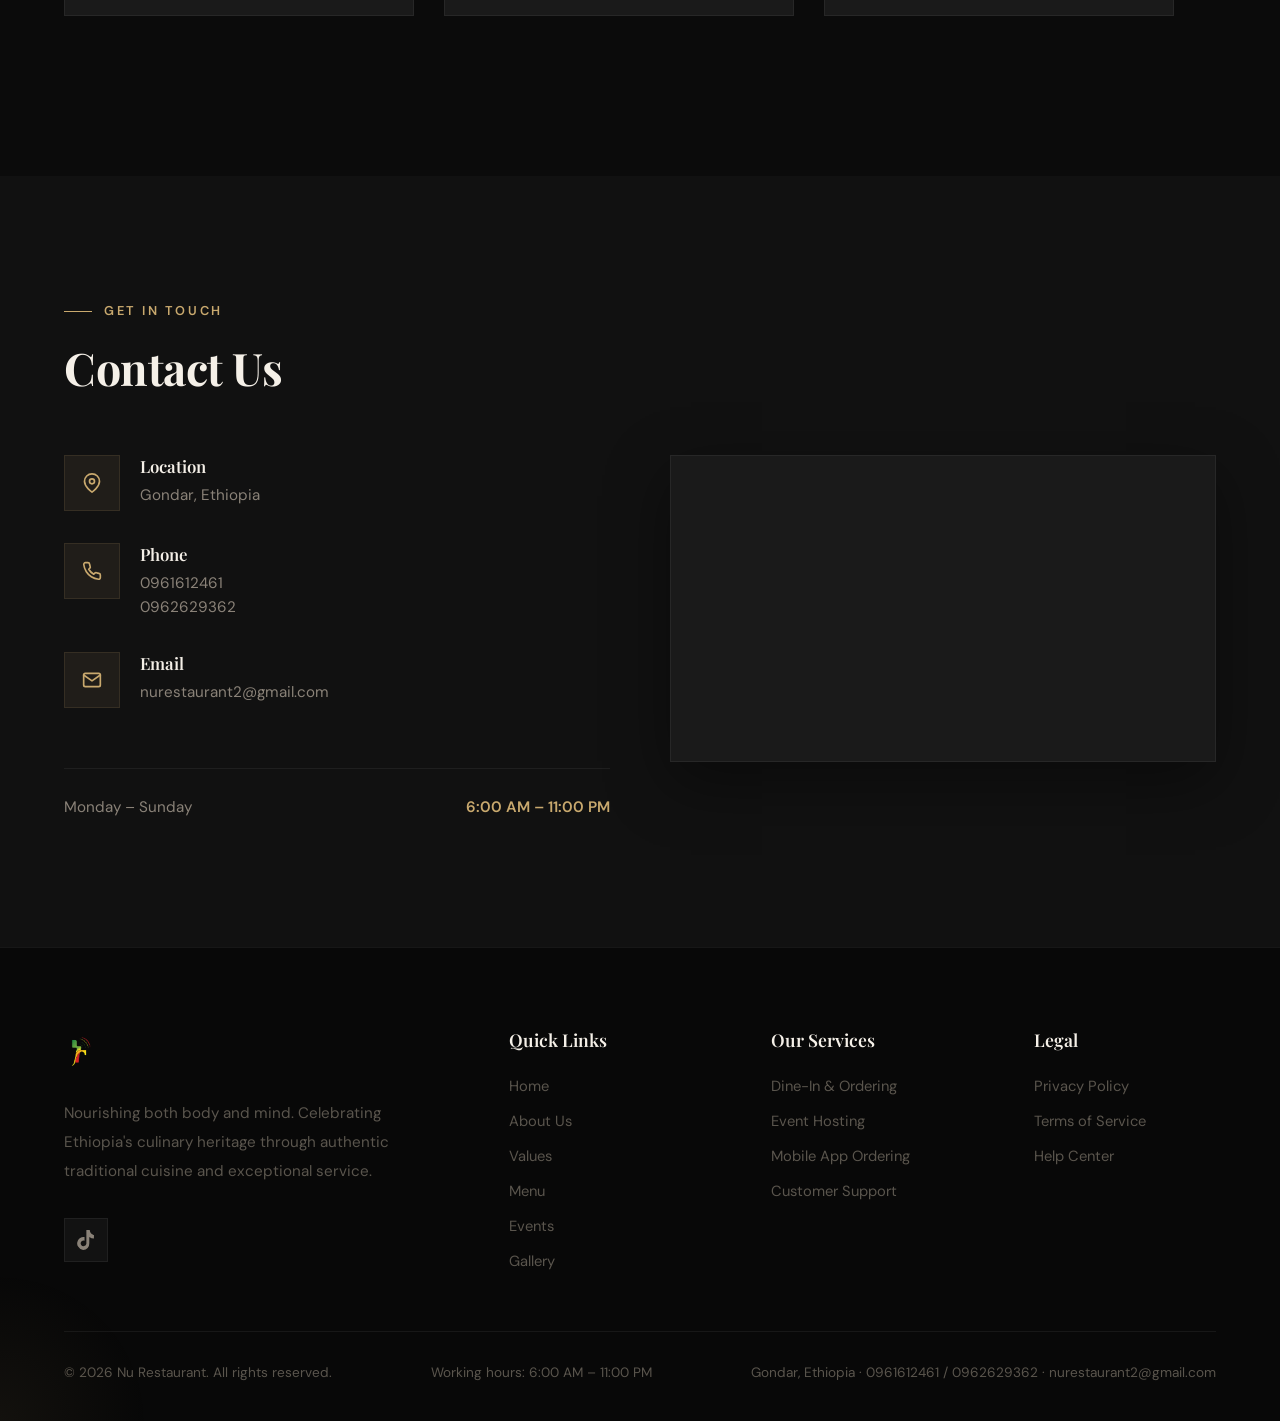
==== commit 408da379: "enhance layout, animations, and hover effects for value cards; update media queries for responsivene" ====
--- a/index.html
+++ b/index.html
@@ -25,7 +25,8 @@
     <meta property="og:image" content="images/hero.jpg">
     <meta property="twitter:card" content="summary_large_image">
     <meta property="twitter:title" content="Nu Restaurant – Nourishing Body & Mind">
-    <meta property="twitter:description" content="Authentic Ethiopian cuisine in Gondar, with dine-in, events, and app-based ordering.">
+    <meta property="twitter:description"
+        content="Authentic Ethiopian cuisine in Gondar, with dine-in, events, and app-based ordering.">
     <meta property="twitter:image" content="images/hero.jpg">
 
     <script type="application/ld+json">
@@ -58,7 +59,7 @@
         rel="stylesheet">
 
     <link rel="icon" href="images/logo.jpg">
-    <link rel="stylesheet" href="style.css">
+    <link rel="stylesheet" href="style.css?v=2">
 </head>
 
 <body>
@@ -70,6 +71,7 @@
         <div class="nav-links">
             <a href="#home">Home</a>
             <a href="#about">About</a>
+            <a href="#values">Values</a>
             <a href="#menu">Menu</a>
             <a href="#events">Events</a>
             <a href="#gallery">Gallery</a>
@@ -89,6 +91,7 @@
     <div class="mobile-menu" id="mobileMenu">
         <a href="#home" onclick="closeMenu()">Home</a>
         <a href="#about" onclick="closeMenu()">About</a>
+        <a href="#values" onclick="closeMenu()">Values</a>
         <a href="#menu" onclick="closeMenu()">Menu</a>
         <a href="#events" onclick="closeMenu()">Events</a>
         <a href="#gallery" onclick="closeMenu()">Gallery</a>
@@ -124,7 +127,7 @@
                         <div class="stat-label">Happy Guests Daily</div>
                     </div>
                     <div class="stat-item">
-                        <div class="stat-num" data-count-text="4.9★">4.9★</div>
+                        <div class="stat-num" data-count-text="4,8★">4,8★</div>
                         <div class="stat-label">Guest Rating</div>
                     </div>
                     <div class="stat-item">
@@ -226,6 +229,108 @@
         </div>
     </section>
 
+    <!-- ═══════ VALUES ═══════ -->
+    <section id="values">
+        <div class="section-inner">
+            <div class="values-head" data-anim="fade-up">
+                <div class="section-tag">Our Foundation</div>
+                <h2 class="section-title">Our Core Values</h2>
+                <p class="section-sub">At Nu Restaurant, these values guide how we cook, serve, and care for every
+                    guest each day.</p>
+            </div>
+
+            <div class="values-showcase">
+                <article class="value-unique-card" data-anim="fade-up" data-delay="60">
+                    <div class="value-card-top">
+                        <div class="value-icon" aria-hidden="true">
+                            <svg width="20" height="20" viewBox="0 0 24 24" fill="none" stroke="currentColor"
+                                stroke-width="2" stroke-linecap="round" stroke-linejoin="round">
+                                <path
+                                    d="M20.84 4.61a5.5 5.5 0 0 0-7.78 0L12 5.67l-1.06-1.06a5.5 5.5 0 0 0-7.78 7.78l1.06 1.06L12 21.23l7.78-7.78 1.06-1.06a5.5 5.5 0 0 0 0-7.78z">
+                                </path>
+                            </svg>
+                        </div>
+                    </div>
+                    <span class="value-chip">01</span>
+                    <h4>Human First</h4>
+                    <p>We prioritize comfort, dignity, and genuine care in every guest interaction.</p>
+                </article>
+                <article class="value-unique-card" data-anim="fade-up" data-delay="100">
+                    <div class="value-card-top">
+                        <div class="value-icon" aria-hidden="true">
+                            <svg width="20" height="20" viewBox="0 0 24 24" fill="none" stroke="currentColor"
+                                stroke-width="2" stroke-linecap="round" stroke-linejoin="round">
+                                <path d="M9 12l2 2 4-4"></path>
+                                <path d="M21 12c0 4.97-4.03 9-9 9s-9-4.03-9-9 4.03-9 9-9"></path>
+                            </svg>
+                        </div>
+                    </div>
+                    <span class="value-chip">02</span>
+                    <h4>Quality & Safety</h4>
+                    <p>Fresh ingredients, clean kitchens, and consistent standards build trust on every plate.</p>
+                </article>
+                <article class="value-unique-card" data-anim="fade-up" data-delay="140">
+                    <div class="value-card-top">
+                        <div class="value-icon" aria-hidden="true">
+                            <svg width="20" height="20" viewBox="0 0 24 24" fill="none" stroke="currentColor"
+                                stroke-width="2" stroke-linecap="round" stroke-linejoin="round">
+                                <path d="M12 2l3 6 6 .9-4.5 4.4 1.1 6.3L12 17l-5.6 2.9 1.1-6.3L3 8.9 9 8z"></path>
+                            </svg>
+                        </div>
+                    </div>
+                    <span class="value-chip">03</span>
+                    <h4>Cultural Pride</h4>
+                    <p>We celebrate Ethiopia’s culinary heritage through authentic flavor and storytelling.</p>
+                </article>
+                <article class="value-unique-card" data-anim="fade-up" data-delay="180">
+                    <div class="value-card-top">
+                        <div class="value-icon" aria-hidden="true">
+                            <svg width="20" height="20" viewBox="0 0 24 24" fill="none" stroke="currentColor"
+                                stroke-width="2" stroke-linecap="round" stroke-linejoin="round">
+                                <path d="M12 1v22"></path>
+                                <path d="M17 5H9.5a3.5 3.5 0 0 0 0 7H14.5a3.5 3.5 0 0 1 0 7H6"></path>
+                            </svg>
+                        </div>
+                    </div>
+                    <span class="value-chip">04</span>
+                    <h4>Integrity</h4>
+                    <p>We stay transparent, honest, and accountable in service and communication.</p>
+                </article>
+                <article class="value-unique-card" data-anim="fade-up" data-delay="220">
+                    <div class="value-card-top">
+                        <div class="value-icon" aria-hidden="true">
+                            <svg width="20" height="20" viewBox="0 0 24 24" fill="none" stroke="currentColor"
+                                stroke-width="2" stroke-linecap="round" stroke-linejoin="round">
+                                <path d="M16 11c1.66 0 3-1.79 3-4s-1.34-4-3-4-3 1.79-3 4 1.34 4 3 4z"></path>
+                                <path d="M8 11c1.66 0 3-1.79 3-4S9.66 3 8 3 5 4.79 5 7s1.34 4 3 4z"></path>
+                                <path d="M8 13c-2.67 0-8 1.34-8 4v2h16v-2c0-2.66-5.33-4-8-4z"></path>
+                                <path
+                                    d="M16 13c-.41 0-.82.03-1.22.08 1.2.87 2.22 2.02 2.22 3.92v2h7v-2c0-2.66-5.33-4-8-4z">
+                                </path>
+                            </svg>
+                        </div>
+                    </div>
+                    <span class="value-chip">05</span>
+                    <h4>Team Unity</h4>
+                    <p>Strong teamwork helps us deliver faster service and a warmer dining experience.</p>
+                </article>
+                <article class="value-unique-card" data-anim="fade-up" data-delay="260">
+                    <div class="value-card-top">
+                        <div class="value-icon" aria-hidden="true">
+                            <svg width="20" height="20" viewBox="0 0 24 24" fill="none" stroke="currentColor"
+                                stroke-width="2" stroke-linecap="round" stroke-linejoin="round">
+                                <path d="M13 2L3 14h7l-1 8 10-12h-7l1-8z"></path>
+                            </svg>
+                        </div>
+                    </div>
+                    <span class="value-chip">06</span>
+                    <h4>Creative Excellence</h4>
+                    <p>We improve plating, menu ideas, and hospitality while preserving our roots.</p>
+                </article>
+            </div>
+        </div>
+    </section>
+
     <!-- ═══════ WHY US ═══════ -->
     <section id="features">
         <div class="section-inner">
@@ -767,49 +872,6 @@
                             <li>Theme-friendly layout and decoration options</li>
                             <li>Easy scheduling with times that work for you</li>
                         </ul>
-                    </div>
-                </div>
-            </div>
-        </div>
-    </section>
-
-    <!-- ═══════ APP SECTION ═══════ -->
-    <section id="app">
-        <div class="section-inner">
-            <div class="app-intro-grid">
-                <div class="app-intro-img" data-anim="fade-right">
-                    <img src="images/logo.jpg" alt="App Logo" class="app-logo-display">
-                    <div class="app-mockup" style="padding: 0; background: transparent; box-shadow: none;">
-                        <img src="images/image.png" alt="App UI"
-                            style="width: 100%; height: 100%; object-fit: cover; box-shadow: 0 20px 50px rgba(0,0,0,0.4);">
-                    </div>
-                </div>
-                <div class="app-intro-content" data-anim="fade-left">
-                    <div class="section-tag">Mobile Application</div>
-                    <h2 class="section-title">Download Nu Mobile Application</h2>
-                    <p>Experience the ultimate convenience with our app! Order your favorite meals, track your
-                        deliveries, and enjoy exclusive offers – all in one place.</p>
-                    <p>Get our mobile app for more! Download today and unlock a world of authentic Ethiopian cuisine at
-                        your fingertips.</p>
-                    <div class="app-dl-btns">
-                        <a href="#" class="app-store-btn">
-                            <span class="store-icon"><svg width="24" height="24" viewBox="0 0 24 24" fill="currentColor"
-                                    stroke="none">
-                                    <path
-                                        d="M17.05 20.28c-.96.95-2.04 1.9-3.4 1.9-1.32 0-1.78-.83-3.33-.83-1.54 0-2.05.81-3.32.83-1.31.02-2.58-1.07-3.55-2.02-1.95-1.93-3.43-5.46-3.43-8.76 0-3.31 2.06-5.05 4.02-5.05 1.03 0 2.01.71 2.64.71.62 0 1.83-.86 3.03-.73 1.25.14 2.21.6 2.87 1.35-1.52.92-1.81 3.03-.49 4.22 1.2 1.08 2.72.63 3.65.17-.11.75-.54 1.48-1.12 2.21zM11.96 5.86c-.11-1.33.66-2.61 1.6-3.36.93-.75 2.26-.98 3.51-.83.15 1.34-.58 2.61-1.53 3.37-.95.76-2.22 1.02-3.58.82z">
-                                    </path>
-                                </svg></span>
-                            <div class="store-text"><small>Download on</small><strong>App Store</strong></div>
-                        </a>
-                        <a href="#" class="app-store-btn">
-                            <span class="store-icon"><svg width="24" height="24" viewBox="0 0 24 24" fill="currentColor"
-                                    stroke="none">
-                                    <path
-                                        d="M17.5 12c.3 0 .5-.2.5-.5V10c0-.3-.2-.5-.5-.5s-.5.2-.5.5v1.5c0 .3.2.5.5.5zM6.5 12c.3 0 .5-.2.5-.5V10c0-.3-.2-.5-.5-.5s-.5.2-.5.5v1.5c0 .3.2.5.5.5zM12 4.1L8.5 2.2c-.2-.1-.5 0-.6.2s0 .5.2.6L11.5 5c-3.1.2-5.7 2.4-6.4 5.3h13.8c-.7-2.9-3.3-5.1-6.4-5.3L15.9 3c.2-.1.3-.4.2-.6s-.4-.3-.6-.2L12 4.1zM4.3 11v6.5c0 .6.4 1 1 1h1.5v3c0 .3.2.5.5.5s.5-.2.5-.5v-3h8.4v3c0 .3.2.5.5.5s.5-.2.5-.5v-3h1.5c.6 0 1-.4 1-1V11H4.3z">
-                                    </path>
-                                </svg></span>
-                            <div class="store-text"><small>Get it on</small><strong>Google Play</strong></div>
-                        </a>
                     </div>
                 </div>
             </div>
@@ -872,7 +934,8 @@
             <div style="text-align:center;" data-anim="fade-up">
                 <div class="section-tag">Gallery</div>
                 <h2 class="section-title">Some Photos from Our Restaurant</h2>
-                <p class="section-sub" style="margin: 12px auto 0; max-width: 680px;">Scroll left or right to explore the gallery. Click any image to view full detail.</p>
+                <p class="section-sub" style="margin: 12px auto 0; max-width: 680px;">Scroll left or right to explore
+                    the gallery. Click any image to view full detail.</p>
             </div>
             <div class="gallery-grid">
                 <div class="gallery-item g1" data-anim="fade-up" data-delay="100" onclick="openLightbox(0)">
@@ -918,7 +981,8 @@
             <div style="text-align:center;" data-anim="fade-up">
                 <div class="section-tag">Our Team</div>
                 <h2 class="section-title">Meet Our Chefs</h2>
-                <p class="section-sub" style="margin: 12px auto 0; max-width: 680px;">Our chefs blend heritage and creativity to serve memorable dishes made with care.</p>
+                <p class="section-sub" style="margin: 12px auto 0; max-width: 680px;">Our chefs blend heritage and
+                    creativity to serve memorable dishes made with care.</p>
             </div>
 
             <div class="chefs-grid">
@@ -1101,6 +1165,7 @@
                     <ul>
                         <li><a href="#home">Home</a></li>
                         <li><a href="#about">About Us</a></li>
+                        <li><a href="#values">Values</a></li>
                         <li><a href="#menu">Menu</a></li>
                         <li><a href="#events">Events</a></li>
                         <li><a href="#gallery">Gallery</a></li>
@@ -1120,6 +1185,7 @@
                     <ul>
                         <li><a href="privacy.html">Privacy Policy</a></li>
                         <li><a href="terms.html">Terms of Service</a></li>
+                        <li><a href="help.html">Help Center</a></li>
                     </ul>
                 </div>
             </div>
--- a/style.css
+++ b/style.css
@@ -734,116 +734,240 @@
   font-size: 0.8rem;
 }
 
-/* ═══════ APP ═══════ */
-#app {
+/* ═══════ FEATURES ═══════ */
+#values {
   padding: 120px 5%;
-  background: var(--dark-section);
-}
-
-.app-intro-grid {
+  background:
+    radial-gradient(circle at 15% 15%, rgba(201, 169, 110, 0.08), transparent 28%),
+    radial-gradient(circle at 90% 85%, rgba(201, 169, 110, 0.06), transparent 26%),
+    var(--dark-section);
+}
+
+.values-head {
+  text-align: center;
+}
+
+.values-head .section-sub {
+  max-width: 760px;
+  margin: 12px auto 0;
+}
+
+.values-showcase {
+  margin-top: 54px;
   display: grid;
-  grid-template-columns: 1fr 1fr;
-  gap: 70px;
-  align-items: center;
-}
-
-.app-intro-img {
+  grid-template-columns: repeat(3, minmax(280px, 1fr));
+  gap: 32px;
+  perspective: 1000px;
+}
+
+.value-unique-card {
+  position: relative;
+  display: flex;
+  flex-direction: column;
+  padding: 30px;
+  background: rgba(18, 18, 18, 0.5);
+  backdrop-filter: blur(12px);
+  -webkit-backdrop-filter: blur(12px);
+  border: 1px solid rgba(201, 169, 110, 0.15);
+  border-radius: 20px;
   overflow: hidden;
+  isolation: isolate;
+  transition: all 0.5s cubic-bezier(0.25, 0.8, 0.25, 1);
+  transform-style: preserve-3d;
+  animation: floatCard 6s ease-in-out infinite;
+}
+
+.value-unique-card:nth-child(1) {
+  animation-delay: 0.0s;
+}
+
+.value-unique-card:nth-child(2) {
+  animation-delay: 0.2s;
+}
+
+.value-unique-card:nth-child(3) {
+  animation-delay: 0.4s;
+}
+
+.value-unique-card:nth-child(4) {
+  animation-delay: 0.6s;
+}
+
+.value-unique-card:nth-child(5) {
+  animation-delay: 0.8s;
+}
+
+.value-unique-card:nth-child(6) {
+  animation-delay: 1.0s;
+}
+
+@keyframes floatCard {
+
+  0%,
+  100% {
+    transform: translateY(0);
+  }
+
+  50% {
+    transform: translateY(-10px);
+  }
+}
+
+.value-unique-card::before {
+  content: '';
+  position: absolute;
+  top: -50%;
+  left: -50%;
+  width: 200%;
+  height: 200%;
+  background: radial-gradient(circle at center, rgba(201, 169, 110, 0.15) 0%, transparent 60%);
+  opacity: 0;
+  transition: opacity 0.6s ease;
+  pointer-events: none;
+  z-index: -1;
+  animation: rotateGlow 10s linear infinite;
+}
+
+@keyframes rotateGlow {
+  0% {
+    transform: rotate(0deg);
+  }
+
+  100% {
+    transform: rotate(360deg);
+  }
+}
+
+.value-unique-card::after {
+  content: '';
+  position: absolute;
+  inset: 0;
+  border-radius: 20px;
+  padding: 2px;
+  background: linear-gradient(135deg, rgba(201, 169, 110, 0.5), transparent, rgba(201, 169, 110, 0.1));
+  -webkit-mask: linear-gradient(#fff 0 0) content-box, linear-gradient(#fff 0 0);
+  mask: linear-gradient(#fff 0 0) content-box, linear-gradient(#fff 0 0);
+  -webkit-mask-composite: xor;
+  mask-composite: exclude;
+  opacity: 0;
+  transition: opacity 0.5s ease;
+  pointer-events: none;
+}
+
+.value-unique-card:hover {
+  transform: translateY(-15px) scale(1.03);
+  box-shadow: 0 25px 50px rgba(0, 0, 0, 0.6), 0 0 30px rgba(201, 169, 110, 0.2);
+  border-color: transparent;
+  animation-play-state: paused;
+}
+
+.value-unique-card:hover::before,
+.value-unique-card:hover::after {
+  opacity: 1;
+}
+
+.value-chip {
+  display: inline-flex;
+  align-items: center;
+  justify-content: center;
+  width: 50px;
+  height: 50px;
+  margin-bottom: 20px;
+  border-radius: 12px;
+  background: linear-gradient(135deg, rgba(201, 169, 110, 0.2), rgba(201, 169, 110, 0.05));
+  border: 1px solid rgba(201, 169, 110, 0.4);
+  color: var(--gold);
+  font-size: 0.9rem;
+  font-weight: 800;
+  letter-spacing: 0.05em;
+  box-shadow: 0 4px 15px rgba(201, 169, 110, 0.1);
+  transition: transform 0.4s ease, box-shadow 0.4s ease;
+}
+
+.value-unique-card:hover .value-chip {
+  transform: scale(1.1) rotate(5deg);
+  box-shadow: 0 8px 25px rgba(201, 169, 110, 0.3);
+  background: rgba(201, 169, 110, 0.25);
+}
+
+.value-card-top {
+  display: flex;
+  justify-content: space-between;
+  align-items: flex-start;
+  margin-bottom: 12px;
   position: relative;
-  background: linear-gradient(135deg, var(--dark-card) 0%, rgba(201, 169, 110, 0.1) 100%);
-  padding: 40px;
-  display: flex;
-  flex-direction: column;
-  align-items: center;
-  gap: 24px;
-  border: 1px solid var(--border-dark);
-  box-shadow: 0 30px 80px rgba(0, 0, 0, 0.4);
-}
-
-.app-logo-display {
-  width: 100%;
-  max-width: 100px;
-  aspect-ratio: 1;
-  height: auto;
-  object-fit: contain;
-  background: var(--dark-bg);
-  padding: 8px;
-  border: 1px solid var(--border-dark);
-  display: block;
-  margin: 0 auto;
-}
-
-.app-mockup {
-  width: 220px;
-  background: var(--dark-bg);
-  overflow: hidden;
-  box-shadow: 0 20px 50px rgba(0, 0, 0, 0.5);
-  padding: 8px;
-  border: 1px solid var(--border-subtle);
-}
-
-.app-intro-content .section-title {
-  margin-bottom: 20px;
-}
-
-.app-intro-content p {
-  font-size: 1.05rem;
+}
+
+.value-icon {
+  width: 55px;
+  height: 55px;
+  display: inline-flex;
+  align-items: center;
+  justify-content: center;
+  color: var(--dark-bg);
+  background: var(--gold);
+  border-radius: 50%;
+  box-shadow: 0 5px 15px rgba(201, 169, 110, 0.3);
+  transition: all 0.5s cubic-bezier(0.175, 0.885, 0.32, 1.275);
+  position: absolute;
+  top: -10px;
+  right: -10px;
+}
+
+.value-unique-card:hover .value-icon {
+  transform: translateY(-8px) scale(1.15) rotate(10deg);
+  box-shadow: 0 15px 30px rgba(201, 169, 110, 0.5);
+  background: var(--gold-light);
+}
+
+.value-unique-card h4 {
+  margin-bottom: 12px;
+  font-size: 1.35rem;
+  color: var(--text-light);
+  font-family: 'Playfair Display', serif;
+  letter-spacing: 0.02em;
+  transition: color 0.3s ease;
+}
+
+.value-unique-card:hover h4 {
+  color: var(--gold);
+}
+
+.value-unique-card p {
   color: var(--text-muted);
-  line-height: 1.9;
-  margin-bottom: 24px;
-}
-
-.app-dl-btns {
-  display: flex;
-  gap: 14px;
-  flex-wrap: wrap;
-  margin-top: 36px;
-}
-
-.app-store-btn {
-  display: flex;
-  align-items: center;
-  gap: 14px;
-  background: var(--dark-card);
-  color: var(--text-light) !important;
-  padding: 14px 22px;
-  text-decoration: none;
-  transition: all 0.4s;
-  border: 1px solid var(--border-subtle);
-}
-
-.app-store-btn:hover {
-  border-color: var(--gold);
-  background: rgba(201, 169, 110, 0.08);
-  transform: translateY(-3px);
-  box-shadow: var(--shadow-gold);
-}
-
-.app-store-btn .store-icon {
-  font-size: 1.8rem;
-  color: var(--gold);
-}
-
-.app-store-btn .store-text {
-  text-align: left;
-}
-
-.app-store-btn .store-text small {
-  display: block;
-  font-size: 0.7rem;
-  color: var(--text-dim);
-}
-
-.app-store-btn .store-text strong {
-  display: block;
-  font-size: 0.95rem;
-  font-weight: 600;
-}
-
-/* ═══════ FEATURES ═══════ */
+  line-height: 1.8;
+  font-size: 0.98rem;
+  transition: color 0.3s ease;
+}
+
+.value-unique-card:hover p {
+  color: var(--text-light);
+}
+
 #features {
   padding: 120px 5%;
   background: var(--dark-bg);
+}
+
+@media (max-width: 980px) {
+  .values-showcase {
+    grid-template-columns: repeat(2, minmax(220px, 1fr));
+  }
+}
+
+@media (max-width: 640px) {
+  .values-showcase {
+    grid-template-columns: 1fr;
+    gap: 16px;
+  }
+
+  .value-unique-card {
+    padding: 20px 16px 18px;
+  }
+
+  .value-card-top {
+    margin-bottom: 6px;
+  }
 }
 
 .features-grid {
@@ -985,7 +1109,7 @@
 .phone-mockup {
   flex-shrink: 0;
   width: 240px;
-  background: linear-gradient(160deg, rgba(22,22,22,0.95), rgba(8,8,8,0.95));
+  background: linear-gradient(160deg, rgba(22, 22, 22, 0.95), rgba(8, 8, 8, 0.95));
   padding: 10px;
   border-radius: 24px;
   box-shadow: 0 18px 50px rgba(0, 0, 0, 0.5);
@@ -1628,8 +1752,7 @@
     gap: 40px;
   }
 
-  .about-grid,
-  .app-intro-grid {
+  .about-grid {
     gap: 40px;
   }
 
@@ -1709,7 +1832,6 @@
   }
 
   .about-grid,
-  .app-intro-grid,
   .contact-grid {
     grid-template-columns: 1fr;
   }
@@ -1746,15 +1868,6 @@
 
   .testimonials-grid {
     grid-template-columns: 1fr;
-  }
-
-  .app-dl-btns {
-    flex-direction: column;
-  }
-
-  .app-store-btn {
-    width: 100%;
-    justify-content: center;
   }
 
   .hero-buttons {
@@ -1792,6 +1905,7 @@
     font-size: 28px;
   }
 }
+
 /* ═══════ NEW EXTENDED MENU STYLES ═══════ */
 .full-menu-container {
   display: grid;
@@ -1858,11 +1972,13 @@
   scroll-snap-type: x mandatory;
   -webkit-overflow-scrolling: touch;
   padding: 20px 0 40px;
-  scrollbar-width: none; /* Firefox */
+  scrollbar-width: none;
+  /* Firefox */
 }
 
 .carousel-container::-webkit-scrollbar {
-  display: none; /* Chrome/Safari */
+  display: none;
+  /* Chrome/Safari */
 }
 
 .carousel-track {
@@ -1886,23 +2002,24 @@
 /* ═══════ CAROUSEL FORCED OVERRIDES ═══════ */
 .events-carousel .carousel-track,
 .testimonials-carousel .carousel-track {
-    display: flex !important;
-    flex-direction: row !important;
-    flex-wrap: nowrap !important;
-    gap: 30px !important;
-    width: max-content !important;
+  display: flex !important;
+  flex-direction: row !important;
+  flex-wrap: nowrap !important;
+  gap: 30px !important;
+  width: max-content !important;
 }
 
 .events-carousel .event-card,
 .testimonials-carousel .testimonial-card {
-    width: 350px !important;
-    flex-shrink: 0 !important;
-    scroll-snap-align: start !important;
+  width: 350px !important;
+  flex-shrink: 0 !important;
+  scroll-snap-align: start !important;
 }
 
 /* Also ensure the container has no grid layout applied that breaks it */
-.testimonials-carousel, .events-carousel {
-    display: block !important;
+.testimonials-carousel,
+.events-carousel {
+  display: block !important;
 }
 
 /* ═══════ MENU TABS ═══════ */
@@ -1913,6 +2030,7 @@
   justify-content: center;
   margin-bottom: 40px;
 }
+
 .menu-tab-btn {
   background: transparent;
   border: 1px solid var(--border-subtle);
@@ -1924,29 +2042,43 @@
   font-size: 0.95rem;
   transition: var(--transition-medium);
 }
+
 .menu-tab-btn:hover {
   border-color: var(--gold);
   color: var(--gold);
 }
+
 .menu-tab-btn.active {
   background: var(--gold);
   color: var(--dark-bg);
   border-color: var(--gold);
   font-weight: 600;
 }
+
 .full-menu-container {
-  display: block; /* Overriding grid since we only show one category at a time */
-}
+  display: block;
+  /* Overriding grid since we only show one category at a time */
+}
+
 .menu-category {
   display: none;
   animation: fadeInCategory 0.4s ease-out;
 }
+
 .menu-category.active {
   display: block;
 }
+
 @keyframes fadeInCategory {
-  from { opacity: 0; transform: translateY(10px); }
-  to { opacity: 1; transform: translateY(0); }
+  from {
+    opacity: 0;
+    transform: translateY(10px);
+  }
+
+  to {
+    opacity: 1;
+    transform: translateY(0);
+  }
 }
 
 /* ═══════ EVENT ICONS ═══════ */
@@ -1961,10 +2093,12 @@
   border-radius: 50%;
   transition: var(--transition-medium);
 }
+
 .event-card:hover .event-icon {
   transform: scale(1.1) rotate(5deg);
   background: var(--gold);
 }
+
 .event-card:hover .event-icon svg {
   stroke: var(--dark-bg);
 }
@@ -1982,6 +2116,7 @@
   border: 1px solid var(--border-subtle);
   backdrop-filter: blur(10px);
 }
+
 .menu-tab-btn {
   background: transparent;
   border: none;
@@ -1997,24 +2132,31 @@
   position: relative;
   overflow: hidden;
 }
+
 .menu-tab-btn::before {
   content: '';
   position: absolute;
-  top: 0; left: 0; right: 0; bottom: 0;
+  top: 0;
+  left: 0;
+  right: 0;
+  bottom: 0;
   background: var(--gold);
   border-radius: 30px;
   opacity: 0;
   z-index: -1;
   transition: opacity 0.3s ease;
 }
+
 .menu-tab-btn:hover {
   color: var(--gold-light);
   transform: translateY(-2px);
 }
+
 .menu-tab-btn.active {
   color: var(--dark-bg);
   font-weight: 700;
 }
+
 .menu-tab-btn.active::before {
   opacity: 1;
 }
@@ -2031,19 +2173,22 @@
   border-radius: 12px;
   border: 1px solid transparent;
   transition: var(--transition-medium);
-  box-shadow: 0 4px 15px rgba(0,0,0,0.2);
-}
+  box-shadow: 0 4px 15px rgba(0, 0, 0, 0.2);
+}
+
 .menu-item-row:hover {
   border-color: var(--gold);
   transform: translateY(-3px) scale(1.02);
   box-shadow: 0 10px 25px rgba(201, 169, 110, 0.15);
   background: rgba(25, 25, 25, 0.9);
 }
+
 .item-name {
   font-family: \'Playfair Display\', serif;
   font-size: 1.2rem;
   color: var(--text-light);
 }
+
 .item-price {
   font-size: 1.1rem;
   background: var(--gold);
@@ -2051,8 +2196,10 @@
   padding: 4px 12px;
   border-radius: 20px;
 }
+
 .item-dots {
-  display: none; /* Removed dots for the card layout */
+  display: none;
+  /* Removed dots for the card layout */
 }
 
 /* Event cards header styling */
@@ -2062,11 +2209,14 @@
   gap: 15px;
   margin-bottom: 20px;
 }
+
 .event-header h3 {
   margin: 0;
 }
+
 .event-icon {
-  margin-bottom: 0; /* Override old margin */
+  margin-bottom: 0;
+  /* Override old margin */
 }
 
 /* ═══════ PREMIUM VISUAL UPGRADES (WHY US, EVENTS, GALLERY) ═══════ */
@@ -2075,9 +2225,10 @@
 .features-grid {
   gap: 40px;
 }
+
 .feature-card {
-  background: linear-gradient(160deg, rgba(18,18,18,0.95), rgba(8,8,8,0.95));
-  border: 1px solid rgba(255,255,255,0.04);
+  background: linear-gradient(160deg, rgba(18, 18, 18, 0.95), rgba(8, 8, 8, 0.95));
+  border: 1px solid rgba(255, 255, 255, 0.04);
   border-radius: 16px;
   padding: 36px 28px;
   position: relative;
@@ -2091,24 +2242,30 @@
   justify-content: center;
   text-align: center;
 }
+
 .feature-card::before {
   content: '';
   position: absolute;
-  top: -10%; left: -30%;
-  width: 160%; height: 120%;
-  background: radial-gradient(circle at 10% 20%, rgba(201,169,110,0.02), transparent 10%), radial-gradient(circle at 80% 80%, rgba(201,169,110,0.03), transparent 12%);
+  top: -10%;
+  left: -30%;
+  width: 160%;
+  height: 120%;
+  background: radial-gradient(circle at 10% 20%, rgba(201, 169, 110, 0.02), transparent 10%), radial-gradient(circle at 80% 80%, rgba(201, 169, 110, 0.03), transparent 12%);
   transform: rotate(-6deg);
   transition: all 0.7s ease;
   z-index: -1;
 }
+
 .feature-card:hover {
   transform: translateY(-10px) scale(1.01);
-  border-color: rgba(201,169,110,0.22);
-  box-shadow: 0 20px 50px rgba(201,169,110,0.08), inset 0 0 40px rgba(201,169,110,0.01);
-}
+  border-color: rgba(201, 169, 110, 0.22);
+  box-shadow: 0 20px 50px rgba(201, 169, 110, 0.08), inset 0 0 40px rgba(201, 169, 110, 0.01);
+}
+
 .feature-card:hover::before {
   transform: rotate(-6deg) translateX(6%);
 }
+
 .feature-number {
   font-size: 3.6rem;
   font-family: 'Playfair Display', serif;
@@ -2118,18 +2275,21 @@
   -webkit-text-fill-color: transparent;
   opacity: 0.12;
   position: absolute;
-  top: -6px; right: 18px;
+  top: -6px;
+  right: 18px;
   transition: all 0.4s;
 }
+
 .feature-card:hover .feature-number {
   opacity: 0.28;
   transform: scale(1.08);
 }
+
 .feature-icon {
   width: 72px;
   height: 72px;
-  background: linear-gradient(180deg, rgba(201,169,110,0.06), rgba(201,169,110,0.02));
-  border: 1px solid rgba(201,169,110,0.08);
+  background: linear-gradient(180deg, rgba(201, 169, 110, 0.06), rgba(201, 169, 110, 0.02));
+  border: 1px solid rgba(201, 169, 110, 0.08);
   border-radius: 14px;
   display: flex;
   align-items: center;
@@ -2137,9 +2297,10 @@
   margin: 0 auto 20px;
   transition: transform 0.45s, box-shadow 0.45s;
 }
+
 .feature-card:hover .feature-icon {
   transform: translateY(-6px) scale(1.04);
-  box-shadow: 0 8px 30px rgba(201,169,110,0.06);
+  box-shadow: 0 8px 30px rgba(201, 169, 110, 0.06);
 }
 
 .feature-card h4 {
@@ -2166,40 +2327,94 @@
 
 /* 2. EVENTS (.event-card) */
 .event-card {
-  background: linear-gradient(135deg, rgba(14,14,14,0.98), rgba(6,6,6,0.98));
-  border: 1px solid rgba(201,169,110,0.08);
+  background: linear-gradient(135deg, rgba(14, 14, 14, 0.98), rgba(6, 6, 6, 0.98));
+  border: 1px solid rgba(201, 169, 110, 0.08);
   border-radius: 18px;
   padding: 28px 28px 36px;
-  box-shadow: 0 8px 30px rgba(0,0,0,0.45);
+  box-shadow: 0 8px 30px rgba(0, 0, 0, 0.45);
   transition: transform 0.4s ease, box-shadow 0.4s ease, border-color 0.4s;
   position: relative;
   overflow: visible;
 }
+
 .event-card::after {
   content: '';
   position: absolute;
-  bottom: 6px; left: 12%; right: 12%;
+  bottom: 6px;
+  left: 12%;
+  right: 12%;
   height: 3px;
-  background: linear-gradient(90deg, rgba(201,169,110,0.18), rgba(201,169,110,0.05));
+  background: linear-gradient(90deg, rgba(201, 169, 110, 0.18), rgba(201, 169, 110, 0.05));
   border-radius: 3px 3px 0 0;
   transform: scaleX(0);
   transform-origin: center;
   transition: transform 0.45s ease;
 }
+
 .event-card:hover {
   transform: translateY(-10px) scale(1.02);
-  box-shadow: 0 24px 60px rgba(201,169,110,0.14);
-  border-color: rgba(201,169,110,0.38);
-}
-.event-card:hover::after { transform: scaleX(1); }
-.event-header { display: flex; align-items: center; gap: 14px; margin-bottom: 14px; text-align: left; }
-.event-icon { width: 64px; height: 64px; border-radius: 12px; display: flex; align-items: center; justify-content: center; background: linear-gradient(180deg, rgba(201,169,110,0.06), rgba(201,169,110,0.02)); border: 1px solid rgba(201,169,110,0.06); transition: transform 0.35s ease, box-shadow 0.35s ease; }
-.event-card:hover .event-icon { transform: translateY(-6px) rotate(-6deg); box-shadow: 0 12px 36px rgba(201,169,110,0.08); }
-.event-card h3 { margin: 0; font-size: 1.15rem; }
-.event-card p { margin-bottom: 12px; color: var(--text-muted); }
-.event-card ul { margin-top: 8px; }
-.event-card ul li { position: relative; padding-left: 26px; margin-bottom: 12px; }
-.event-card ul li::before { content: '✦'; position: absolute; left: 0; top: 0; color: var(--gold); font-size: 1rem; line-height: inherit; }
+  box-shadow: 0 24px 60px rgba(201, 169, 110, 0.14);
+  border-color: rgba(201, 169, 110, 0.38);
+}
+
+.event-card:hover::after {
+  transform: scaleX(1);
+}
+
+.event-header {
+  display: flex;
+  align-items: center;
+  gap: 14px;
+  margin-bottom: 14px;
+  text-align: left;
+}
+
+.event-icon {
+  width: 64px;
+  height: 64px;
+  border-radius: 12px;
+  display: flex;
+  align-items: center;
+  justify-content: center;
+  background: linear-gradient(180deg, rgba(201, 169, 110, 0.06), rgba(201, 169, 110, 0.02));
+  border: 1px solid rgba(201, 169, 110, 0.06);
+  transition: transform 0.35s ease, box-shadow 0.35s ease;
+}
+
+.event-card:hover .event-icon {
+  transform: translateY(-6px) rotate(-6deg);
+  box-shadow: 0 12px 36px rgba(201, 169, 110, 0.08);
+}
+
+.event-card h3 {
+  margin: 0;
+  font-size: 1.15rem;
+}
+
+.event-card p {
+  margin-bottom: 12px;
+  color: var(--text-muted);
+}
+
+.event-card ul {
+  margin-top: 8px;
+}
+
+.event-card ul li {
+  position: relative;
+  padding-left: 26px;
+  margin-bottom: 12px;
+}
+
+.event-card ul li::before {
+  content: '✦';
+  position: absolute;
+  left: 0;
+  top: 0;
+  color: var(--gold);
+  font-size: 1rem;
+  line-height: inherit;
+}
 
 /* Center App Preview cards */
 #screenshots .section-inner {
@@ -2233,63 +2448,81 @@
 
 /* 3. GALLERY (.gallery-grid & item) */
 .gallery-grid {
-    display: block !important; /* override grid to use masonry column-count */
-    column-count: 3;
-    column-gap: 25px;
-}
+  display: block !important;
+  /* override grid to use masonry column-count */
+  column-count: 3;
+  column-gap: 25px;
+}
+
 @media (max-width: 900px) {
-    .gallery-grid { column-count: 2; }
-}
+  .gallery-grid {
+    column-count: 2;
+  }
+}
+
 @media (max-width: 500px) {
-    .gallery-grid { column-count: 1; }
-}
+  .gallery-grid {
+    column-count: 1;
+  }
+}
+
 .gallery-item {
-    position: relative;
-    margin-bottom: 25px;
-    break-inside: avoid;
-    border-radius: 12px;
-    overflow: hidden;
-    cursor: pointer;
-    box-shadow: 0 8px 25px rgba(0,0,0,0.3);
-}
+  position: relative;
+  margin-bottom: 25px;
+  break-inside: avoid;
+  border-radius: 12px;
+  overflow: hidden;
+  cursor: pointer;
+  box-shadow: 0 8px 25px rgba(0, 0, 0, 0.3);
+}
+
 .gallery-item img {
-    width: 100%;
-    height: auto;
-    display: block;
-    transition: transform 0.7s cubic-bezier(0.2, 0.8, 0.2, 1), filter 0.5s;
-    filter: sepia(30%) grayscale(40%) contrast(1.1);
-}
+  width: 100%;
+  height: auto;
+  display: block;
+  transition: transform 0.7s cubic-bezier(0.2, 0.8, 0.2, 1), filter 0.5s;
+  filter: sepia(30%) grayscale(40%) contrast(1.1);
+}
+
 .gallery-item::after {
-    content: '';
-    position: absolute;
-    top: 0; left: 0; right: 0; bottom: 0;
-    background: radial-gradient(circle at center, transparent 30%, rgba(0,0,0,0.6));
-    opacity: 1;
-    transition: opacity 0.5s;
-    pointer-events: none;
-}
+  content: '';
+  position: absolute;
+  top: 0;
+  left: 0;
+  right: 0;
+  bottom: 0;
+  background: radial-gradient(circle at center, transparent 30%, rgba(0, 0, 0, 0.6));
+  opacity: 1;
+  transition: opacity 0.5s;
+  pointer-events: none;
+}
+
 .gallery-item::before {
-    content: '⤢';
-    position: absolute;
-    top: 50%; left: 50%;
-    transform: translate(-50%, -50%) scale(0.5);
-    color: var(--gold);
-    font-size: 3rem;
-    opacity: 0;
-    z-index: 2;
-    transition: all 0.4s cubic-bezier(0.175, 0.885, 0.32, 1.275);
-    pointer-events: none;
-}
+  content: '⤢';
+  position: absolute;
+  top: 50%;
+  left: 50%;
+  transform: translate(-50%, -50%) scale(0.5);
+  color: var(--gold);
+  font-size: 3rem;
+  opacity: 0;
+  z-index: 2;
+  transition: all 0.4s cubic-bezier(0.175, 0.885, 0.32, 1.275);
+  pointer-events: none;
+}
+
 .gallery-item:hover img {
-    transform: scale(1.1);
-    filter: sepia(0%) grayscale(0%) contrast(1.2);
-}
+  transform: scale(1.1);
+  filter: sepia(0%) grayscale(0%) contrast(1.2);
+}
+
 .gallery-item:hover::after {
-    opacity: 0;
-}
+  opacity: 0;
+}
+
 .gallery-item:hover::before {
-    opacity: 1;
-    transform: translate(-50%, -50%) scale(1);
+  opacity: 1;
+  transform: translate(-50%, -50%) scale(1);
 }
 
 /* ═══════ GALLERY DETAIL + HORIZONTAL SCROLL OVERRIDES ═══════ */
@@ -2451,4 +2684,4 @@
     margin-left: auto;
     margin-right: auto;
   }
-}
+}
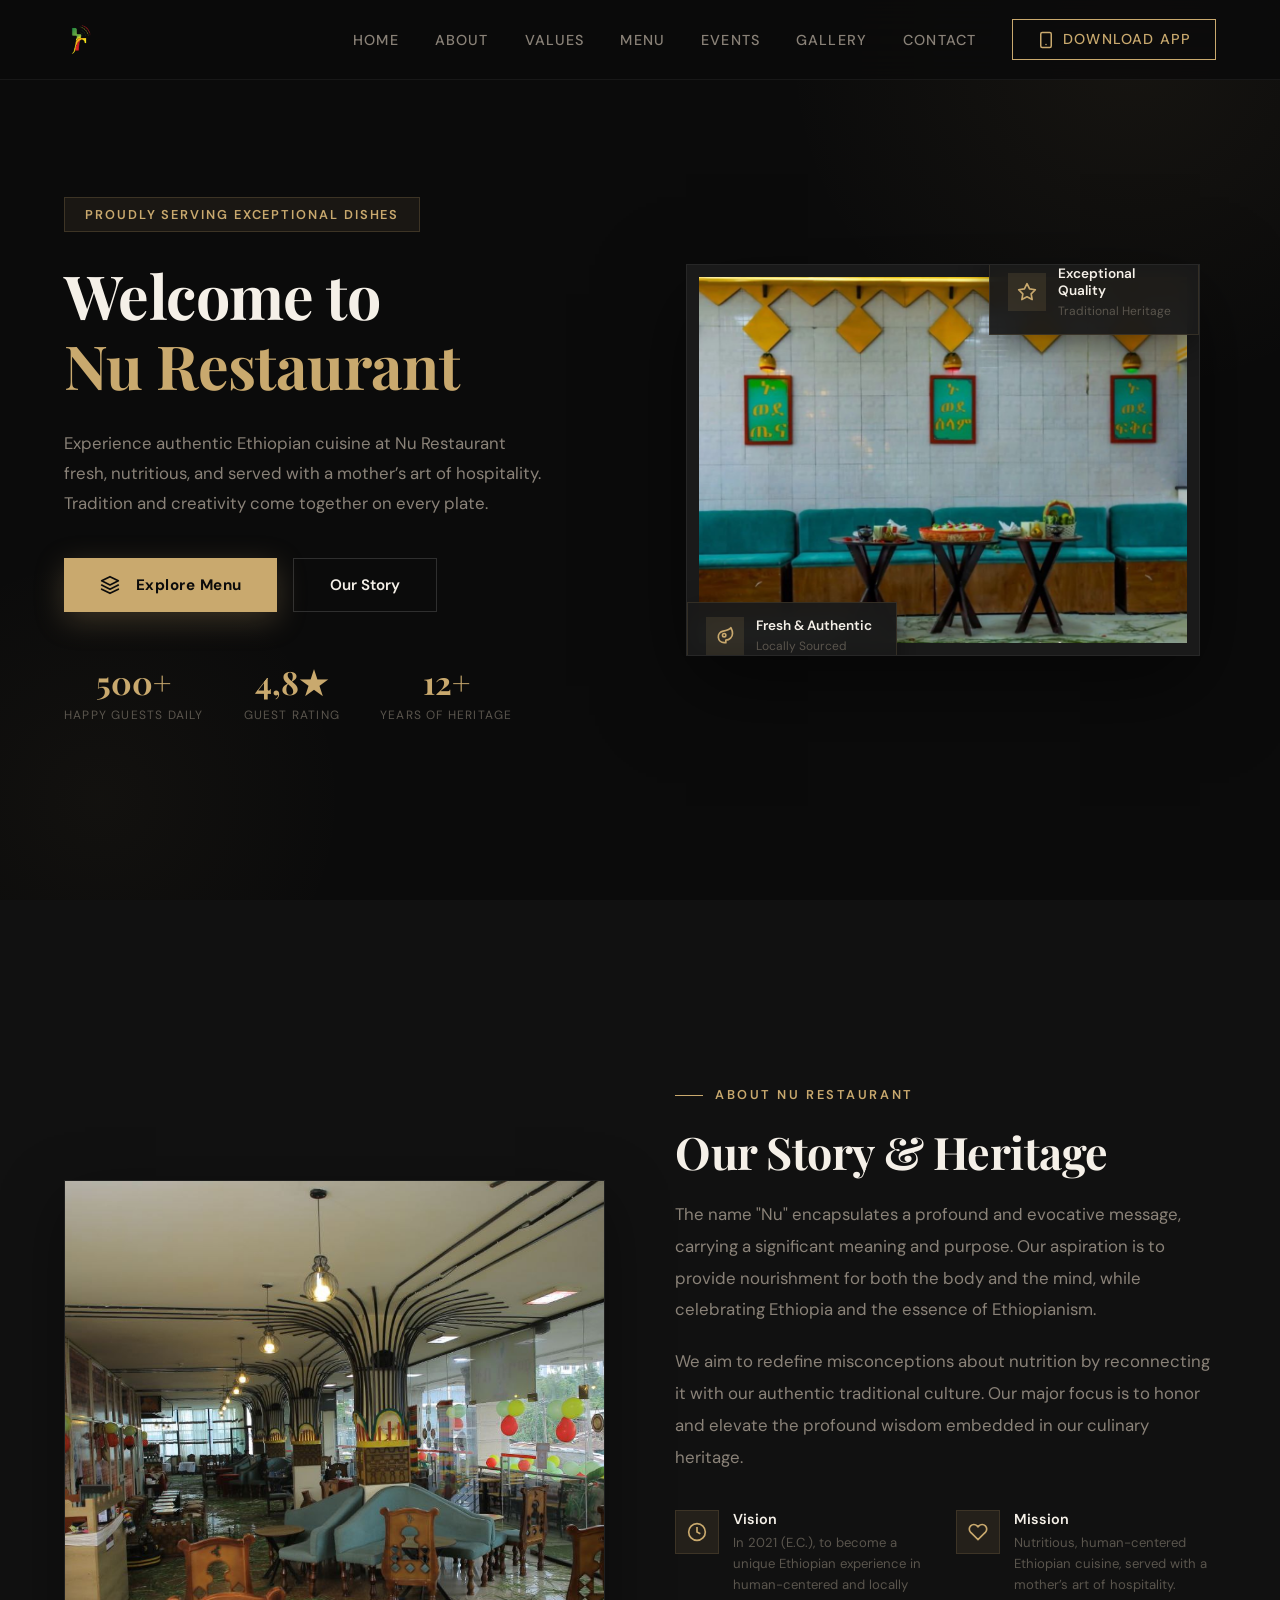
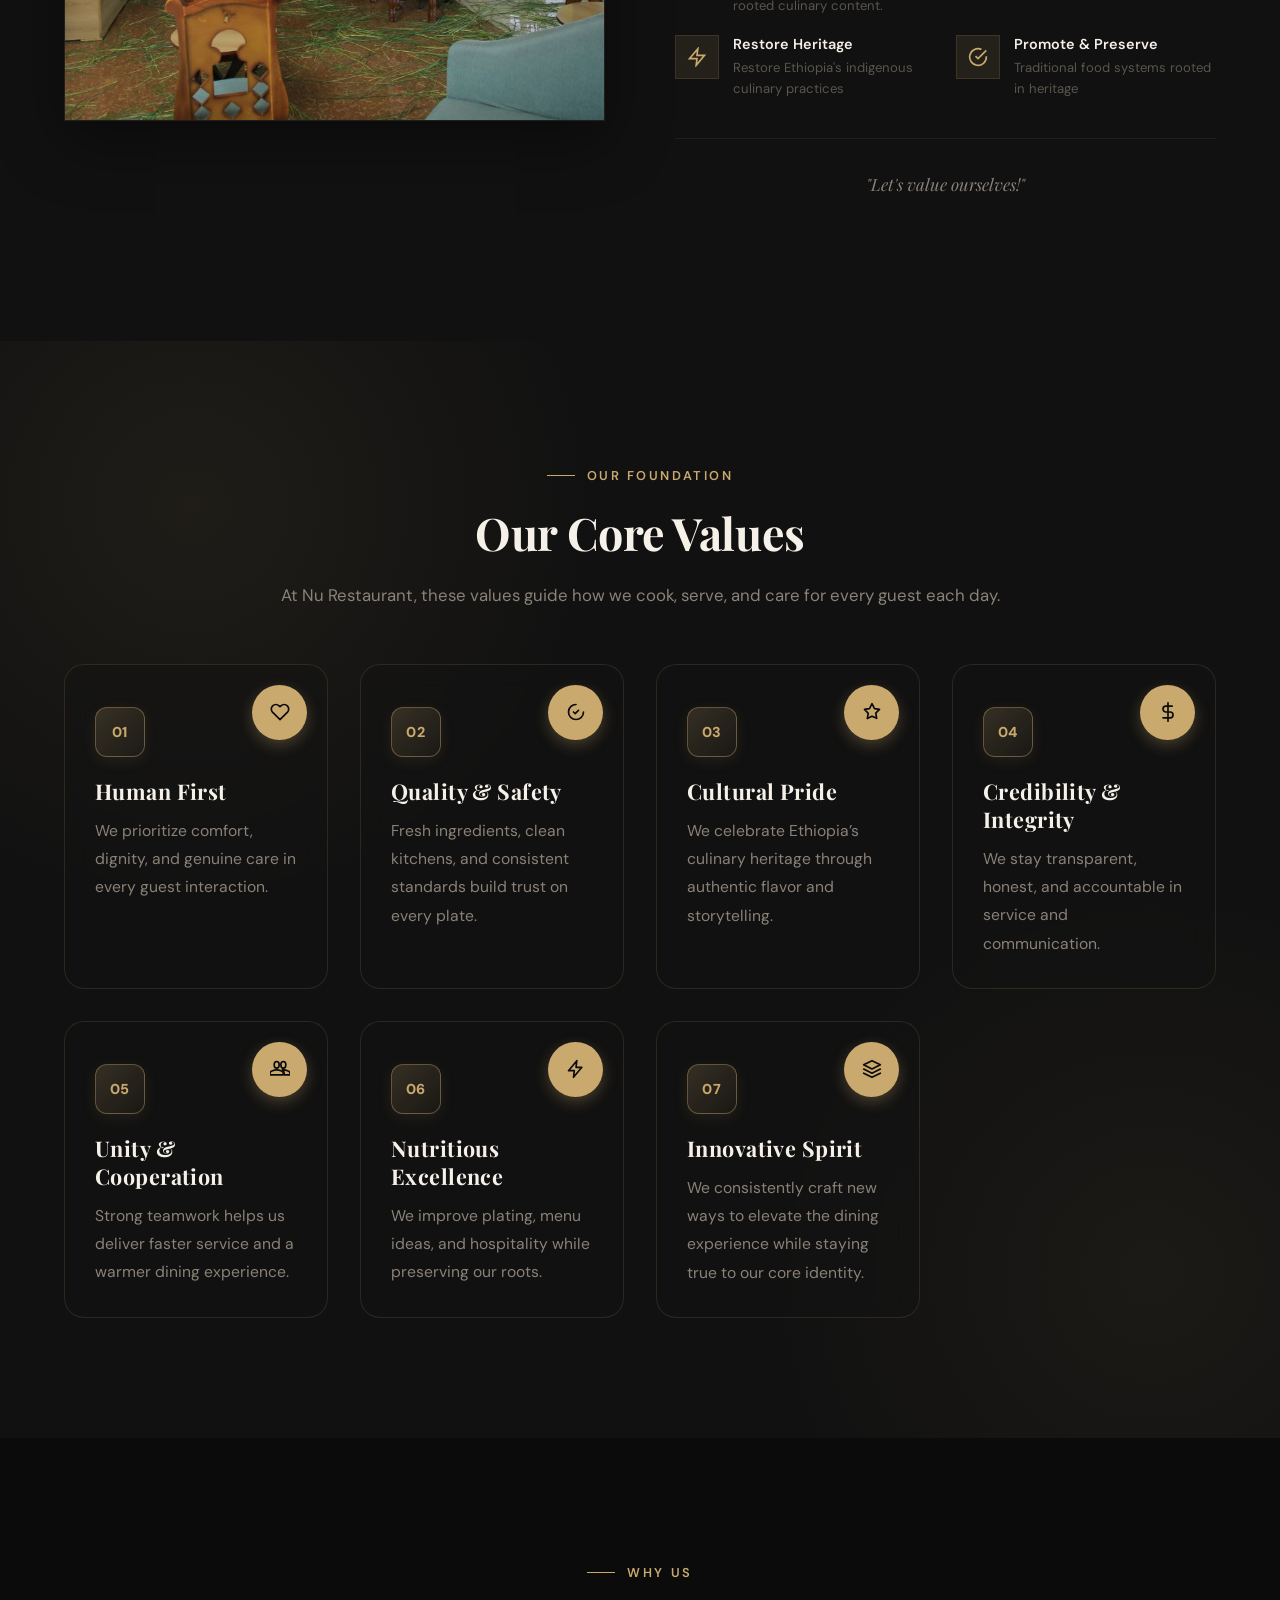
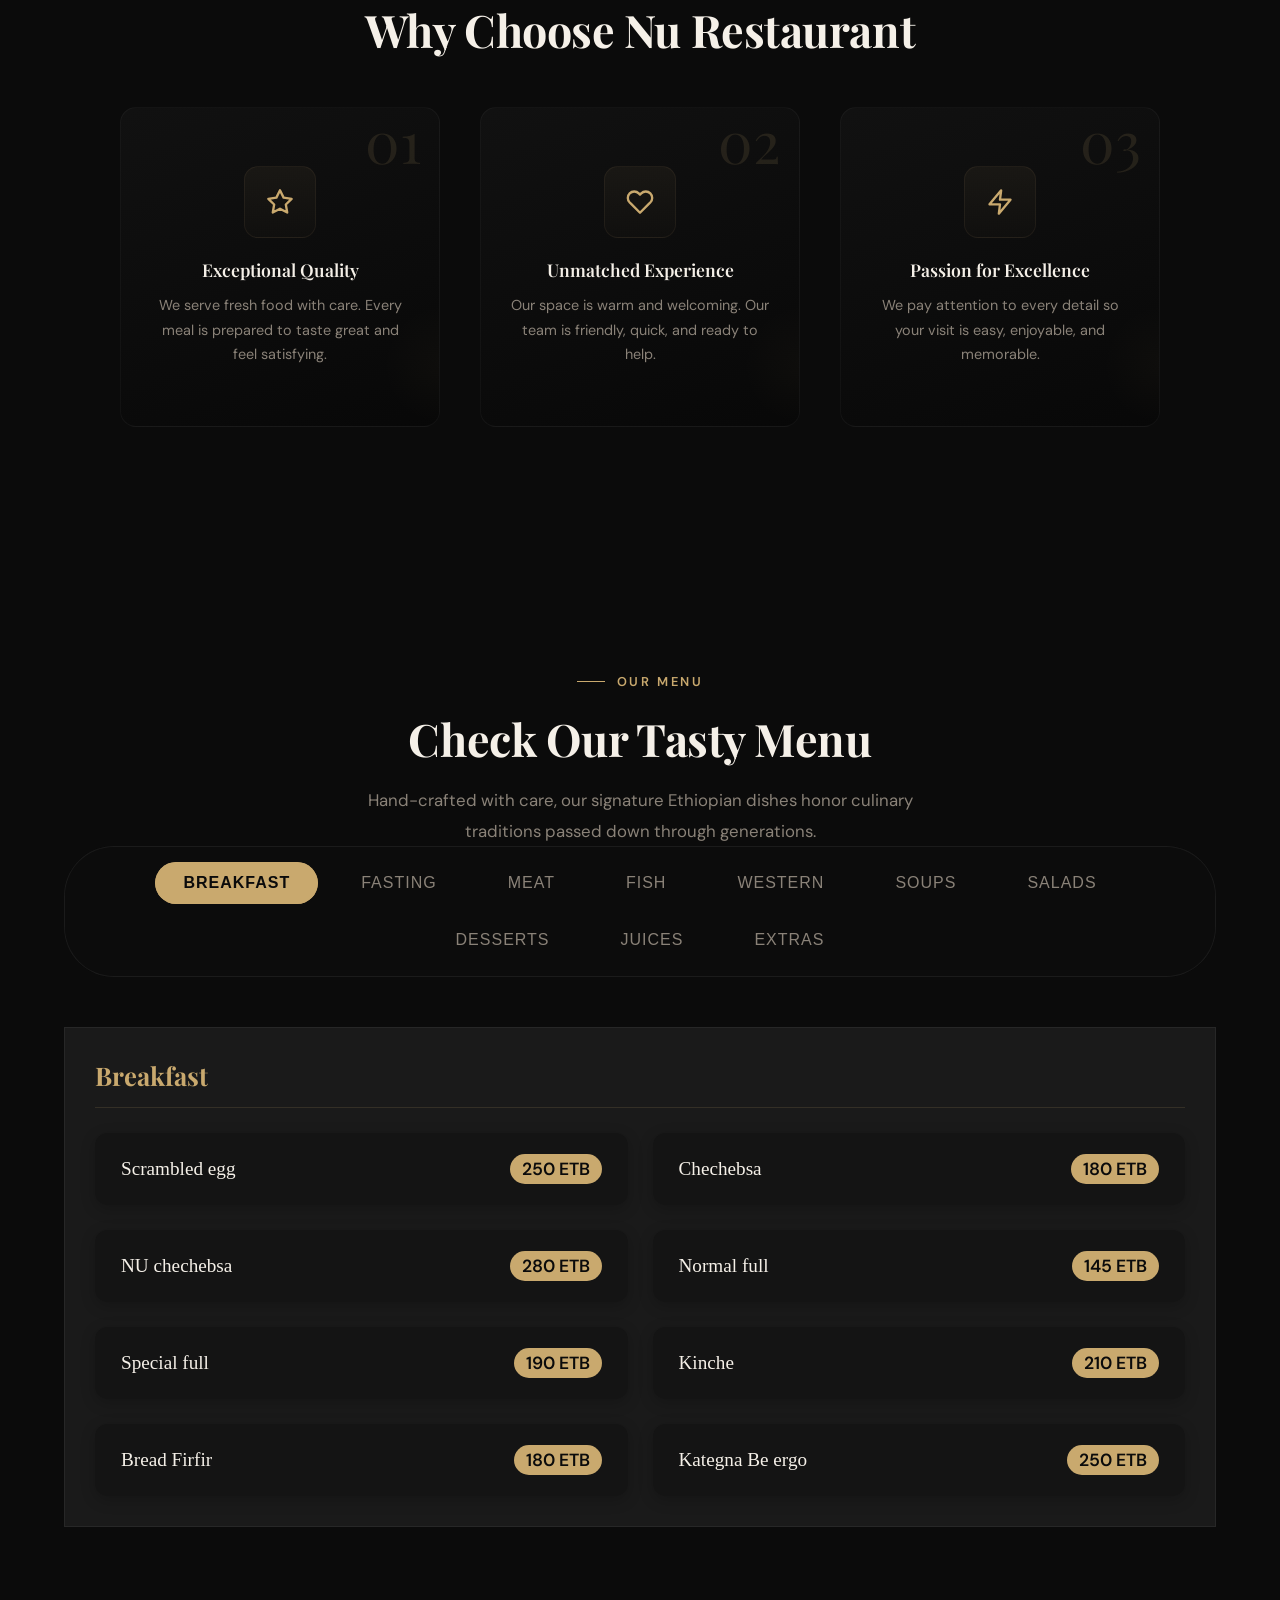
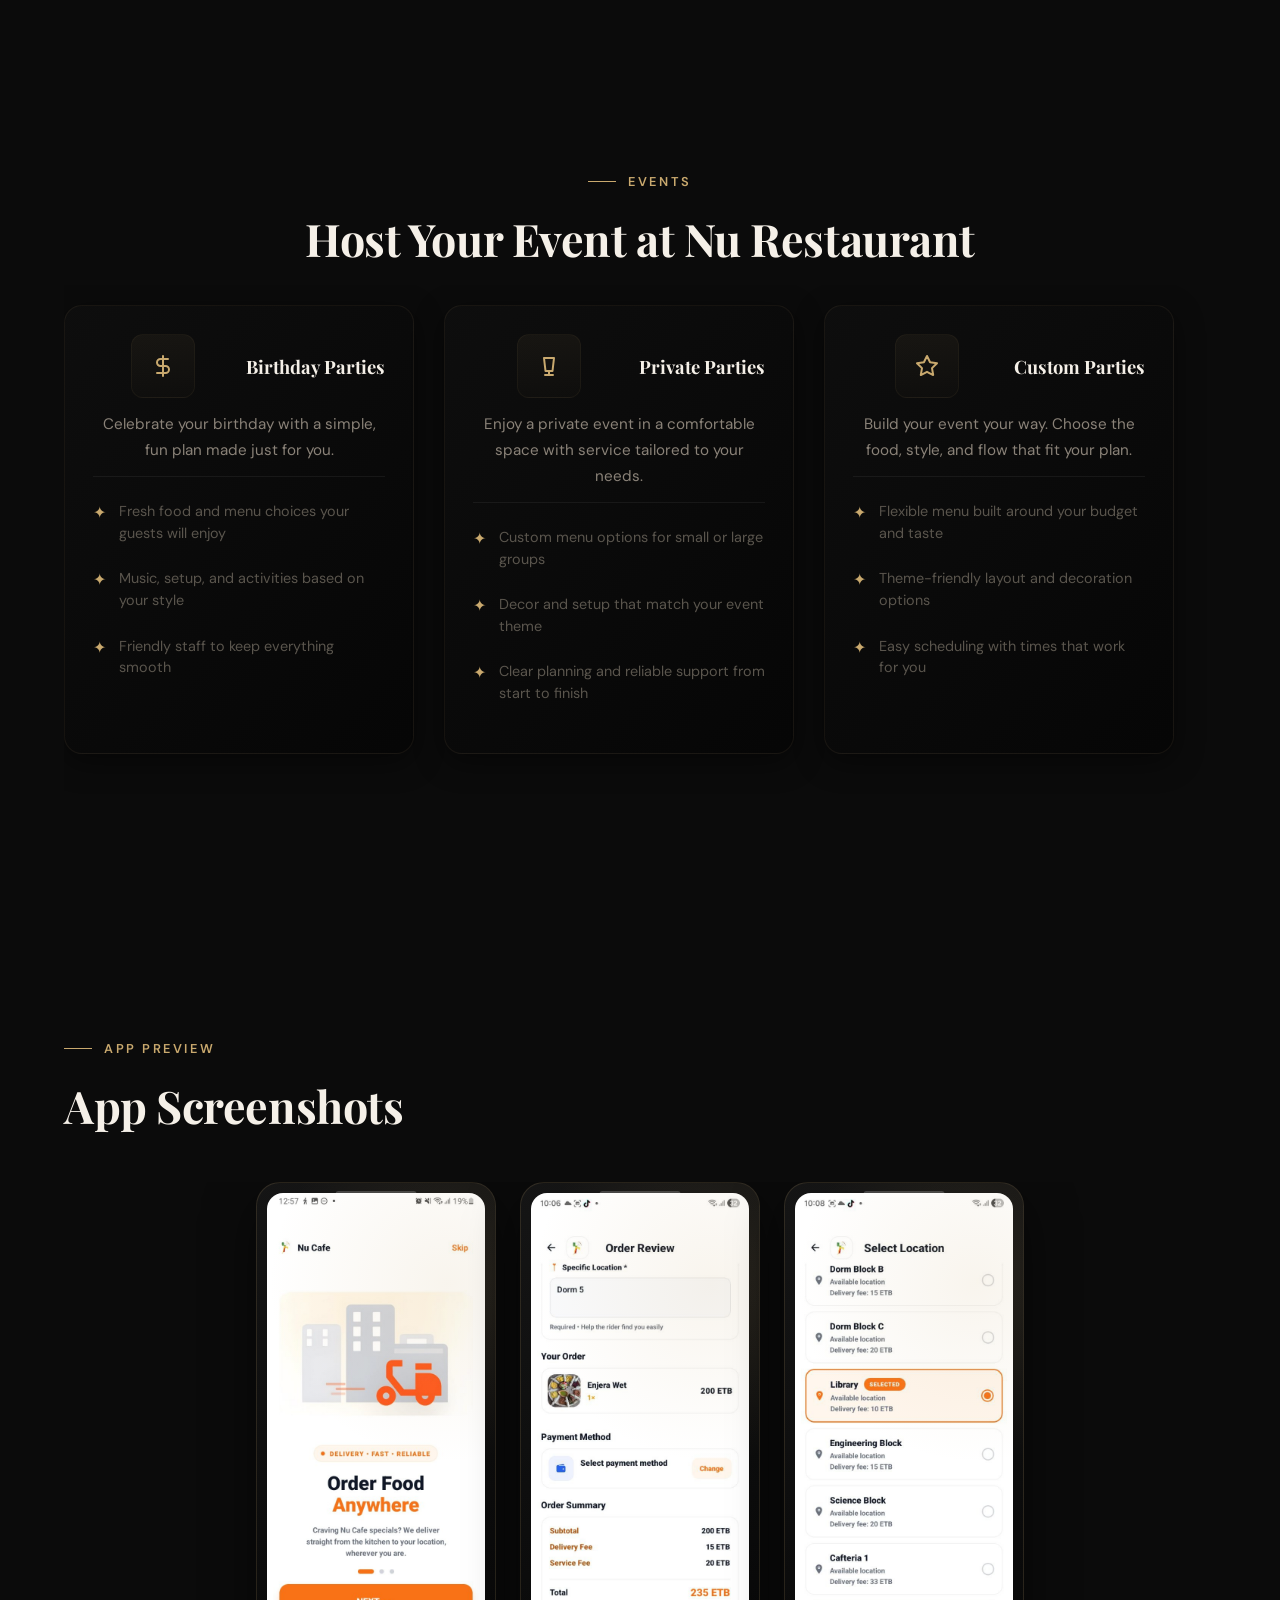
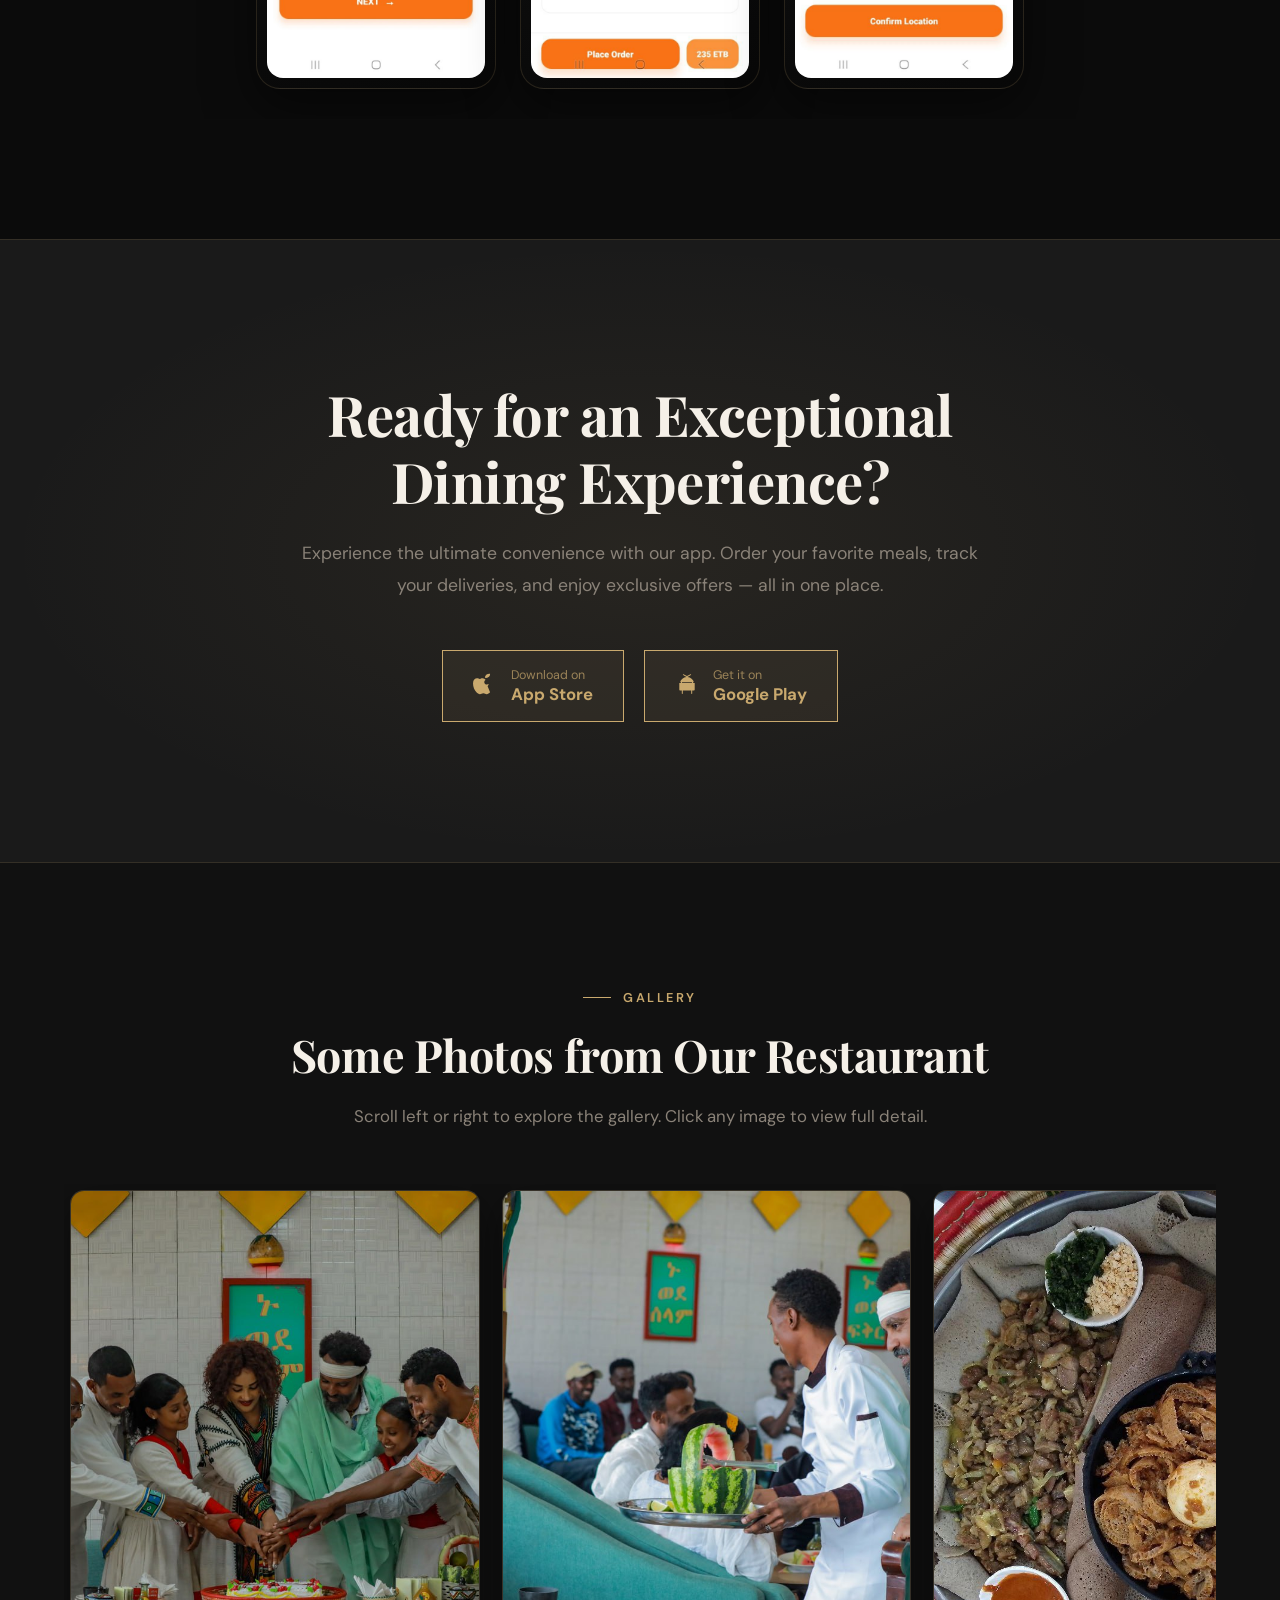
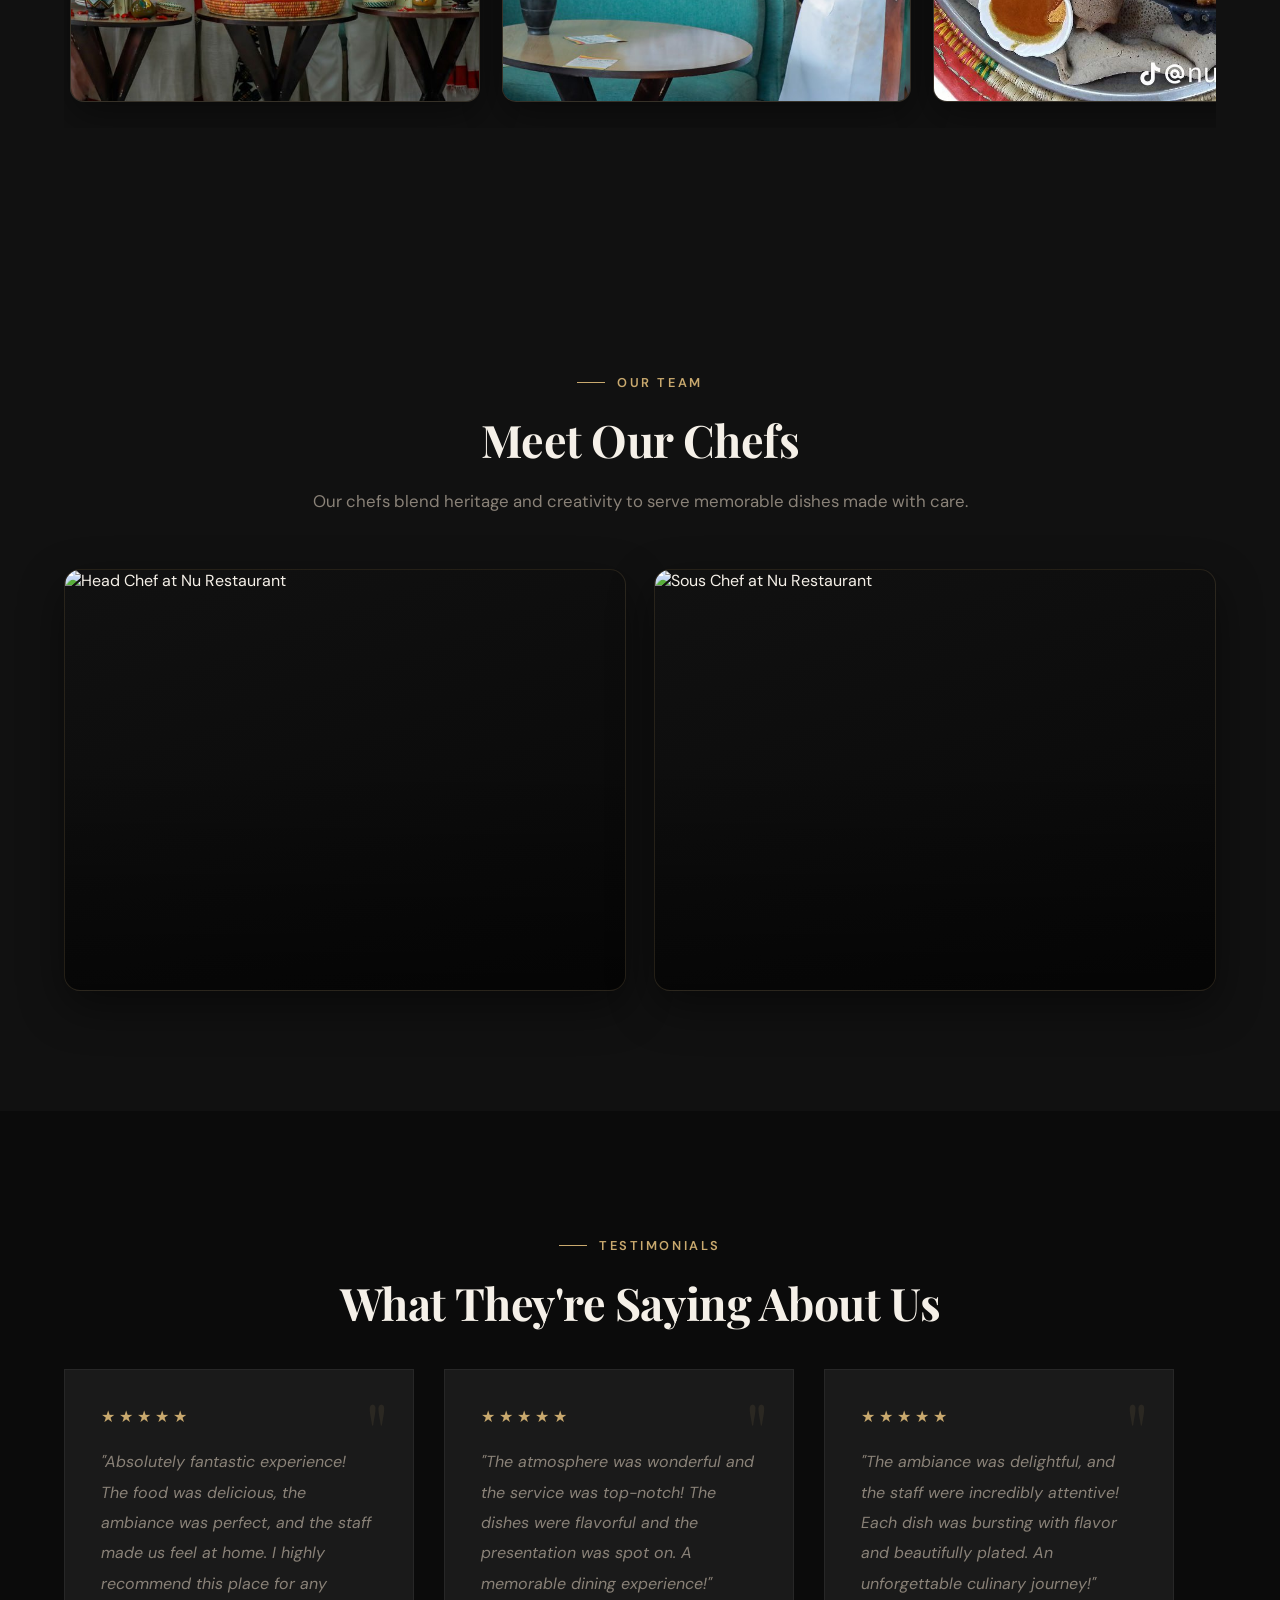
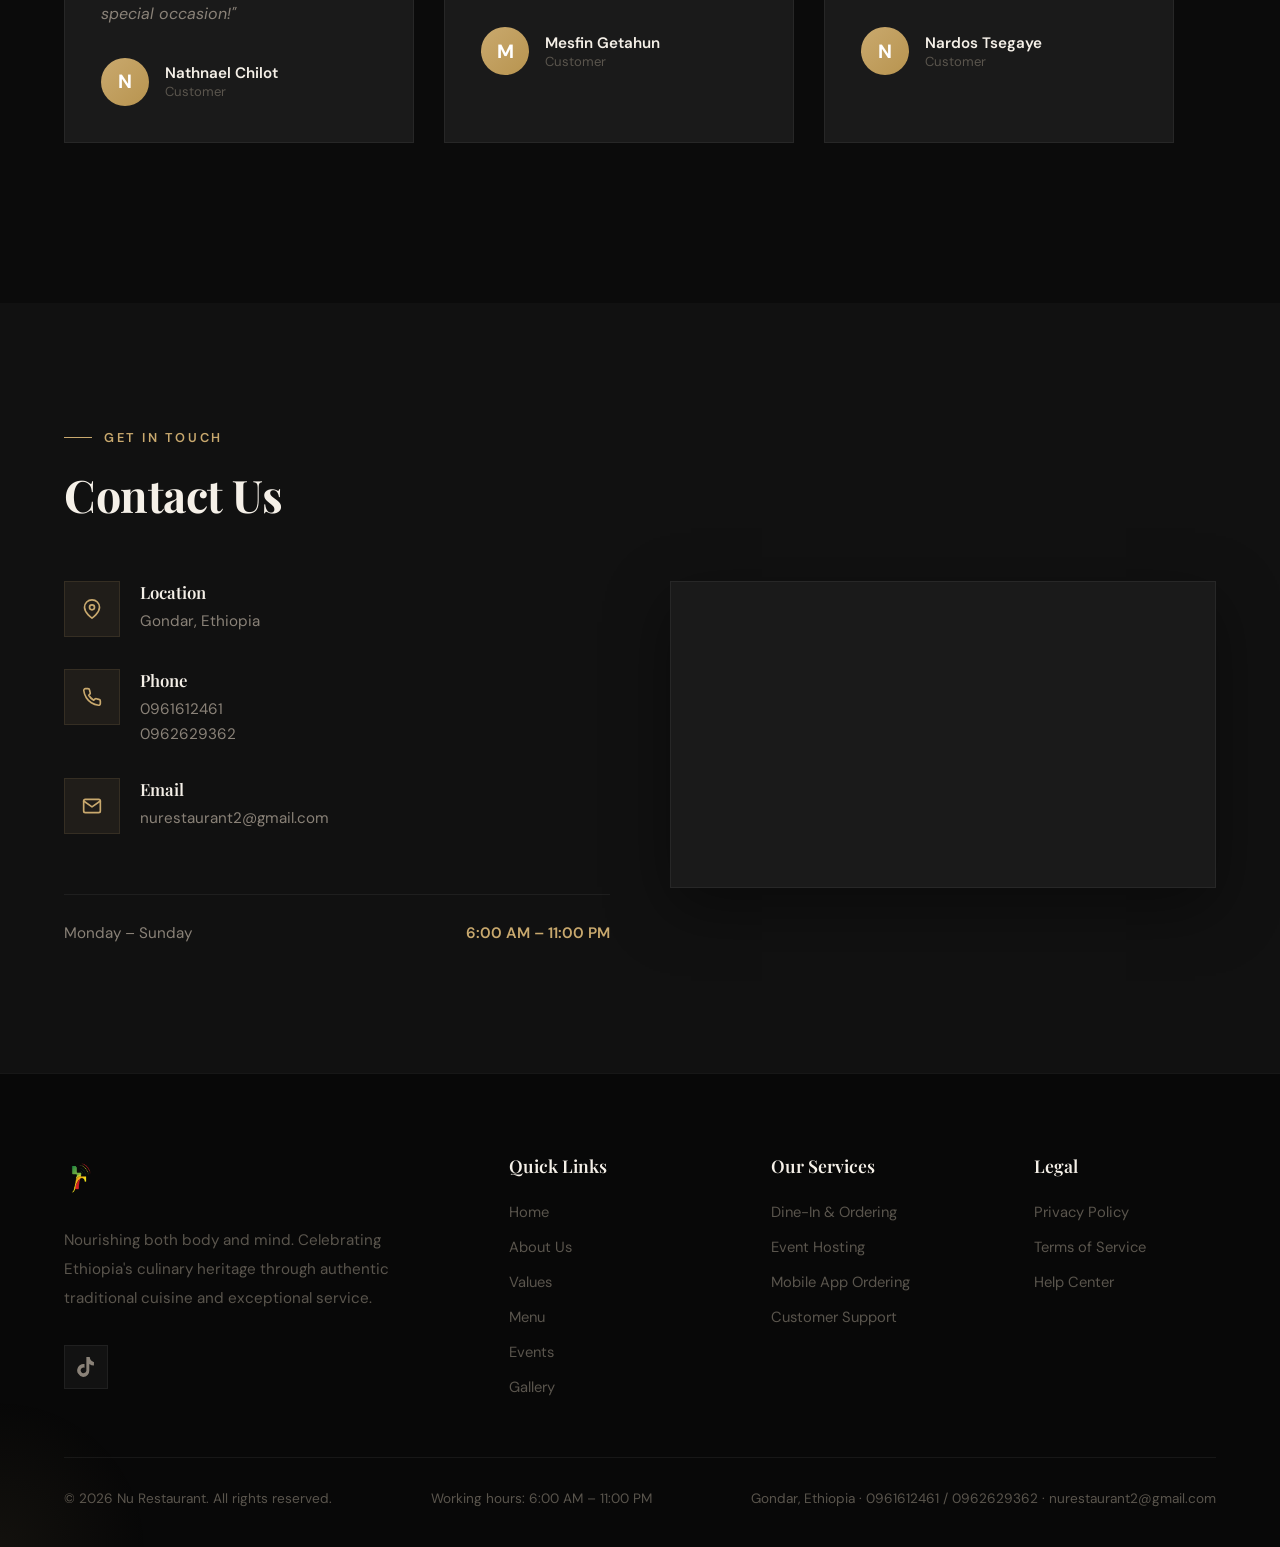
==== commit 66dc798b: "update hero section text for clarity and impact; adjust values showcase layout to display four colum" ====
--- a/index.html
+++ b/index.html
@@ -106,10 +106,9 @@
                 <div class="hero-badge" data-anim="fade-up">Proudly Serving Exceptional Dishes</div>
                 <h1 class="hero-title" data-anim="fade-up" data-delay="100">Welcome to<br><span>Nu Restaurant</span>
                 </h1>
-                <p class="hero-sub" data-anim="fade-up" data-delay="200">The name "Nu" encapsulates a profound and
-                    evocative
-                    message. Our aspiration is to provide nourishment for both the body and the mind, while celebrating
-                    Ethiopia and the essence of Ethiopianism.</p>
+                <p class="hero-sub" data-anim="fade-up" data-delay="200">Experience authentic Ethiopian cuisine at Nu
+                    Restaurant fresh, nutritious, and served with a mother’s art of hospitality. Tradition and
+                    creativity come together on every plate.</p>
                 <div class="hero-buttons" data-anim="fade-up" data-delay="300">
                     <a href="#menu" class="btn-primary">
                         <svg width="20" height="20" viewBox="0 0 24 24" fill="none" stroke="currentColor"
@@ -190,8 +189,9 @@
                                     <circle cx="12" cy="12" r="10"></circle>
                                     <path d="M12 6v6l4 2"></path>
                                 </svg></div>
-                            <div class="highlight-text"><strong>Vision</strong><span>To serve food that truly represents
-                                    us</span></div>
+                            <div class="highlight-text"><strong>Vision</strong><span>In 2021 (E.C.), to
+                                    become a unique Ethiopian experience in human-centered and locally rooted culinary
+                                    content.</span></div>
                         </div>
                         <div class="highlight-item" data-anim="fade-up" data-delay="200">
                             <div class="highlight-icon"><svg width="20" height="20" viewBox="0 0 24 24" fill="none"
@@ -200,8 +200,9 @@
                                         d="M20.84 4.61a5.5 5.5 0 0 0-7.78 0L12 5.67l-1.06-1.06a5.5 5.5 0 0 0-7.78 7.78l1.06 1.06L12 21.23l7.78-7.78 1.06-1.06a5.5 5.5 0 0 0 0-7.78z">
                                     </path>
                                 </svg></div>
-                            <div class="highlight-text"><strong>Mission</strong><span>To equally nourish both mind and
-                                    body</span></div>
+                            <div class="highlight-text"><strong>Mission</strong><span>Nutritious,
+                                    human-centered Ethiopian cuisine, served with a mother’s art of hospitality.</span>
+                            </div>
                         </div>
                         <div class="highlight-item" data-anim="fade-up" data-delay="300">
                             <div class="highlight-icon"><svg width="20" height="20" viewBox="0 0 24 24" fill="none"
@@ -293,7 +294,7 @@
                         </div>
                     </div>
                     <span class="value-chip">04</span>
-                    <h4>Integrity</h4>
+                    <h4>Credibility & Integrity</h4>
                     <p>We stay transparent, honest, and accountable in service and communication.</p>
                 </article>
                 <article class="value-unique-card" data-anim="fade-up" data-delay="220">
@@ -311,7 +312,7 @@
                         </div>
                     </div>
                     <span class="value-chip">05</span>
-                    <h4>Team Unity</h4>
+                    <h4>Unity & Cooperation</h4>
                     <p>Strong teamwork helps us deliver faster service and a warmer dining experience.</p>
                 </article>
                 <article class="value-unique-card" data-anim="fade-up" data-delay="260">
@@ -324,8 +325,22 @@
                         </div>
                     </div>
                     <span class="value-chip">06</span>
-                    <h4>Creative Excellence</h4>
+                    <h4>Nutritious Excellence</h4>
                     <p>We improve plating, menu ideas, and hospitality while preserving our roots.</p>
+                </article>
+                <article class="value-unique-card" data-anim="fade-up" data-delay="300">
+                    <div class="value-card-top">
+                        <div class="value-icon" aria-hidden="true">
+                            <svg width="20" height="20" viewBox="0 0 24 24" fill="none" stroke="currentColor"
+                                stroke-width="2" stroke-linecap="round" stroke-linejoin="round">
+                                <path d="M12 2L2 7l10 5 10-5-10-5zM2 17l10 5 10-5M2 12l10 5 10-5"></path>
+                            </svg>
+                        </div>
+                    </div>
+                    <span class="value-chip">07</span>
+                    <h4>Innovative Spirit</h4>
+                    <p>We consistently craft new ways to elevate the dining experience while staying true to our core
+                        identity.</p>
                 </article>
             </div>
         </div>
--- a/style.css
+++ b/style.css
@@ -755,7 +755,7 @@
 .values-showcase {
   margin-top: 54px;
   display: grid;
-  grid-template-columns: repeat(3, minmax(280px, 1fr));
+  grid-template-columns: repeat(4, 1fr);
   gap: 32px;
   perspective: 1000px;
 }
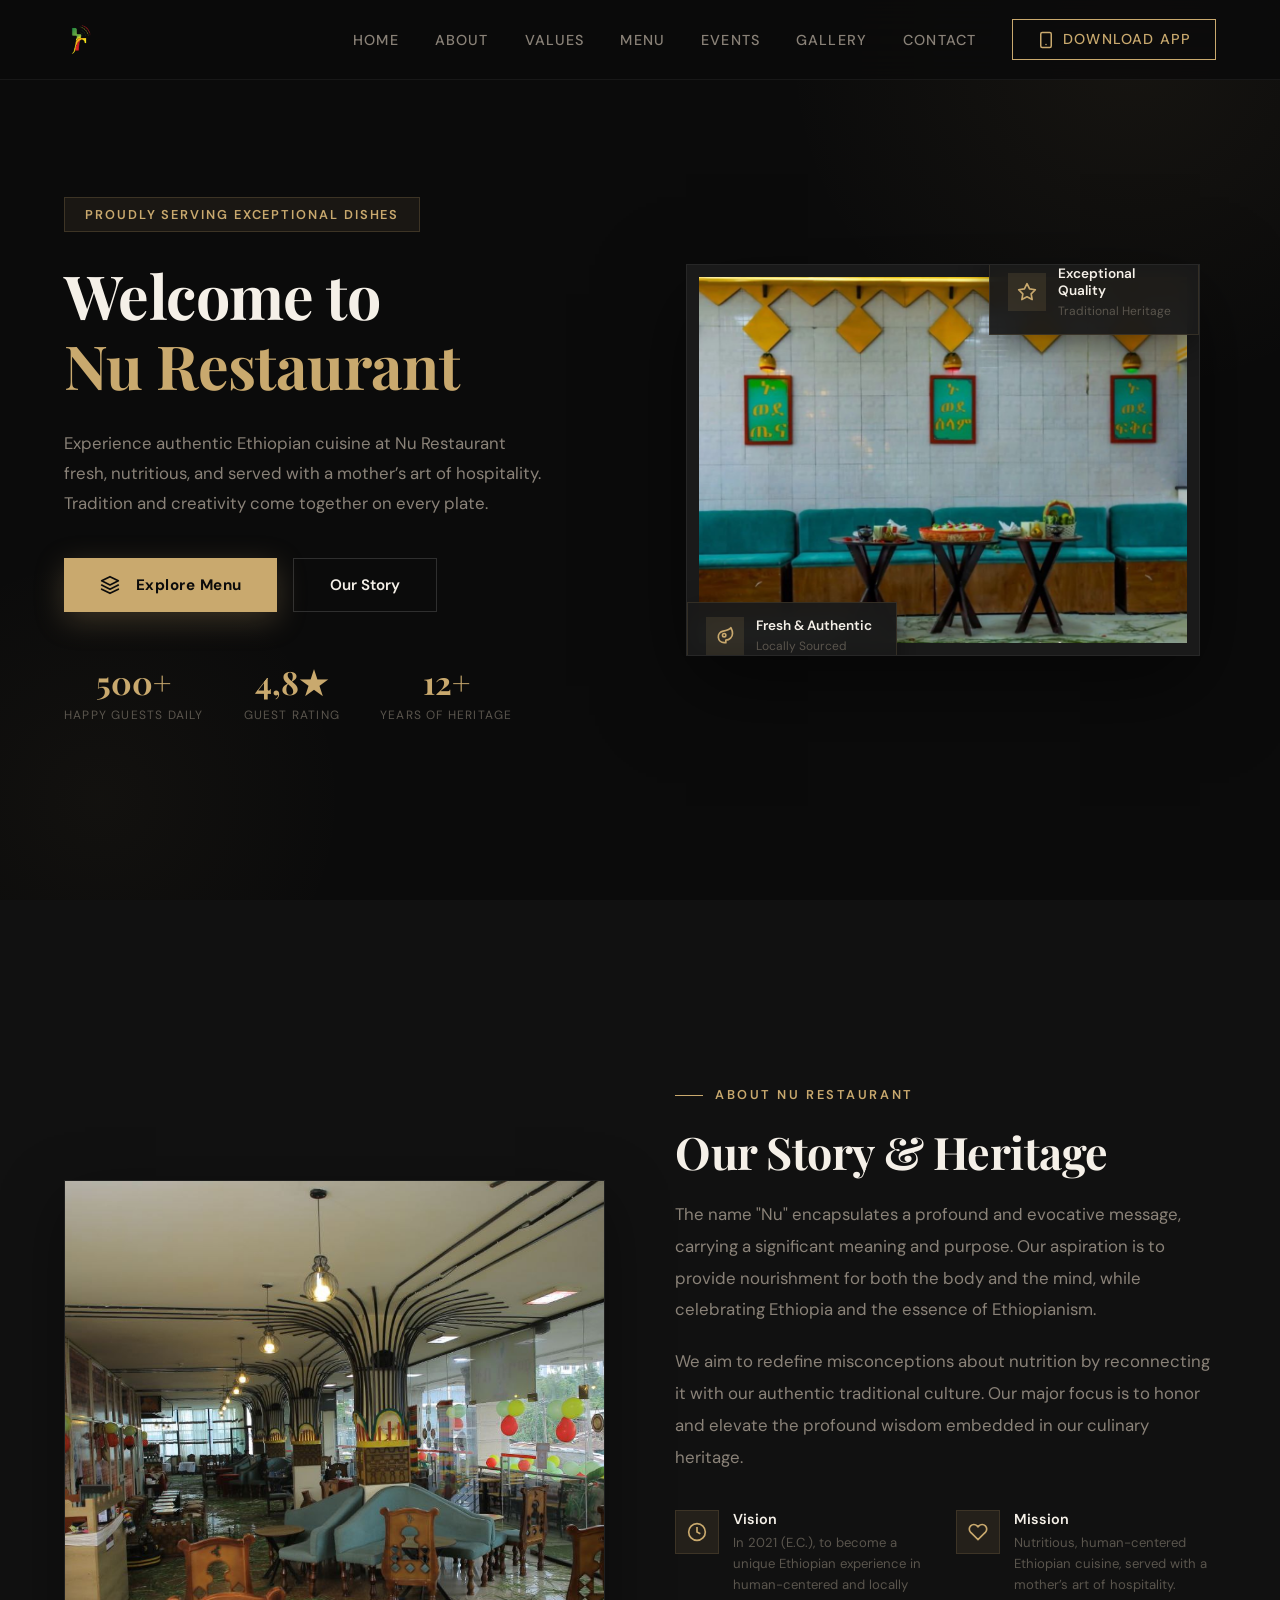
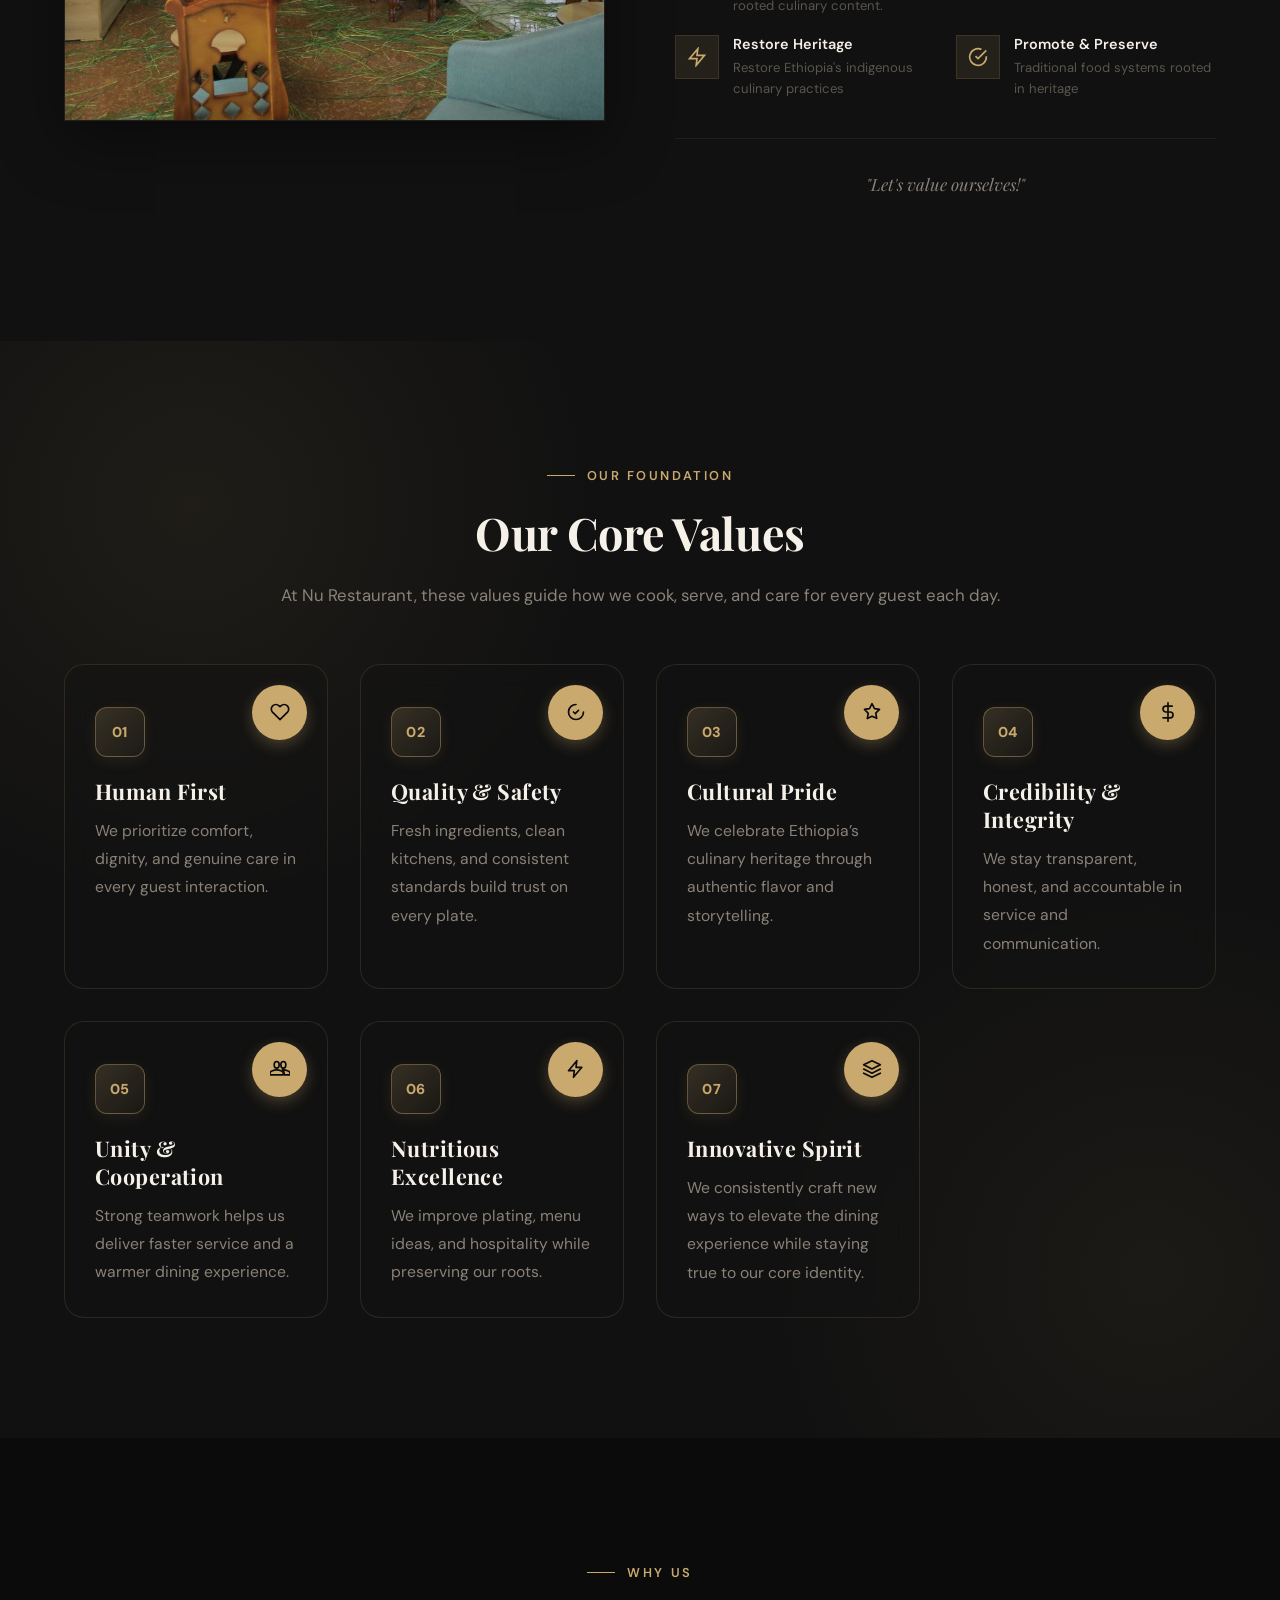
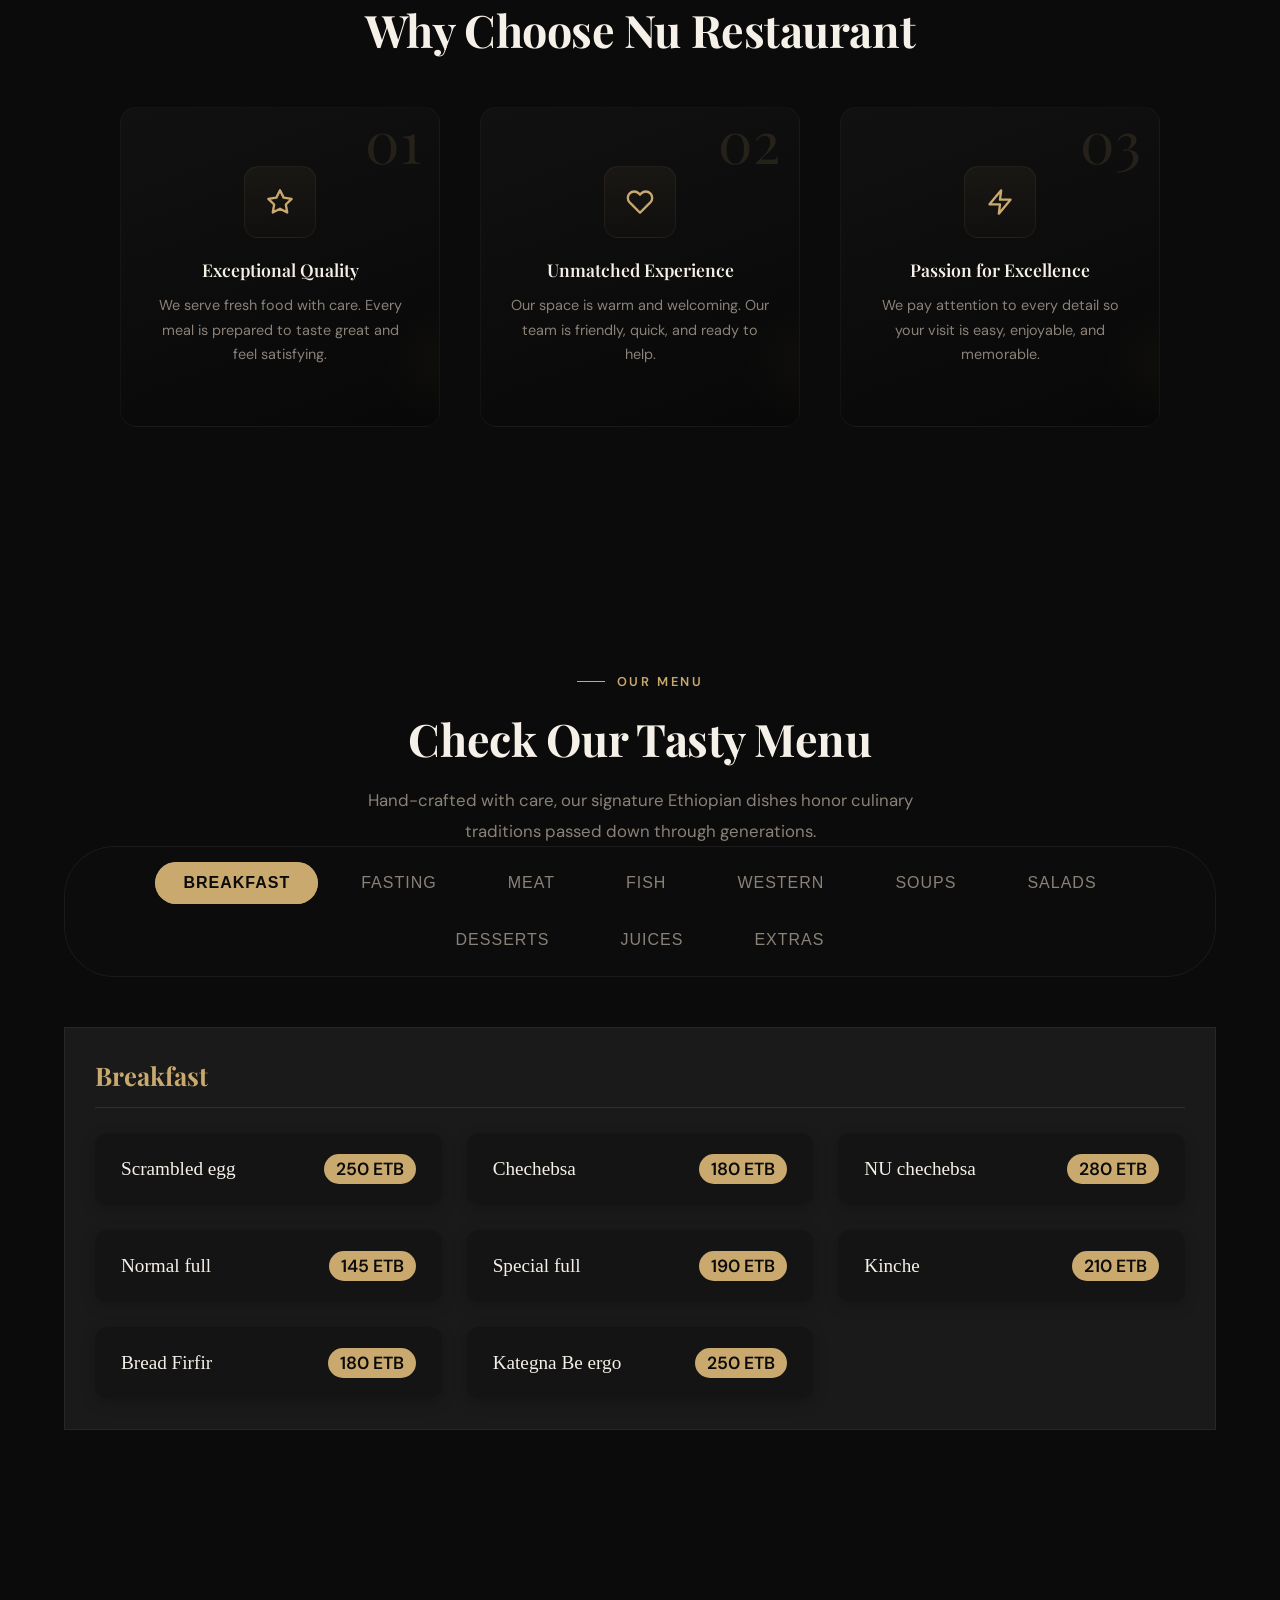
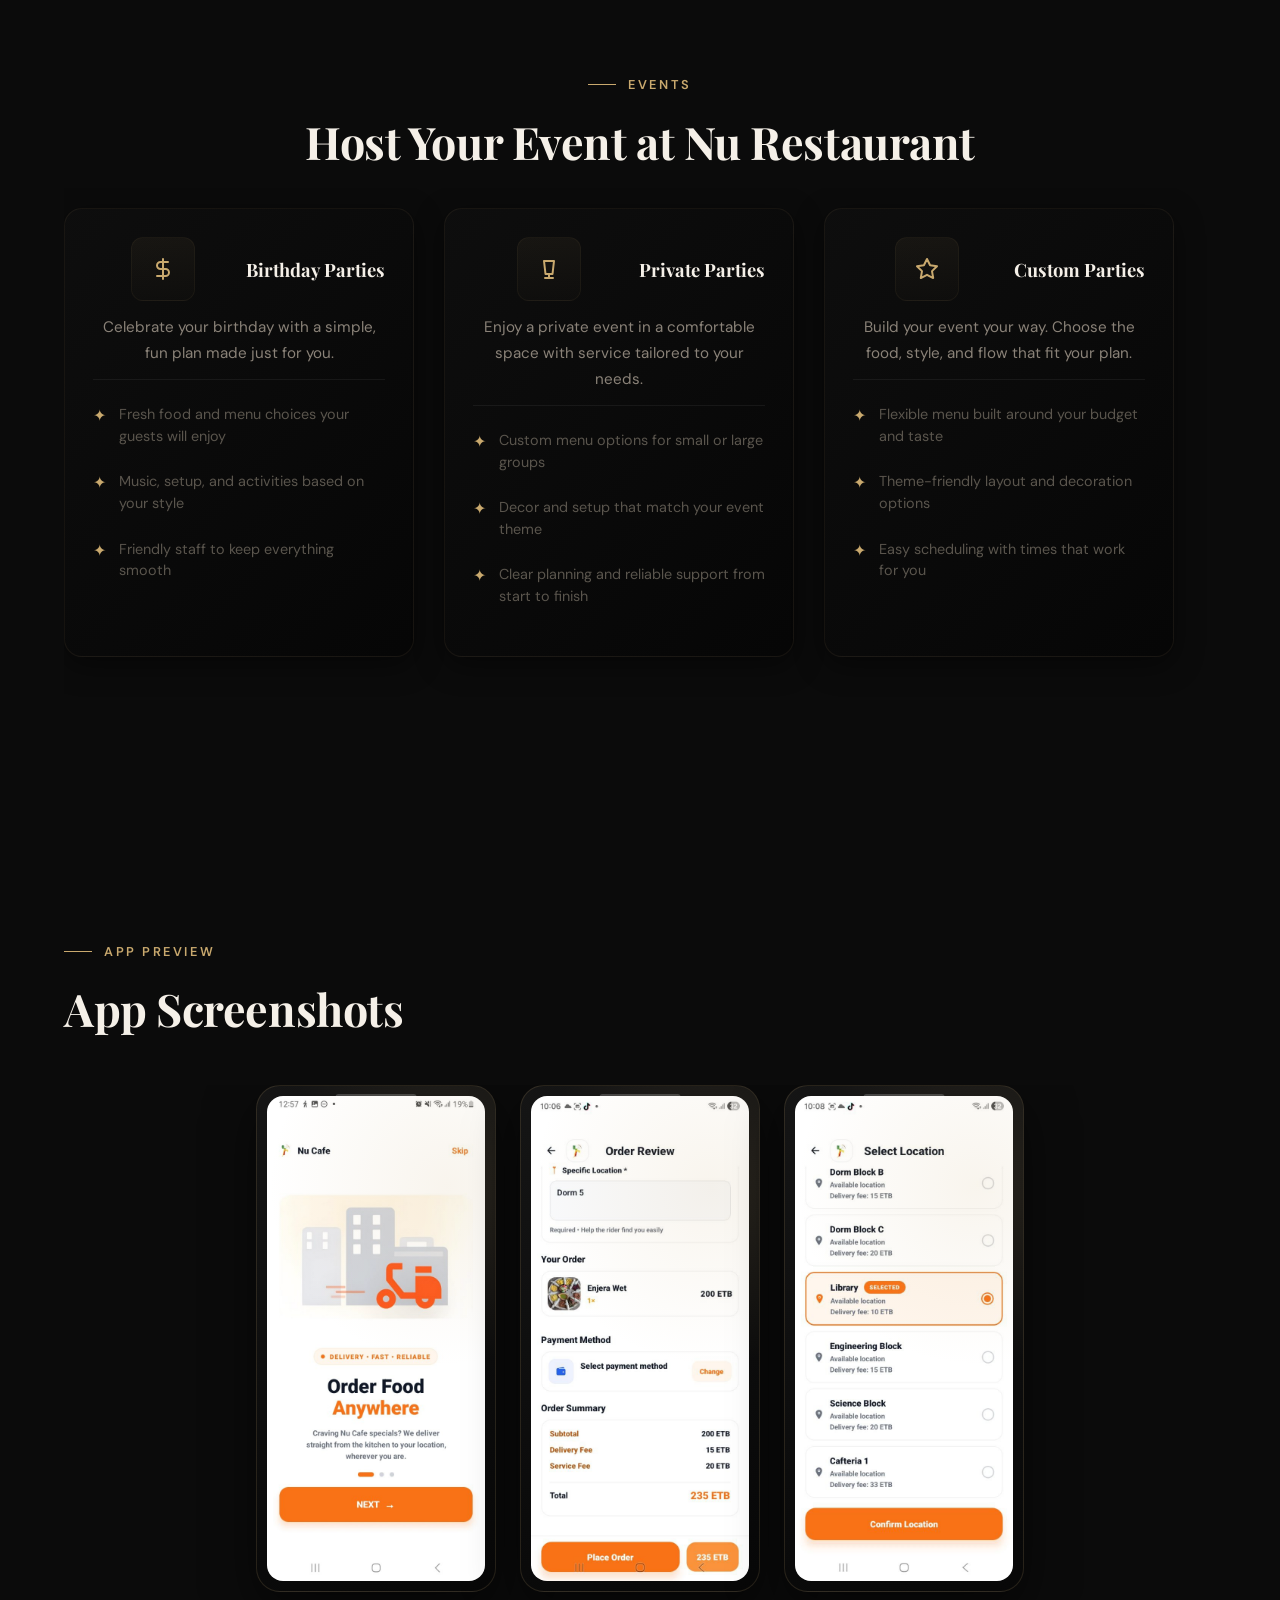
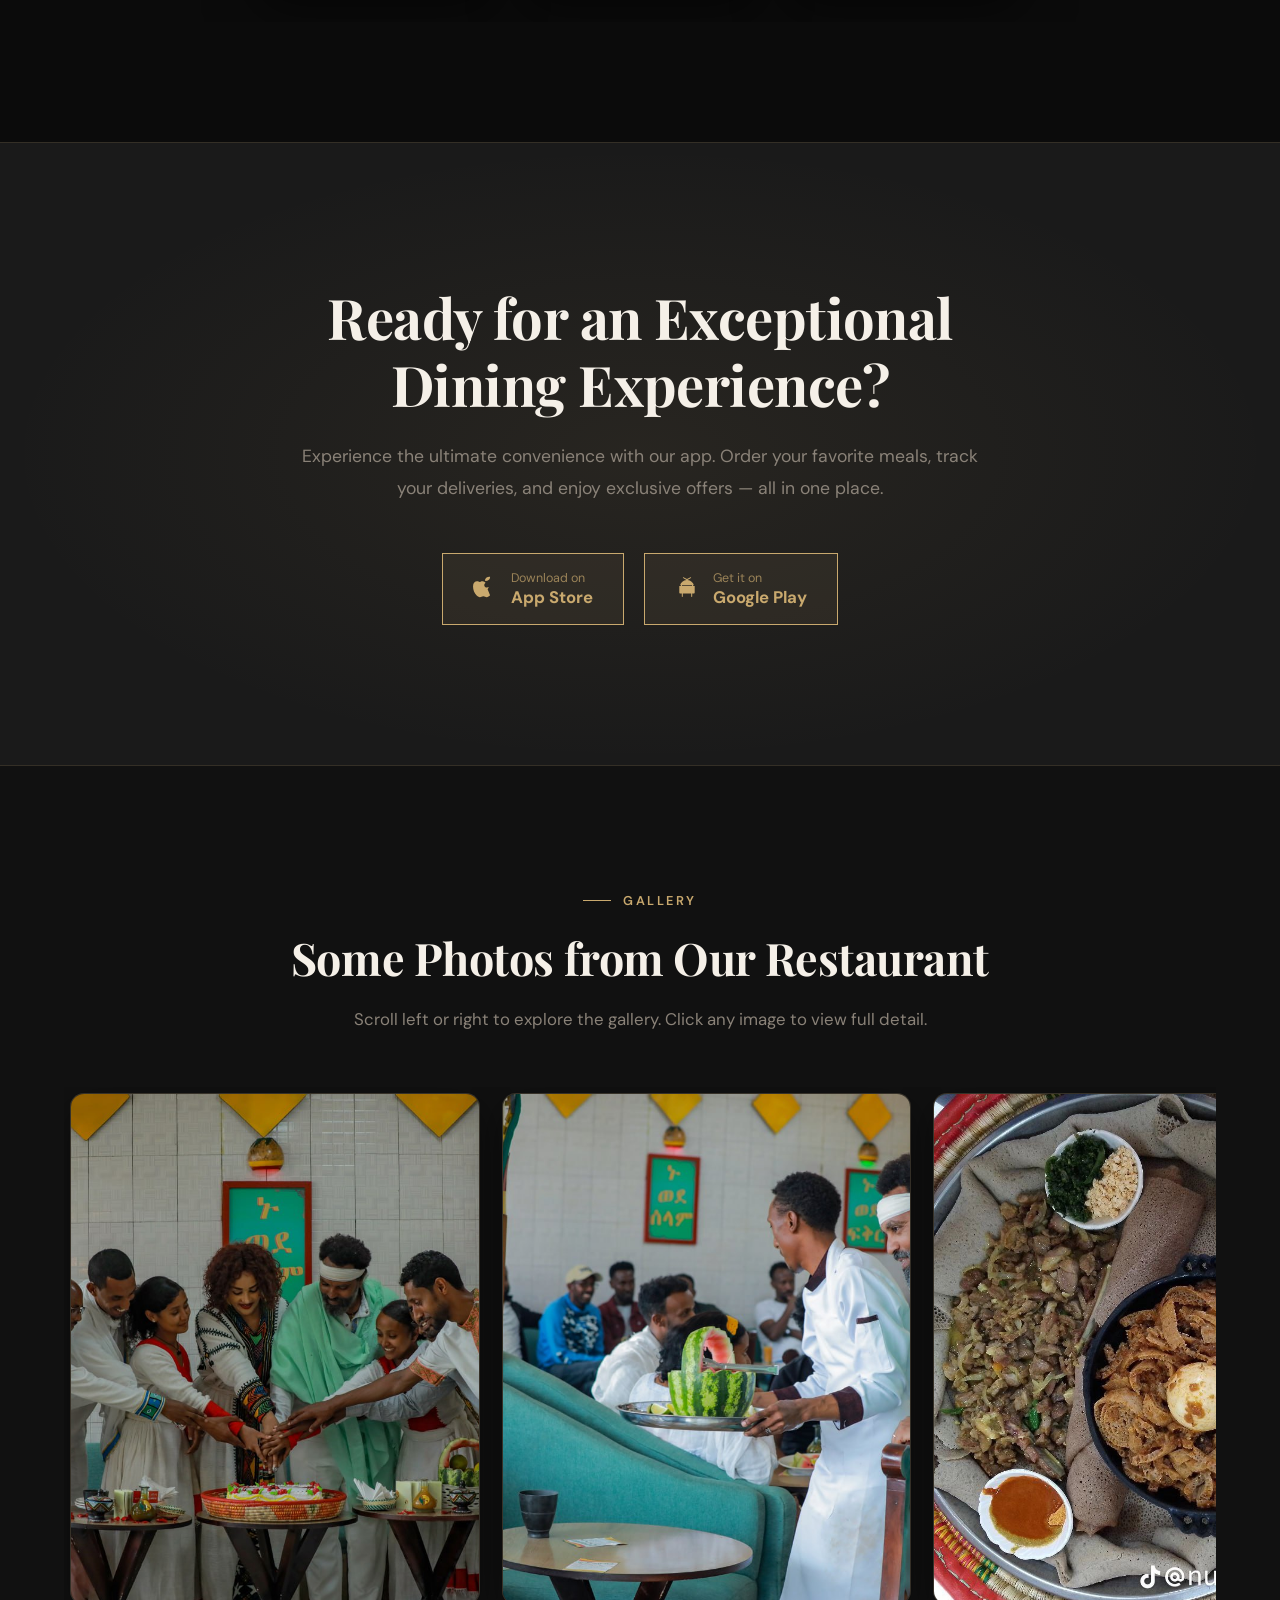
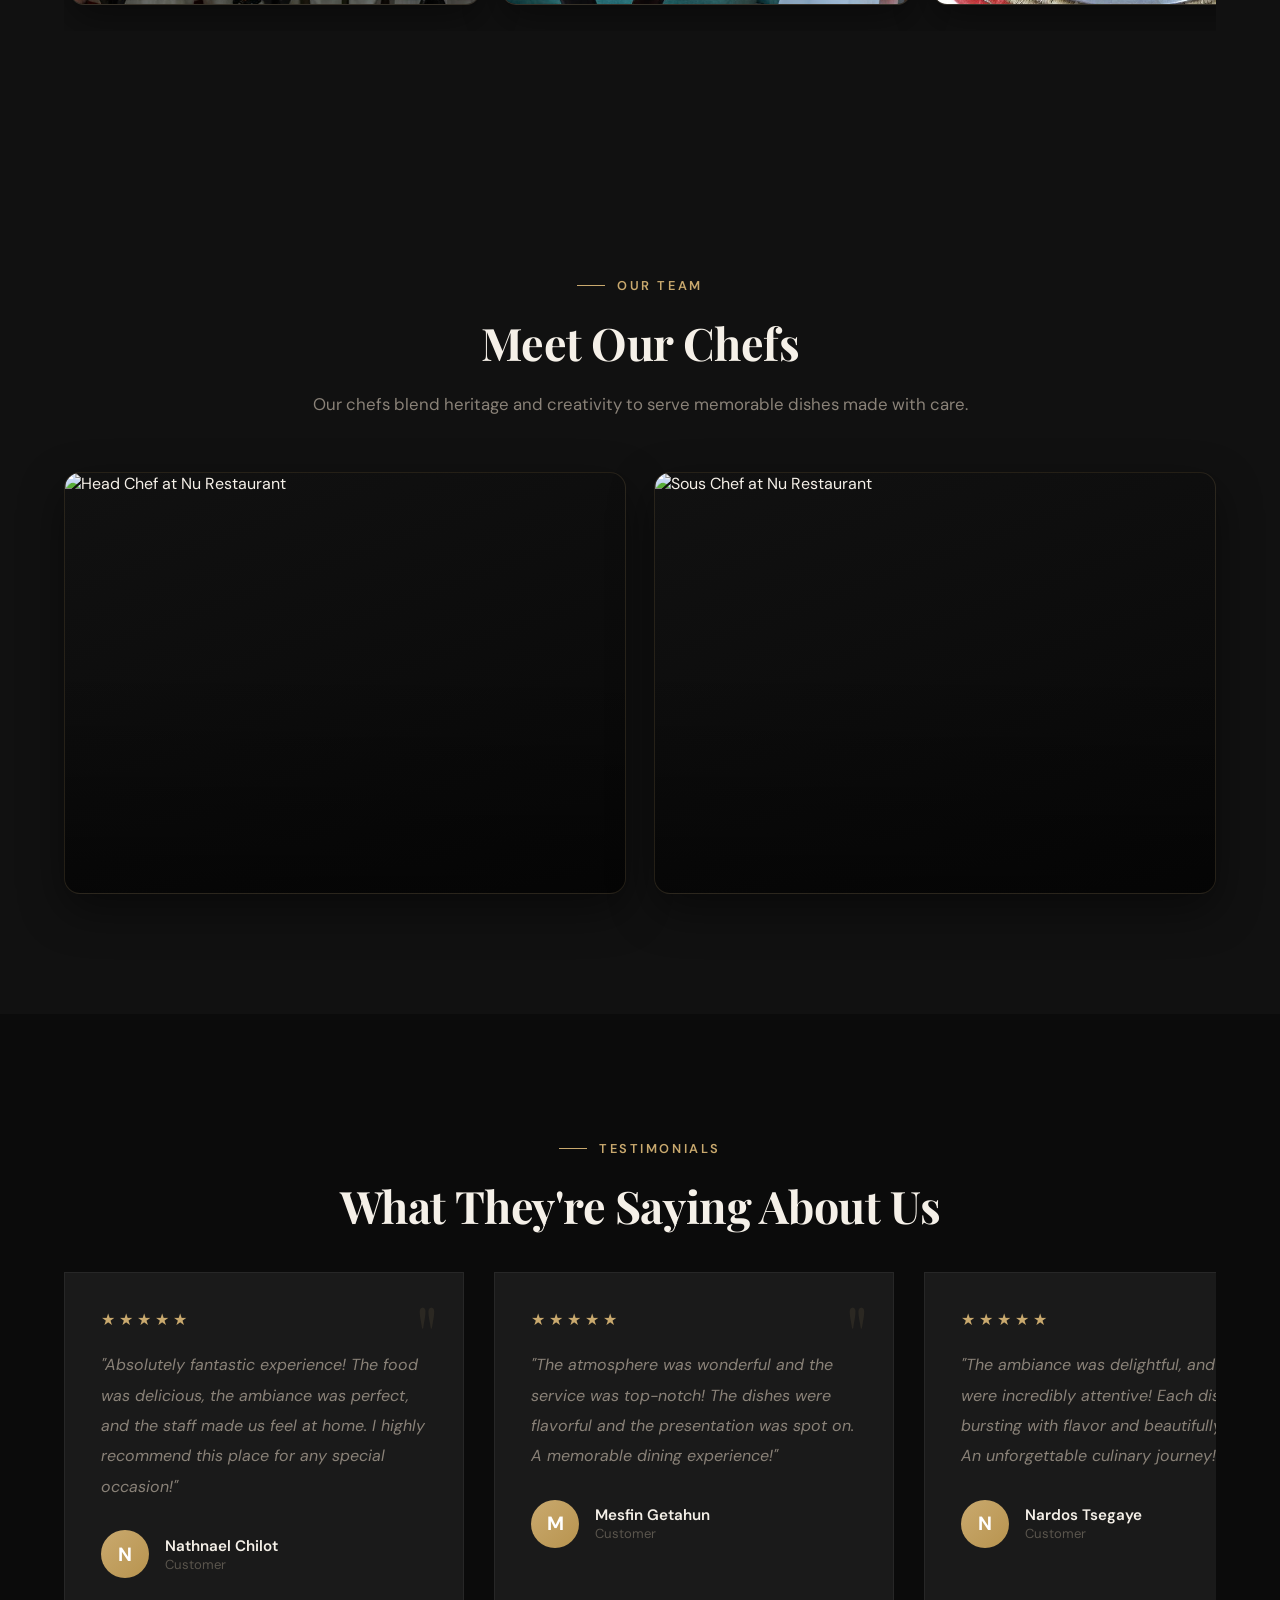
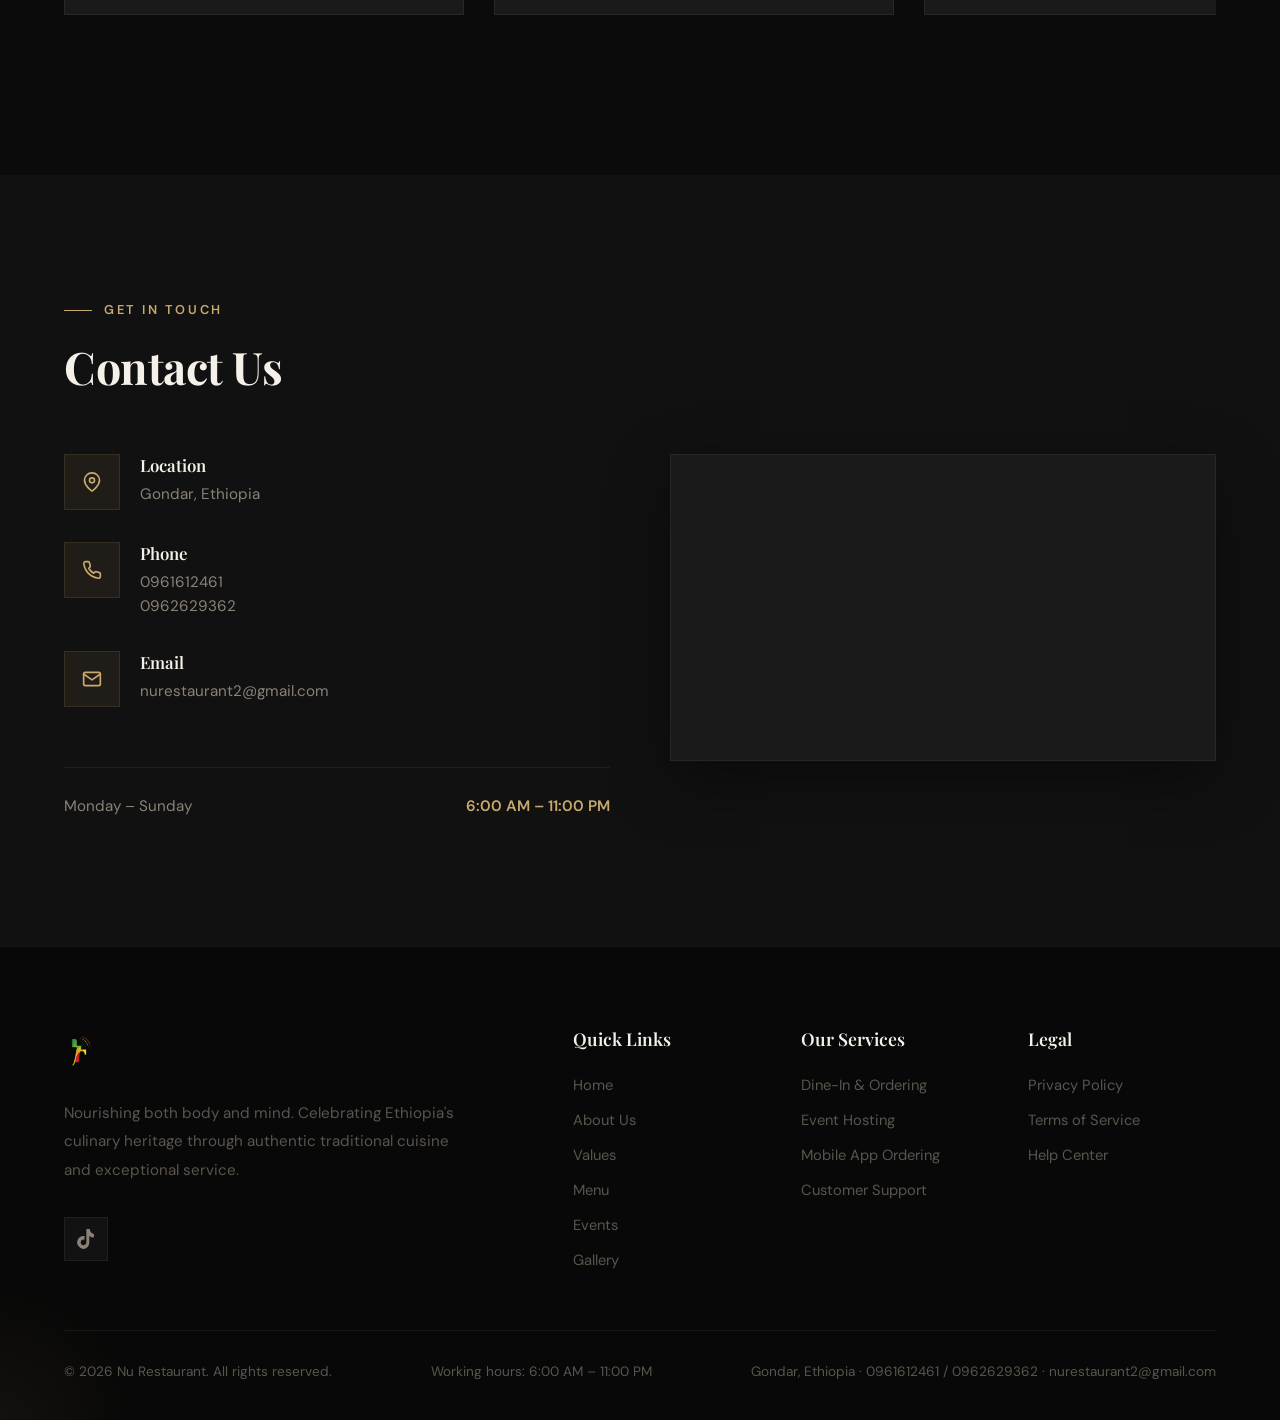
==== commit a7cb98e5: "Implement full website responsiveness and optimize mobile experience - Refactored `style.css` with f" ====
--- a/index.html
+++ b/index.html
@@ -1175,33 +1175,35 @@
                         </a>
                     </div>
                 </div>
-                <div class="footer-col">
-                    <h5>Quick Links</h5>
-                    <ul>
-                        <li><a href="#home">Home</a></li>
-                        <li><a href="#about">About Us</a></li>
-                        <li><a href="#values">Values</a></li>
-                        <li><a href="#menu">Menu</a></li>
-                        <li><a href="#events">Events</a></li>
-                        <li><a href="#gallery">Gallery</a></li>
-                    </ul>
-                </div>
-                <div class="footer-col">
-                    <h5>Our Services</h5>
-                    <ul>
-                        <li><a href="#menu">Dine-In & Ordering</a></li>
-                        <li><a href="#events">Event Hosting</a></li>
-                        <li><a href="#download">Mobile App Ordering</a></li>
-                        <li><a href="#contact">Customer Support</a></li>
-                    </ul>
-                </div>
-                <div class="footer-col">
-                    <h5>Legal</h5>
-                    <ul>
-                        <li><a href="privacy.html">Privacy Policy</a></li>
-                        <li><a href="terms.html">Terms of Service</a></li>
-                        <li><a href="help.html">Help Center</a></li>
-                    </ul>
+                <div class="footer-links-wrapper">
+                    <div class="footer-col">
+                        <h5>Quick Links</h5>
+                        <ul>
+                            <li><a href="#home">Home</a></li>
+                            <li><a href="#about">About Us</a></li>
+                            <li><a href="#values">Values</a></li>
+                            <li><a href="#menu">Menu</a></li>
+                            <li><a href="#events">Events</a></li>
+                            <li><a href="#gallery">Gallery</a></li>
+                        </ul>
+                    </div>
+                    <div class="footer-col">
+                        <h5>Our Services</h5>
+                        <ul>
+                            <li><a href="#menu">Dine-In & Ordering</a></li>
+                            <li><a href="#events">Event Hosting</a></li>
+                            <li><a href="#download">Mobile App Ordering</a></li>
+                            <li><a href="#contact">Customer Support</a></li>
+                        </ul>
+                    </div>
+                    <div class="footer-col">
+                        <h5>Legal</h5>
+                        <ul>
+                            <li><a href="privacy.html">Privacy Policy</a></li>
+                            <li><a href="terms.html">Terms of Service</a></li>
+                            <li><a href="help.html">Help Center</a></li>
+                        </ul>
+                    </div>
                 </div>
             </div>
             <div class="footer-bottom">
--- a/style.css
+++ b/style.css
@@ -1493,9 +1493,15 @@
 
 .footer-grid {
   display: grid;
-  grid-template-columns: 2fr 1fr 1fr 1fr;
+  grid-template-columns: 2fr 3fr;
   gap: 80px;
   margin-bottom: 60px;
+}
+
+.footer-links-wrapper {
+  display: grid;
+  grid-template-columns: 1fr 1fr 1fr;
+  gap: 40px;
 }
 
 .footer-logo {
@@ -1772,9 +1778,15 @@
 }
 
 @media (max-width:768px) {
+  footer {
+    padding: 40px 5% 20px;
+  }
   nav {
-    padding: 0 4%;
+    padding: 0 5%;
     height: 72px;
+    width: 100%;
+    left: 0;
+    right: 0;
   }
 
   .nav-links,
@@ -1788,6 +1800,9 @@
 
   .mobile-menu {
     top: 72px;
+    left: 0;
+    width: 100%;
+    padding: 20px 5%;
   }
 
   .hero-inner {
@@ -1838,6 +1853,13 @@
 
   .footer-grid {
     grid-template-columns: 1fr;
+    gap: 20px;
+  }
+
+  .footer-links-wrapper {
+    display: grid;
+    grid-template-columns: 1fr 1fr;
+    gap: 15px;
   }
 
   .footer-grid>div:first-child {
@@ -1973,35 +1995,18 @@
   -webkit-overflow-scrolling: touch;
   padding: 20px 0 40px;
   scrollbar-width: none;
-  /* Firefox */
 }
 
 .carousel-container::-webkit-scrollbar {
   display: none;
-  /* Chrome/Safari */
+}
+
+.testimonials-carousel,
+.events-carousel {
+  display: block !important;
 }
 
 .carousel-track {
-  display: flex;
-  gap: 30px;
-  width: max-content;
-}
-
-.events-track .event-card {
-  width: 350px;
-  scroll-snap-align: start;
-  flex-shrink: 0;
-}
-
-.testimonials-track .testimonial-card {
-  width: 400px;
-  scroll-snap-align: start;
-  flex-shrink: 0;
-}
-
-/* ═══════ CAROUSEL FORCED OVERRIDES ═══════ */
-.events-carousel .carousel-track,
-.testimonials-carousel .carousel-track {
   display: flex !important;
   flex-direction: row !important;
   flex-wrap: nowrap !important;
@@ -2009,17 +2014,16 @@
   width: max-content !important;
 }
 
-.events-carousel .event-card,
-.testimonials-carousel .testimonial-card {
+.events-carousel .event-card {
   width: 350px !important;
   flex-shrink: 0 !important;
   scroll-snap-align: start !important;
 }
 
-/* Also ensure the container has no grid layout applied that breaks it */
-.testimonials-carousel,
-.events-carousel {
-  display: block !important;
+.testimonials-carousel .testimonial-card {
+  width: 400px !important;
+  flex-shrink: 0 !important;
+  scroll-snap-align: start !important;
 }
 
 /* ═══════ MENU TABS ═══════ */
@@ -2163,7 +2167,7 @@
 
 .menu-items-list {
   display: grid;
-  grid-template-columns: repeat(auto-fill, minmax(400px, 1fr));
+  grid-template-columns: repeat(auto-fill, minmax(min(100%, 300px), 1fr));
   gap: 25px;
 }
 
@@ -2431,6 +2435,12 @@
 @media (max-width: 992px) {
   .features-grid {
     grid-template-columns: repeat(2, minmax(240px, 320px));
+  }
+
+  .events-carousel .event-card,
+  .testimonials-carousel .testimonial-card {
+    width: 85vw !important;
+    max-width: 400px !important;
   }
 }
 
